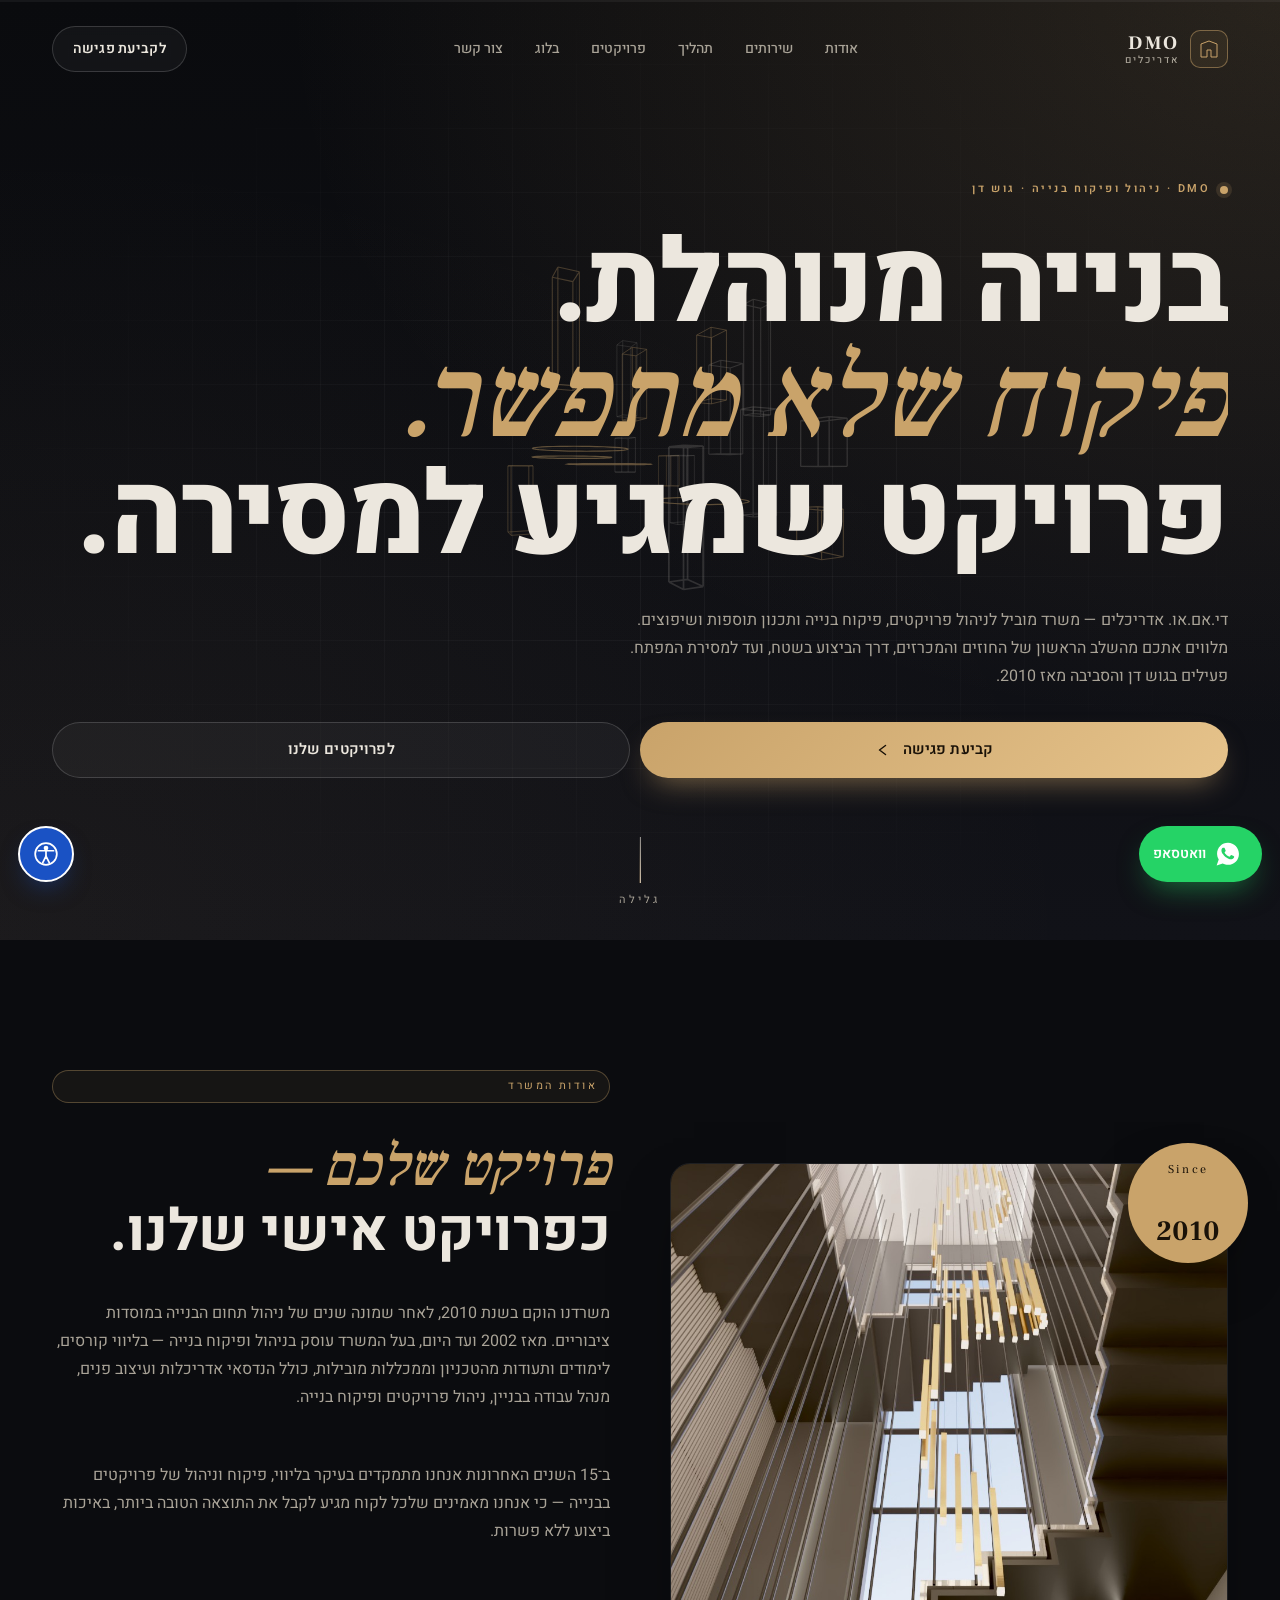
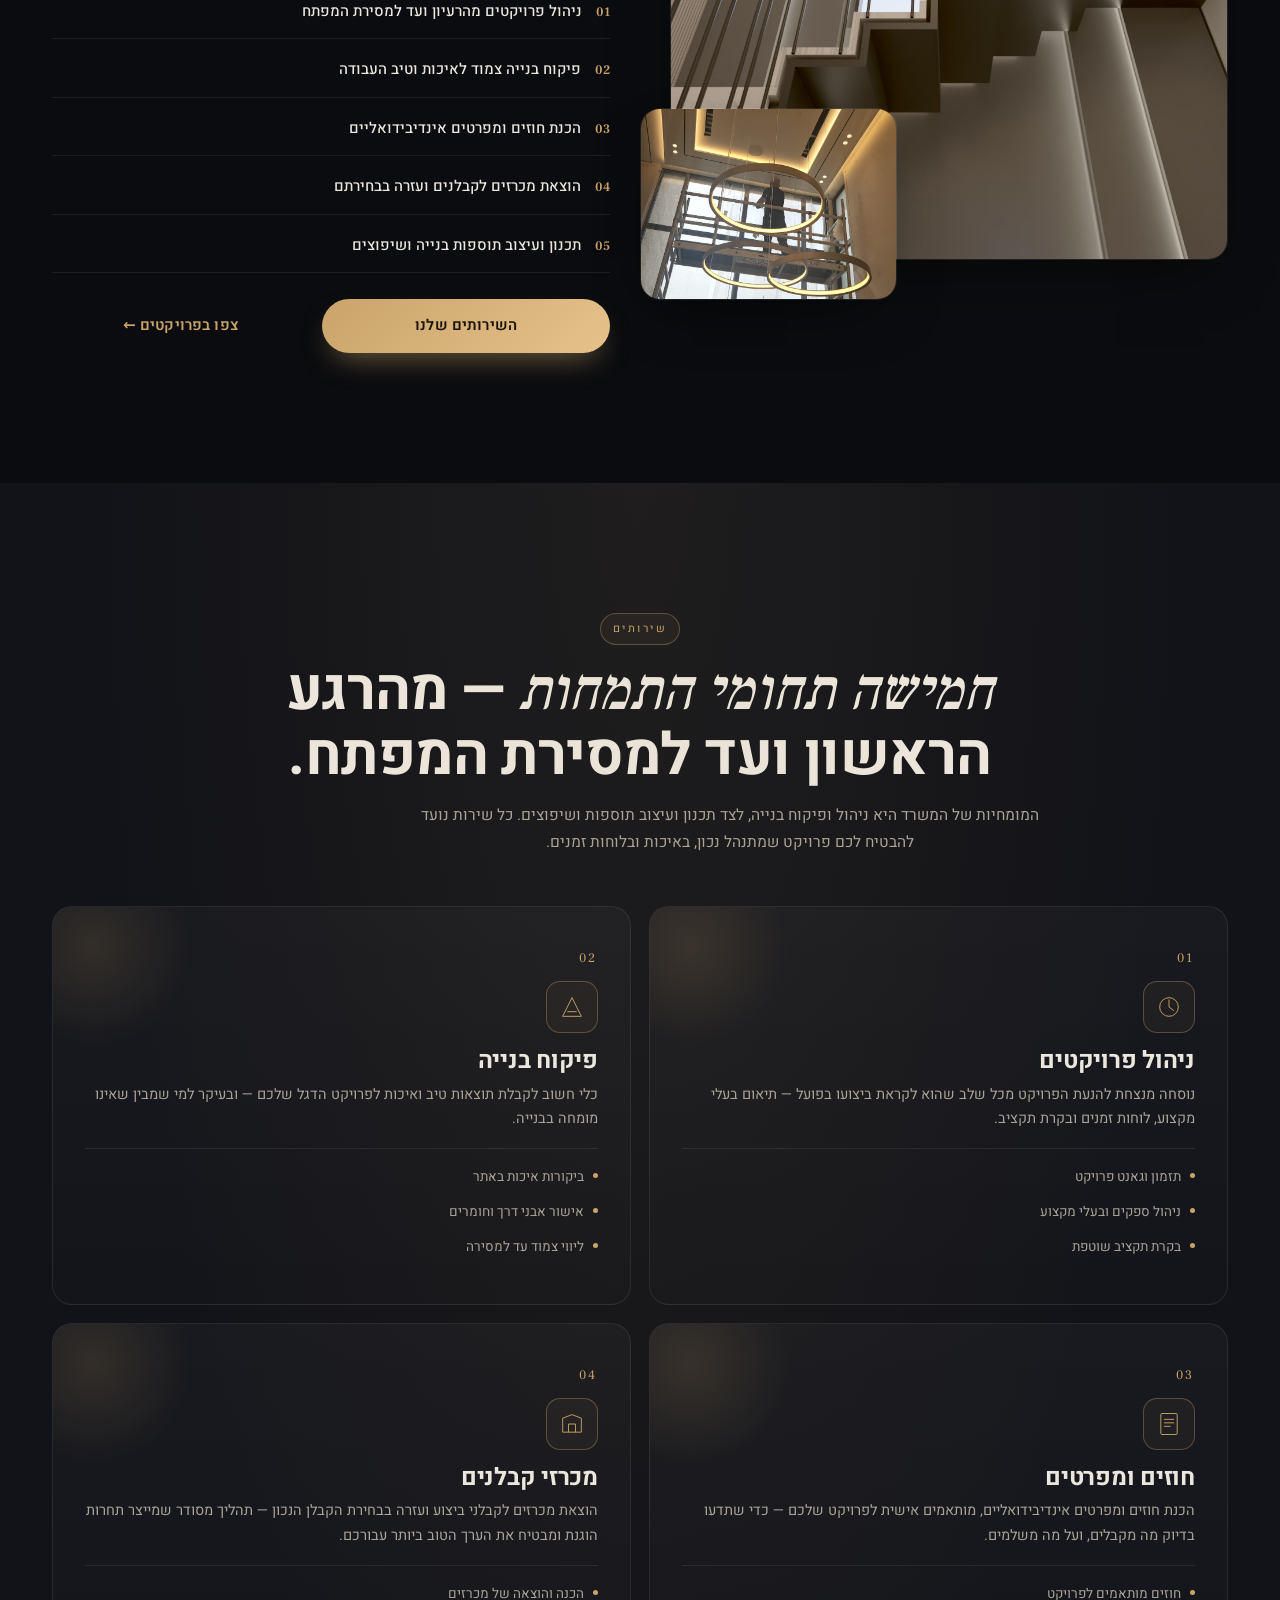
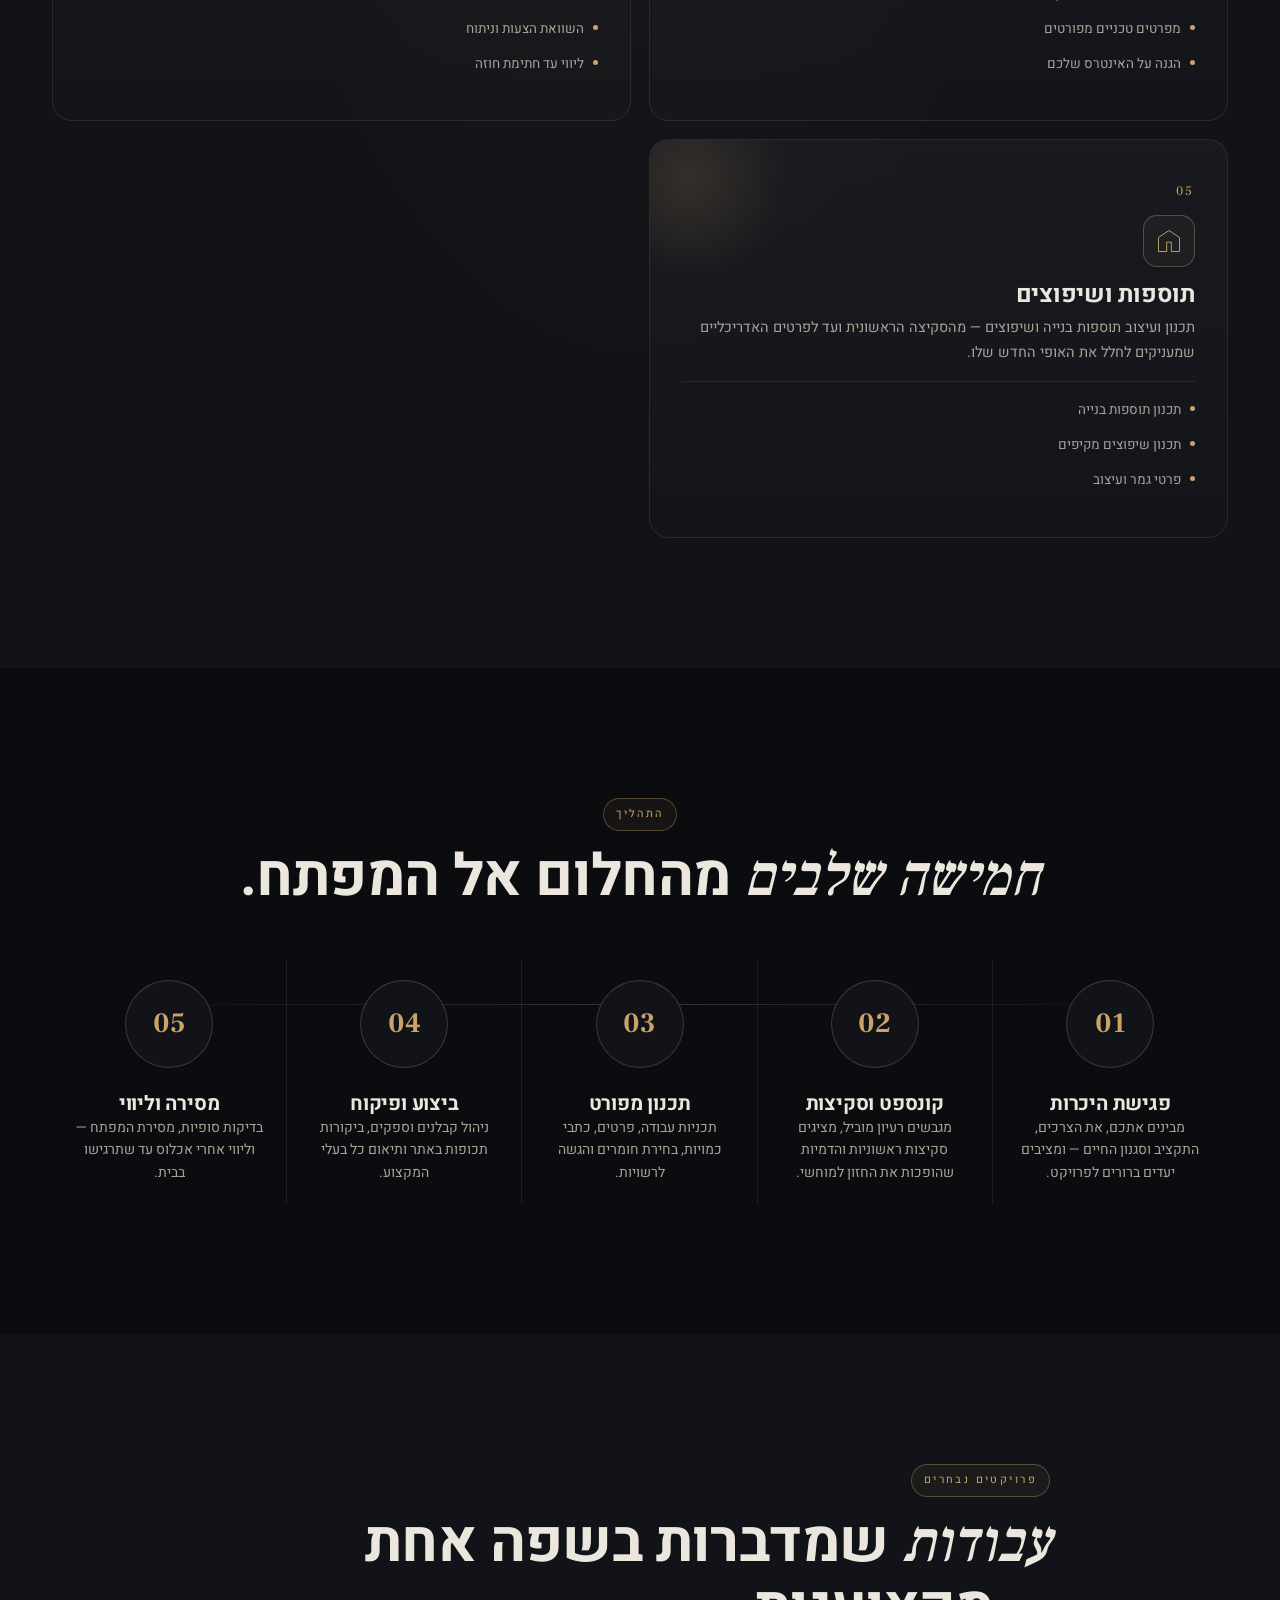
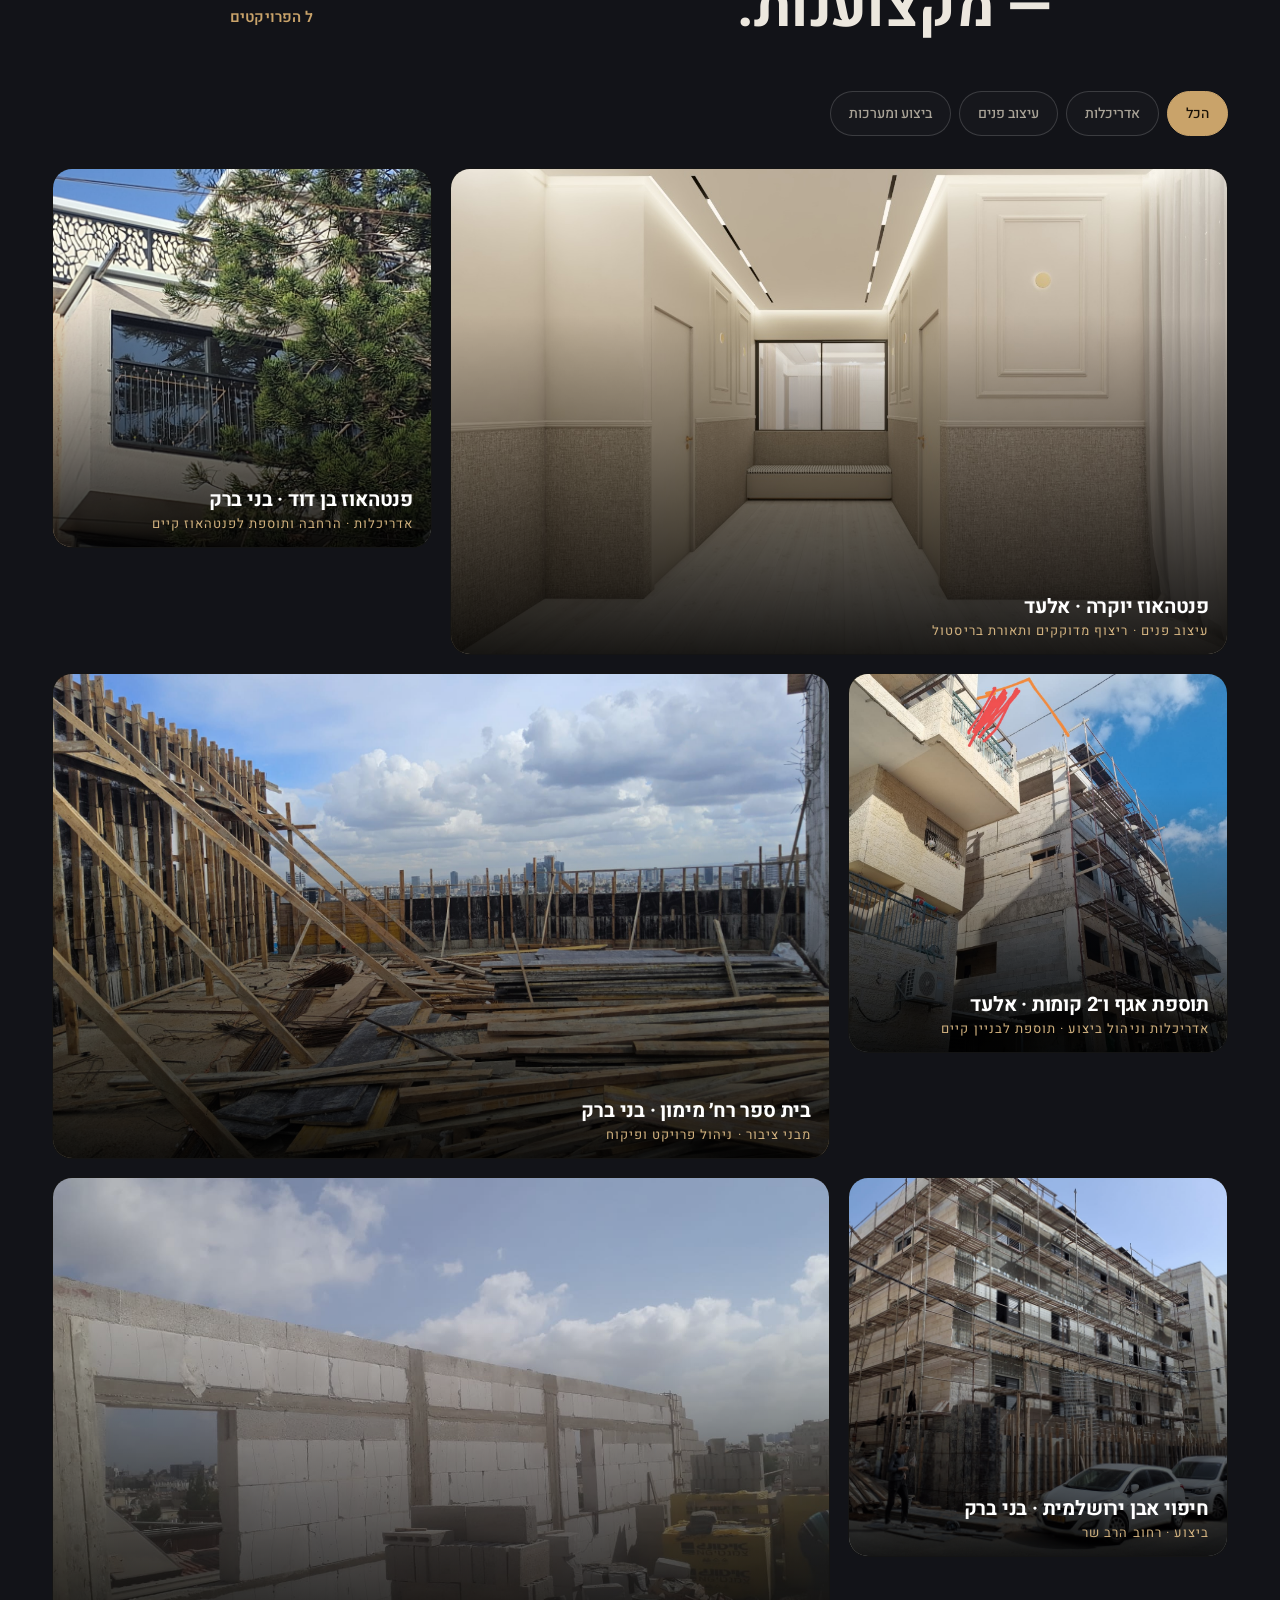
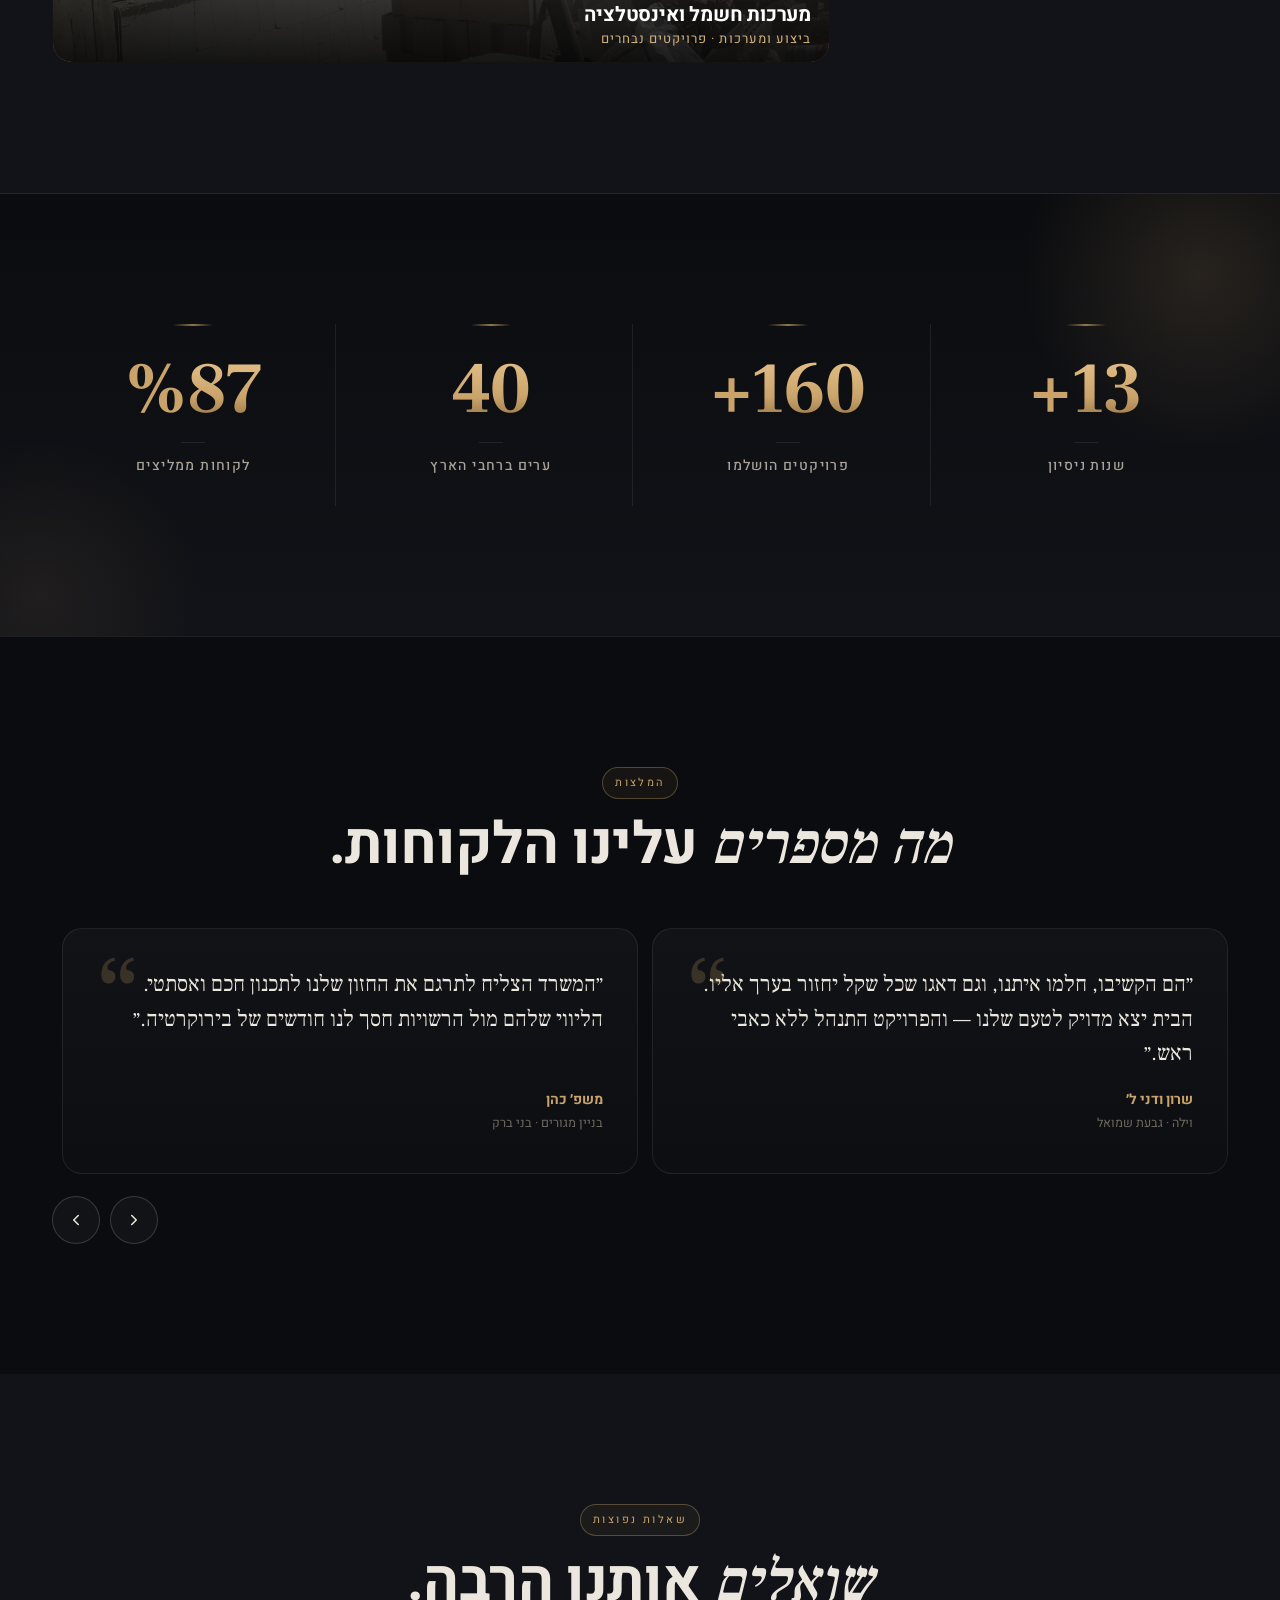
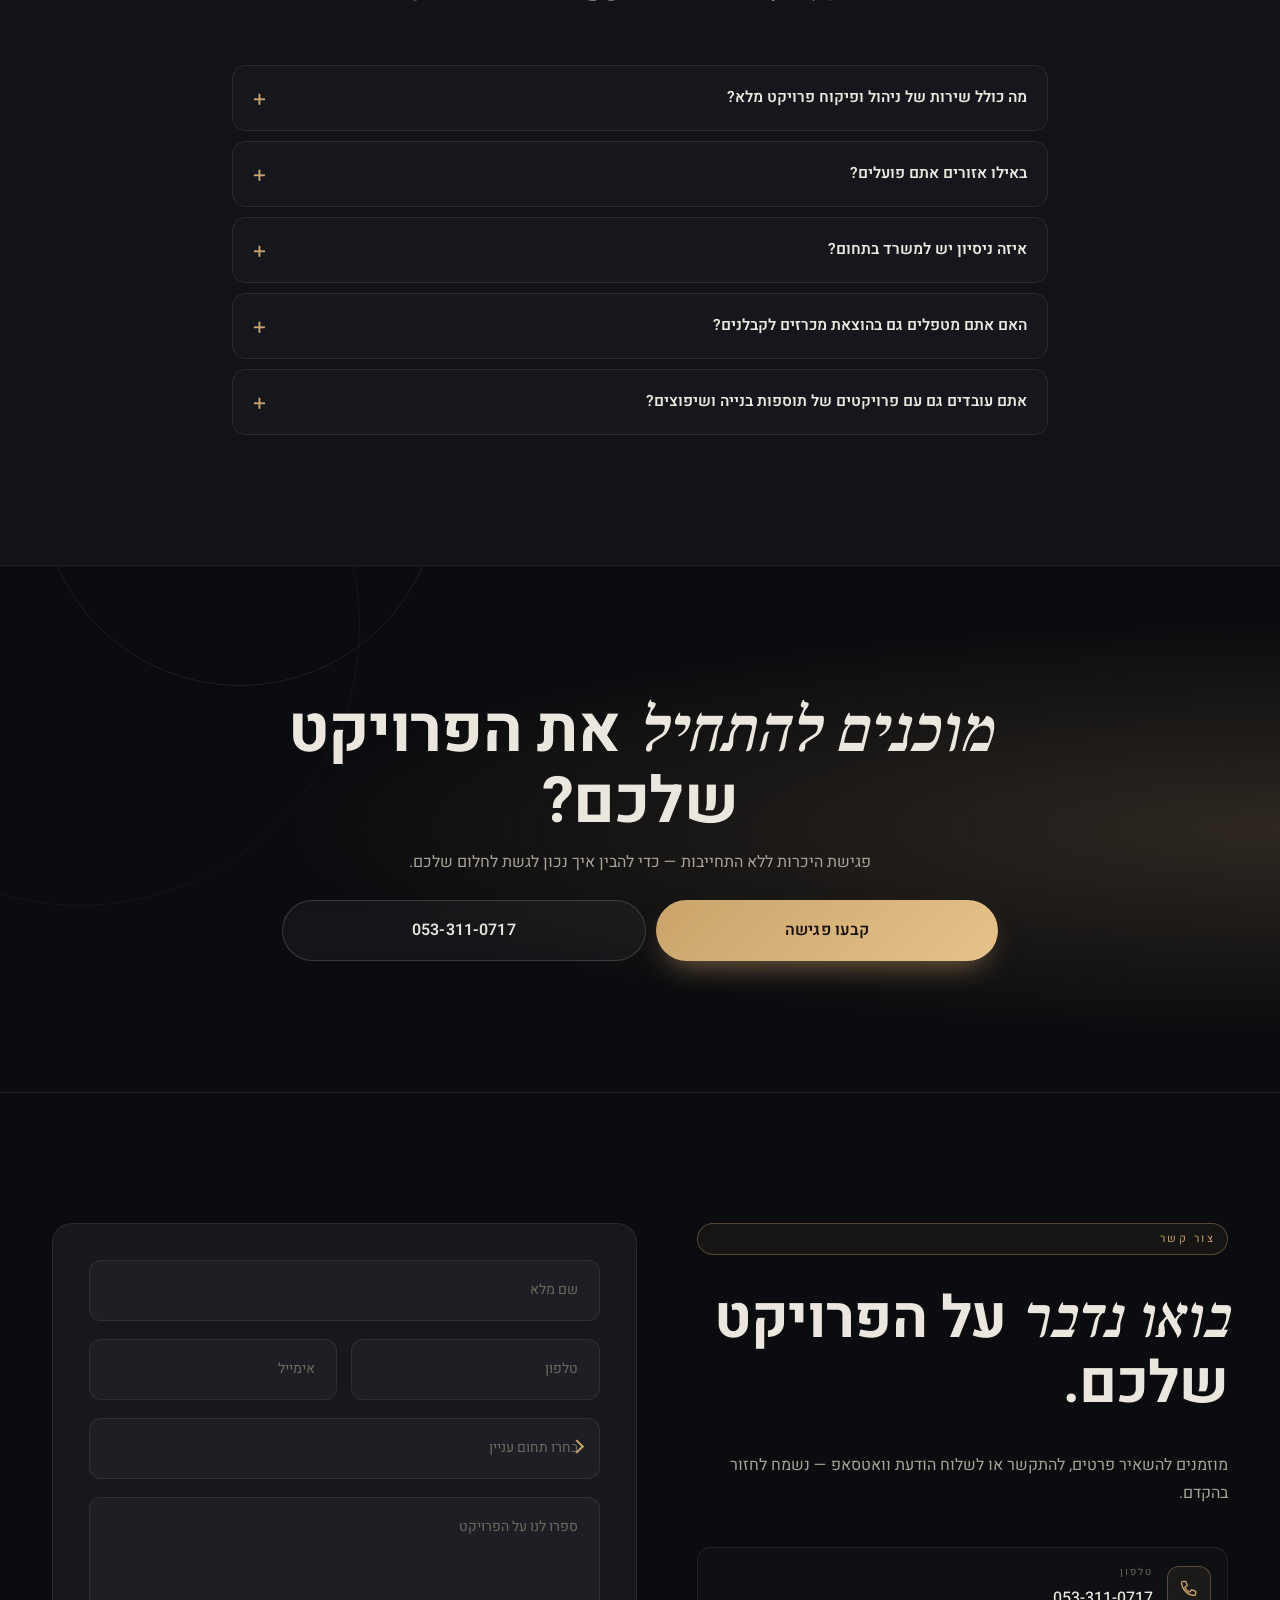
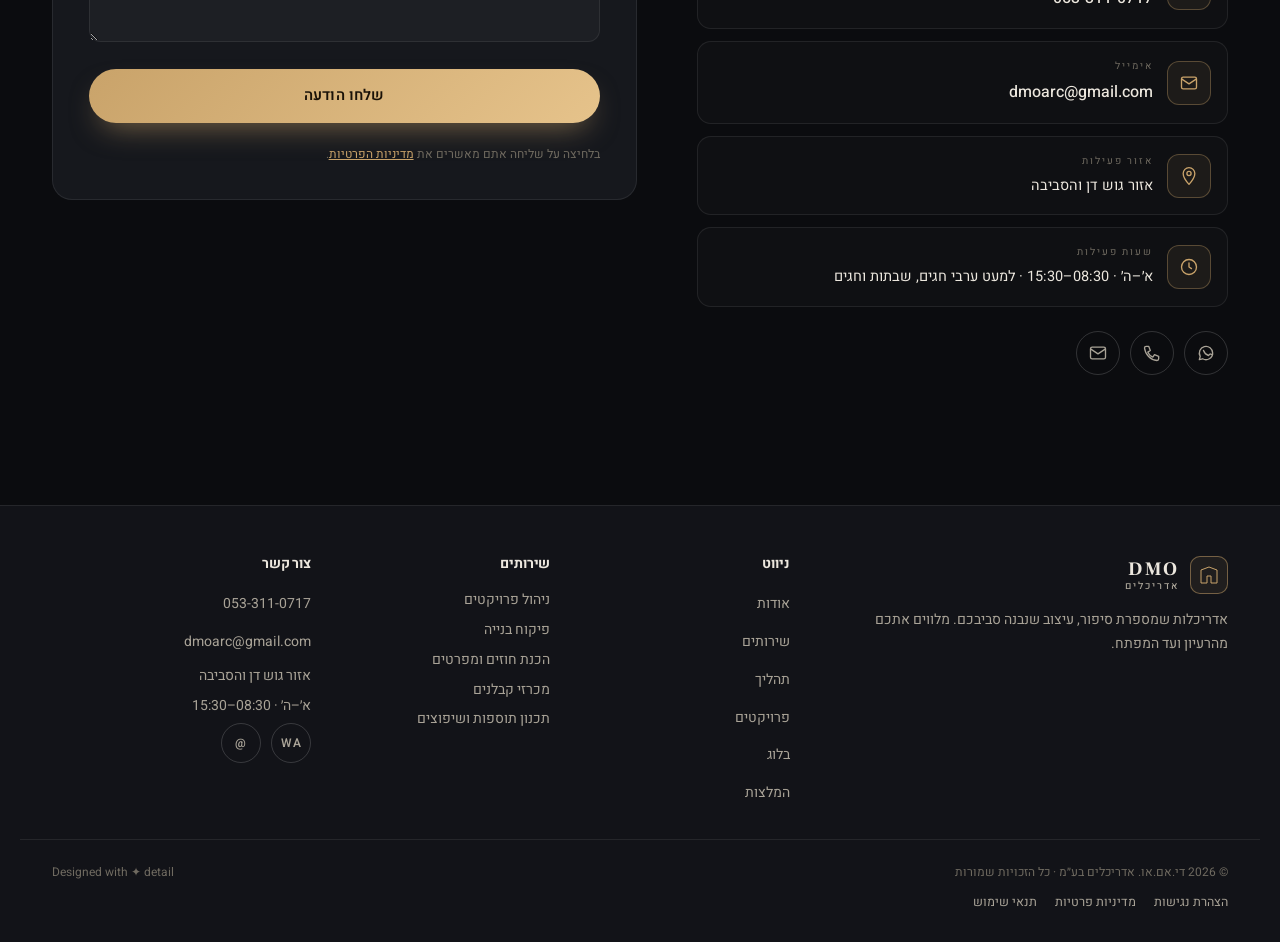
==== index.html @ 87a4342a "Add 512x512 square favicon, wire as primary logo across site Generated assets/favicon-512.png — auto" ====
<!DOCTYPE html>
<html lang="he" dir="rtl">
<head>
  <meta charset="UTF-8" />
  <meta name="viewport" content="width=device-width, initial-scale=1, viewport-fit=cover" />
  <meta name="theme-color" content="#0d0e11" />
  <meta name="color-scheme" content="dark" />

  <title>די.אם.או. אדריכלים | DMO Architects — ניהול פרויקטים ופיקוח בנייה בגוש דן</title>
  <meta name="description" content="די.אם.או. אדריכלים (DMO Architects) — משרד מוביל לניהול פרויקטים, פיקוח בנייה, תכנון תוספות ושיפוצים, הכנת חוזים ומכרזי קבלנים. פעילים בבני ברק, אלעד וגוש דן מאז 2010. התקשרו: 053-311-0717." />
  <meta name="keywords" content="די.אם.או אדריכלים, די אם או אדריכלים, די.אם.או אדריכלות, DMO Architects, DMO אדריכלים, ניהול פרויקטים, פיקוח בנייה, ניהול בנייה, הכנת חוזים, מכרזי קבלנים, תכנון שיפוצים, תוספות בנייה, אדריכלים בני ברק, אדריכלים אלעד, אדריכלים גוש דן" />
  <meta name="author" content="די.אם.או. אדריכלים — DMO Architects" />
  <meta name="publisher" content="די.אם.או. אדריכלים בע״מ" />
  <meta name="robots" content="index,follow,max-image-preview:large,max-snippet:-1,max-video-preview:-1" />
  <meta name="googlebot" content="index,follow,max-image-preview:large,max-snippet:-1" />
  <meta name="bingbot" content="index,follow" />
  <meta name="geo.region" content="IL" />
  <meta name="geo.placename" content="בני ברק, גוש דן" />
  <meta name="geo.position" content="32.0807;34.8338" />
  <meta name="ICBM" content="32.0807, 34.8338" />
  <meta name="rating" content="general" />
  <meta name="distribution" content="global" />
  <meta name="revisit-after" content="7 days" />
  <meta http-equiv="content-language" content="he-IL" />
  <link rel="canonical" href="https://dmo-arc.com/" />
  <link rel="alternate" hreflang="he-IL" href="https://dmo-arc.com/" />
  <link rel="alternate" hreflang="he" href="https://dmo-arc.com/" />
  <link rel="alternate" hreflang="x-default" href="https://dmo-arc.com/" />

  <meta property="og:type" content="website" />
  <meta property="og:locale" content="he_IL" />
  <meta property="og:locale:alternate" content="en_US" />
  <meta property="og:title" content="די.אם.או. אדריכלים | DMO Architects — ניהול ופיקוח בנייה" />
  <meta property="og:description" content="די.אם.או. אדריכלים — משרד מוביל לניהול פרויקטים, פיקוח בנייה, תכנון תוספות ושיפוצים, הכנת חוזים ומכרזי קבלנים. פעילים בבני ברק, אלעד וגוש דן מאז 2010." />
  <meta property="og:image" content="https://dmo-arc.com/assets/img/staircase.jpg" />
  <meta property="og:image:secure_url" content="https://dmo-arc.com/assets/img/staircase.jpg" />
  <meta property="og:image:type" content="image/jpeg" />
  <meta property="og:image:width" content="1200" />
  <meta property="og:image:height" content="630" />
  <meta property="og:image:alt" content="פרויקט של DMO אדריכלים — מדרגות עיצוביות ותאורת בריסטול" />
  <meta property="og:url" content="https://dmo-arc.com/" />
  <meta property="og:site_name" content="DMO Architects · די.אם.או. אדריכלים" />
  <meta property="article:publisher" content="https://dmo-arc.com/" />
  <meta name="twitter:card" content="summary_large_image" />
  <meta name="twitter:title" content="די.אם.או. אדריכלים | DMO Architects — ניהול ופיקוח בנייה" />
  <meta name="twitter:description" content="ניהול פרויקטים, פיקוח בנייה, תכנון תוספות ושיפוצים — ליווי צמוד מהרעיון ועד למסירת המפתח. בני ברק · אלעד · גוש דן." />
  <meta name="twitter:image" content="https://dmo-arc.com/assets/img/staircase.jpg" />
  <meta name="twitter:image:alt" content="פרויקט של DMO אדריכלים" />

  <link rel="icon" type="image/png" sizes="512x512" href="assets/favicon-512.png" />
  <link rel="icon" type="image/png" sizes="192x192" href="assets/favicon-512.png" />
  <link rel="icon" type="image/png" sizes="48x48" href="assets/favicon-512.png" />
  <link rel="icon" type="image/png" sizes="32x32" href="assets/favicon-512.png" />
  <link rel="apple-touch-icon" href="assets/favicon-512.png" />
  <link rel="apple-touch-icon" sizes="180x180" href="assets/favicon-512.png" />
  <link rel="shortcut icon" type="image/png" href="assets/favicon-512.png" />
  <link rel="manifest" href="site.webmanifest" />
  <meta name="apple-mobile-web-app-title" content="DMO אדריכלים" />
  <meta name="application-name" content="DMO Architects" />

  <link rel="preconnect" href="https://fonts.googleapis.com" />
  <link rel="preconnect" href="https://fonts.gstatic.com" crossorigin />
  <link href="https://fonts.googleapis.com/css2?family=Heebo:wght@300;400;500;600;700;800;900&family=Frank+Ruhl+Libre:wght@400;500;700;900&display=swap" rel="stylesheet" />

  <link rel="preload" as="image" href="assets/img/staircase.jpg" />
  <link rel="stylesheet" href="assets/css/style.css?v=2" />

  <script type="application/ld+json">
  {
    "@context": "https://schema.org",
    "@graph": [
      {
        "@type": ["Organization", "LocalBusiness", "ProfessionalService", "GeneralContractor"],
        "@id": "https://dmo-arc.com/#organization",
        "name": "די.אם.או. אדריכלים בע\"מ",
        "legalName": "די.אם.או. אדריכלים בע\"מ",
        "alternateName": [
          "DMO Architects",
          "DMO Architects Ltd",
          "D.M.O Architects",
          "DMO אדריכלים",
          "די אם או אדריכלים",
          "די.אם.או אדריכלות",
          "די.אם.או אדריכלים",
          "די אם או אדריכלות"
        ],
        "url": "https://dmo-arc.com/",
        "logo": {
          "@type": "ImageObject",
          "@id": "https://dmo-arc.com/#logo",
          "url": "https://dmo-arc.com/assets/favicon-512.png",
          "contentUrl": "https://dmo-arc.com/assets/favicon-512.png",
          "caption": "די.אם.או. אדריכלים — DMO Architects",
          "width": 512,
          "height": 512
        },
        "image": [
          {
            "@type": "ImageObject",
            "url": "https://dmo-arc.com/assets/favicon-512.png",
            "width": 512,
            "height": 512
          },
          "https://dmo-arc.com/assets/img/staircase.jpg",
          "https://dmo-arc.com/assets/img/lobby-rings.jpg",
          "https://dmo-arc.com/assets/img/bathroom-marble.jpg"
        ],
        "telephone": "+972-53-311-0717",
        "email": "dmoarc@gmail.com",
        "foundingDate": "2010",
        "slogan": "בנייה מנוהלת. פיקוח שלא מתפשר.",
        "description": "די.אם.או. אדריכלים — משרד מוביל לניהול פרויקטים, פיקוח בנייה, תכנון תוספות ושיפוצים, הכנת חוזים ומכרזי קבלנים. פעילים בבני ברק, אלעד וגוש דן מאז 2010.",
        "priceRange": "₪₪₪",
        "currenciesAccepted": "ILS",
        "paymentAccepted": "Cash, Bank Transfer, Credit Card",
        "knowsLanguage": ["he", "en"],
        "knowsAbout": [
          "ניהול פרויקטים",
          "פיקוח בנייה",
          "ניהול בנייה",
          "הכנת חוזים ומפרטים",
          "מכרזי קבלנים",
          "תכנון תוספות בנייה",
          "תכנון שיפוצים",
          "אדריכלות",
          "עיצוב פנים"
        ],
        "address": {
          "@type": "PostalAddress",
          "addressLocality": "בני ברק",
          "addressRegion": "גוש דן",
          "addressCountry": "IL"
        },
        "geo": {
          "@type": "GeoCoordinates",
          "latitude": 32.0807,
          "longitude": 34.8338
        },
        "areaServed": [
          {"@type": "City", "name": "בני ברק"},
          {"@type": "City", "name": "אלעד"},
          {"@type": "City", "name": "תל אביב"},
          {"@type": "City", "name": "רמת גן"},
          {"@type": "City", "name": "פתח תקווה"},
          {"@type": "City", "name": "גבעת שמואל"},
          {"@type": "City", "name": "גבעתיים"},
          {"@type": "City", "name": "חולון"},
          {"@type": "City", "name": "בת ים"},
          {"@type": "AdministrativeArea", "name": "גוש דן"}
        ],
        "openingHoursSpecification": [{
          "@type": "OpeningHoursSpecification",
          "dayOfWeek": ["Sunday", "Monday", "Tuesday", "Wednesday", "Thursday"],
          "opens": "08:30",
          "closes": "15:30"
        }],
        "contactPoint": [{
          "@type": "ContactPoint",
          "telephone": "+972-53-311-0717",
          "contactType": "customer service",
          "email": "dmoarc@gmail.com",
          "areaServed": "IL",
          "availableLanguage": ["Hebrew", "English"]
        }],
        "hasOfferCatalog": {
          "@type": "OfferCatalog",
          "name": "שירותי DMO אדריכלים",
          "itemListElement": [
            {"@type": "Offer", "itemOffered": {"@type": "Service", "name": "ניהול פרויקטים", "description": "ניהול פרויקטי בנייה מהרעיון ועד למסירת המפתח — תיאום בעלי מקצוע, לוחות זמנים ובקרת תקציב."}},
            {"@type": "Offer", "itemOffered": {"@type": "Service", "name": "פיקוח בנייה", "description": "פיקוח צמוד באתר על איכות וטיב העבודה, אישור אבני דרך וחומרים, ליווי עד למסירה."}},
            {"@type": "Offer", "itemOffered": {"@type": "Service", "name": "הכנת חוזים ומפרטים", "description": "הכנת חוזים ומפרטים אינדיבידואליים, מותאמים אישית לפרויקט — להגנה על האינטרס שלכם."}},
            {"@type": "Offer", "itemOffered": {"@type": "Service", "name": "מכרזי קבלנים", "description": "הוצאת מכרזים לקבלני ביצוע, השוואת הצעות ועזרה בבחירת הקבלן הנכון."}},
            {"@type": "Offer", "itemOffered": {"@type": "Service", "name": "תכנון תוספות ושיפוצים", "description": "תכנון ועיצוב תוספות בנייה ושיפוצים — מהסקיצה ועד לפרטי הגמר."}}
          ]
        },
        "founder": {
          "@type": "Person",
          "name": "בעל המשרד",
          "jobTitle": "אדריכל ומנהל פרויקטים",
          "worksFor": {"@id": "https://dmo-arc.com/#organization"}
        },
        "aggregateRating": {
          "@type": "AggregateRating",
          "ratingValue": "5.0",
          "bestRating": "5",
          "worstRating": "1",
          "ratingCount": "12"
        },
        "sameAs": [
          "https://www.google.com/maps/search/?api=1&query=DMO+Architects+%D7%91%D7%A0%D7%99+%D7%91%D7%A8%D7%A7"
        ]
      },
      {
        "@type": "WebSite",
        "@id": "https://dmo-arc.com/#website",
        "url": "https://dmo-arc.com/",
        "name": "DMO Architects · די.אם.או. אדריכלים",
        "description": "האתר הרשמי של די.אם.או. אדריכלים — ניהול ופיקוח בנייה בגוש דן.",
        "publisher": {"@id": "https://dmo-arc.com/#organization"},
        "inLanguage": "he-IL",
        "potentialAction": {
          "@type": "SearchAction",
          "target": {
            "@type": "EntryPoint",
            "urlTemplate": "https://dmo-arc.com/projects.html?q={search_term_string}"
          },
          "query-input": "required name=search_term_string"
        }
      },
      {
        "@type": "WebPage",
        "@id": "https://dmo-arc.com/#webpage",
        "url": "https://dmo-arc.com/",
        "name": "די.אם.או. אדריכלים | DMO Architects — דף הבית",
        "isPartOf": {"@id": "https://dmo-arc.com/#website"},
        "about": {"@id": "https://dmo-arc.com/#organization"},
        "primaryImageOfPage": "https://dmo-arc.com/assets/img/staircase.jpg",
        "inLanguage": "he-IL",
        "breadcrumb": {"@id": "https://dmo-arc.com/#breadcrumb"}
      },
      {
        "@type": "BreadcrumbList",
        "@id": "https://dmo-arc.com/#breadcrumb",
        "itemListElement": [
          {"@type": "ListItem", "position": 1, "name": "בית", "item": "https://dmo-arc.com/"}
        ]
      },
      {
        "@type": "FAQPage",
        "@id": "https://dmo-arc.com/#faq",
        "mainEntity": [
          {
            "@type": "Question",
            "name": "מה כולל שירות של ניהול ופיקוח פרויקט מלא?",
            "acceptedAnswer": {
              "@type": "Answer",
              "text": "השירות כולל הכנת חוזים ומפרטים, הוצאת מכרזים לקבלנים ועזרה בבחירתם, ניהול לוחות זמנים ותקציב, פיקוח צמוד באתר על איכות העבודה והחומרים, וליווי עד למסירת המפתח."
            }
          },
          {
            "@type": "Question",
            "name": "באילו אזורים אתם פועלים?",
            "acceptedAnswer": {
              "@type": "Answer",
              "text": "אנחנו פועלים באזור גוש דן והסביבה — בני ברק, אלעד, תל אביב, רמת גן, פתח תקווה וערים סמוכות. במקרים מיוחדים אנחנו לוקחים גם פרויקטים מחוץ לאזור הפעילות הקבוע."
            }
          },
          {
            "@type": "Question",
            "name": "איזה ניסיון יש למשרד בתחום?",
            "acceptedAnswer": {
              "@type": "Answer",
              "text": "המשרד הוקם בשנת 2010, אחרי שמונה שנים שבעל המשרד עבד כשכיר במוסדות ציבוריים בתחום הבנייה. סך הכל למעלה מ־20 שנות עיסוק רציף בניהול ופיקוח בנייה — בליווי קורסים, לימודים ותעודות מהטכניון וממכללות מובילות."
            }
          },
          {
            "@type": "Question",
            "name": "האם אתם מטפלים גם בהוצאת מכרזים לקבלנים?",
            "acceptedAnswer": {
              "@type": "Answer",
              "text": "בהחלט. אחד התחומים המרכזיים שלנו הוא הכנת מכרזי קבלנים, השוואת הצעות וליווי הלקוח עד לחתימה — תהליך מסודר שמבטיח תחרות הוגנת והערך הטוב ביותר עבורכם."
            }
          },
          {
            "@type": "Question",
            "name": "אתם עובדים גם עם פרויקטים של תוספות בנייה ושיפוצים?",
            "acceptedAnswer": {
              "@type": "Answer",
              "text": "כן — תכנון ועיצוב של תוספות בנייה ושיפוצים הוא חלק מרכזי מהפעילות שלנו. החל מהסקיצה הראשונית, דרך התכנון המפורט, ועד לפיקוח על הביצוע."
            }
          },
          {
            "@type": "Question",
            "name": "כמה זמן לוקח פיקוח על פרויקט בנייה ממוצע?",
            "acceptedAnswer": {
              "@type": "Answer",
              "text": "משך הפיקוח תלוי בהיקף הפרויקט. שיפוץ דירה אורך בדרך כלל בין 3 ל־6 חודשים, בעוד שתוספת בנייה או בית פרטי יכולים לקחת בין 9 ל־18 חודשים. הפיקוח הצמוד שלנו מלווה את הפרויקט מתחילתו ועד למסירת המפתח."
            }
          },
          {
            "@type": "Question",
            "name": "באיזה שלב כדאי לערב מנהל פרויקט בבנייה?",
            "acceptedAnswer": {
              "@type": "Answer",
              "text": "ככל שמנהל הפרויקט מעורב מוקדם יותר — כך החיסכון גדול יותר. אנחנו ממליצים לערב אותנו כבר בשלב התכנון, לפני בחירת הקבלן וחתימת החוזה. כך מובטח שהמפרטים, התקציב ולוחות הזמנים יהיו מציאותיים והאינטרס שלכם מוגן מההתחלה."
            }
          }
        ]
      }
    ]
  }
  </script>
</head>
<body>
  <a href="#main" class="skip-link">דלג לתוכן הראשי</a>

  <!-- Preloader -->
  <div class="preloader" aria-hidden="true">
    <div class="preloader__inner">
      <svg viewBox="0 0 120 40" class="preloader__logo" aria-hidden="true">
        <text x="60" y="28" text-anchor="middle" class="preloader__text">DMO</text>
      </svg>
      <div class="preloader__bar"><span></span></div>
    </div>
  </div>

  <!-- Scroll progress -->
  <div class="scroll-progress" aria-hidden="true"><span></span></div>

  <!-- Header -->
  <header class="header" id="header">
    <div class="container header__row">
      <a href="#top" class="logo" aria-label="די אם או אדריכלים - בית">
        <span class="logo__mark">
          <svg viewBox="0 0 40 40" aria-hidden="true">
            <path d="M4 36 V10 L20 4 L36 10 V36 H24 V22 H16 V36 Z" fill="none" stroke="currentColor" stroke-width="2" stroke-linejoin="round"/>
          </svg>
        </span>
        <span class="logo__text">
          <strong>DMO</strong>
          <em>אדריכלים</em>
        </span>
      </a>

      <nav class="nav" aria-label="ניווט ראשי">
        <ul class="nav__list">
          <li><a href="#about">אודות</a></li>
          <li><a href="#services">שירותים</a></li>
          <li><a href="#process">תהליך</a></li>
          <li><a href="projects.html">פרויקטים</a></li>
          <li><a href="blog/">בלוג</a></li>
          <li><a href="#contact">צור קשר</a></li>
        </ul>
      </nav>

      <a href="#contact" class="btn btn--ghost header__cta">לקביעת פגישה</a>

      <button class="menu-toggle" aria-label="פתח תפריט" aria-expanded="false" aria-controls="mobile-nav">
        <span></span><span></span><span></span>
      </button>
    </div>

    <div class="mobile-nav" id="mobile-nav" hidden>
      <ul>
        <li><a href="#about">אודות</a></li>
        <li><a href="#services">שירותים</a></li>
        <li><a href="#process">תהליך</a></li>
        <li><a href="projects.html">פרויקטים</a></li>
        <li><a href="blog/">בלוג</a></li>
        <li><a href="#contact">צור קשר</a></li>
      </ul>
      <a href="tel:+972533110717" class="btn btn--primary btn--block">התקשרו עכשיו</a>
    </div>
  </header>

  <main id="main">

    <!-- HERO -->
    <section class="hero" id="top" aria-label="ברוכים הבאים">
      <canvas class="hero__canvas" id="heroCanvas" aria-hidden="true"></canvas>
      <div class="hero__grid" aria-hidden="true"></div>
      <div class="hero__noise" aria-hidden="true"></div>

      <div class="hero__inner container">
        <div class="hero__eyebrow">
          <span class="hero__dot"></span>
          <span>DMO · ניהול ופיקוח בנייה · גוש דן</span>
        </div>

        <h1 class="hero__title">
          <span class="sr-only">די.אם.או. אדריכלים — DMO Architects · ניהול ופיקוח בנייה בגוש דן.</span>
          <span class="line" aria-hidden="true"><span>בנייה מנוהלת.</span></span>
          <span class="line" aria-hidden="true"><span class="is-serif is-accent">פיקוח שלא מתפשר.</span></span>
          <span class="line" aria-hidden="true"><span>פרויקט שמגיע למסירה.</span></span>
        </h1>

        <p class="hero__lede">
          די.אם.או. אדריכלים — משרד מוביל לניהול פרויקטים, פיקוח בנייה ותכנון תוספות ושיפוצים.
          מלווים אתכם מהשלב הראשון של החוזים והמכרזים, דרך הביצוע בשטח, ועד למסירת המפתח.
          פעילים בגוש דן והסביבה מאז 2010.
        </p>

        <div class="hero__cta">
          <a href="#contact" class="btn btn--primary">
            <span>קביעת פגישה</span>
            <svg viewBox="0 0 24 24" aria-hidden="true"><path d="M14 6l-8 6 8 6" fill="none" stroke="currentColor" stroke-width="2" stroke-linecap="round" stroke-linejoin="round"/></svg>
          </a>
          <a href="projects.html" class="btn btn--ghost">לפרויקטים שלנו</a>
        </div>

      </div>

      <a href="#about" class="hero__scroll" aria-label="גלול למטה">
        <span class="hero__scroll-line"></span>
        <span class="hero__scroll-text">גלילה</span>
      </a>
    </section>


    <!-- ABOUT -->
    <section class="about section" id="about" aria-labelledby="about-title">
      <div class="container about__grid">
        <div class="about__media" data-reveal="right">
          <div class="about__image about__image--main">
            <img src="assets/img/staircase.jpg" alt="תכנון מדרגות דרמטיות עם גופי תאורה זהובים תלויים — פרויקט של DMO" loading="lazy" />
          </div>
          <div class="about__image about__image--sub">
            <img src="assets/img/lobby-rings.jpg" alt="לובי גבוה עם תאורת טבעות זהובה — עיצוב של משרד DMO" loading="lazy" />
          </div>
          <div class="about__badge" aria-hidden="true">
            <span>Since</span>
            <strong>2010</strong>
          </div>
        </div>

        <div class="about__content" data-reveal="left">
          <span class="eyebrow">אודות המשרד</span>
          <h2 id="about-title" class="section-title">
            <span class="is-serif is-accent">פרויקט שלכם —</span>
            כפרויקט אישי שלנו.
          </h2>
          <p class="lead">
            משרדנו הוקם בשנת 2010, לאחר שמונה שנים של ניהול תחום הבנייה במוסדות ציבוריים.
            מאז 2002 ועד היום, בעל המשרד עוסק בניהול ופיקוח בנייה — בליווי קורסים, לימודים
            ותעודות מהטכניון וממכללות מובילות, כולל הנדסאי אדריכלות ועיצוב פנים, מנהל עבודה
            בבניין, ניהול פרויקטים ופיקוח בנייה.
          </p>
          <p class="lead">
            ב־15 השנים האחרונות אנחנו מתמקדים בעיקר בליווי, פיקוח וניהול של פרויקטים בבנייה —
            כי אנחנו מאמינים שלכל לקוח מגיע לקבל את התוצאה הטובה ביותר, באיכות ביצוע ללא פשרות.
          </p>
          <ul class="about__list">
            <li><span>01</span> ניהול פרויקטים מהרעיון ועד למסירת המפתח</li>
            <li><span>02</span> פיקוח בנייה צמוד לאיכות וטיב העבודה</li>
            <li><span>03</span> הכנת חוזים ומפרטים אינדיבידואליים</li>
            <li><span>04</span> הוצאת מכרזים לקבלנים ועזרה בבחירתם</li>
            <li><span>05</span> תכנון ועיצוב תוספות בנייה ושיפוצים</li>
          </ul>
          <div class="about__actions">
            <a href="#services" class="btn btn--primary">השירותים שלנו</a>
            <a href="projects.html" class="btn btn--link">צפו בפרויקטים ←</a>
          </div>
        </div>
      </div>
    </section>

    <!-- SERVICES -->
    <section class="services section" id="services" aria-labelledby="services-title">
      <div class="container">
        <header class="section-head" data-reveal="up">
          <span class="eyebrow">שירותים</span>
          <h2 id="services-title" class="section-title">
            <span class="is-serif">חמישה תחומי התמחות</span> —
            מהרגע הראשון ועד למסירת המפתח.
          </h2>
          <p class="section-sub">
            המומחיות של המשרד היא ניהול ופיקוח בנייה, לצד תכנון ועיצוב תוספות ושיפוצים. כל שירות נועד להבטיח לכם פרויקט שמתנהל נכון, באיכות ובלוחות זמנים.
          </p>
        </header>

        <div class="services__grid">
          <article class="service" data-reveal="up" style="--i:0">
            <div class="service__num">01</div>
            <div class="service__icon" aria-hidden="true">
              <svg viewBox="0 0 48 48"><circle cx="24" cy="24" r="16" fill="none" stroke="currentColor" stroke-width="1.6"/><path d="M24 12 V24 L32 30" fill="none" stroke="currentColor" stroke-width="1.6" stroke-linecap="round"/></svg>
            </div>
            <h3>ניהול פרויקטים</h3>
            <p>נוסחה מנצחת להנעת הפרויקט מכל שלב שהוא לקראת ביצועו בפועל — תיאום בעלי מקצוע, לוחות זמנים ובקרת תקציב.</p>
            <ul>
              <li>תזמון וגאנט פרויקט</li>
              <li>ניהול ספקים ובעלי מקצוע</li>
              <li>בקרת תקציב שוטפת</li>
            </ul>
          </article>

          <article class="service" data-reveal="up" style="--i:1">
            <div class="service__num">02</div>
            <div class="service__icon" aria-hidden="true">
              <svg viewBox="0 0 48 48"><path d="M8 40 L24 8 L40 40 Z" fill="none" stroke="currentColor" stroke-width="1.6" stroke-linejoin="round"/><path d="M16 32 H32" stroke="currentColor" stroke-width="1.6"/></svg>
            </div>
            <h3>פיקוח בנייה</h3>
            <p>כלי חשוב לקבלת תוצאות טיב ואיכות לפרויקט הדגל שלכם — ובעיקר למי שמבין שאינו מומחה בבנייה.</p>
            <ul>
              <li>ביקורות איכות באתר</li>
              <li>אישור אבני דרך וחומרים</li>
              <li>ליווי צמוד עד למסירה</li>
            </ul>
          </article>

          <article class="service" data-reveal="up" style="--i:2">
            <div class="service__num">03</div>
            <div class="service__icon" aria-hidden="true">
              <svg viewBox="0 0 48 48"><rect x="10" y="6" width="28" height="36" rx="2" fill="none" stroke="currentColor" stroke-width="1.6"/><path d="M16 16 H32 M16 22 H32 M16 28 H26" stroke="currentColor" stroke-width="1.6" stroke-linecap="round"/></svg>
            </div>
            <h3>חוזים ומפרטים</h3>
            <p>הכנת חוזים ומפרטים אינדיבידואליים, מותאמים אישית לפרויקט שלכם — כדי שתדעו בדיוק מה מקבלים, ועל מה משלמים.</p>
            <ul>
              <li>חוזים מותאמים לפרויקט</li>
              <li>מפרטים טכניים מפורטים</li>
              <li>הגנה על האינטרס שלכם</li>
            </ul>
          </article>

          <article class="service" data-reveal="up" style="--i:3">
            <div class="service__num">04</div>
            <div class="service__icon" aria-hidden="true">
              <svg viewBox="0 0 48 48"><path d="M8 38 V14 L24 8 L40 14 V38 Z" fill="none" stroke="currentColor" stroke-width="1.6" stroke-linejoin="round"/><path d="M18 38 V24 H30 V38" fill="none" stroke="currentColor" stroke-width="1.6" stroke-linejoin="round"/></svg>
            </div>
            <h3>מכרזי קבלנים</h3>
            <p>הוצאת מכרזים לקבלני ביצוע ועזרה בבחירת הקבלן הנכון — תהליך מסודר שמייצר תחרות הוגנת ומבטיח את הערך הטוב ביותר עבורכם.</p>
            <ul>
              <li>הכנה והוצאה של מכרזים</li>
              <li>השוואת הצעות וניתוח</li>
              <li>ליווי עד חתימת חוזה</li>
            </ul>
          </article>

          <article class="service" data-reveal="up" style="--i:4">
            <div class="service__num">05</div>
            <div class="service__icon" aria-hidden="true">
              <svg viewBox="0 0 48 48"><path d="M6 42 V18 L24 6 L42 18 V42 H28 V26 H20 V42 Z" fill="none" stroke="currentColor" stroke-width="1.6" stroke-linejoin="round"/></svg>
            </div>
            <h3>תוספות ושיפוצים</h3>
            <p>תכנון ועיצוב תוספות בנייה ושיפוצים — מהסקיצה הראשונית ועד לפרטים האדריכליים שמעניקים לחלל את האופי החדש שלו.</p>
            <ul>
              <li>תכנון תוספות בנייה</li>
              <li>תכנון שיפוצים מקיפים</li>
              <li>פרטי גמר ועיצוב</li>
            </ul>
          </article>
        </div>
      </div>
    </section>

    <!-- PROCESS -->
    <section class="process section" id="process" aria-labelledby="process-title">
      <div class="container">
        <header class="section-head" data-reveal="up">
          <span class="eyebrow">התהליך</span>
          <h2 id="process-title" class="section-title">
            <span class="is-serif">חמישה שלבים</span> מהחלום אל המפתח.
          </h2>
        </header>

        <ol class="process__list">
          <li class="process__step" data-reveal="up" style="--i:0">
            <div class="process__num">01</div>
            <h3>פגישת היכרות</h3>
            <p>מבינים אתכם, את הצרכים, התקציב וסגנון החיים — ומציבים יעדים ברורים לפרויקט.</p>
          </li>
          <li class="process__step" data-reveal="up" style="--i:1">
            <div class="process__num">02</div>
            <h3>קונספט וסקיצות</h3>
            <p>מגבשים רעיון מוביל, מציגים סקיצות ראשוניות והדמיות שהופכות את החזון למוחשי.</p>
          </li>
          <li class="process__step" data-reveal="up" style="--i:2">
            <div class="process__num">03</div>
            <h3>תכנון מפורט</h3>
            <p>תכניות עבודה, פרטים, כתבי כמויות, בחירת חומרים והגשה לרשויות.</p>
          </li>
          <li class="process__step" data-reveal="up" style="--i:3">
            <div class="process__num">04</div>
            <h3>ביצוע ופיקוח</h3>
            <p>ניהול קבלנים וספקים, ביקורות תכופות באתר ותיאום כל בעלי המקצוע.</p>
          </li>
          <li class="process__step" data-reveal="up" style="--i:4">
            <div class="process__num">05</div>
            <h3>מסירה וליווי</h3>
            <p>בדיקות סופיות, מסירת המפתח — וליווי אחרי אכלוס עד שתרגישו בבית.</p>
          </li>
        </ol>
      </div>
    </section>

    <!-- PROJECTS -->
    <section class="projects section" id="projects" aria-labelledby="projects-title">
      <div class="container">
        <header class="section-head section-head--split" data-reveal="up">
          <div>
            <span class="eyebrow">פרויקטים נבחרים</span>
            <h2 id="projects-title" class="section-title">
              <span class="is-serif">עבודות</span> שמדברות בשפה אחת — מקצוענות.
            </h2>
          </div>
          <a href="projects.html" class="btn btn--link">לכל הפרויקטים ←</a>
        </header>

        <div class="projects__filters" role="tablist" aria-label="סינון פרויקטים">
          <button class="chip is-active" role="tab" aria-selected="true" data-filter="all">הכל</button>
          <button class="chip" role="tab" aria-selected="false" data-filter="architecture">אדריכלות</button>
          <button class="chip" role="tab" aria-selected="false" data-filter="interior">עיצוב פנים</button>
          <button class="chip" role="tab" aria-selected="false" data-filter="construction">ביצוע ומערכות</button>
        </div>

        <div class="projects__grid">
          <a class="card" href="project.html?id=penthouse-elad" data-cat="interior" data-reveal="up" style="--i:0">
            <div class="card__media"><img src="assets/projects/penthouse-elad/01.jpeg" alt="פנטהאוז יוקרה באלעד — תאורת בריסטול וריצוף מדוקקים" loading="lazy" /></div>
            <div class="card__caption">
              <h3>פנטהאוז יוקרה · אלעד</h3>
              <p>עיצוב פנים · ריצוף מדוקקים ותאורת בריסטול</p>
            </div>
          </a>

          <a class="card" href="project.html?id=penthouse-ben-david" data-cat="architecture" data-reveal="up" style="--i:1">
            <div class="card__media"><img src="assets/projects/penthouse-ben-david/01.jpeg" alt="הרחבת פנטהאוז ברחוב בן דוד בבני ברק" loading="lazy" /></div>
            <div class="card__caption">
              <h3>פנטהאוז בן דוד · בני ברק</h3>
              <p>אדריכלות · הרחבה ותוספת לפנטהאוז קיים</p>
            </div>
          </a>

          <a class="card" href="project.html?id=wing-addition-elad" data-cat="architecture" data-reveal="up" style="--i:2">
            <div class="card__media"><img src="assets/projects/wing-addition-elad/01.jpeg" alt="תוספת אגף ושתי קומות לבניין באלעד" loading="lazy" /></div>
            <div class="card__caption">
              <h3>תוספת אגף ו־2 קומות · אלעד</h3>
              <p>אדריכלות וניהול ביצוע · תוספת לבניין קיים</p>
            </div>
          </a>

          <a class="card" href="project.html?id=school-maimon" data-cat="architecture" data-reveal="up" style="--i:3">
            <div class="card__media"><img src="assets/projects/school-maimon/01.jpeg" alt="בניית בית ספר ברחוב מימון בבני ברק" loading="lazy" /></div>
            <div class="card__caption">
              <h3>בית ספר רח׳ מימון · בני ברק</h3>
              <p>מבני ציבור · ניהול פרויקט ופיקוח</p>
            </div>
          </a>

          <a class="card" href="project.html?id=stone-cladding-bnei-brak" data-cat="construction" data-reveal="up" style="--i:4">
            <div class="card__media"><img src="assets/projects/stone-cladding-bnei-brak/01.jpeg" alt="חיפוי אבן ירושלמית למבנה ברחוב הרב שר בבני ברק" loading="lazy" /></div>
            <div class="card__caption">
              <h3>חיפוי אבן ירושלמית · בני ברק</h3>
              <p>ביצוע · רחוב הרב שר</p>
            </div>
          </a>

          <a class="card" href="project.html?id=electrical-plumbing" data-cat="construction" data-reveal="up" style="--i:5">
            <div class="card__media"><img src="assets/projects/electrical-plumbing/01.jpeg" alt="פיקוח על מערכות חשמל ואינסטלציה" loading="lazy" /></div>
            <div class="card__caption">
              <h3>מערכות חשמל ואינסטלציה</h3>
              <p>ביצוע ומערכות · פרויקטים נבחרים</p>
            </div>
          </a>
        </div>
      </div>
    </section>

    <!-- STATS -->
    <section class="stats section" aria-label="נתוני המשרד">
      <div class="container stats__grid">
        <div class="stat" data-reveal="up">
          <strong><span data-counter="15">0</span>+</strong>
          <span>שנות ניסיון</span>
        </div>
        <div class="stat" data-reveal="up">
          <strong><span data-counter="180">0</span>+</strong>
          <span>פרויקטים הושלמו</span>
        </div>
        <div class="stat" data-reveal="up">
          <strong><span data-counter="45">0</span></strong>
          <span>ערים ברחבי הארץ</span>
        </div>
        <div class="stat" data-reveal="up">
          <strong><span data-counter="98">0</span>%</strong>
          <span>לקוחות ממליצים</span>
        </div>
      </div>
    </section>

    <!-- TESTIMONIALS -->
    <section class="testimonials section" id="testimonials" aria-labelledby="test-title">
      <div class="container">
        <header class="section-head" data-reveal="up">
          <span class="eyebrow">המלצות</span>
          <h2 id="test-title" class="section-title">
            <span class="is-serif">מה מספרים</span> עלינו הלקוחות.
          </h2>
        </header>

        <div class="testimonials__viewport">
          <div class="testimonials__track" id="testiTrack">
            <article class="testi">
              <div class="testi__quote" aria-hidden="true">“</div>
              <p>״הם הקשיבו, חלמו איתנו, וגם דאגו שכל שקל יחזור בערך אליו. הבית יצא מדויק לטעם שלנו — והפרויקט התנהל ללא כאבי ראש.״</p>
              <footer>
                <strong>שרון ודני ל׳</strong>
                <span>וילה · גבעת שמואל</span>
              </footer>
            </article>
            <article class="testi">
              <div class="testi__quote" aria-hidden="true">“</div>
              <p>״המשרד הצליח לתרגם את החזון שלנו לתכנון חכם ואסתטי. הליווי שלהם מול הרשויות חסך לנו חודשים של בירוקרטיה.״</p>
              <footer>
                <strong>משפ׳ כהן</strong>
                <span>בניין מגורים · בני ברק</span>
              </footer>
            </article>
            <article class="testi">
              <div class="testi__quote" aria-hidden="true">“</div>
              <p>״רמת הפירוט, הסבלנות והמקצועיות — יוצאת דופן. זה לא רק משרד שמתכנן, זה צוות שנושם איתכם את הפרויקט.״</p>
              <footer>
                <strong>רעות מ׳</strong>
                <span>שיפוץ דירת יוקרה · פתח תקווה</span>
              </footer>
            </article>
            <article class="testi">
              <div class="testi__quote" aria-hidden="true">“</div>
              <p>״היינו עם עוד כמה משרדים לפני. פה לראשונה הרגשנו שאנחנו במרכז, לא הפרויקט. קיבלנו בית חכם, חם ומדויק.״</p>
              <footer>
                <strong>משפ׳ לוי</strong>
                <span>בית פרטי · אלעד</span>
              </footer>
            </article>
          </div>
        </div>

        <div class="testimonials__nav">
          <button class="round-btn" id="testiPrev" aria-label="המלצה קודמת">
            <svg viewBox="0 0 24 24" aria-hidden="true"><path d="M9 6l6 6-6 6" fill="none" stroke="currentColor" stroke-width="2" stroke-linecap="round" stroke-linejoin="round"/></svg>
          </button>
          <button class="round-btn" id="testiNext" aria-label="המלצה הבאה">
            <svg viewBox="0 0 24 24" aria-hidden="true"><path d="M15 6l-6 6 6 6" fill="none" stroke="currentColor" stroke-width="2" stroke-linecap="round" stroke-linejoin="round"/></svg>
          </button>
        </div>
      </div>
    </section>

    <!-- FAQ -->
    <section class="faq section" aria-labelledby="faq-title">
      <div class="container faq__wrap">
        <header class="section-head" data-reveal="up">
          <span class="eyebrow">שאלות נפוצות</span>
          <h2 id="faq-title" class="section-title">
            <span class="is-serif">שואלים</span> אותנו הרבה.
          </h2>
        </header>
        <div class="faq__list" data-reveal="up">
          <details class="faq__item">
            <summary>מה כולל שירות של ניהול ופיקוח פרויקט מלא?</summary>
            <p>השירות כולל הכנת חוזים ומפרטים, הוצאת מכרזים לקבלנים ועזרה בבחירתם, ניהול לוחות זמנים ותקציב, פיקוח צמוד באתר על איכות העבודה והחומרים, וליווי עד למסירת המפתח.</p>
          </details>
          <details class="faq__item">
            <summary>באילו אזורים אתם פועלים?</summary>
            <p>אנחנו פועלים באזור גוש דן והסביבה — בני ברק, אלעד וערים סמוכות. במקרים מיוחדים אנחנו לוקחים גם פרויקטים מחוץ לאזור הפעילות הקבוע.</p>
          </details>
          <details class="faq__item">
            <summary>איזה ניסיון יש למשרד בתחום?</summary>
            <p>המשרד הוקם בשנת 2010, אחרי שמונה שנים שבעל המשרד עבד כשכיר במוסדות ציבוריים בתחום הבנייה. סך הכל למעלה מ־20 שנות עיסוק רציף בניהול ופיקוח בנייה — בליווי קורסים, לימודים ותעודות מהטכניון וממכללות מובילות.</p>
          </details>
          <details class="faq__item">
            <summary>האם אתם מטפלים גם בהוצאת מכרזים לקבלנים?</summary>
            <p>בהחלט. אחד התחומים המרכזיים שלנו הוא הכנת מכרזי קבלנים, השוואת הצעות וליווי הלקוח עד לחתימה — תהליך מסודר שמבטיח תחרות הוגנת והערך הטוב ביותר עבורכם.</p>
          </details>
          <details class="faq__item">
            <summary>אתם עובדים גם עם פרויקטים של תוספות בנייה ושיפוצים?</summary>
            <p>כן — תכנון ועיצוב של תוספות בנייה ושיפוצים הוא חלק מרכזי מהפעילות שלנו. החל מהסקיצה הראשונית, דרך התכנון המפורט, ועד לפיקוח על הביצוע.</p>
          </details>
        </div>
      </div>
    </section>

    <!-- CTA -->
    <section class="cta section" aria-label="צרו קשר">
      <div class="container cta__wrap" data-reveal="up">
        <h2 class="cta__title">
          <span class="is-serif">מוכנים להתחיל</span>
          את הפרויקט שלכם?
        </h2>
        <p>פגישת היכרות ללא התחייבות — כדי להבין איך נכון לגשת לחלום שלכם.</p>
        <div class="cta__buttons">
          <a href="#contact" class="btn btn--primary btn--lg">קבעו פגישה</a>
          <a href="tel:+972533110717" class="btn btn--ghost btn--lg">053-311-0717</a>
        </div>
      </div>
    </section>

    <!-- CONTACT -->
    <section class="contact section" id="contact" aria-labelledby="contact-title">
      <div class="container contact__grid">
        <div class="contact__info" data-reveal="right">
          <span class="eyebrow">צור קשר</span>
          <h2 id="contact-title" class="section-title">
            <span class="is-serif">בואו נדבר</span>
            על הפרויקט שלכם.
          </h2>
          <p class="lead">מוזמנים להשאיר פרטים, להתקשר או לשלוח הודעת וואטסאפ — נשמח לחזור בהקדם.</p>

          <ul class="contact__details">
            <li>
              <span class="contact__icon" aria-hidden="true">
                <svg viewBox="0 0 24 24"><path d="M5 4h3l2 5-3 2a12 12 0 006 6l2-3 5 2v3a2 2 0 01-2 2A17 17 0 013 6a2 2 0 012-2z" fill="none" stroke="currentColor" stroke-width="1.6" stroke-linejoin="round"/></svg>
              </span>
              <div>
                <span>טלפון</span>
                <a href="tel:+972533110717" dir="ltr">053-311-0717</a>
              </div>
            </li>
            <li>
              <span class="contact__icon" aria-hidden="true">
                <svg viewBox="0 0 24 24"><rect x="3" y="5" width="18" height="14" rx="2" fill="none" stroke="currentColor" stroke-width="1.6"/><path d="M3 7l9 6 9-6" fill="none" stroke="currentColor" stroke-width="1.6" stroke-linejoin="round"/></svg>
              </span>
              <div>
                <span>אימייל</span>
                <a href="mailto:dmoarc@gmail.com">dmoarc@gmail.com</a>
              </div>
            </li>
            <li>
              <span class="contact__icon" aria-hidden="true">
                <svg viewBox="0 0 24 24"><path d="M12 22s-7-7.58-7-13a7 7 0 0114 0c0 5.42-7 13-7 13z" fill="none" stroke="currentColor" stroke-width="1.6" stroke-linejoin="round"/><circle cx="12" cy="9" r="2.5" fill="none" stroke="currentColor" stroke-width="1.6"/></svg>
              </span>
              <div>
                <span>אזור פעילות</span>
                <p>אזור גוש דן והסביבה</p>
              </div>
            </li>
            <li>
              <span class="contact__icon" aria-hidden="true">
                <svg viewBox="0 0 24 24"><circle cx="12" cy="12" r="9" fill="none" stroke="currentColor" stroke-width="1.6"/><path d="M12 7v5l3 2" fill="none" stroke="currentColor" stroke-width="1.6" stroke-linecap="round"/></svg>
              </span>
              <div>
                <span>שעות פעילות</span>
                <p>א׳–ה׳ · 08:30–15:30 · למעט ערבי חגים, שבתות וחגים</p>
              </div>
            </li>
          </ul>

          <div class="contact__social">
            <a href="https://wa.me/972533110717" target="_blank" rel="noopener" aria-label="וואטסאפ">
              <svg viewBox="0 0 24 24"><path d="M20 12a8 8 0 01-12 6.93L4 20l1.07-4A8 8 0 1120 12z" fill="none" stroke="currentColor" stroke-width="1.6" stroke-linejoin="round"/><path d="M9 9c1 3 3 5 6 6l1.5-1.5a1 1 0 011-.25l2.3.77" fill="none" stroke="currentColor" stroke-width="1.6" stroke-linecap="round"/></svg>
            </a>
            <a href="tel:+972533110717" aria-label="טלפון">
              <svg viewBox="0 0 24 24"><path d="M5 4h3l2 5-3 2a12 12 0 006 6l2-3 5 2v3a2 2 0 01-2 2A17 17 0 013 6a2 2 0 012-2z" fill="none" stroke="currentColor" stroke-width="1.6" stroke-linejoin="round"/></svg>
            </a>
            <a href="mailto:dmoarc@gmail.com" aria-label="אימייל">
              <svg viewBox="0 0 24 24"><rect x="3" y="5" width="18" height="14" rx="2" fill="none" stroke="currentColor" stroke-width="1.6"/><path d="M3 7l9 6 9-6" fill="none" stroke="currentColor" stroke-width="1.6" stroke-linejoin="round"/></svg>
            </a>
          </div>
        </div>

        <form class="contact__form" data-reveal="left" novalidate action="https://api.web3forms.com/submit" method="POST">
          <input type="hidden" name="access_key" value="YOUR_WEB3FORMS_ACCESS_KEY_HERE" />
          <input type="hidden" name="subject" value="פנייה חדשה מאתר DMO Architects" />
          <input type="hidden" name="from_name" value="DMO Architects Website" />
          <input type="hidden" name="redirect" value="false" />
          <input type="checkbox" name="botcheck" tabindex="-1" autocomplete="off" style="display:none !important;" aria-hidden="true" />
          <div class="field">
            <input type="text" id="fname" name="name" placeholder=" " required autocomplete="name" />
            <label for="fname">שם מלא</label>
          </div>
          <div class="field field--2">
            <div class="field">
              <input type="tel" id="fphone" name="phone" placeholder=" " required autocomplete="tel" dir="ltr" />
              <label for="fphone">טלפון</label>
            </div>
            <div class="field">
              <input type="email" id="femail" name="email" placeholder=" " required autocomplete="email" dir="ltr" />
              <label for="femail">אימייל</label>
            </div>
          </div>
          <div class="field">
            <select id="fservice" name="service" required>
              <option value="" disabled selected></option>
              <option>ניהול פרויקטים</option>
              <option>פיקוח בנייה</option>
              <option>חוזים ומפרטים</option>
              <option>מכרזי קבלנים</option>
              <option>תכנון תוספות ושיפוצים</option>
              <option>אחר / התייעצות</option>
            </select>
            <label for="fservice">בחרו תחום עניין</label>
          </div>
          <div class="field">
            <textarea id="fmsg" name="message" placeholder=" " rows="4" required></textarea>
            <label for="fmsg">ספרו לנו על הפרויקט</label>
          </div>
          <button type="submit" class="btn btn--primary btn--block">שלחו הודעה</button>
          <p class="field-note">בלחיצה על שליחה אתם מאשרים את <a href="privacy.html">מדיניות הפרטיות</a>.</p>
          <p class="form-ok" role="status" aria-live="polite" hidden>תודה! נחזור אליכם בהקדם.</p>
        </form>
      </div>
    </section>
  </main>

  <!-- FOOTER -->
  <footer class="footer" role="contentinfo">
    <div class="container footer__grid">
      <div class="footer__brand">
        <a href="#top" class="logo logo--light">
          <span class="logo__mark">
            <svg viewBox="0 0 40 40" aria-hidden="true">
              <path d="M4 36 V10 L20 4 L36 10 V36 H24 V22 H16 V36 Z" fill="none" stroke="currentColor" stroke-width="2" stroke-linejoin="round"/>
            </svg>
          </span>
          <span class="logo__text"><strong>DMO</strong><em>אדריכלים</em></span>
        </a>
        <p>אדריכלות שמספרת סיפור, עיצוב שנבנה סביבכם. מלווים אתכם מהרעיון ועד המפתח.</p>
      </div>

      <div>
        <h4>ניווט</h4>
        <ul class="footer__links">
          <li><a href="#about">אודות</a></li>
          <li><a href="#services">שירותים</a></li>
          <li><a href="#process">תהליך</a></li>
          <li><a href="projects.html">פרויקטים</a></li>
          <li><a href="blog/">בלוג</a></li>
          <li><a href="#testimonials">המלצות</a></li>
        </ul>
      </div>

      <div>
        <h4>שירותים</h4>
        <ul class="footer__links">
          <li>ניהול פרויקטים</li>
          <li>פיקוח בנייה</li>
          <li>הכנת חוזים ומפרטים</li>
          <li>מכרזי קבלנים</li>
          <li>תכנון תוספות ושיפוצים</li>
        </ul>
      </div>

      <div>
        <h4>צור קשר</h4>
        <ul class="footer__links">
          <li><a href="tel:+972533110717" dir="ltr">053-311-0717</a></li>
          <li><a href="mailto:dmoarc@gmail.com">dmoarc@gmail.com</a></li>
          <li>אזור גוש דן והסביבה</li>
          <li>א׳–ה׳ · 08:30–15:30</li>
        </ul>
        <div class="contact__social footer__social">
          <a href="https://wa.me/972533110717" target="_blank" rel="noopener" aria-label="וואטסאפ">WA</a>
          <a href="mailto:dmoarc@gmail.com" aria-label="אימייל">@</a>
        </div>
      </div>
    </div>

    <div class="footer__bottom container">
      <span>© <span id="year"></span> די.אם.או. אדריכלים בע״מ · כל הזכויות שמורות</span>
      <span>Designed with ✦ detail</span>
    </div>
    <div class="container footer__legal">
      <a href="accessibility.html">הצהרת נגישות</a>
      <a href="privacy.html">מדיניות פרטיות</a>
      <a href="terms.html">תנאי שימוש</a>
    </div>
  </footer>

  <!-- FLOATING WHATSAPP -->
  <a href="https://wa.me/972533110717?text=%D7%94%D7%99%2C%20%D7%90%D7%A9%D7%9E%D7%97%20%D7%9C%D7%A9%D7%9E%D7%95%D7%A2%20%D7%A2%D7%95%D7%93%20%D7%A2%D7%9C%20%D7%94%D7%A9%D7%99%D7%A8%D7%95%D7%AA%D7%99%D7%9D" target="_blank" rel="noopener" class="wa" aria-label="פתיחת שיחה בוואטסאפ">
    <span class="wa__pulse" aria-hidden="true"></span>
    <svg viewBox="0 0 32 32" aria-hidden="true">
      <path fill="#fff" d="M16 3C9 3 3.5 8.5 3.5 15.5c0 2.5.7 4.8 1.9 6.8L3 29l6.9-2.2c2 1 4.2 1.6 6.1 1.6 7 0 12.5-5.5 12.5-12.5S23 3 16 3zm6.6 17.4c-.3.8-1.6 1.5-2.3 1.6-.6.1-1.4.1-2.2-.1-.5-.2-1.2-.4-2.1-.8-3.6-1.5-5.9-5.1-6.1-5.3-.2-.2-1.4-1.9-1.4-3.7 0-1.7.9-2.6 1.2-2.9.3-.3.7-.4 1-.4h.7c.2 0 .5-.1.8.6.3.7 1 2.4 1.1 2.6.1.2.1.4 0 .6-.1.2-.2.3-.4.5l-.5.6c-.2.2-.4.4-.2.8.2.4 1 1.6 2.1 2.6 1.4 1.2 2.6 1.6 3 1.8.4.2.6.1.8-.1.2-.2.9-1 1.1-1.4.2-.4.4-.3.7-.2.3.1 2 1 2.4 1.2.4.2.6.3.7.4.1.2.1.9-.2 1.6z"/>
    </svg>
    <span class="wa__label">וואטסאפ</span>
  </a>

  <!-- BACK TO TOP -->
  <button class="to-top" id="toTop" aria-label="חזרה למעלה">
    <svg viewBox="0 0 24 24" aria-hidden="true"><path d="M6 15l6-6 6 6" fill="none" stroke="currentColor" stroke-width="2" stroke-linecap="round" stroke-linejoin="round"/></svg>
  </button>

  <!-- Cursor follower -->
  <div class="cursor" aria-hidden="true"></div>

  <script src="assets/js/a11y.js" defer></script>
  <script src="assets/js/main.js" defer></script>
</body>
</html>
---- assets/css/style.css ----
/* =======================================================
   DMO Architects — Mobile-First RTL Hebrew Site
   Breakpoints:
     base  : mobile  (0–639px)
     sm    : ≥ 640px  (tablet portrait)
     md    : ≥ 900px  (tablet landscape / small laptop)
     lg    : ≥ 1200px (desktop)
   ======================================================= */

:root {
  --bg: #0b0c0f;
  --bg-2: #121318;
  --bg-3: #1a1c22;
  --surface: #16181d;
  --line: rgba(255, 255, 255, 0.08);
  --line-strong: rgba(255, 255, 255, 0.16);
  --text: #ece7de;
  --text-dim: #a9a397;
  --text-mute: #6f6a60;
  --accent: #c9a36a;
  --accent-2: #e6c38b;
  --accent-deep: #8b6a3e;
  --cream: #ede7da;
  --danger: #e06363;
  --success: #7dbf83;

  --radius: 14px;
  --radius-lg: 20px;
  --shadow-lg: 0 24px 60px -24px rgba(0, 0, 0, 0.6);
  --ease: cubic-bezier(.22,.61,.36,1);
  --ease-out: cubic-bezier(.16,1,.3,1);

  --container: 1240px;
  --nav-h: 64px;
  --pad-x: 18px;

  --font-sans: 'Heebo', 'Segoe UI', 'Noto Sans Hebrew', system-ui, -apple-system, sans-serif;
  --font-serif: 'Frank Ruhl Libre', 'Times New Roman', serif;

  /* Fluid type — mobile first */
  --fs-body: 0.969rem;
  --fs-h1: clamp(2.5rem, 10vw, 7.25rem);
  --fs-h2: clamp(1.75rem, 7vw, 3.625rem);
  --fs-h3: 1.25rem;
  --fs-lead: 1rem;
}

/* ========= Reset ========= */
*, *::before, *::after { box-sizing: border-box; }
html {
  -webkit-text-size-adjust: 100%;
  scroll-behavior: smooth;
  scroll-padding-top: 80px;
  overflow-x: clip;
}
@media (prefers-reduced-motion: reduce) {
  html { scroll-behavior: auto; }
  *, *::before, *::after {
    animation-duration: .001ms !important;
    animation-iteration-count: 1 !important;
    transition-duration: .001ms !important;
    scroll-behavior: auto !important;
  }
}

body {
  margin: 0;
  font-family: var(--font-sans);
  font-weight: 400;
  font-size: var(--fs-body);
  line-height: 1.7;
  color: var(--text);
  background: var(--bg);
  overflow-x: clip;
  text-rendering: optimizeLegibility;
  -webkit-font-smoothing: antialiased;
  -moz-osx-font-smoothing: grayscale;
  overscroll-behavior-y: none;
}

img, svg, video { max-width: 100%; display: block; }
img { height: auto; }
a { color: inherit; text-decoration: none; }
button {
  font: inherit;
  cursor: pointer;
  border: 0;
  background: transparent;
  color: inherit;
  -webkit-tap-highlight-color: transparent;
}
input, textarea, select, button { -webkit-tap-highlight-color: transparent; }
h1, h2, h3, h4 { margin: 0; line-height: 1.15; font-weight: 700; letter-spacing: -0.01em; }

/* ========= Base container ========= */
.container {
  width: 100%;
  max-width: var(--container);
  padding-inline: var(--pad-x);
  margin-inline: auto;
}

.section {
  padding-block: 64px;
  position: relative;
}

/* ========= Utility ========= */
.is-serif { font-family: var(--font-serif); font-weight: 500; font-style: italic; letter-spacing: 0; }
.is-accent { color: var(--accent); }

.eyebrow {
  display: inline-flex; align-items: center; gap: 10px;
  font-size: 0.6875rem; letter-spacing: .22em; text-transform: uppercase;
  color: var(--accent);
  padding: 6px 12px;
  border: 1px solid rgba(201,163,106,.35);
  border-radius: 100px;
  background: rgba(201,163,106,.06);
}
.section-title {
  font-size: var(--fs-h2);
  line-height: 1.12;
  margin-top: 14px;
  color: var(--text);
}
.section-sub { color: var(--text-dim); max-width: 640px; margin-top: 14px; }
.section-head { text-align: center; max-width: 820px; margin: 0 auto 40px; }
.section-head--split {
  display: flex; flex-direction: column; gap: 18px;
  text-align: start;
}

.lead { color: var(--text-dim); font-size: var(--fs-lead); line-height: 1.75; }

/* ========= Visually hidden (SR only) ========= */
.sr-only {
  position: absolute !important;
  width: 1px; height: 1px;
  padding: 0; margin: -1px;
  overflow: hidden;
  clip: rect(0,0,0,0);
  clip-path: inset(50%);
  white-space: nowrap;
  border: 0;
}

/* ========= Skip link ========= */
.skip-link {
  position: absolute;
  width: 1px; height: 1px;
  padding: 0; margin: -1px;
  overflow: hidden;
  clip: rect(0,0,0,0);
  clip-path: inset(50%);
  white-space: nowrap;
  border: 0;
}
.skip-link:focus {
  position: fixed;
  top: 12px; inset-inline-start: 12px;
  width: auto; height: auto;
  padding: 10px 16px; margin: 0;
  overflow: visible;
  clip: auto;
  clip-path: none;
  white-space: normal;
  background: var(--accent); color: #000;
  border-radius: 8px;
  outline: 2px solid var(--text);
  z-index: 10000;
}

/* ========= Buttons — large touch targets ========= */
.btn {
  display: inline-flex; align-items: center; justify-content: center; gap: 10px;
  min-height: 48px;
  padding: 14px 22px;
  border-radius: 100px;
  font-weight: 600; font-size: 0.9375rem; letter-spacing: .01em;
  transition: transform .35s var(--ease), background .25s ease, color .25s ease, border-color .25s ease, box-shadow .35s var(--ease);
  position: relative; overflow: hidden; user-select: none;
  will-change: transform;
  white-space: nowrap;
}
.btn:focus-visible { outline: 2px solid var(--accent); outline-offset: 3px; }
.btn svg { width: 18px; height: 18px; transition: transform .35s var(--ease); flex-shrink: 0; }
.btn:active { transform: scale(.97); }
@media (hover: hover) {
  .btn:hover { transform: translateY(-2px); }
}
.btn--primary {
  background: linear-gradient(135deg, var(--accent) 0%, var(--accent-2) 100%);
  color: #1a1208;
  box-shadow: 0 14px 30px -12px rgba(201,163,106,.6);
}
.btn--primary:hover svg { transform: translateX(-4px); }
.btn--ghost {
  background: rgba(255,255,255,.04);
  color: var(--text);
  border: 1px solid var(--line-strong);
  backdrop-filter: blur(6px);
}
@media (hover: hover) {
  .btn--ghost:hover { background: rgba(255,255,255,.08); border-color: var(--accent); color: var(--accent-2); }
  .btn--primary:hover { box-shadow: 0 22px 38px -14px rgba(201,163,106,.85); }
}
.btn--link {
  min-height: auto;
  padding: 10px 0; color: var(--accent); background: transparent;
}
.btn--link:hover { color: var(--accent-2); }
.btn--block { display: flex; width: 100%; }
.btn--lg { padding: 16px 28px; font-size: 1rem; min-height: 54px; }

/* ========= Preloader ========= */
.preloader {
  position: fixed; inset: 0; z-index: 9999;
  background: var(--bg);
  display: grid; place-items: center;
  transition: opacity .6s ease, visibility .6s ease;
}
.preloader.is-hidden { opacity: 0; visibility: hidden; }
.preloader__inner { text-align: center; display: grid; gap: 20px; }
.preloader__logo { width: 140px; height: 46px; }
.preloader__text {
  fill: var(--accent);
  font-family: var(--font-serif);
  font-size: 2.125rem;
  font-weight: 700;
  letter-spacing: 6px;
}
.preloader__bar {
  width: 180px; height: 2px;
  background: rgba(255,255,255,.08); border-radius: 10px; overflow: hidden;
  margin: 0 auto;
}
.preloader__bar span {
  display: block; height: 100%; width: 30%;
  background: linear-gradient(90deg, var(--accent) 0%, var(--accent-2) 100%);
  animation: loading 1.2s var(--ease) infinite;
}
@keyframes loading {
  0% { margin-inline-start: -40%; width: 40%; }
  50% { width: 60%; }
  100% { margin-inline-start: 100%; width: 40%; }
}

/* ========= Scroll progress ========= */
.scroll-progress {
  position: fixed; top: 0; inset-inline: 0;
  height: 2px; z-index: 200;
  background: rgba(255,255,255,.05);
}
.scroll-progress span {
  display: block; height: 100%; width: 0%;
  background: linear-gradient(90deg, var(--accent) 0%, var(--accent-2) 100%);
  transition: width .12s linear;
}

/* ========= Header / Navigation ========= */
.header {
  position: fixed; top: 0; inset-inline: 0; z-index: 100;
  padding: 10px 0;
  transition: background .4s ease, padding .3s ease, backdrop-filter .4s ease, border-color .3s ease;
  border-bottom: 1px solid transparent;
}
.header.is-scrolled {
  background: rgba(11,12,15,.82);
  backdrop-filter: saturate(140%) blur(14px);
  -webkit-backdrop-filter: saturate(140%) blur(14px);
  border-bottom-color: var(--line);
  padding: 8px 0;
}
.header__row {
  display: flex; align-items: center; gap: 16px;
  justify-content: space-between;
  min-height: var(--nav-h);
}
.logo { display: inline-flex; align-items: center; gap: 10px; color: var(--text); }
.logo__mark {
  width: 38px; height: 38px;
  display: grid; place-items: center;
  color: var(--accent);
  border: 1px solid rgba(201,163,106,.5);
  border-radius: 10px;
  background: rgba(201,163,106,.08);
  transition: transform .5s var(--ease);
}
.logo:hover .logo__mark { transform: rotate(-12deg) scale(1.05); }
.logo__mark svg { width: 20px; height: 20px; }
.logo__text { display: grid; line-height: 1; gap: 2px; }
.logo__text strong {
  font-family: var(--font-serif);
  font-size: 1.1875rem; font-weight: 700; letter-spacing: 3px;
  color: var(--text);
}
.logo__text em {
  font-style: normal; font-size: 0.625rem; font-weight: 500;
  letter-spacing: 2px; color: var(--text-dim); text-transform: uppercase;
}

.nav { display: none; }
.header__cta { display: none; }

.menu-toggle {
  width: 46px; height: 46px;
  border-radius: 12px;
  border: 1px solid rgba(201,163,106,.5);
  background: rgba(11,12,15,.7);
  -webkit-backdrop-filter: blur(8px);
  backdrop-filter: blur(8px);
  display: flex; flex-direction: column; gap: 5px;
  align-items: center; justify-content: center;
  flex-shrink: 0;
  color: var(--accent);
  position: relative;
  z-index: 101;
  box-shadow: 0 4px 14px rgba(0,0,0,.4);
}
.menu-toggle span {
  width: 22px; height: 2px; background: currentColor;
  border-radius: 2px;
  transition: transform .35s var(--ease), opacity .25s ease;
  display: block;
}
.menu-toggle.is-open span:nth-child(1) { transform: translateY(7px) rotate(45deg); }
.menu-toggle.is-open span:nth-child(2) { opacity: 0; }
.menu-toggle.is-open span:nth-child(3) { transform: translateY(-7px) rotate(-45deg); }

.mobile-nav {
  position: fixed; top: var(--nav-h); inset-inline: 0; bottom: 0;
  background: var(--bg-2);
  padding: 24px var(--pad-x) 40px;
  transform: translateY(-10px);
  opacity: 0; visibility: hidden;
  transition: opacity .35s var(--ease), transform .4s var(--ease), visibility .35s;
  z-index: 90;
  overflow-y: auto;
  overscroll-behavior: contain;
}
.mobile-nav[data-open="true"] { opacity: 1; transform: none; visibility: visible; }
.mobile-nav ul {
  list-style: none; padding: 0; margin: 0 0 24px;
  display: grid; gap: 6px;
}
.mobile-nav a {
  display: flex; align-items: center;
  min-height: 56px;
  padding: 14px 20px;
  border-radius: 14px; font-size: 1.25rem; font-weight: 600;
  border: 1px solid var(--line);
  background: rgba(255,255,255,.02);
  transition: border-color .25s ease, color .25s ease, background .25s ease, transform .3s ease;
}
.mobile-nav a:active { transform: scale(.98); }
@media (hover: hover) {
  .mobile-nav a:hover { border-color: var(--accent); color: var(--accent); background: rgba(201,163,106,.04); }
}

/* ========= HERO (mobile first) ========= */
.hero {
  position: relative;
  min-height: 100svh;
  padding: calc(var(--nav-h) + 30px) 0 90px;
  overflow: hidden;
  isolation: isolate;
  background:
    radial-gradient(ellipse at 100% 0%, rgba(201,163,106,.16), transparent 55%),
    radial-gradient(ellipse at 0% 100%, rgba(201,163,106,.06), transparent 60%),
    linear-gradient(180deg, #0a0b0e 0%, #111218 100%);
}
.hero__canvas {
  position: absolute; inset: 0; z-index: 0;
  width: 100%; height: 100%;
  pointer-events: none;
  opacity: .42;
}
.hero__grid {
  position: absolute; inset: 0; z-index: 0;
  background-image:
    linear-gradient(to right, rgba(255,255,255,.04) 1px, transparent 1px),
    linear-gradient(to bottom, rgba(255,255,255,.04) 1px, transparent 1px);
  background-size: 42px 42px;
  mask-image: radial-gradient(ellipse at center, #000 20%, transparent 75%);
  -webkit-mask-image: radial-gradient(ellipse at center, #000 20%, transparent 75%);
}
.hero__noise {
  position: absolute; inset: 0; z-index: 0;
  background-image: url("data:image/svg+xml;utf8,<svg xmlns='http://www.w3.org/2000/svg' width='240' height='240'><filter id='n'><feTurbulence type='fractalNoise' baseFrequency='.9' numOctaves='2' stitchTiles='stitch'/><feColorMatrix values='0 0 0 0 0  0 0 0 0 0  0 0 0 0 0  0 0 0 .08 0'/></filter><rect width='240' height='240' filter='url(%23n)'/></svg>");
  opacity: .45; mix-blend-mode: overlay;
}
.hero__inner {
  position: relative; z-index: 2;
  display: grid; gap: 22px;
  align-content: center;
  min-height: calc(100svh - var(--nav-h) - 120px);
}
.hero__eyebrow {
  display: inline-flex; align-items: center; gap: 10px;
  color: var(--accent); font-size: 0.6875rem; letter-spacing: .22em;
  text-transform: uppercase; font-weight: 600;
  flex-wrap: wrap;
}
.hero__dot {
  width: 8px; height: 8px; border-radius: 50%;
  background: var(--accent);
  box-shadow: 0 0 0 4px rgba(201,163,106,.15);
  animation: pulse 2.2s ease-in-out infinite;
  flex-shrink: 0;
}
@keyframes pulse {
  0%, 100% { box-shadow: 0 0 0 4px rgba(201,163,106,.15); }
  50% { box-shadow: 0 0 0 10px rgba(201,163,106,0); }
}
.hero__title {
  font-size: var(--fs-h1);
  line-height: .96;
  letter-spacing: -0.02em;
  font-weight: 800;
  color: var(--text);
  margin: 0;
}
.hero__title .line {
  display: block; overflow: hidden; padding-block: 2px;
}
.hero__title .line > span {
  display: inline-block;
  transform: translateY(110%);
  animation: slideUp 1s var(--ease-out) forwards;
}
.hero__title .line:nth-child(1) > span { animation-delay: .25s; }
.hero__title .line:nth-child(2) > span { animation-delay: .42s; }
.hero__title .line:nth-child(3) > span { animation-delay: .58s; }
@keyframes slideUp { to { transform: translateY(0); } }

.hero__lede {
  max-width: 620px;
  color: var(--text-dim);
  font-size: 0.9375rem;
  line-height: 1.75;
  margin: 4px 0;
  opacity: 0; animation: fadeIn .9s var(--ease-out) .9s forwards;
}
@keyframes fadeIn { to { opacity: 1; } }

.hero__cta {
  display: flex; gap: 10px; flex-wrap: wrap;
  opacity: 0; animation: fadeIn .9s var(--ease-out) 1.05s forwards;
}
.hero__cta .btn { flex: 1 1 auto; }
.hero__meta {
  display: grid;
  grid-template-columns: repeat(3, 1fr);
  gap: 0;
  margin: 26px 0 0; padding-top: 22px;
  border-top: 1px solid var(--line);
  opacity: 0; animation: fadeIn .9s var(--ease-out) 1.2s forwards;
}
.hero__meta div {
  display: grid;
  gap: 6px;
  padding: 0 10px;
  border-inline-start: 1px solid var(--line);
  min-width: 0;
}
.hero__meta div:first-child { padding-inline-start: 0; border-inline-start: 0; }
.hero__meta div:last-child { padding-inline-end: 0; }
.hero__meta dt {
  font-size: 0.625rem; letter-spacing: .14em; text-transform: uppercase;
  color: var(--text-mute); font-weight: 500;
  white-space: nowrap;
  overflow: hidden; text-overflow: ellipsis;
}
.hero__meta dd {
  margin: 0;
  font-family: var(--font-serif);
  font-size: clamp(1.625rem, 8vw, 2.125rem);
  font-weight: 700;
  line-height: 1;
  color: var(--text);
  white-space: nowrap;
  letter-spacing: -0.01em;
}
.hero__meta dd span { color: var(--accent); }

.hero__scroll { display: none; }

/* ========= About ========= */
.about { background: var(--bg); }
.about__grid {
  display: grid;
  grid-template-columns: 1fr;
  gap: 32px;
  align-items: center;
}
.about__media {
  position: relative;
  perspective: 1000px;
  max-width: 460px;
  margin: 0 auto;
  width: 100%;
}
.about__image {
  overflow: hidden;
  border-radius: var(--radius-lg);
  border: 1px solid var(--line);
  transform-style: preserve-3d;
  box-shadow: var(--shadow-lg);
}
.about__image img {
  width: 100%; height: 100%; object-fit: cover;
  transition: transform 1.4s var(--ease);
}
.about__image:hover img { transform: scale(1.05); }
.about__image--main { aspect-ratio: 4/5; }
.about__image--sub {
  position: relative;
  width: 65%;
  aspect-ratio: 4/3;
  margin: -40px 0 0 auto;
  inset-inline-start: auto;
  z-index: 2;
}
.about__badge {
  position: absolute;
  top: -14px; inset-inline-end: -14px;
  width: 88px; height: 88px;
  border-radius: 50%;
  background: var(--accent);
  color: #1a1208;
  display: grid; place-items: center; text-align: center; gap: 2px;
  font-family: var(--font-serif);
  box-shadow: var(--shadow-lg);
  animation: spin 22s linear infinite;
  z-index: 3;
}
.about__badge span { font-size: 0.625rem; letter-spacing: .18em; }
.about__badge strong { font-size: 1.25rem; line-height: 1; display: block; }
@keyframes spin { to { transform: rotate(360deg); } }

.about__content { display: grid; gap: 18px; }
.about__list {
  list-style: none; padding: 0; margin: 6px 0 0;
  display: grid; gap: 4px;
}
.about__list li {
  display: flex; gap: 14px; align-items: baseline;
  padding: 14px 0;
  border-bottom: 1px solid var(--line);
  color: var(--text);
  font-size: 0.9375rem; font-weight: 500;
  transition: color .25s ease, padding-inline-start .4s var(--ease);
}
@media (hover: hover) {
  .about__list li:hover { color: var(--accent); padding-inline-start: 6px; }
}
.about__list li span {
  font-family: var(--font-serif);
  font-size: 0.8125rem; color: var(--accent); font-weight: 600;
}
.about__actions { display: flex; gap: 12px; align-items: center; flex-wrap: wrap; margin-top: 8px; }
.about__actions .btn { flex: 1 1 auto; }

/* ========= Services ========= */
.services { background: var(--bg-2); position: relative; }
.services::before {
  content: ''; position: absolute; inset: 0;
  background: radial-gradient(ellipse at 50% 0%, rgba(201,163,106,.07), transparent 60%);
  pointer-events: none;
}
.services__grid {
  display: grid; grid-template-columns: 1fr; gap: 14px;
}
.service {
  position: relative; padding: 28px 22px;
  border-radius: var(--radius-lg);
  background: linear-gradient(180deg, rgba(255,255,255,.03), rgba(255,255,255,.01));
  border: 1px solid var(--line);
  transition: transform .6s var(--ease), border-color .35s ease, background .35s ease;
  overflow: hidden;
}
.service::after {
  content: ''; position: absolute;
  inset-inline-end: -60px; top: -60px;
  width: 200px; height: 200px;
  background: radial-gradient(circle, rgba(201,163,106,.15), transparent 70%);
  transition: transform .8s var(--ease);
  pointer-events: none;
}
@media (hover: hover) {
  .service:hover { transform: translateY(-6px); border-color: rgba(201,163,106,.4); background: linear-gradient(180deg, rgba(201,163,106,.05), rgba(255,255,255,.01)); }
  .service:hover::after { transform: scale(1.4); }
  .service:hover .service__icon { transform: rotate(-8deg) scale(1.05); background: rgba(201,163,106,.12); }
}
.service__num {
  font-family: var(--font-serif); color: var(--accent); font-size: 0.8125rem;
  letter-spacing: .2em;
}
.service__icon {
  width: 52px; height: 52px; margin: 12px 0 14px;
  color: var(--accent);
  border: 1px solid rgba(201,163,106,.35);
  border-radius: 14px;
  display: grid; place-items: center;
  background: rgba(201,163,106,.05);
  transition: transform .5s var(--ease), background .35s ease;
}
.service__icon svg { width: 28px; height: 28px; }
.service h3 {
  font-size: 1.3125rem; margin-bottom: 8px; color: var(--text);
}
.service p { color: var(--text-dim); margin: 0 0 16px; font-size: 0.9063rem; }
.service ul {
  list-style: none; padding: 0; margin: 0;
  border-top: 1px solid var(--line);
  padding-top: 12px;
  display: grid; gap: 2px;
  color: var(--text-dim);
}
.service ul li {
  font-size: 0.8438rem;
  padding: 5px 0;
  position: relative; padding-inline-start: 14px;
}
.service ul li::before {
  content: ''; position: absolute;
  inset-inline-start: 0; top: 12px;
  width: 5px; height: 5px; border-radius: 50%;
  background: var(--accent);
}

/* ========= Process ========= */
.process { background: var(--bg); position: relative; }
.process__list {
  list-style: none; padding: 0; margin: 0;
  display: grid; grid-template-columns: 1fr;
  gap: 12px;
  counter-reset: steps;
  position: relative;
}
.process__step {
  position: relative; padding: 22px;
  text-align: start;
  border: 1px solid var(--line);
  border-radius: var(--radius);
  background: rgba(255,255,255,.02);
  display: grid;
  grid-template-columns: auto 1fr;
  gap: 4px 18px;
  align-items: center;
  transition: border-color .3s ease, background .3s ease, transform .4s var(--ease);
}
.process__step:active { transform: scale(.99); }
@media (hover: hover) {
  .process__step:hover {
    border-color: rgba(201,163,106,.4);
    background: rgba(201,163,106,.04);
  }
  .process__step:hover .process__num { transform: scale(1.05); border-color: var(--accent); }
}
.process__num {
  grid-row: span 2;
  width: 64px; height: 64px;
  border-radius: 50%;
  background: var(--bg-2);
  border: 1px solid var(--line-strong);
  display: grid; place-items: center;
  font-family: var(--font-serif);
  font-size: 1.375rem; font-weight: 700; color: var(--accent);
  transition: transform .5s var(--ease), border-color .35s ease;
  flex-shrink: 0;
}
.process__step h3 { font-size: 1.125rem; margin-bottom: 2px; color: var(--text); }
.process__step p { color: var(--text-dim); margin: 0; font-size: 0.875rem; line-height: 1.6; }

/* ========= Projects ========= */
.projects { background: var(--bg-2); }
.projects__filters {
  display: flex; gap: 8px; flex-wrap: wrap;
  margin-bottom: 28px;
  overflow-x: auto;
  padding-bottom: 4px;
  scrollbar-width: none;
}
.projects__filters::-webkit-scrollbar { display: none; }
.chip {
  padding: 10px 18px; min-height: 40px;
  border-radius: 100px;
  border: 1px solid var(--line-strong);
  background: rgba(255,255,255,.02);
  color: var(--text-dim);
  font-size: 0.875rem; font-weight: 500;
  transition: all .3s ease;
  white-space: nowrap;
  flex-shrink: 0;
}
.chip:active { transform: scale(.97); }
@media (hover: hover) {
  .chip:hover { border-color: var(--accent); color: var(--accent); }
}
.chip.is-active {
  background: var(--accent); color: #1a1208; border-color: var(--accent);
}

.projects__grid {
  display: grid;
  grid-template-columns: 1fr;
  gap: 14px;
}
.card {
  position: relative;
  margin: 0; border-radius: var(--radius-lg);
  overflow: hidden; border: 1px solid var(--line);
  background: #000;
  aspect-ratio: 4/3;
  transition: transform .6s var(--ease), border-color .35s ease;
  cursor: pointer;
}
.card[hidden] { display: none; }
.card__media {
  position: absolute; inset: 0;
}
.card__media img {
  width: 100%; height: 100%; object-fit: cover;
  transition: transform 1.6s var(--ease), filter .6s ease;
  filter: saturate(.9);
}
@media (hover: hover) {
  .card:hover { transform: translateY(-4px); border-color: rgba(201,163,106,.4); }
  .card:hover .card__media img { transform: scale(1.08); filter: saturate(1.1); }
}
.card figcaption, .card .card__caption {
  position: absolute; inset: 0;
  padding: 18px;
  display: flex; flex-direction: column; justify-content: flex-end;
  background: linear-gradient(0deg, rgba(0,0,0,.88) 0%, rgba(0,0,0,.3) 45%, transparent 70%);
  color: #fff;
}
.card figcaption, .card .card__caption h3 {
  font-size: 1.125rem; margin-bottom: 2px;
  transition: transform .5s var(--ease);
}
.card figcaption, .card .card__caption p {
  margin: 0; font-size: 0.75rem; color: var(--accent-2); letter-spacing: .08em;
  opacity: .9;
  transition: transform .5s var(--ease) .05s;
}

/* ========= Stats ========= */
.stats {
  background: linear-gradient(180deg, var(--bg) 0%, var(--bg-2) 100%);
  padding: 72px 0;
  border-block: 1px solid var(--line);
  position: relative; overflow: hidden;
}
.stats::before {
  content: '';
  position: absolute; inset-inline-start: -100px; top: -100px;
  width: 360px; height: 360px; border-radius: 50%;
  background: radial-gradient(circle, rgba(201,163,106,.14), transparent 70%);
  pointer-events: none;
}
.stats::after {
  content: '';
  position: absolute; inset-inline-end: -120px; bottom: -120px;
  width: 320px; height: 320px; border-radius: 50%;
  background: radial-gradient(circle, rgba(201,163,106,.08), transparent 70%);
  pointer-events: none;
}
.stats__grid {
  display: grid;
  grid-template-columns: repeat(2, 1fr);
  gap: 14px;
  text-align: center;
  position: relative;
}
.stat {
  display: flex;
  flex-direction: column;
  align-items: center;
  justify-content: center;
  padding: 36px 16px 32px;
  border: 1px solid var(--line);
  border-radius: var(--radius);
  background: linear-gradient(180deg, rgba(255,255,255,.04), rgba(255,255,255,.01));
  min-width: 0;
  position: relative;
  overflow: hidden;
  transition: border-color .3s ease, transform .4s var(--ease), background .3s ease;
}
.stat::before {
  content: '';
  position: absolute;
  top: 0; left: 50%;
  transform: translateX(-50%);
  width: 40px; height: 2px;
  background: linear-gradient(90deg, transparent, var(--accent), transparent);
  opacity: .7;
}
.stat:active { transform: scale(.98); }
@media (hover: hover) {
  .stat:hover {
    border-color: rgba(201,163,106,.45);
    background: linear-gradient(180deg, rgba(201,163,106,.06), rgba(255,255,255,.01));
    transform: translateY(-2px);
  }
  .stat:hover::before { width: 70px; transition: width .35s var(--ease); }
}
.stat strong {
  display: flex;
  align-items: baseline;
  justify-content: center;
  gap: 2px;
  font-family: var(--font-serif);
  font-size: clamp(3.25rem, 14vw, 4rem);
  line-height: 1;
  color: var(--accent);
  font-weight: 700;
  letter-spacing: -0.03em;
  white-space: nowrap;
}
.stat strong span {
  color: var(--accent);
  background: linear-gradient(180deg, var(--accent-2) 0%, var(--accent) 60%, var(--accent-deep) 100%);
  -webkit-background-clip: text;
  background-clip: text;
  -webkit-text-fill-color: transparent;
  font: inherit;
  letter-spacing: inherit;
  display: inline;
  margin: 0;
  padding: 0;
  text-transform: none;
}
.stat > span {
  display: block;
  margin-top: 16px;
  padding-top: 14px;
  position: relative;
  color: var(--text-dim);
  font-size: 0.75rem;
  letter-spacing: .18em;
  text-transform: uppercase;
  line-height: 1.4;
  font-weight: 500;
  word-break: keep-all;
}
.stat > span::before {
  content: '';
  position: absolute;
  top: 0; left: 50%;
  transform: translateX(-50%);
  width: 24px; height: 1px;
  background: var(--line);
}

/* ========= Testimonials ========= */
.testimonials { background: var(--bg); position: relative; overflow: hidden; }
.testimonials__viewport {
  overflow: hidden;
  margin-bottom: 22px;
  border-radius: var(--radius-lg);
}
.testimonials__track {
  display: flex; gap: 14px;
  transition: transform .7s var(--ease);
}
.testi {
  flex: 0 0 100%;
  background: linear-gradient(180deg, rgba(255,255,255,.03), rgba(255,255,255,.01));
  border: 1px solid var(--line);
  border-radius: var(--radius-lg);
  padding: 28px 24px;
  position: relative;
  min-height: 220px;
  display: flex; flex-direction: column; justify-content: space-between;
}
.testi__quote {
  position: absolute; top: 10px; inset-inline-end: 22px;
  font-family: var(--font-serif);
  font-size: 5rem; color: var(--accent);
  line-height: 1; opacity: .22;
  pointer-events: none;
}
.testi p {
  font-family: var(--font-serif);
  font-size: 1.125rem; line-height: 1.55;
  color: var(--text);
  margin: 0 0 18px;
}
.testi footer { display: grid; gap: 2px; }
.testi footer strong { color: var(--accent); font-size: 0.875rem; }
.testi footer span { color: var(--text-mute); font-size: 0.7813rem; }

.testimonials__nav { display: flex; gap: 10px; justify-content: center; }
.round-btn {
  width: 48px; height: 48px; border-radius: 50%;
  border: 1px solid var(--line-strong);
  color: var(--text);
  display: grid; place-items: center;
  background: rgba(255,255,255,.03);
  transition: all .3s ease;
}
.round-btn:active { transform: scale(.94); }
@media (hover: hover) {
  .round-btn:hover { border-color: var(--accent); color: var(--accent); background: rgba(201,163,106,.08); }
}
.round-btn svg { width: 18px; height: 18px; }

/* ========= FAQ ========= */
.faq { background: var(--bg-2); }
.faq__wrap { max-width: 880px; margin: 0 auto; }
.faq__list { display: grid; gap: 10px; margin-top: 24px; }
.faq__item {
  border: 1px solid var(--line);
  background: rgba(255,255,255,.02);
  border-radius: 14px;
  padding: 16px 20px;
  transition: border-color .25s ease, background .3s ease;
}
.faq__item[open] { border-color: rgba(201,163,106,.35); background: rgba(201,163,106,.04); }
.faq__item summary {
  cursor: pointer; list-style: none;
  display: flex; align-items: center; justify-content: space-between;
  gap: 16px;
  font-weight: 600; font-size: 0.9688rem;
  color: var(--text);
  min-height: 32px;
}
.faq__item summary::-webkit-details-marker { display: none; }
.faq__item summary::after {
  content: '+';
  font-family: var(--font-serif); font-size: 1.5rem; color: var(--accent);
  transition: transform .35s var(--ease);
  flex-shrink: 0;
  line-height: 1;
}
.faq__item[open] summary::after { transform: rotate(45deg); }
.faq__item p {
  margin: 12px 0 0; color: var(--text-dim); line-height: 1.7; font-size: 0.9063rem;
}

/* ========= CTA ========= */
.cta {
  background:
    radial-gradient(ellipse at 100% 50%, rgba(201,163,106,.18), transparent 55%),
    var(--bg);
  padding: 70px 0;
  border-block: 1px solid var(--line);
  position: relative; overflow: hidden;
}
.cta::before, .cta::after {
  content: ''; position: absolute; inset-inline-start: 50%;
  width: 400px; height: 400px; border-radius: 50%;
  border: 1px solid var(--line);
  transform: translateX(-50%);
  pointer-events: none;
}
.cta::before { top: -280px; }
.cta::after { top: -220px; width: 560px; height: 560px; opacity: .5; }
.cta__wrap { text-align: center; max-width: 780px; margin: 0 auto; position: relative; z-index: 1; }
.cta__title {
  font-size: clamp(1.75rem, 7vw, 4rem);
  color: var(--text); line-height: 1.1; margin-bottom: 12px;
}
.cta__wrap p { color: var(--text-dim); font-size: 1rem; margin: 0 0 24px; }
.cta__buttons { display: flex; gap: 10px; justify-content: center; flex-wrap: wrap; }
.cta__buttons .btn { flex: 1 1 auto; }

/* ========= Contact ========= */
.contact { background: var(--bg); }
.contact__grid {
  display: grid; grid-template-columns: 1fr;
  gap: 32px;
  align-items: start;
}
.contact__info { display: grid; gap: 18px; }
.contact__details {
  list-style: none; padding: 0; margin: 6px 0 0;
  display: grid; gap: 12px;
}
.contact__details li {
  display: flex; gap: 14px; align-items: center;
  padding: 16px;
  border: 1px solid var(--line);
  border-radius: 14px;
  background: rgba(255,255,255,.02);
  transition: border-color .3s ease, background .3s ease;
}
.contact__details li > div { flex: 1; min-width: 0; }
@media (hover: hover) {
  .contact__details li:hover { border-color: rgba(201,163,106,.35); background: rgba(201,163,106,.04); }
}
.contact__icon {
  flex-shrink: 0;
  align-self: center;
  width: 44px; height: 44px; border-radius: 12px;
  display: inline-flex;
  align-items: center;
  justify-content: center;
  border: 1px solid rgba(201,163,106,.35);
  background: rgba(201,163,106,.08);
  color: var(--accent);
  line-height: 0;
}
.contact__icon svg { width: 20px; height: 20px; display: block; }
.contact__details > li > div > span {
  display: block;
  font-size: 0.625rem; letter-spacing: .2em; text-transform: uppercase;
  color: var(--text-mute); margin-bottom: 4px;
}
.contact__details a { color: var(--text); font-weight: 500; font-size: 1rem; }
.contact__details a:hover { color: var(--accent); }
.contact__details p { margin: 0; color: var(--text); font-size: 0.9063rem; }

.contact__social { display: flex; gap: 10px; margin-top: 6px; flex-wrap: wrap; }
.contact__social a {
  width: 44px; height: 44px; border-radius: 50%;
  border: 1px solid var(--line-strong);
  display: grid; place-items: center; color: var(--text-dim);
  transition: all .3s ease;
}
.contact__social a:active { transform: scale(.92); }
@media (hover: hover) {
  .contact__social a:hover {
    border-color: var(--accent); color: var(--accent);
    background: rgba(201,163,106,.08); transform: translateY(-3px);
  }
}
.contact__social a svg { width: 20px; height: 20px; }

/* Form */
.contact__form {
  padding: 22px;
  border: 1px solid var(--line);
  border-radius: var(--radius-lg);
  background: var(--surface);
  display: grid; gap: 14px;
}
.field { position: relative; }
.field--2 { display: grid; grid-template-columns: 1fr; gap: 14px; }
.field input, .field textarea, .field select {
  width: 100%; font: inherit; color: var(--text);
  background: rgba(255,255,255,.03);
  border: 1px solid var(--line);
  border-radius: 12px;
  padding: 22px 16px 10px;
  transition: border-color .25s ease, background .25s ease;
  font-size: 1rem; /* >=16px prevents iOS zoom on focus */
  min-height: 56px;
}
.field textarea { resize: vertical; min-height: 110px; padding-top: 24px; }
.field select { appearance: none; padding-inline-end: 40px; cursor: pointer; }
.field:has(select)::after {
  content: ''; position: absolute;
  inset-inline-start: 18px; top: 50%;
  width: 10px; height: 10px;
  border-inline-start: 2px solid var(--accent);
  border-bottom: 2px solid var(--accent);
  transform: translateY(-75%) rotate(-45deg);
  pointer-events: none;
}
.field label {
  position: absolute;
  inset-inline-start: 16px; top: 18px;
  font-size: 0.875rem; color: var(--text-mute);
  pointer-events: none;
  transition: all .25s ease;
  background: transparent;
  padding: 0 6px;
}
.field input::placeholder,
.field textarea::placeholder { color: transparent; }
.field input:focus ~ label,
.field input:not(:placeholder-shown) ~ label,
.field textarea:focus ~ label,
.field textarea:not(:placeholder-shown) ~ label,
.field select:focus ~ label,
.field select:valid ~ label {
  top: -8px;
  font-size: 0.6563rem;
  color: var(--accent);
  background: var(--surface);
  letter-spacing: .14em;
  text-transform: uppercase;
}
.field input:focus,
.field textarea:focus,
.field select:focus {
  outline: none;
  border-color: var(--accent);
  background: rgba(201,163,106,.06);
}
.field-note {
  font-size: 0.75rem; color: var(--text-mute); margin: 4px 0 0;
  line-height: 1.5;
}
.field-note a { color: var(--accent); text-decoration: underline; }
.form-ok {
  margin: 0; padding: 12px 16px; border-radius: 10px;
  background: rgba(125,191,131,.08); color: var(--success);
  border: 1px solid rgba(125,191,131,.35);
  text-align: center;
  font-size: 0.875rem;
}
.form-ok.is-error {
  background: rgba(220,90,90,.08);
  color: #e57373;
  border-color: rgba(220,90,90,.35);
}

/* ========= 404 page ========= */
.error-hero {
  min-height: calc(100vh - 80px);
  display: flex;
  align-items: center;
  justify-content: center;
  padding: 120px 0 80px;
  position: relative;
  overflow: hidden;
}
.error-hero::before {
  content: '';
  position: absolute;
  inset: 0;
  background:
    radial-gradient(800px 500px at 80% 30%, rgba(201,163,106,.10), transparent 60%),
    radial-gradient(600px 400px at 20% 80%, rgba(201,163,106,.06), transparent 60%);
  pointer-events: none;
}
.error-hero__inner {
  position: relative;
  text-align: center;
  max-width: 760px;
}
.error-hero__code {
  display: block;
  font-family: 'Frank Ruhl Libre', serif;
  font-size: clamp(7rem, 22vw, 14rem);
  font-weight: 900;
  line-height: 0.85;
  letter-spacing: -0.05em;
  background: linear-gradient(180deg, var(--accent) 0%, rgba(201,163,106,.15) 100%);
  -webkit-background-clip: text;
  background-clip: text;
  -webkit-text-fill-color: transparent;
  margin-bottom: 18px;
  user-select: none;
}
.error-hero__title {
  font-family: 'Heebo', sans-serif;
  font-size: clamp(1.5rem, 3.6vw, 2.4rem);
  font-weight: 700;
  line-height: 1.25;
  margin: 14px 0 18px;
}
.error-hero__lede {
  color: var(--text-dim);
  font-size: 1rem;
  line-height: 1.7;
  max-width: 560px;
  margin: 0 auto 30px;
}
.error-hero__cta {
  display: flex;
  flex-wrap: wrap;
  gap: 12px;
  justify-content: center;
  align-items: center;
}
@media (max-width: 600px) {
  .error-hero { padding: 100px 0 60px; min-height: auto; }
  .error-hero__cta { flex-direction: column; align-items: stretch; }
  .error-hero__cta .btn { width: 100%; justify-content: center; }
}

/* ========= Footer ========= */
.footer {
  background: var(--bg-2);
  color: var(--text-dim);
  padding: 50px 0 24px;
  border-top: 1px solid var(--line);
}
.footer__grid {
  display: grid; grid-template-columns: 1fr;
  gap: 30px; margin-bottom: 30px;
}
.footer h4 { color: var(--text); font-size: 0.875rem; margin-bottom: 16px; }
.footer__brand p { margin: 14px 0 0; font-size: 0.875rem; }
.footer__links { list-style: none; padding: 0; margin: 0; display: grid; gap: 6px; font-size: 0.875rem; }
.footer__links a { color: var(--text-dim); transition: color .2s ease; padding: 4px 0; display: inline-block; }
.footer__links a:hover { color: var(--accent); }
.footer__social a {
  width: 40px; height: 40px;
  font-size: 0.75rem; font-weight: 600; letter-spacing: .08em;
}
.footer__bottom {
  display: flex; flex-direction: column; align-items: center;
  padding-top: 22px;
  border-top: 1px solid var(--line);
  font-size: 0.75rem; color: var(--text-mute);
  gap: 8px;
  text-align: center;
}

/* ========= WhatsApp floating button ========= */
.wa {
  position: fixed;
  bottom: 18px; inset-inline-start: 18px;
  z-index: 99;
  display: flex; align-items: center; gap: 8px;
  padding: 14px;
  background: #25d366;
  color: #fff;
  border-radius: 100px;
  box-shadow: 0 14px 30px -10px rgba(37,211,102,.5);
  transition: transform .3s var(--ease), box-shadow .3s ease;
  font-weight: 600; font-size: 0.875rem;
  min-height: 56px; min-width: 56px;
  justify-content: center;
}
.wa:active { transform: scale(.96); }
@media (hover: hover) {
  .wa:hover { transform: translateY(-3px) scale(1.04); box-shadow: 0 22px 45px -10px rgba(37,211,102,.7); }
}
.wa svg { width: 28px; height: 28px; }
.wa__label { display: none; white-space: nowrap; }
.wa__pulse {
  position: absolute; inset: 0; border-radius: 100px;
  box-shadow: 0 0 0 0 rgba(37,211,102,.55);
  animation: waPulse 2.4s cubic-bezier(.24,.87,.6,1.33) infinite;
  pointer-events: none;
}
@keyframes waPulse {
  0% { box-shadow: 0 0 0 0 rgba(37,211,102,.6); }
  80%, 100% { box-shadow: 0 0 0 16px rgba(37,211,102,0); }
}

/* ========= Back to top ========= */
.to-top {
  position: fixed;
  bottom: 86px; inset-inline-end: 18px;
  z-index: 98;
  width: 46px; height: 46px; border-radius: 50%;
  background: var(--bg-3); border: 1px solid var(--line-strong);
  color: var(--text);
  display: grid; place-items: center;
  opacity: 0; transform: translateY(10px); visibility: hidden;
  transition: all .3s ease;
}
.to-top.is-visible { opacity: 1; transform: none; visibility: visible; }
.to-top:active { transform: scale(.92); }
@media (hover: hover) {
  .to-top:hover { background: var(--accent); color: #1a1208; border-color: var(--accent); }
}

/* ========= Custom cursor (desktop only) ========= */
.cursor {
  position: fixed; top: 0; inset-inline-start: 0;
  width: 28px; height: 28px; border-radius: 50%;
  border: 1px solid var(--accent);
  transform: translate(-50%, -50%);
  pointer-events: none; z-index: 9998;
  transition: width .25s var(--ease), height .25s var(--ease), background .25s ease, opacity .2s ease, border-color .25s ease;
  mix-blend-mode: difference;
  opacity: 0;
  display: none;
}
.cursor.is-hover { width: 60px; height: 60px; background: var(--accent); border-color: var(--accent); }

/* ========= Reveal animations ========= */
[data-reveal] {
  opacity: 0;
  transition: transform 1s var(--ease-out), opacity .9s var(--ease-out);
  transition-delay: calc(var(--i, 0) * 80ms);
}
[data-reveal="up"] { transform: translateY(32px); }
[data-reveal="left"] { transform: translateX(-30px); }
[data-reveal="right"] { transform: translateX(30px); }
[data-reveal].is-visible {
  opacity: 1; transform: none;
}

/* ========= Helpers ========= */
[hidden] { display: none !important; }
::selection { background: var(--accent); color: #0a0b0e; }

/* Scrollbar */
html { scrollbar-color: var(--accent) var(--bg-2); }
body::-webkit-scrollbar { width: 10px; }
body::-webkit-scrollbar-track { background: var(--bg); }
body::-webkit-scrollbar-thumb { background: var(--line-strong); border-radius: 10px; }
body::-webkit-scrollbar-thumb:hover { background: var(--accent); }

/* Focus visible polish */
:focus-visible { outline: 2px solid var(--accent); outline-offset: 3px; border-radius: 6px; }

/* =======================================================
   Accessibility toolbar
   ======================================================= */
.a11y {
  position: fixed;
  bottom: 18px; inset-inline-end: 18px;
  z-index: 999;
  font-family: var(--font-sans);
}
.a11y__trigger {
  display: inline-flex; align-items: center; justify-content: center;
  width: 56px; height: 56px;
  padding: 0;
  border-radius: 50%;
  background: #1a52c4;
  color: #fff;
  border: 2px solid #fff;
  box-shadow: 0 12px 26px -10px rgba(26,82,196,.55);
  transition: transform .3s var(--ease), box-shadow .3s ease;
}
.a11y__trigger svg { width: 26px; height: 26px; flex-shrink: 0; display: block; }
.a11y__trigger-label {
  position: absolute;
  width: 1px; height: 1px;
  padding: 0; margin: -1px;
  overflow: hidden;
  clip: rect(0,0,0,0);
  clip-path: inset(50%);
  white-space: nowrap;
  border: 0;
}
.a11y__trigger:focus-visible { outline: 3px solid #ffd24a; outline-offset: 3px; }
@media (hover: hover) {
  .a11y__trigger:hover {
    transform: translateY(-3px) scale(1.05);
    box-shadow: 0 18px 36px -10px rgba(26,82,196,.7);
  }
}
.a11y__panel {
  position: absolute;
  bottom: calc(100% + 12px); inset-inline-end: 0;
  width: min(340px, calc(100vw - 36px));
  background: #ffffff;
  color: #14181f;
  border-radius: 16px;
  box-shadow: 0 30px 60px -20px rgba(0,0,0,.5);
  padding: 18px;
  border: 1px solid rgba(0,0,0,.08);
  display: grid; gap: 14px;
  transform: translateY(8px);
  opacity: 0;
  transition: opacity .25s ease, transform .25s ease;
  pointer-events: none;
}
.a11y__panel.is-open {
  transform: none;
  opacity: 1;
  pointer-events: auto;
}
.a11y__head {
  display: flex; align-items: center; justify-content: space-between;
  border-bottom: 1px solid rgba(0,0,0,.08);
  padding-bottom: 10px;
}
.a11y__head h2 {
  font-size: 1rem; font-weight: 800; color: #14181f;
  margin: 0;
}
.a11y__close {
  width: 34px; height: 34px;
  display: grid; place-items: center;
  border-radius: 8px;
  color: #14181f;
  transition: background .2s ease;
}
.a11y__close:hover { background: rgba(0,0,0,.06); }
.a11y__close svg { width: 18px; height: 18px; }

.a11y__group { display: grid; gap: 8px; }
.a11y__label {
  font-size: 0.6875rem; letter-spacing: .14em; text-transform: uppercase;
  color: #5b6572; font-weight: 600;
}
.a11y__row {
  display: flex; align-items: center; gap: 10px;
  background: #f3f5f9;
  border-radius: 12px;
  padding: 6px;
}
.a11y__btn {
  width: 38px; height: 38px;
  border-radius: 10px;
  background: #fff;
  color: #14181f;
  border: 1px solid rgba(0,0,0,.08);
  font-weight: 700; font-size: 1.125rem;
  display: grid; place-items: center;
  transition: background .2s ease, border-color .2s ease, color .2s ease;
}
.a11y__btn:hover { background: #1a52c4; color: #fff; border-color: #1a52c4; }
.a11y__btn:focus-visible { outline: 2px solid #1a52c4; outline-offset: 2px; }
.a11y__readout {
  flex: 1; text-align: center;
  font-weight: 700; font-size: 0.875rem;
  color: #14181f;
  font-variant-numeric: tabular-nums;
}

.a11y__grid {
  display: grid; grid-template-columns: repeat(2, 1fr);
  gap: 8px;
}
.a11y__opt {
  display: grid; grid-template-columns: 28px 1fr;
  align-items: center; gap: 8px;
  padding: 10px 12px;
  background: #f3f5f9;
  color: #14181f;
  border-radius: 10px;
  font-size: 0.8125rem; font-weight: 600;
  text-align: start;
  transition: background .2s ease, color .2s ease;
  border: 2px solid transparent;
  min-height: 46px;
}
.a11y__opt:hover { background: #e5ebf5; }
.a11y__opt[aria-pressed="true"] {
  background: #1a52c4;
  color: #fff;
  border-color: #1a52c4;
}
.a11y__opt:focus-visible { outline: 2px solid #1a52c4; outline-offset: 2px; }
.a11y__opt-icon {
  width: 28px; height: 28px;
  border-radius: 8px;
  display: grid; place-items: center;
  background: #fff;
  color: #1a52c4;
  font-weight: 700; font-size: 0.875rem;
}
.a11y__opt[aria-pressed="true"] .a11y__opt-icon {
  background: rgba(255,255,255,.18);
  color: #fff;
}

.a11y__foot {
  display: flex; align-items: center; justify-content: space-between;
  gap: 10px;
  border-top: 1px solid rgba(0,0,0,.08);
  padding-top: 12px;
  font-size: 0.8125rem;
}
.a11y__reset {
  color: #1a52c4;
  font-weight: 700;
  padding: 6px 10px;
  border-radius: 8px;
  border: 1px solid rgba(26,82,196,.3);
  transition: background .2s ease;
}
.a11y__reset:hover { background: rgba(26,82,196,.08); }
.a11y__statement {
  color: #14181f;
  text-decoration: underline;
  font-weight: 600;
}
.a11y__statement:hover { color: #1a52c4; }

/* Skip the cursor follower from interfering on the white panel */
.a11y { mix-blend-mode: normal; }

/* Move accessibility button up when back-to-top is visible (don't overlap WhatsApp) */
@supports (padding: max(0px)) {
  .a11y { inset-inline-end: max(18px, env(safe-area-inset-right)); }
}

/* =======================================================
   Accessibility modes (root classes set by a11y.js)
   ======================================================= */
html.a11y-high-contrast,
html.a11y-high-contrast body {
  background: #000 !important;
  color: #fff !important;
}
html.a11y-high-contrast a,
html.a11y-high-contrast .nav__list a,
html.a11y-high-contrast .footer__links a,
html.a11y-high-contrast h1,
html.a11y-high-contrast h2,
html.a11y-high-contrast h3,
html.a11y-high-contrast h4,
html.a11y-high-contrast p,
html.a11y-high-contrast li,
html.a11y-high-contrast span,
html.a11y-high-contrast label,
html.a11y-high-contrast strong,
html.a11y-high-contrast em,
html.a11y-high-contrast dt,
html.a11y-high-contrast dd,
html.a11y-high-contrast summary {
  color: #fff !important;
}
html.a11y-high-contrast .is-accent,
html.a11y-high-contrast .accent,
html.a11y-high-contrast .eyebrow {
  color: #ffd24a !important;
}
html.a11y-high-contrast a:not(.btn):not(.logo) {
  color: #ffd24a !important;
  text-decoration: underline !important;
}
html.a11y-high-contrast .btn--primary {
  background: #ffd24a !important;
  color: #000 !important;
  border: 2px solid #000 !important;
}
html.a11y-high-contrast .btn--ghost,
html.a11y-high-contrast .chip {
  background: #000 !important;
  border-color: #fff !important;
  color: #fff !important;
}
html.a11y-high-contrast .service,
html.a11y-high-contrast .card,
html.a11y-high-contrast .testi,
html.a11y-high-contrast .stat,
html.a11y-high-contrast .faq__item,
html.a11y-high-contrast .contact__details li,
html.a11y-high-contrast .contact__form,
html.a11y-high-contrast .field input,
html.a11y-high-contrast .field textarea,
html.a11y-high-contrast .field select,
html.a11y-high-contrast .project-card,
html.a11y-high-contrast .project-meta,
html.a11y-high-contrast .gallery__item,
html.a11y-high-contrast .project-highlights li,
html.a11y-high-contrast .legal-prose,
html.a11y-high-contrast .header.is-scrolled {
  background: #000 !important;
  border-color: #fff !important;
  color: #fff !important;
}
html.a11y-high-contrast .hero,
html.a11y-high-contrast .subhero,
html.a11y-high-contrast .about,
html.a11y-high-contrast .services,
html.a11y-high-contrast .process,
html.a11y-high-contrast .projects,
html.a11y-high-contrast .testimonials,
html.a11y-high-contrast .faq,
html.a11y-high-contrast .stats,
html.a11y-high-contrast .cta,
html.a11y-high-contrast .contact,
html.a11y-high-contrast .footer,
html.a11y-high-contrast .legal {
  background: #000 !important;
}

html.a11y-invert {
  filter: invert(100%) hue-rotate(180deg);
  background: #fff;
}
html.a11y-invert img,
html.a11y-invert video,
html.a11y-invert svg.preserve {
  filter: invert(100%) hue-rotate(180deg);
}

html.a11y-grayscale {
  filter: grayscale(100%);
}
html.a11y-grayscale.a11y-invert {
  filter: grayscale(100%) invert(100%) hue-rotate(180deg);
}

html.a11y-readable,
html.a11y-readable body,
html.a11y-readable * {
  font-family: 'Heebo', 'Arial', 'Segoe UI', sans-serif !important;
  font-style: normal !important;
  letter-spacing: 0 !important;
}
html.a11y-readable .is-serif {
  font-family: 'Heebo', 'Arial', 'Segoe UI', sans-serif !important;
  font-style: normal !important;
}

html.a11y-links a:not(.btn) {
  text-decoration: underline !important;
  text-underline-offset: 3px;
  text-decoration-thickness: 2px;
}
html.a11y-links a:not(.btn):hover,
html.a11y-links a:not(.btn):focus {
  background: #ffd24a !important;
  color: #14181f !important;
  outline: 2px solid #14181f;
  outline-offset: 2px;
}

html.a11y-no-motion *,
html.a11y-no-motion *::before,
html.a11y-no-motion *::after {
  animation-duration: .001ms !important;
  animation-iteration-count: 1 !important;
  transition-duration: .001ms !important;
  scroll-behavior: auto !important;
}
html.a11y-no-motion .preloader { display: none !important; }
html.a11y-no-motion .hero__canvas { display: none !important; }

html.a11y-big-cursor,
html.a11y-big-cursor body,
html.a11y-big-cursor * {
  cursor: url("data:image/svg+xml;utf8,<svg xmlns='http://www.w3.org/2000/svg' width='42' height='42' viewBox='0 0 24 24'><path d='M3 2 L21 12 L13 13 L18 22 L15 23 L10 14 L3 16 Z' fill='black' stroke='white' stroke-width='1.2'/></svg>") 3 2, auto !important;
}
html.a11y-big-cursor a,
html.a11y-big-cursor button,
html.a11y-big-cursor [role="button"] {
  cursor: url("data:image/svg+xml;utf8,<svg xmlns='http://www.w3.org/2000/svg' width='42' height='42' viewBox='0 0 24 24'><path d='M9 2 L9 12 L6 9 L4 11 L11 22 L13 22 L20 15 L20 11 L17 11 L17 7 L14 7 L14 4 L11 4 L11 2 Z' fill='black' stroke='white' stroke-width='1.2'/></svg>") 12 4, pointer !important;
}
html.a11y-big-cursor .cursor { display: none !important; }

/* When toolbar is visible, hide the custom JS cursor follower */
html.a11y-readable .cursor,
html.a11y-high-contrast .cursor,
html.a11y-invert .cursor {
  display: none !important;
}

/* =======================================================
   Legal / long-form prose pages
   ======================================================= */
.legal { background: var(--bg); }
.legal-prose {
  max-width: 820px;
  margin: 0 auto;
  background: var(--bg-2);
  border: 1px solid var(--line);
  border-radius: var(--radius-lg);
  padding: 28px 22px;
  display: grid;
  gap: 18px;
  box-shadow: var(--shadow-lg);
}
.legal-prose h2 {
  font-size: 1.5rem;
  color: var(--text);
  margin-top: 14px;
  padding-top: 18px;
  border-top: 1px solid var(--line);
  letter-spacing: -0.01em;
}
.legal-prose h2:first-of-type {
  border-top: 0;
  padding-top: 0;
  margin-top: 0;
}
.legal-prose h3 {
  font-size: 1.0625rem;
  color: var(--accent);
  margin-top: 8px;
}
.legal-prose p,
.legal-prose li {
  color: var(--text-dim);
  font-size: 0.9688rem;
  line-height: 1.85;
  margin: 0;
}
.legal-prose ul,
.legal-prose ol {
  margin: 0;
  padding-inline-start: 22px;
  display: grid;
  gap: 8px;
}
.legal-prose ul li::marker { color: var(--accent); }
.legal-prose ol li::marker { color: var(--accent); font-family: var(--font-serif); }
.legal-prose a {
  color: var(--accent);
  text-decoration: underline;
  text-underline-offset: 3px;
}
.legal-prose a:hover { color: var(--accent-2); }
.legal-prose strong { color: var(--text); }
.legal-prose dl {
  display: grid;
  grid-template-columns: 1fr;
  gap: 10px;
  padding: 18px;
  border: 1px solid var(--line);
  border-radius: 14px;
  background: rgba(255,255,255,.02);
  margin: 0;
}
.legal-prose dl div {
  display: grid;
  gap: 4px;
  padding: 8px 12px;
  border-inline-start: 2px solid rgba(201,163,106,.4);
}
.legal-prose dt {
  font-size: 0.6875rem;
  letter-spacing: .14em;
  text-transform: uppercase;
  color: var(--text-mute);
}
.legal-prose dd {
  margin: 0;
  font-family: var(--font-serif);
  font-size: 1rem;
  color: var(--text);
}
.legal-prose dd a { color: var(--text); text-decoration: none; }
.legal-prose dd a:hover { color: var(--accent); }
.legal-meta {
  display: flex;
  flex-wrap: wrap;
  gap: 12px;
  font-size: 0.75rem;
  color: var(--text-mute);
  letter-spacing: .1em;
  text-transform: uppercase;
  border-bottom: 1px solid var(--line);
  padding-bottom: 14px;
  margin-bottom: 4px;
}
.legal-meta span { display: inline-flex; gap: 6px; }
.legal-meta strong {
  color: var(--text);
  font-family: var(--font-serif);
  font-weight: 500;
  font-size: 0.8125rem;
  letter-spacing: 0;
  text-transform: none;
}
.legal-toc {
  padding: 18px 20px;
  border: 1px dashed var(--line-strong);
  border-radius: 14px;
  background: rgba(201,163,106,.04);
}
.legal-toc h3 { color: var(--accent); margin-bottom: 10px; }
.legal-toc ol {
  list-style: none;
  padding: 0;
  display: grid;
  gap: 4px;
}
.legal-toc li { counter-increment: toc; }
.legal-toc a {
  display: flex;
  gap: 10px;
  padding: 6px 0;
  color: var(--text);
  text-decoration: none;
  font-size: 0.9063rem;
}
.legal-toc a::before {
  content: counter(toc, decimal-leading-zero);
  font-family: var(--font-serif);
  color: var(--accent);
  font-size: 0.8125rem;
  letter-spacing: .1em;
  flex-shrink: 0;
}
.legal-toc a:hover { color: var(--accent); text-decoration: underline; }
.legal-toc ol { counter-reset: toc; }

@media (min-width: 640px) {
  .legal-prose { padding: 40px 36px; gap: 22px; }
  .legal-prose dl { grid-template-columns: 1fr 1fr; }
  .legal-prose h2 { font-size: 1.625rem; }
}
@media (min-width: 900px) {
  .legal-prose { padding: 56px 56px; }
}

/* Footer legal row */
.footer__legal {
  display: flex; flex-wrap: wrap; gap: 6px 18px;
  justify-content: center;
  margin-top: 6px;
  font-size: 0.7813rem;
}
.footer__legal a {
  color: var(--text-dim);
  text-decoration: none;
  padding: 4px 0;
  transition: color .2s ease;
}
.footer__legal a:hover { color: var(--accent); }
@media (min-width: 640px) {
  .footer__legal { justify-content: flex-start; }
}

/* =======================================================
   Sub-page hero (projects listing & project detail)
   ======================================================= */
.subhero {
  position: relative;
  padding: calc(var(--nav-h) + 50px) 0 50px;
  background:
    radial-gradient(ellipse at 100% 0%, rgba(201,163,106,.12), transparent 55%),
    linear-gradient(180deg, #0a0b0e 0%, #111218 100%);
  overflow: hidden;
}
.subhero::before {
  content: ''; position: absolute; inset: 0;
  background-image:
    linear-gradient(to right, rgba(255,255,255,.04) 1px, transparent 1px),
    linear-gradient(to bottom, rgba(255,255,255,.04) 1px, transparent 1px);
  background-size: 42px 42px;
  mask-image: radial-gradient(ellipse at center, #000 20%, transparent 75%);
  -webkit-mask-image: radial-gradient(ellipse at center, #000 20%, transparent 75%);
  pointer-events: none;
}
.subhero__inner {
  position: relative;
  display: grid; gap: 18px;
  max-width: 820px;
}
.subhero h1 {
  font-size: clamp(2.125rem, 8vw, 4.75rem);
  line-height: 1.05;
  letter-spacing: -0.02em;
  color: var(--text);
}
.subhero p { color: var(--text-dim); font-size: 1rem; line-height: 1.7; max-width: 620px; margin: 0; }

.crumbs {
  display: flex; flex-wrap: wrap; gap: 8px;
  font-size: 0.75rem; letter-spacing: .14em; text-transform: uppercase;
  color: var(--text-mute);
}
.crumbs a { color: var(--text-dim); transition: color .25s ease; }
.crumbs a:hover { color: var(--accent); }
.crumbs .sep { color: var(--text-mute); opacity: .6; }
.crumbs [aria-current="page"] { color: var(--accent); }

/* =======================================================
   Projects listing page
   ======================================================= */
.projects-list { background: var(--bg); }
.projects-list__grid {
  display: grid;
  grid-template-columns: 1fr;
  gap: 18px;
}
.project-card {
  position: relative;
  display: block;
  border-radius: var(--radius-lg);
  overflow: hidden;
  border: 1px solid var(--line);
  background: var(--bg-2);
  text-decoration: none;
  color: inherit;
  transition: transform .5s var(--ease), border-color .35s ease, box-shadow .5s var(--ease);
  isolation: isolate;
}
.project-card:active { transform: scale(.99); }
@media (hover: hover) {
  .project-card:hover { transform: translateY(-4px); border-color: rgba(201,163,106,.4); box-shadow: var(--shadow-lg); }
  .project-card:hover .project-card__media img { transform: scale(1.05); filter: saturate(1.05); }
  .project-card:hover .project-card__cta { color: var(--accent-2); }
  .project-card:hover .project-card__cta svg { transform: translateX(-6px); }
}
.project-card__media {
  position: relative;
  aspect-ratio: 16 / 10;
  overflow: hidden;
  background: #000;
}
.project-card__media img {
  width: 100%; height: 100%; object-fit: cover;
  transition: transform 1.4s var(--ease), filter .6s ease;
  filter: saturate(.92);
}
.project-card__count {
  position: absolute;
  inset-inline-end: 12px; top: 12px;
  padding: 6px 12px;
  border-radius: 100px;
  background: rgba(11,12,15,.7);
  backdrop-filter: blur(8px);
  -webkit-backdrop-filter: blur(8px);
  border: 1px solid rgba(255,255,255,.12);
  color: var(--text);
  font-size: 0.6875rem; letter-spacing: .12em;
  display: inline-flex; align-items: center; gap: 6px;
}
.project-card__count svg { width: 14px; height: 14px; color: var(--accent); }
.project-card__body {
  padding: 22px;
  display: grid; gap: 10px;
}
.project-card__tag {
  font-size: 0.6563rem; letter-spacing: .22em; text-transform: uppercase;
  color: var(--accent);
  display: inline-flex; align-items: center; gap: 8px;
}
.project-card__tag::before {
  content: ''; width: 22px; height: 1px; background: var(--accent);
}
.project-card h3 {
  font-size: 1.375rem;
  color: var(--text);
  letter-spacing: -0.01em;
}
.project-card__sum {
  color: var(--text-dim); font-size: 0.9063rem; line-height: 1.65; margin: 0;
}
.project-card__meta {
  display: flex; flex-wrap: wrap; gap: 10px 18px;
  border-top: 1px solid var(--line);
  padding-top: 14px;
  margin-top: 4px;
  color: var(--text-mute);
  font-size: 0.75rem; letter-spacing: .08em; text-transform: uppercase;
}
.project-card__meta span strong {
  display: block;
  color: var(--text);
  font-family: var(--font-serif);
  font-weight: 500;
  font-size: 0.9375rem;
  text-transform: none;
  letter-spacing: 0;
  margin-top: 2px;
}
.project-card__cta {
  display: inline-flex; align-items: center; gap: 8px;
  margin-top: 4px;
  color: var(--accent);
  font-weight: 600; font-size: 0.875rem;
  transition: color .25s ease;
}
.project-card__cta svg { width: 18px; height: 18px; transition: transform .35s var(--ease); }

.projects-list__filters {
  display: flex; gap: 8px; flex-wrap: wrap;
  margin-bottom: 28px;
  overflow-x: auto;
  scrollbar-width: none;
  padding-bottom: 4px;
}
.projects-list__filters::-webkit-scrollbar { display: none; }

/* =======================================================
   Project detail page
   ======================================================= */
.project-detail { background: var(--bg); }
.project-detail__top {
  display: grid;
  grid-template-columns: 1fr;
  gap: 26px;
  margin-bottom: 36px;
}
.project-detail__intro { display: grid; gap: 16px; }
.project-detail__intro h2 {
  font-size: clamp(1.375rem, 4.6vw, 2rem);
  line-height: 1.25;
  color: var(--text);
}
.project-detail__intro p {
  color: var(--text-dim); font-size: 0.9688rem; line-height: 1.85; margin: 0;
}
.project-meta {
  display: grid;
  grid-template-columns: 1fr 1fr;
  gap: 12px;
  padding: 22px;
  border: 1px solid var(--line);
  border-radius: var(--radius-lg);
  background: linear-gradient(180deg, rgba(255,255,255,.03), rgba(255,255,255,.01));
  align-self: start;
}
.project-meta__item {
  display: grid; gap: 4px;
  padding: 10px 6px;
  border-inline-start: 2px solid rgba(201,163,106,.3);
  padding-inline-start: 12px;
}
.project-meta__item dt {
  font-size: 0.625rem; letter-spacing: .2em; text-transform: uppercase;
  color: var(--text-mute);
}
.project-meta__item dd {
  margin: 0;
  font-family: var(--font-serif);
  font-size: 1.0625rem;
  color: var(--text);
  line-height: 1.3;
}

.project-highlights {
  list-style: none; padding: 0; margin: 0;
  display: grid; grid-template-columns: 1fr; gap: 8px;
}
.project-highlights li {
  display: flex; gap: 12px; align-items: flex-start;
  padding: 14px 16px;
  border: 1px solid var(--line);
  border-radius: 12px;
  background: rgba(255,255,255,.02);
  color: var(--text);
  font-size: 0.9063rem;
  transition: border-color .25s ease, background .25s ease;
}
.project-highlights li::before {
  content: '';
  width: 8px; height: 8px; border-radius: 50%;
  background: var(--accent);
  margin-top: 8px;
  flex-shrink: 0;
  box-shadow: 0 0 0 4px rgba(201,163,106,.15);
}
@media (hover: hover) {
  .project-highlights li:hover { border-color: rgba(201,163,106,.35); background: rgba(201,163,106,.04); }
}

/* Gallery */
.gallery {
  display: grid;
  grid-template-columns: 1fr;
  gap: 12px;
  margin-top: 18px;
}
.gallery__item {
  position: relative;
  border-radius: var(--radius);
  overflow: hidden;
  border: 1px solid var(--line);
  background: #000;
  cursor: zoom-in;
  aspect-ratio: 4 / 3;
  transition: transform .5s var(--ease), border-color .35s ease;
}
.gallery__item:active { transform: scale(.99); }
.gallery__item img {
  width: 100%; height: 100%; object-fit: cover;
  transition: transform 1.2s var(--ease), filter .5s ease;
  filter: saturate(.92);
}
@media (hover: hover) {
  .gallery__item:hover { border-color: rgba(201,163,106,.4); }
  .gallery__item:hover img { transform: scale(1.06); filter: saturate(1.05); }
}
.gallery__item::after {
  content: '';
  position: absolute;
  inset-inline-end: 12px; bottom: 12px;
  width: 38px; height: 38px;
  border-radius: 50%;
  background: rgba(11,12,15,.75);
  border: 1px solid rgba(255,255,255,.18);
  background-image: url("data:image/svg+xml;utf8,<svg xmlns='http://www.w3.org/2000/svg' viewBox='0 0 24 24' fill='none' stroke='%23c9a36a' stroke-width='2' stroke-linecap='round' stroke-linejoin='round'><circle cx='11' cy='11' r='7'/><path d='M21 21l-4.3-4.3'/><path d='M11 8v6'/><path d='M8 11h6'/></svg>");
  background-repeat: no-repeat; background-position: center; background-size: 18px;
  opacity: 0; transform: translateY(6px);
  transition: opacity .3s ease, transform .3s ease;
}
@media (hover: hover) {
  .gallery__item:hover::after { opacity: 1; transform: none; }
}

.project-nav {
  display: grid; grid-template-columns: 1fr; gap: 10px;
  margin-top: 40px;
  padding-top: 30px;
  border-top: 1px solid var(--line);
}
.project-nav a {
  display: flex; align-items: center; justify-content: space-between;
  gap: 14px;
  padding: 18px 20px;
  border: 1px solid var(--line);
  border-radius: var(--radius);
  background: rgba(255,255,255,.02);
  color: var(--text);
  transition: border-color .25s ease, background .25s ease, transform .35s var(--ease);
}
.project-nav a small {
  display: block;
  font-size: 0.6563rem; letter-spacing: .2em; text-transform: uppercase;
  color: var(--text-mute);
  margin-bottom: 4px;
}
.project-nav a strong { font-family: var(--font-serif); font-size: 1rem; font-weight: 500; }
.project-nav a svg { width: 18px; height: 18px; color: var(--accent); flex-shrink: 0; }
.project-nav a:active { transform: scale(.99); }
@media (hover: hover) {
  .project-nav a:hover { border-color: rgba(201,163,106,.4); background: rgba(201,163,106,.04); }
}

.project-empty {
  text-align: center;
  padding: 50px 20px;
  color: var(--text-dim);
}

/* Lightbox */
.lightbox {
  position: fixed; inset: 0; z-index: 9999;
  background: rgba(5, 6, 9, .92);
  backdrop-filter: blur(10px);
  -webkit-backdrop-filter: blur(10px);
  display: none;
  align-items: center; justify-content: center;
  padding: 20px;
  opacity: 0;
  transition: opacity .3s ease;
}
.lightbox.is-open {
  display: flex;
  opacity: 1;
}
.lightbox__stage {
  position: relative;
  max-width: min(1200px, 96vw);
  max-height: 86vh;
  display: grid; place-items: center;
}
.lightbox__img {
  max-width: 100%;
  max-height: 86vh;
  object-fit: contain;
  border-radius: 10px;
  box-shadow: 0 30px 60px -20px rgba(0,0,0,.7);
  transition: opacity .25s ease;
}
.lightbox__btn {
  position: absolute;
  top: 50%; transform: translateY(-50%);
  width: 50px; height: 50px;
  border-radius: 50%;
  background: rgba(255,255,255,.08);
  border: 1px solid rgba(255,255,255,.18);
  color: #fff;
  display: grid; place-items: center;
  transition: all .25s ease;
  z-index: 2;
}
.lightbox__btn svg { width: 22px; height: 22px; }
.lightbox__btn:hover { background: var(--accent); color: #1a1208; border-color: var(--accent); }
.lightbox__btn--prev { inset-inline-end: 4px; }
.lightbox__btn--next { inset-inline-start: 4px; }
.lightbox__close {
  position: absolute;
  top: 18px; inset-inline-end: 18px;
  width: 46px; height: 46px;
  border-radius: 50%;
  background: rgba(255,255,255,.08);
  border: 1px solid rgba(255,255,255,.18);
  color: #fff;
  display: grid; place-items: center;
  transition: all .25s ease;
  z-index: 3;
}
.lightbox__close:hover { background: var(--accent); color: #1a1208; border-color: var(--accent); }
.lightbox__close svg { width: 20px; height: 20px; }
.lightbox__counter {
  position: absolute;
  bottom: 18px; inset-inline-start: 50%;
  transform: translateX(-50%);
  padding: 6px 14px;
  border-radius: 100px;
  background: rgba(255,255,255,.08);
  border: 1px solid rgba(255,255,255,.18);
  color: var(--text);
  font-size: 0.75rem; letter-spacing: .14em;
  font-family: var(--font-serif);
}
body.lightbox-open { overflow: hidden; }

/* =======================================================
   ≥ 640px — tablet portrait
   ======================================================= */
@media (min-width: 640px) {
  :root { --pad-x: 28px; --nav-h: 72px; }
  .section { padding-block: 90px; }
  .hero { padding: calc(var(--nav-h) + 50px) 0 110px; }
  .hero__inner { gap: 28px; }
  .hero__lede { font-size: 1rem; }
  .hero__meta { gap: 20px; padding-top: 28px; margin-top: 30px; }
  .hero__meta div { padding: 0 18px; }
  .hero__meta dd { font-size: 2.75rem; }
  .hero__meta dt { font-size: 0.6875rem; letter-spacing: .2em; }

  .services__grid { grid-template-columns: repeat(2, 1fr); gap: 18px; }
  .process__list { grid-template-columns: repeat(2, 1fr); gap: 14px; }
  .projects__grid { grid-template-columns: repeat(2, 1fr); gap: 16px; }
  .projects-list__grid { grid-template-columns: repeat(2, 1fr); gap: 22px; }
  .gallery { grid-template-columns: repeat(2, 1fr); gap: 16px; }
  .project-highlights { grid-template-columns: repeat(2, 1fr); }
  .project-nav { grid-template-columns: 1fr 1fr; }
  .card { aspect-ratio: 1; }
  .stats__grid { grid-template-columns: repeat(4, 1fr); }
  .stat strong { font-size: 3.25rem; }
  .footer__grid { grid-template-columns: repeat(2, 1fr); }
  .footer__bottom { flex-direction: row; justify-content: space-between; text-align: start; }
  .section-head { margin-bottom: 50px; }
  .wa__label { display: inline; }
  .wa { padding: 14px 20px 14px 14px; }
}

/* =======================================================
   ≥ 900px — tablet landscape / small laptop
   ======================================================= */
@media (min-width: 900px) {
  :root { --pad-x: 32px; --nav-h: 78px; }
  .section { padding-block: 110px; }
  .section-head--split { flex-direction: row; justify-content: space-between; align-items: flex-end; }

  .nav { display: block; }
  .nav__list {
    list-style: none; padding: 0; margin: 0;
    display: flex; align-items: center; gap: 4px;
  }
  .nav__list a {
    padding: 10px 14px; border-radius: 100px; font-size: 0.875rem;
    font-weight: 500; color: var(--text-dim);
    transition: color .25s ease, background .25s ease;
    position: relative;
  }
  .nav__list a:hover { color: var(--text); background: rgba(255,255,255,.04); }
  .nav__list a.is-active,
  .nav__list a[aria-current="page"] { color: var(--accent); }
  .header__cta { display: inline-flex; padding: 10px 20px; font-size: 0.875rem; min-height: 42px; }
  .menu-toggle { display: none; }

  .hero__scroll {
    display: grid;
    position: absolute; bottom: 30px; inset-inline-start: 50%;
    transform: translateX(50%);
    color: var(--text-dim);
    justify-items: center; gap: 8px;
    font-size: 0.6875rem; letter-spacing: .3em; text-transform: uppercase;
    z-index: 3;
  }
  .hero__scroll-line {
    width: 1px; height: 46px; background: linear-gradient(180deg, transparent, var(--accent));
    position: relative; overflow: hidden;
  }
  .hero__scroll-line::after {
    content: ''; position: absolute; inset: 0;
    background: var(--text);
    animation: scrollDown 2.2s ease-in-out infinite;
  }
  @keyframes scrollDown {
    0% { transform: translateY(-100%); }
    60% { transform: translateY(0%); }
    100% { transform: translateY(110%); }
  }

  .about__grid { grid-template-columns: 1fr 1fr; gap: 60px; }
  .about__media { max-width: none; }
  .about__image--sub {
    position: absolute;
    inset-inline-end: -30px;
    bottom: -40px;
    width: 46%;
    aspect-ratio: 4/3;
    margin: 0;
  }
  .about__badge {
    width: 120px; height: 120px;
    top: -20px; inset-inline-start: -20px; inset-inline-end: auto;
  }
  .about__badge span { font-size: 0.75rem; letter-spacing: .2em; }
  .about__badge strong { font-size: 1.75rem; }

  .process__list {
    grid-template-columns: repeat(5, 1fr);
    gap: 0;
  }
  .process__list::before {
    content: ''; position: absolute;
    top: 44px; inset-inline: 40px;
    height: 1px;
    background: linear-gradient(to right, transparent, var(--line-strong), transparent);
  }
  .process__step {
    border: 0; background: transparent;
    border-inline-start: 1px solid var(--line);
    border-radius: 0;
    padding: 20px;
    grid-template-columns: 1fr;
    text-align: center;
    gap: 0;
  }
  .process__step:first-child { border-inline-start: 0; }
  .process__num {
    grid-row: auto;
    width: 88px; height: 88px;
    margin: 0 auto 24px;
    font-size: 1.75rem;
  }
  .process__step h3 { font-size: 1.25rem; }

  .projects__grid {
    grid-template-columns: repeat(12, 1fr);
    gap: 18px;
    grid-auto-flow: dense;
  }
  .card { grid-column: span 4; aspect-ratio: 1; }
  .card:nth-child(1) { grid-column: span 8; aspect-ratio: 8 / 5; }
  .card:nth-child(4) { grid-column: span 8; aspect-ratio: 8 / 5; }
  .card:nth-child(6) { grid-column: span 8; aspect-ratio: 8 / 5; }
  .card figcaption, .card .card__caption h3 { font-size: 1.25rem; transform: translateY(6px); }
  .card figcaption, .card .card__caption p { font-size: 0.8125rem; transform: translateY(6px); }
  .card:hover figcaption h3, .card:hover .card__caption h3,
  .card:hover figcaption p, .card:hover .card__caption p { transform: translateY(0); }

  .testi { flex: 0 0 calc(50% - 12px); padding: 38px 34px; }
  .testi__quote { font-size: 7.5rem; top: 14px; inset-inline-end: 30px; }
  .testi p { font-size: 1.375rem; }
  .testimonials__nav { justify-content: flex-end; }

  .contact__grid { grid-template-columns: 1fr 1.1fr; gap: 60px; }
  .contact__form { padding: 36px; gap: 18px; }
  .field--2 { grid-template-columns: 1fr 1fr; gap: 14px; }

  .projects-list__grid { grid-template-columns: repeat(3, 1fr); gap: 26px; }
  .gallery { grid-template-columns: repeat(3, 1fr); gap: 18px; }
  .project-detail__top { grid-template-columns: 1.5fr 1fr; gap: 50px; align-items: start; }
  .project-meta { grid-template-columns: 1fr 1fr; }

  .footer__grid { grid-template-columns: 2fr 1fr 1fr 1.3fr; gap: 40px; }

  .stat { padding: 30px 20px; background: none; border: 0; border-inline-start: 1px solid var(--line); border-radius: 0; }
  .stat:first-child { border-inline-start: 0; }
  .stat strong { font-size: clamp(3rem, 6vw, 5rem); }
  .stat span { font-size: 0.875rem; letter-spacing: .1em; }

  .wa { bottom: 24px; inset-inline-start: 24px; }
  .to-top { bottom: 24px; }
  .cursor { display: block; }

  .hero__grid { background-size: 64px 64px; }
  .service { padding: 40px 32px; }
  .service h3 { font-size: 1.5rem; }
}

/* =======================================================
   ≥ 1200px — desktop
   ======================================================= */
@media (min-width: 1200px) {
  .section { padding-block: 130px; }
  .hero__canvas { opacity: .55; }
  .hero__meta dd { font-size: 3.375rem; }
  .stat strong { font-size: 4.5rem; }
}

/* =======================================================
   High density displays — sharper images
   ======================================================= */
@media (min-resolution: 2dppx) {
  .hero__noise { opacity: .35; }
}

/* =======================================================
   Landscape phone — hero fits in view
   ======================================================= */
@media (max-height: 620px) and (orientation: landscape) {
  .hero { min-height: auto; padding: calc(var(--nav-h) + 30px) 0 70px; }
  .hero__meta { margin-top: 18px; padding-top: 16px; }
}

/* =======================================================
   Safe-area inset for notched phones
   ======================================================= */
@supports (padding: max(0px)) {
  .wa { inset-inline-start: max(18px, env(safe-area-inset-left)); bottom: max(18px, env(safe-area-inset-bottom)); }
  .to-top { inset-inline-end: max(18px, env(safe-area-inset-right)); }
  .header { padding-top: max(10px, env(safe-area-inset-top)); }
}
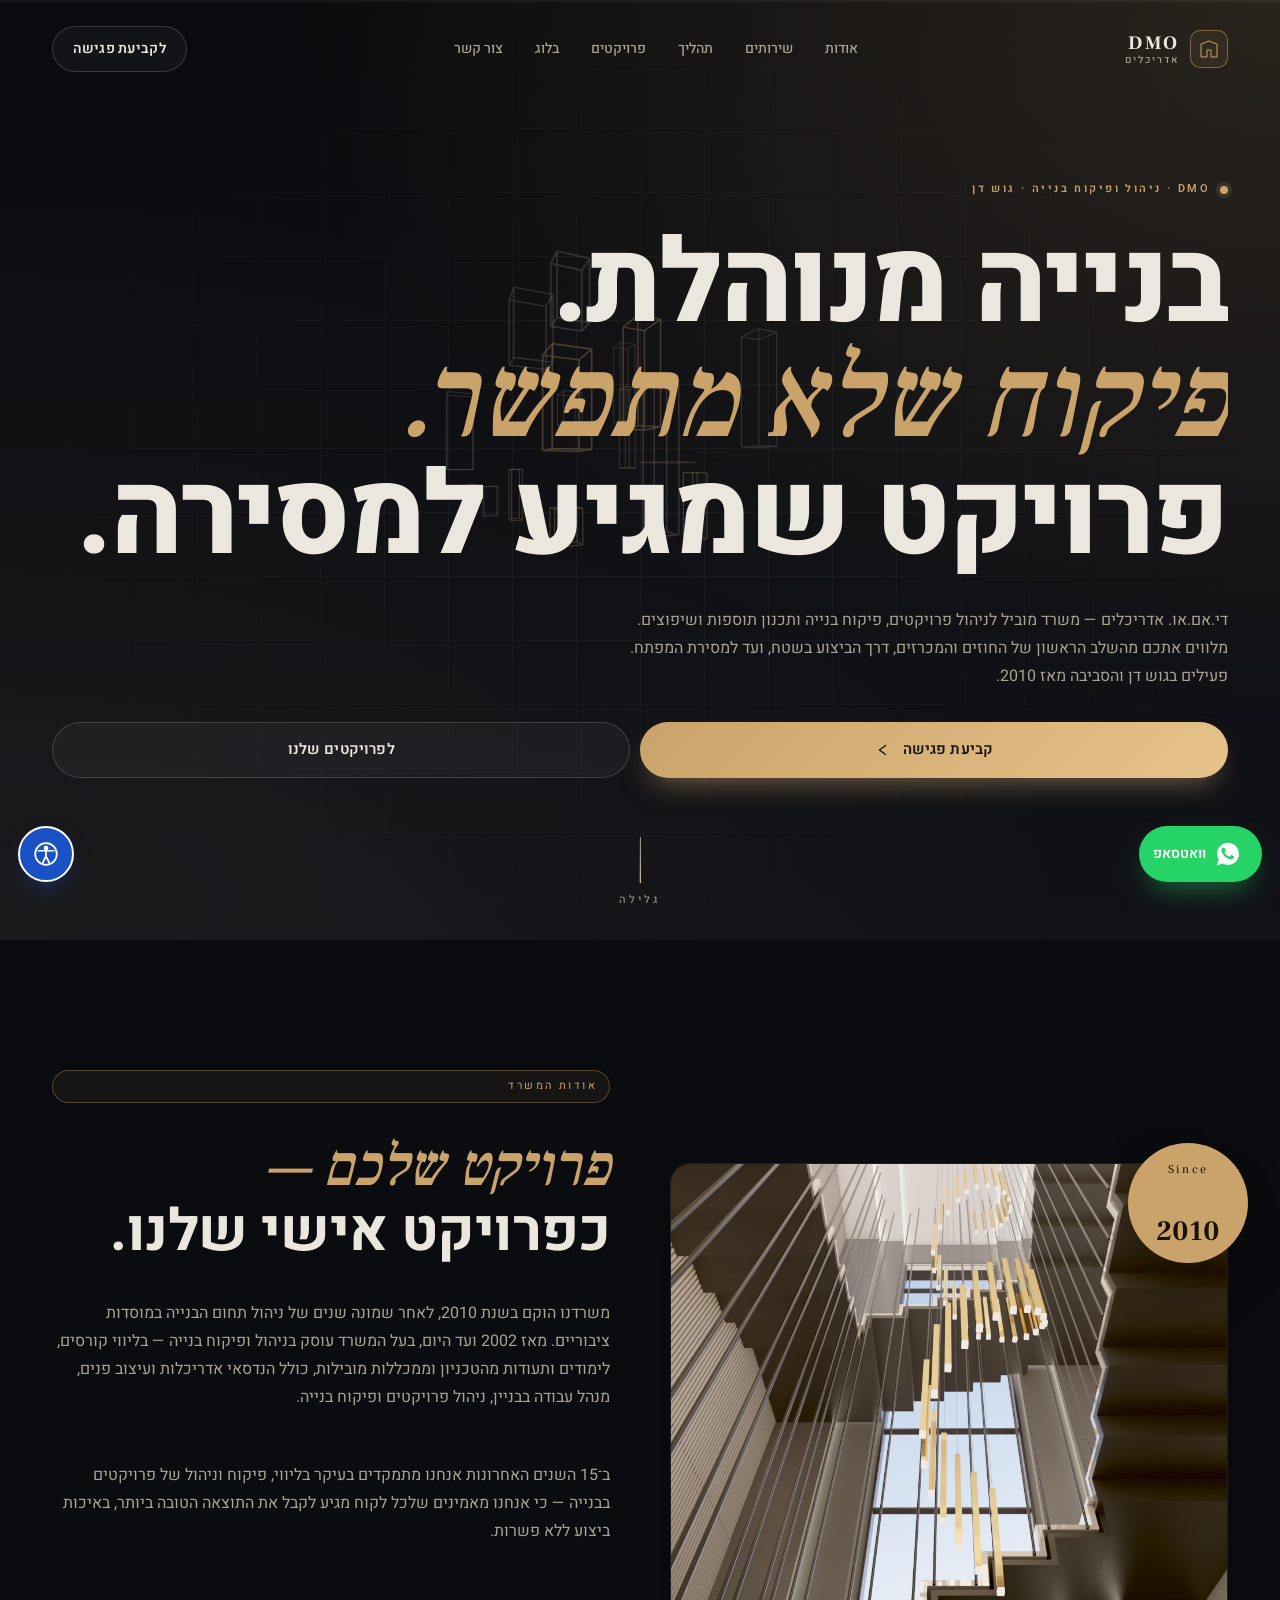
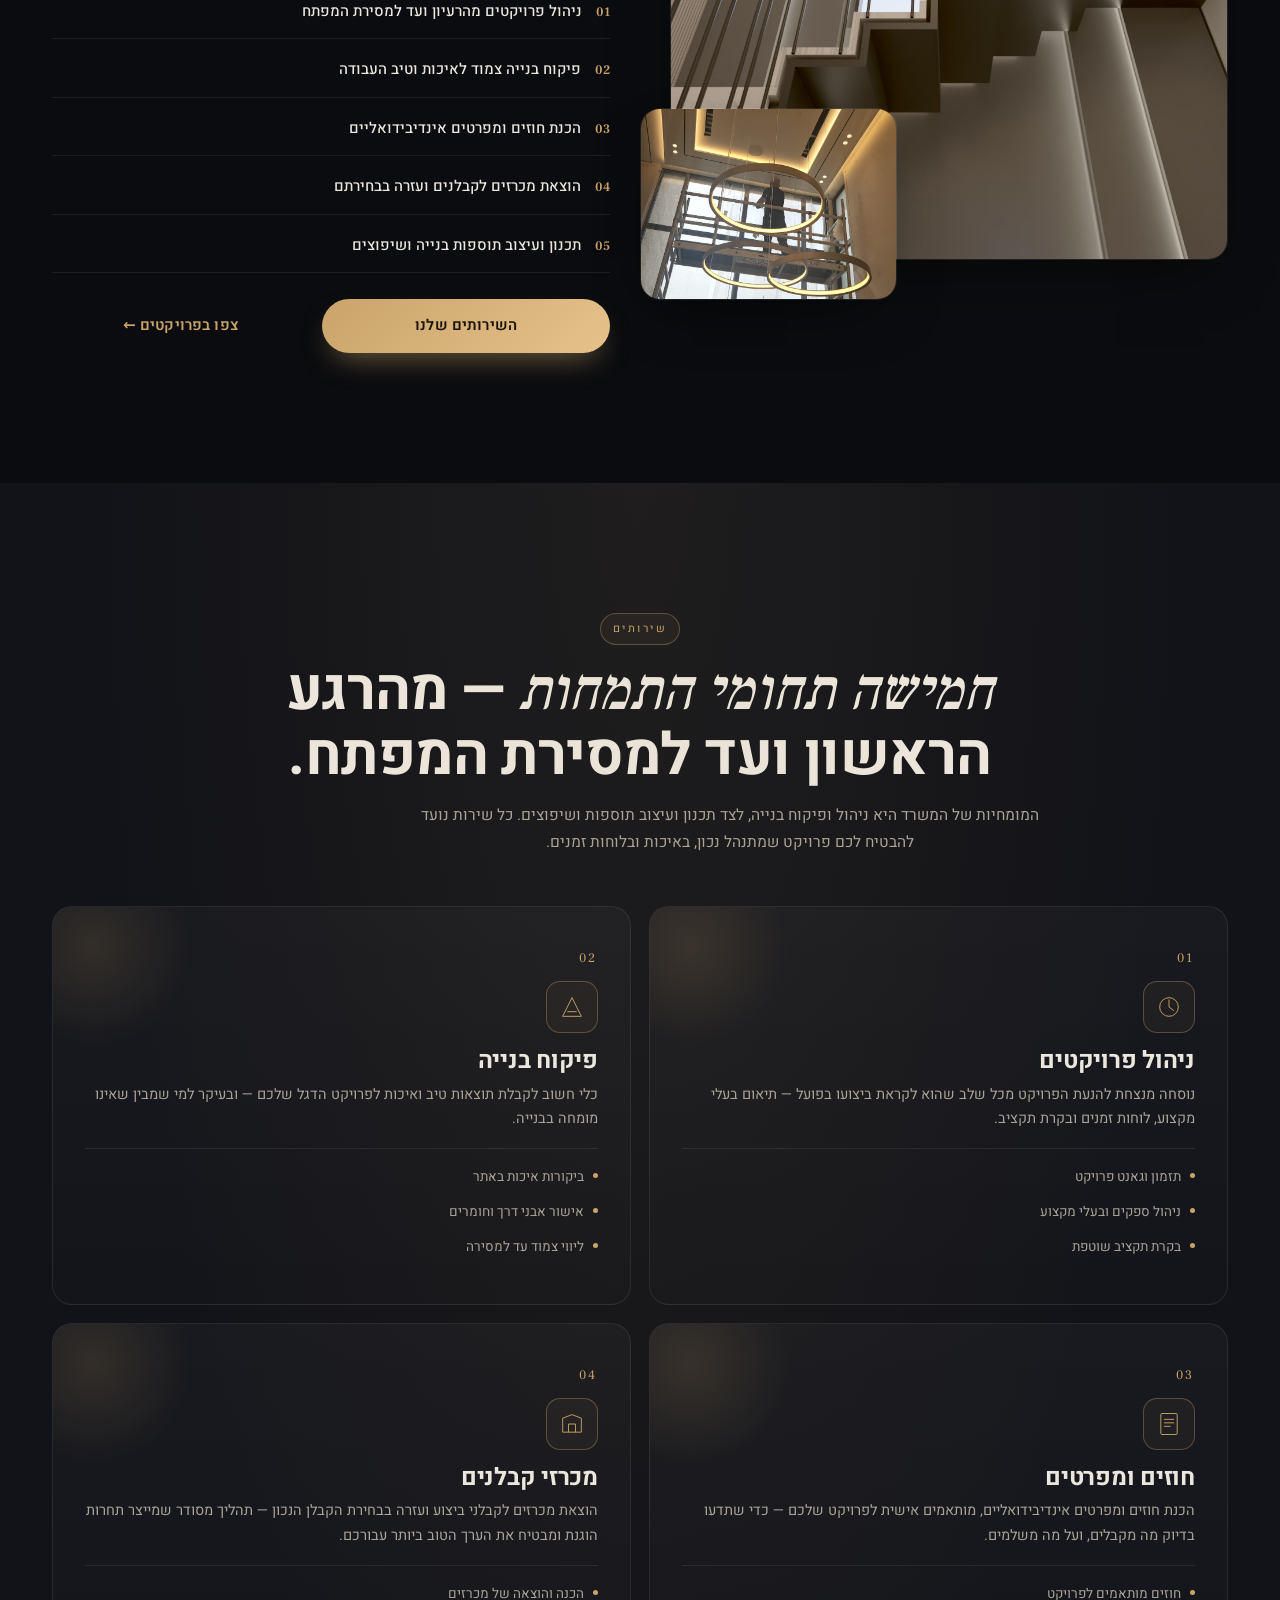
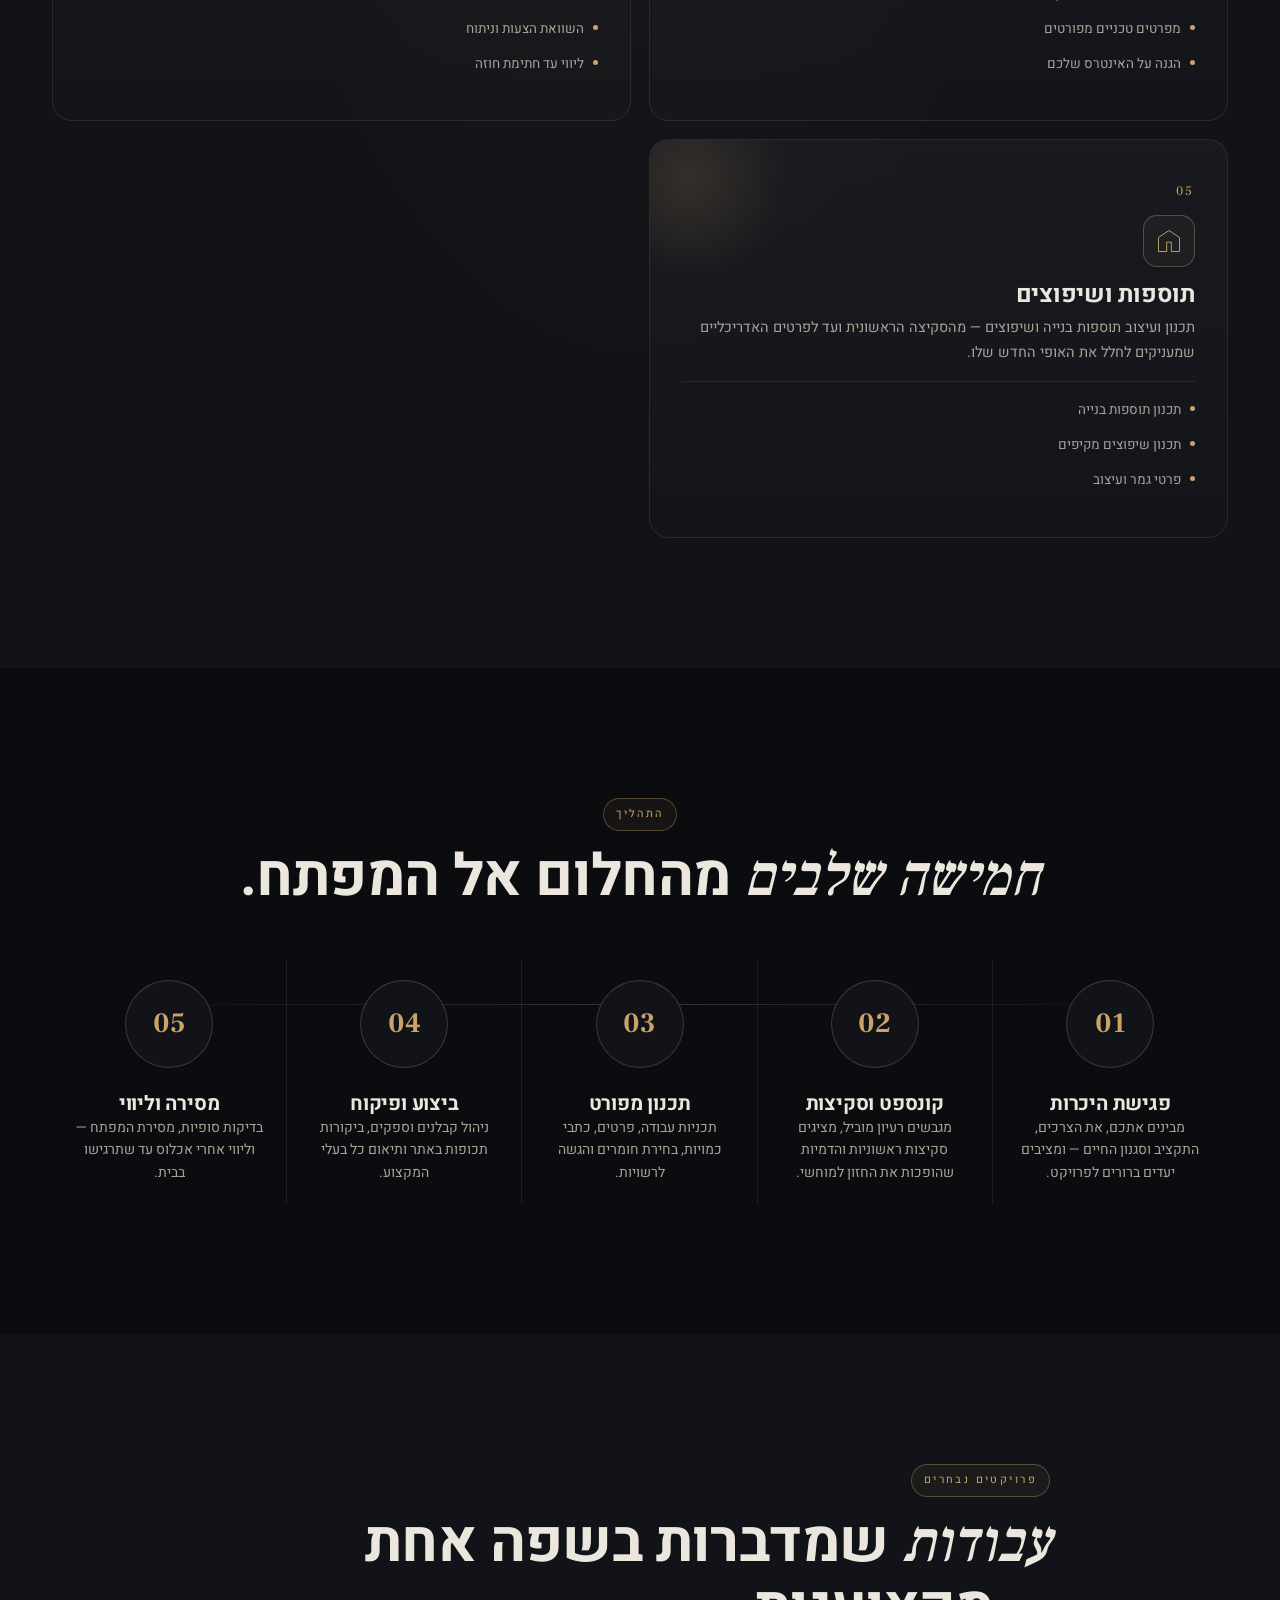
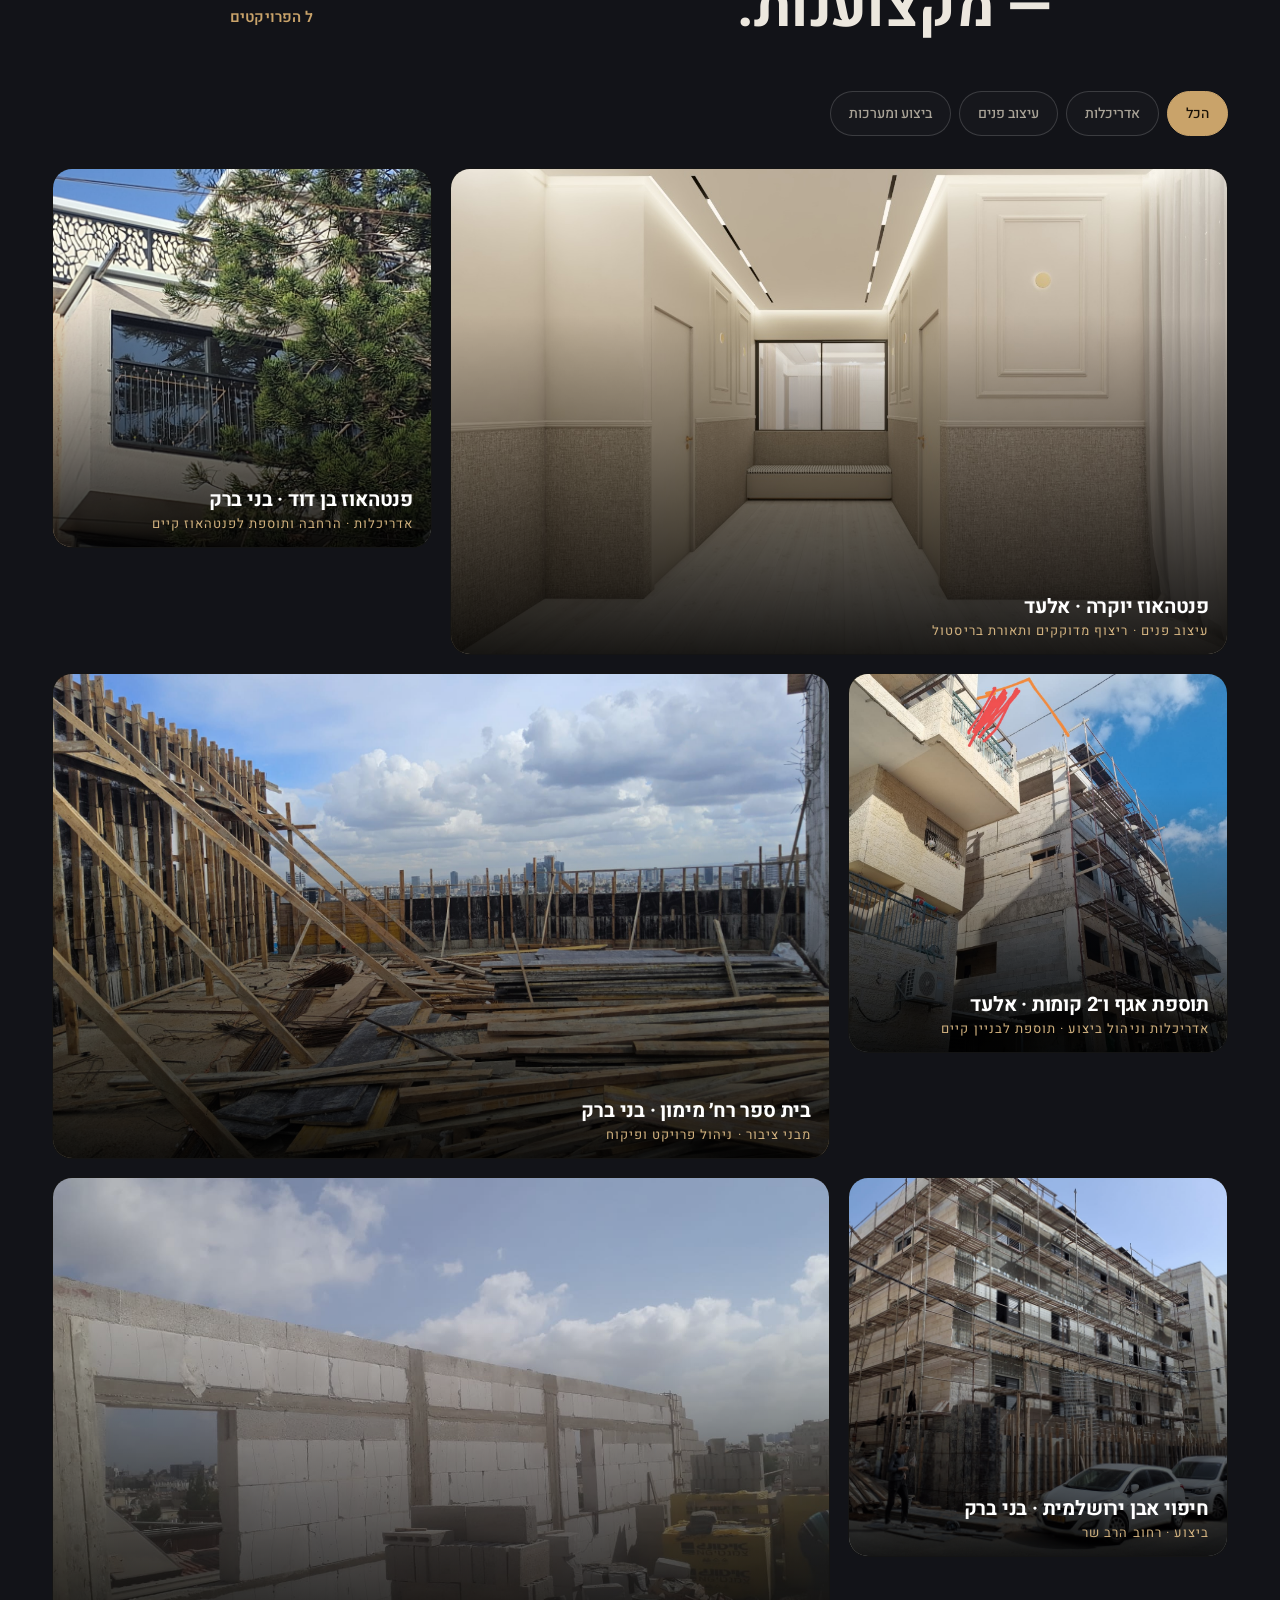
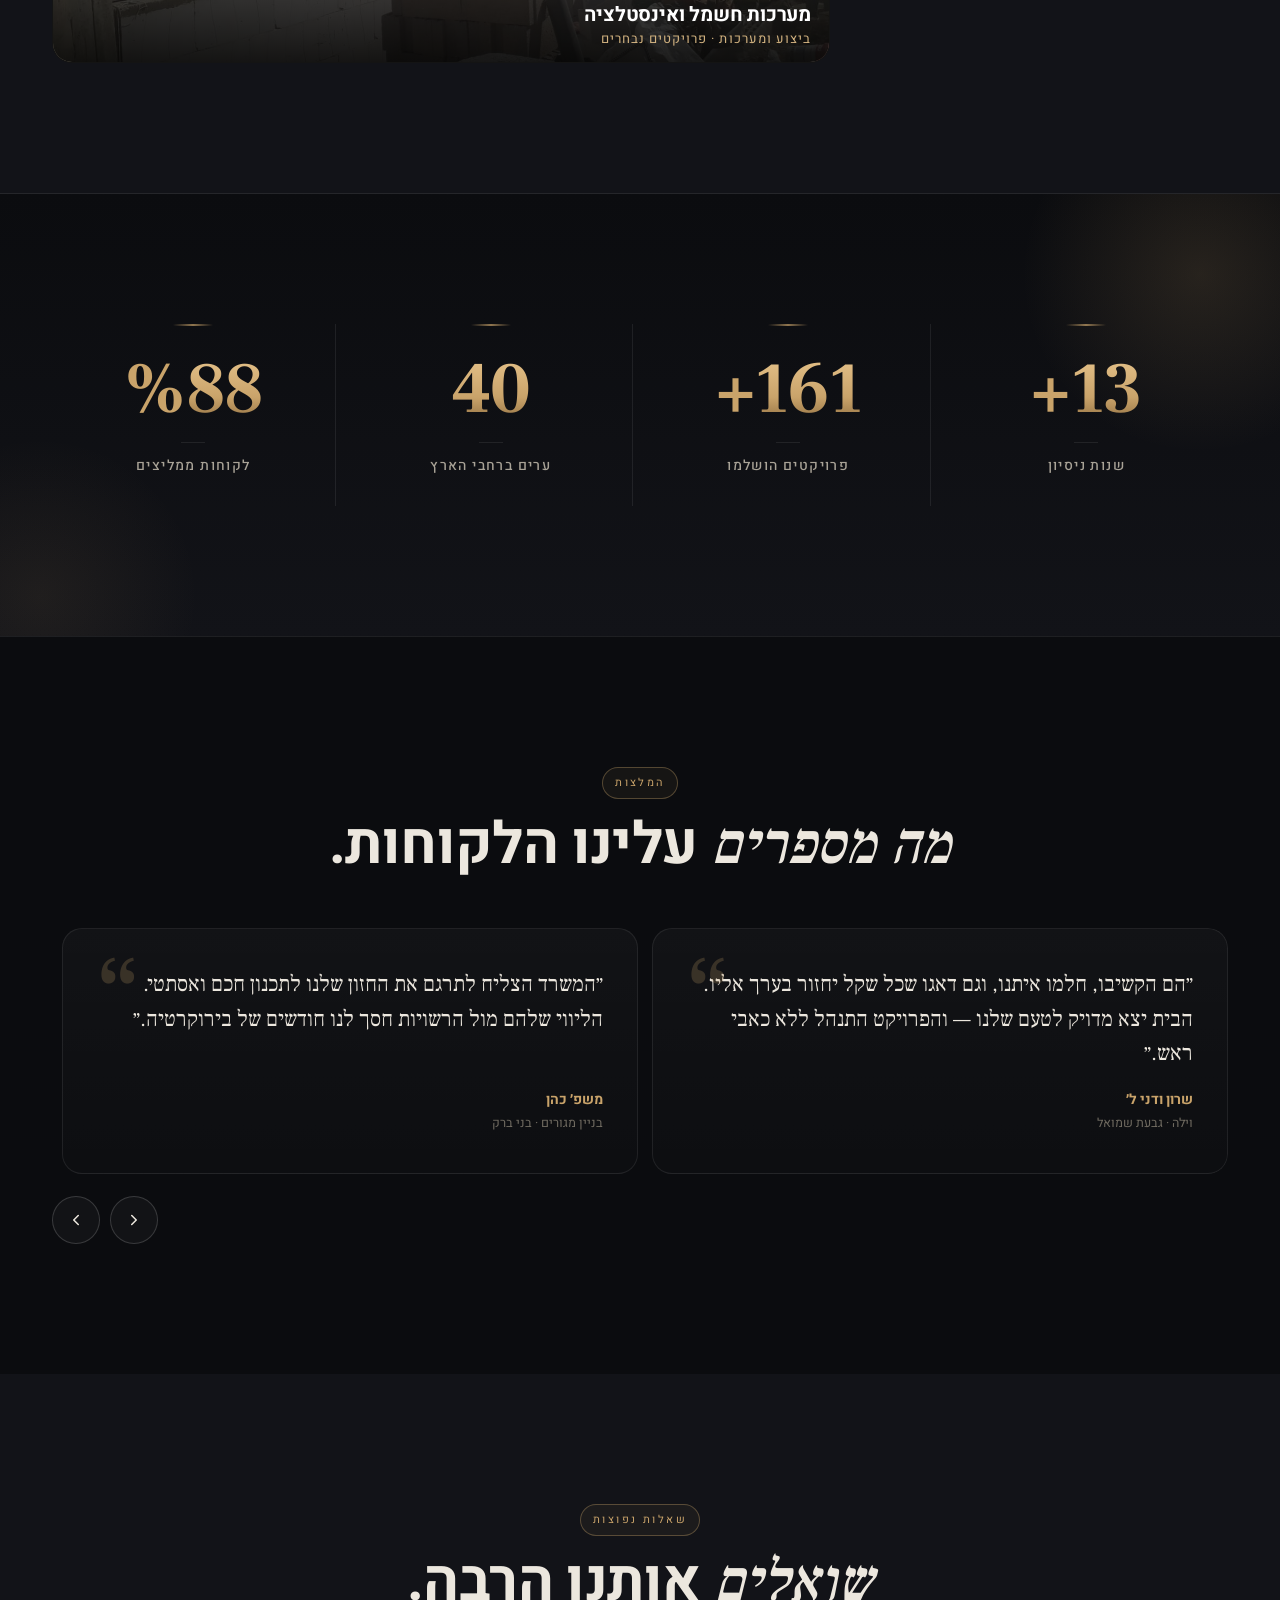
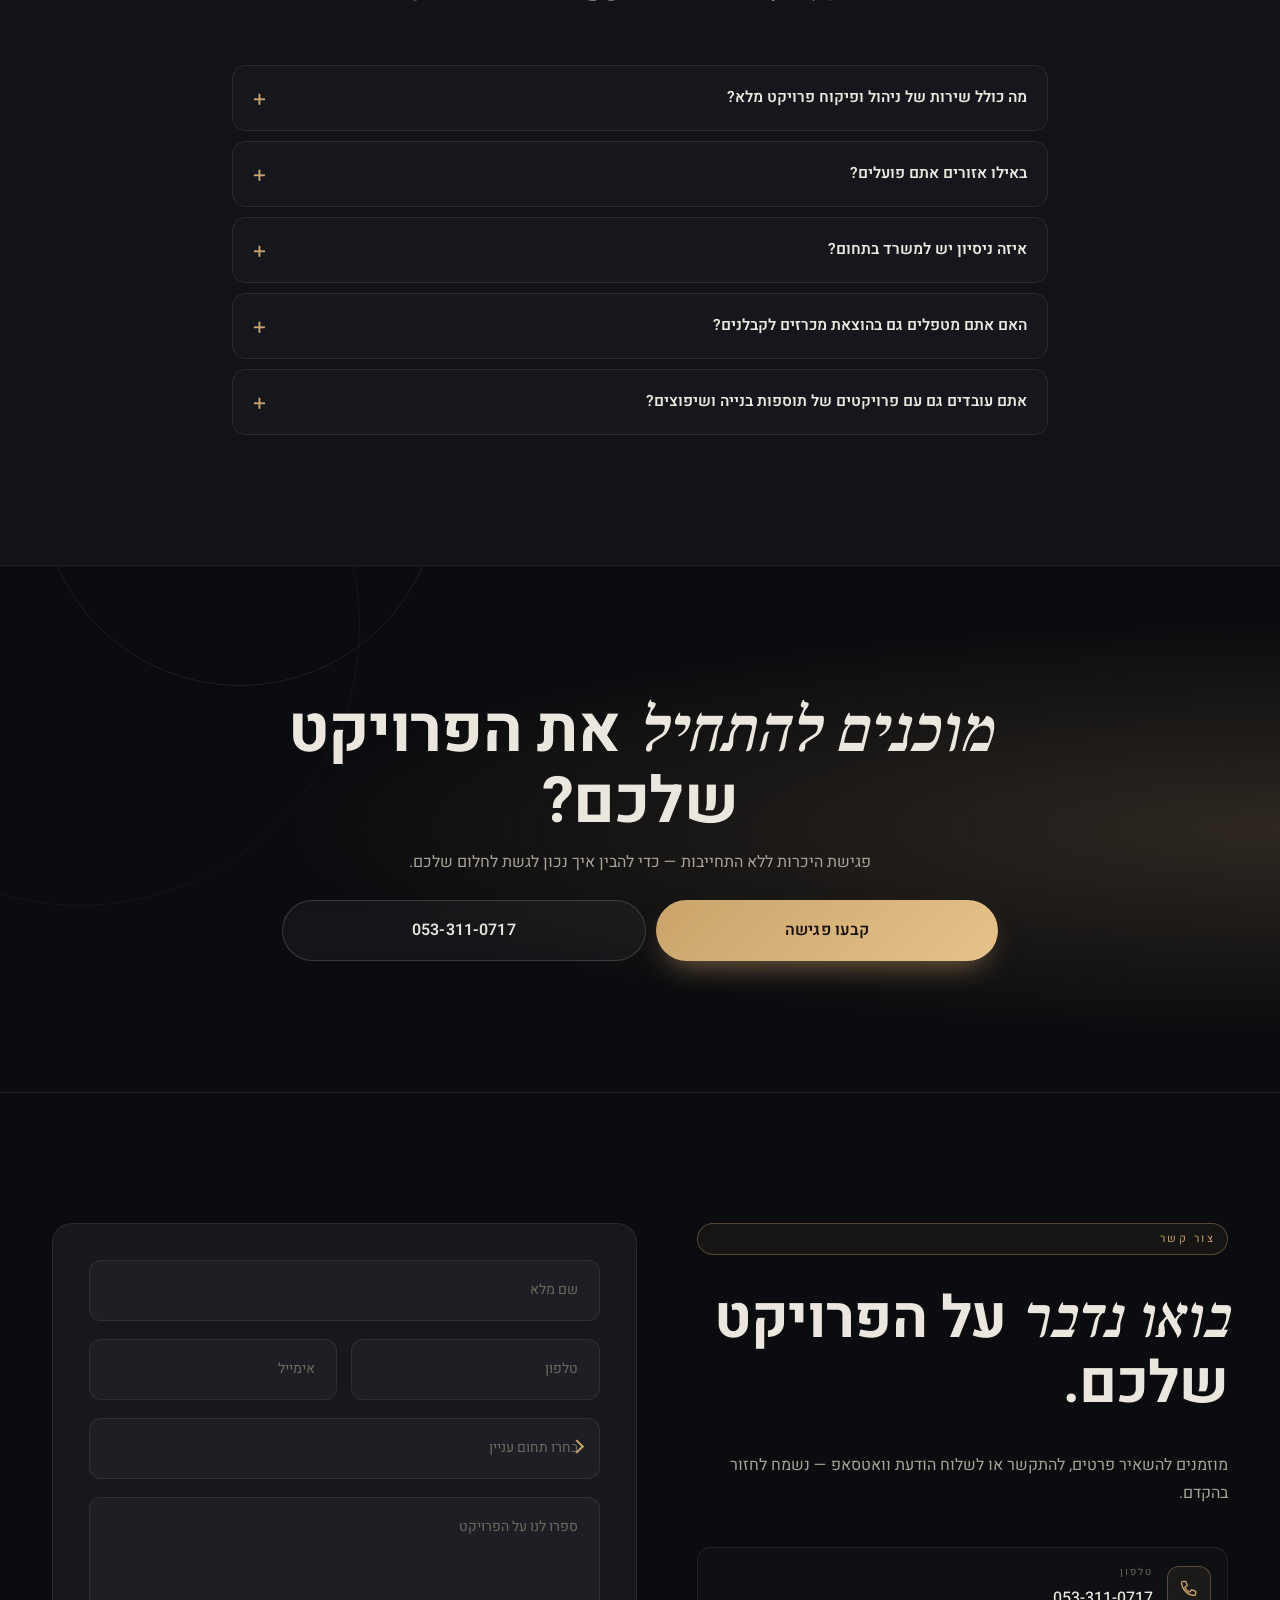
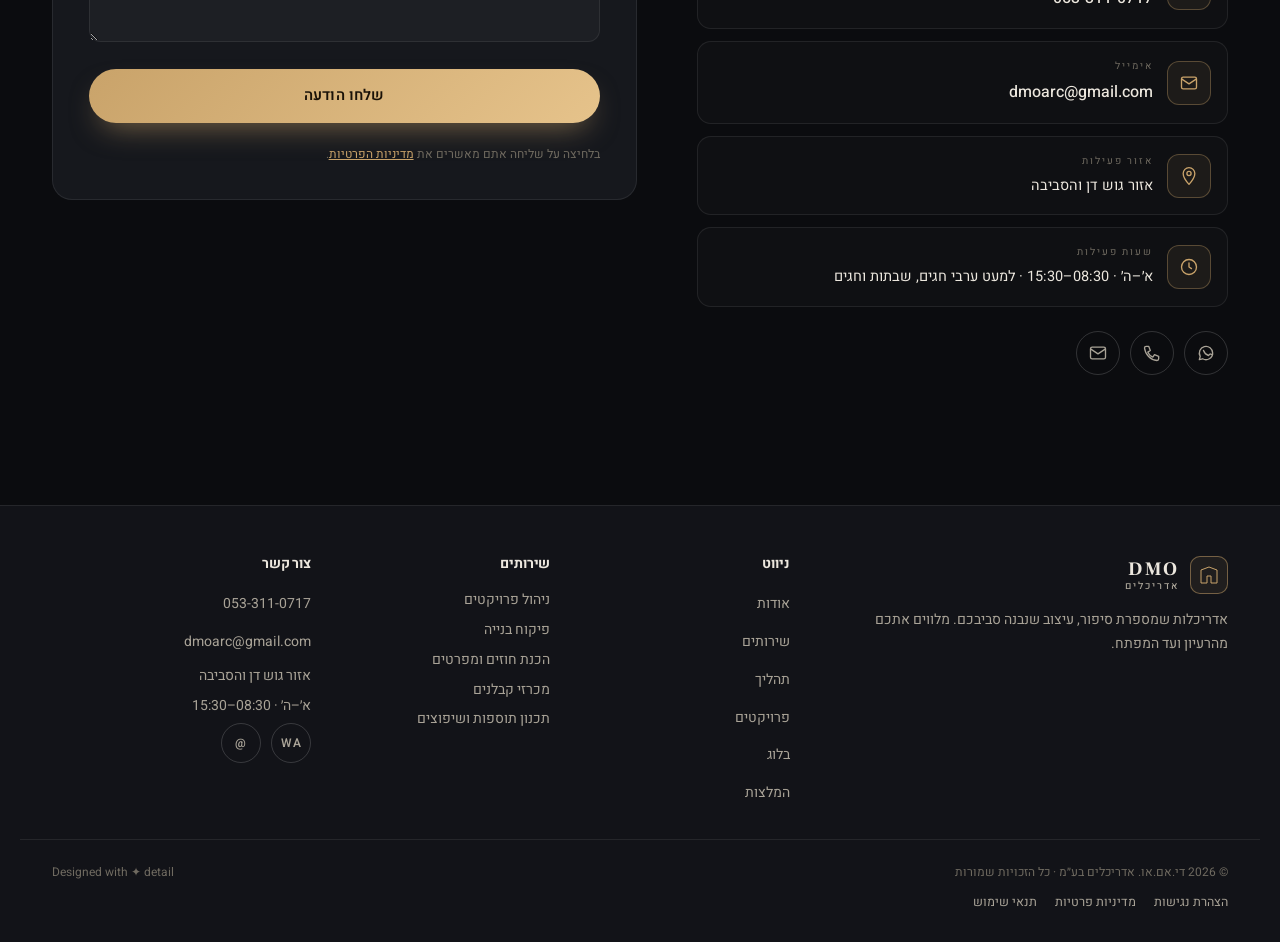
==== commit a54630cb: "Add /favicon.ico and /favicon.png at site root for crawler discovery Google's favicon fetcher reques" ====
--- a/index.html
+++ b/index.html
@@ -47,14 +47,14 @@
   <meta name="twitter:image" content="https://dmo-arc.com/assets/img/staircase.jpg" />
   <meta name="twitter:image:alt" content="פרויקט של DMO אדריכלים" />
 
-  <link rel="icon" type="image/png" sizes="512x512" href="assets/favicon-512.png" />
-  <link rel="icon" type="image/png" sizes="192x192" href="assets/favicon-512.png" />
-  <link rel="icon" type="image/png" sizes="48x48" href="assets/favicon-512.png" />
-  <link rel="icon" type="image/png" sizes="32x32" href="assets/favicon-512.png" />
-  <link rel="apple-touch-icon" href="assets/favicon-512.png" />
-  <link rel="apple-touch-icon" sizes="180x180" href="assets/favicon-512.png" />
-  <link rel="shortcut icon" type="image/png" href="assets/favicon-512.png" />
-  <link rel="manifest" href="site.webmanifest" />
+  <link rel="icon" href="/favicon.ico" sizes="any" />
+  <link rel="icon" type="image/png" sizes="32x32" href="/favicon.png" />
+  <link rel="icon" type="image/png" sizes="512x512" href="/assets/favicon-512.png" />
+  <link rel="icon" type="image/png" sizes="192x192" href="/assets/favicon-512.png" />
+  <link rel="apple-touch-icon" href="/assets/favicon-512.png" />
+  <link rel="apple-touch-icon" sizes="180x180" href="/assets/favicon-512.png" />
+  <link rel="shortcut icon" type="image/x-icon" href="/favicon.ico" />
+  <link rel="manifest" href="/site.webmanifest" />
   <meta name="apple-mobile-web-app-title" content="DMO אדריכלים" />
   <meta name="application-name" content="DMO Architects" />
 
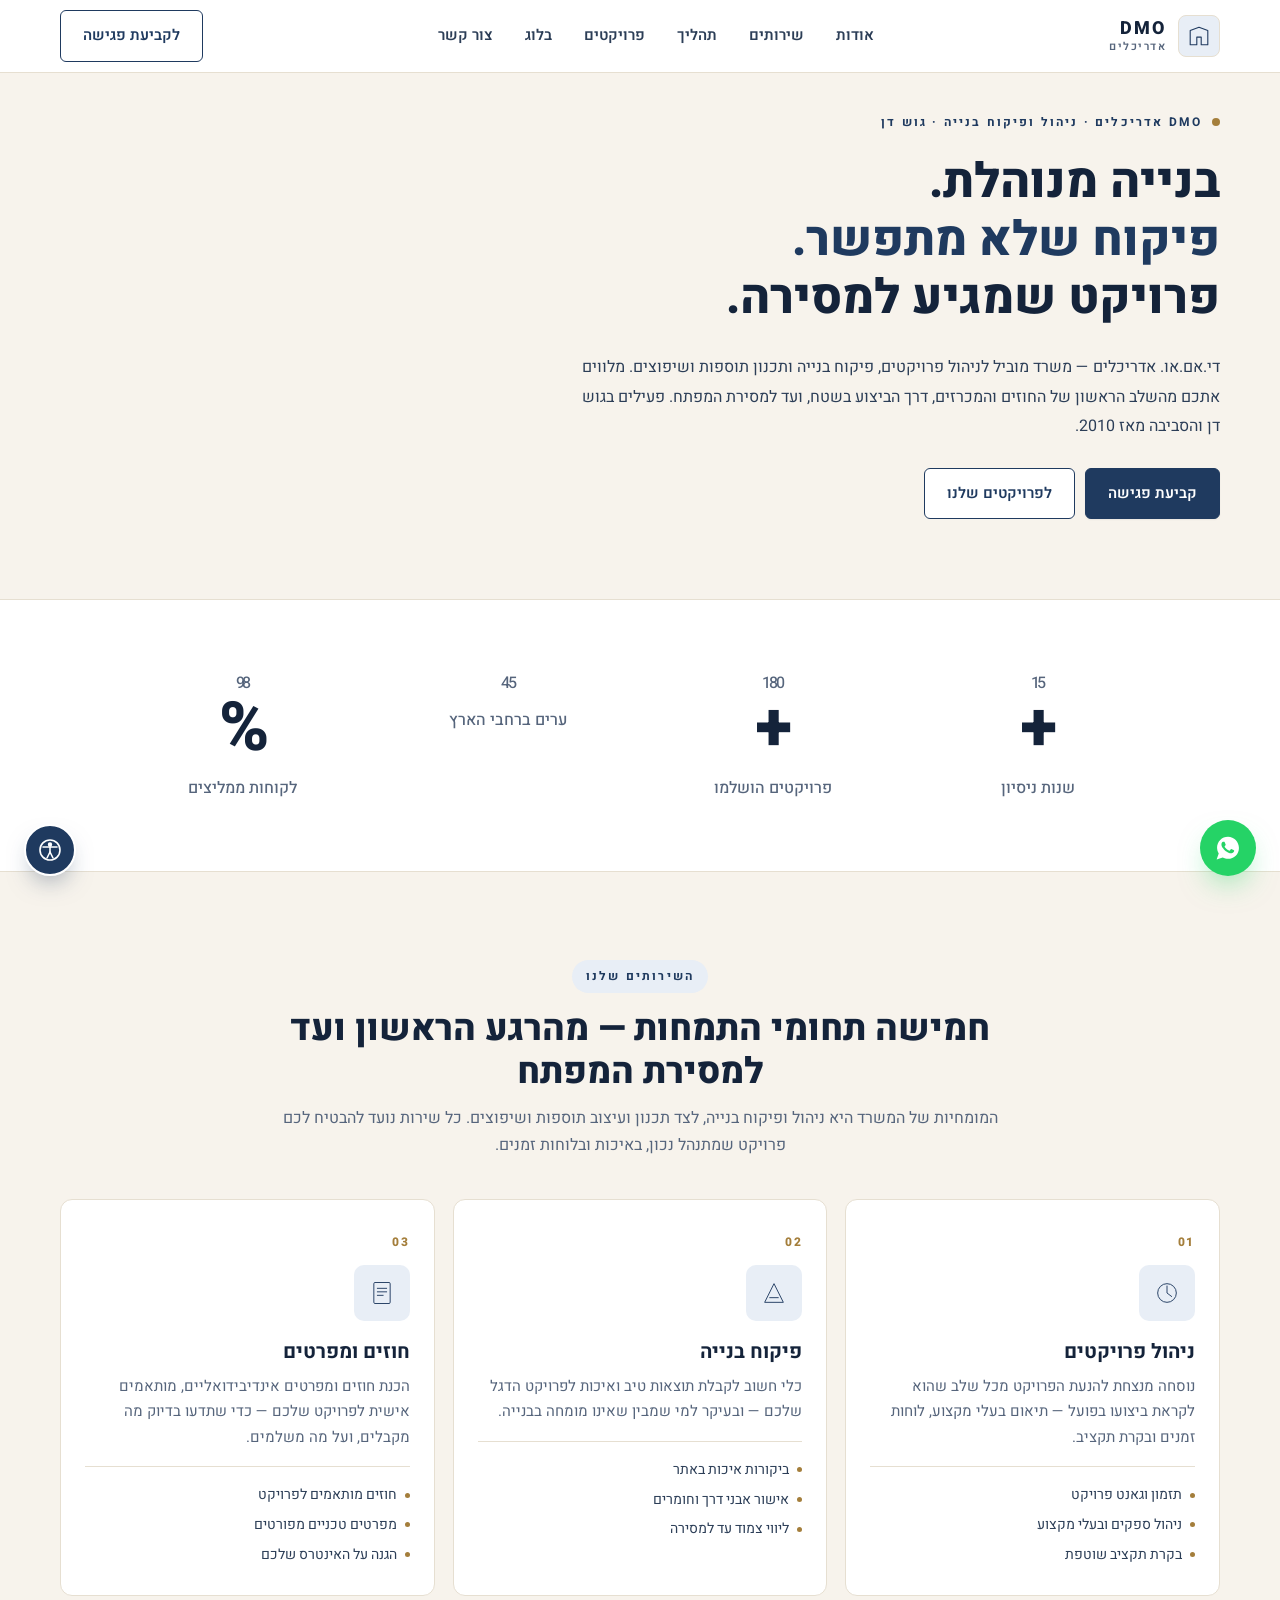
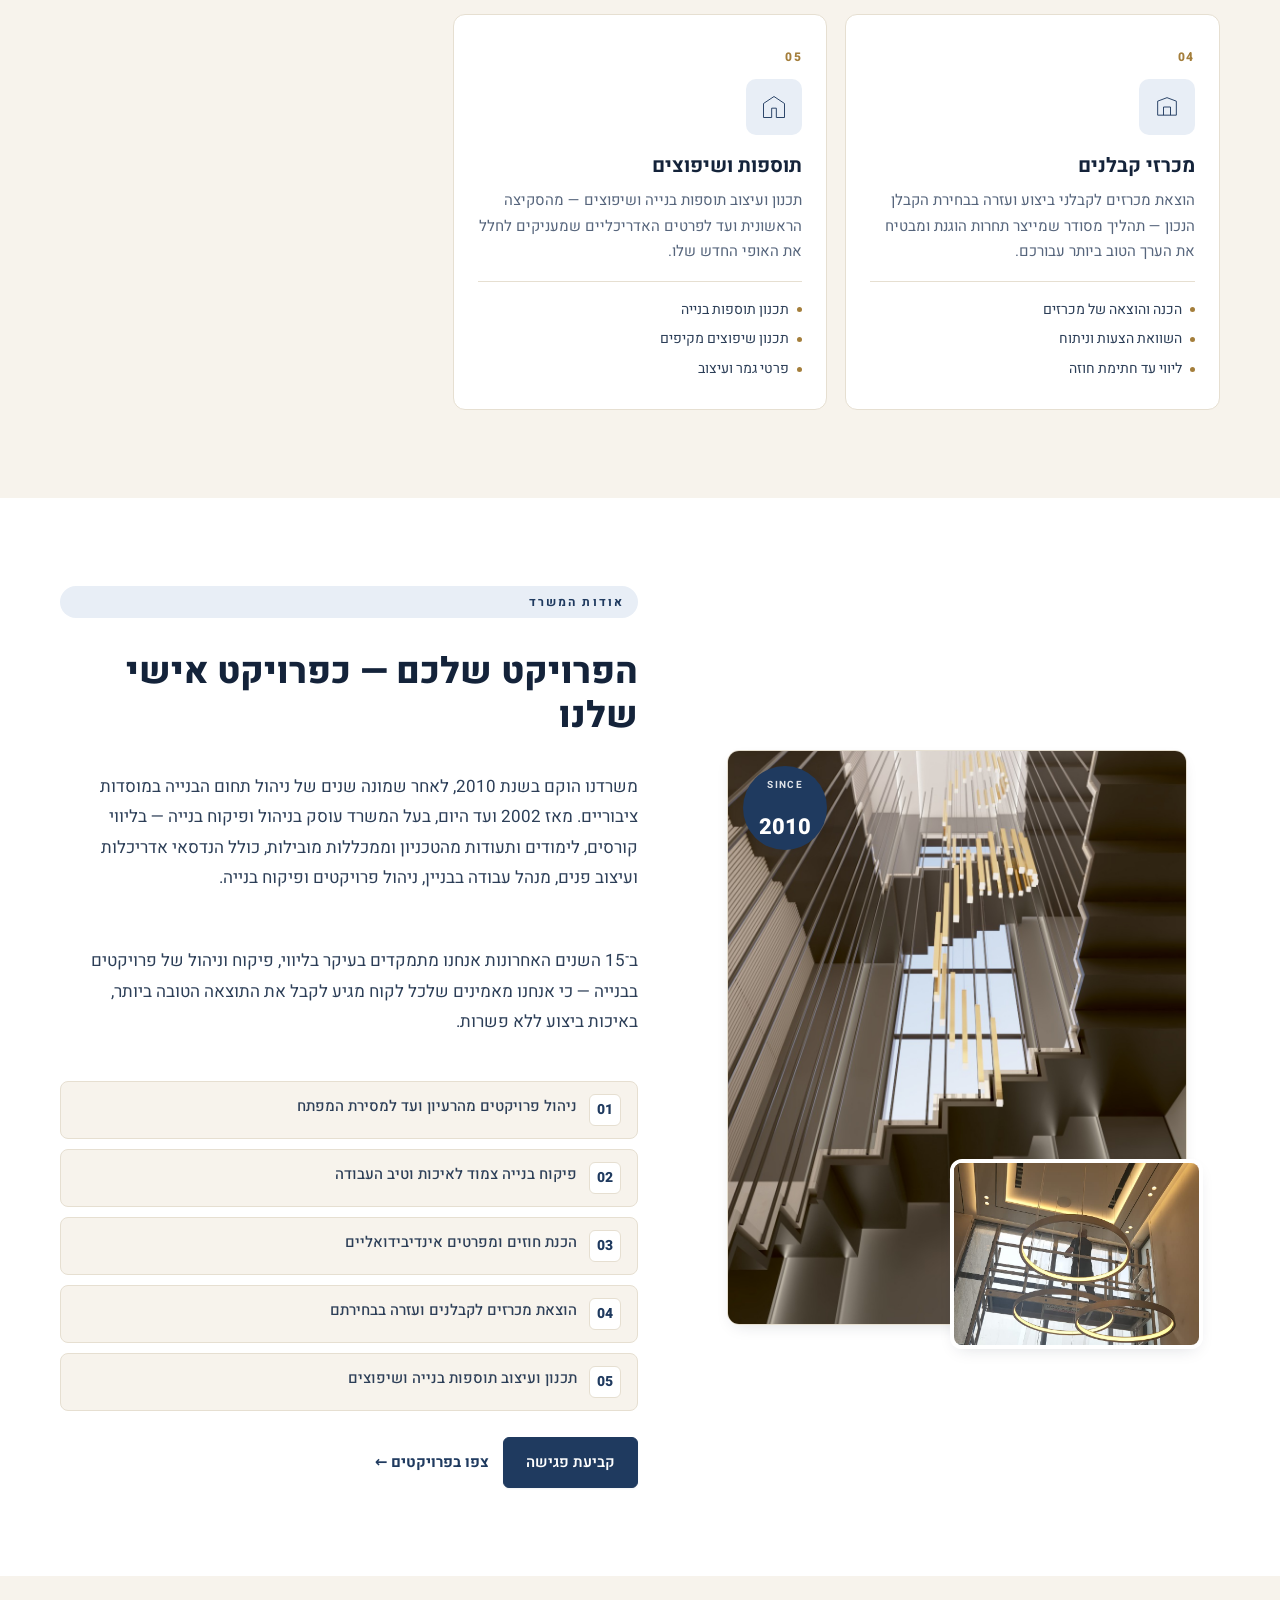
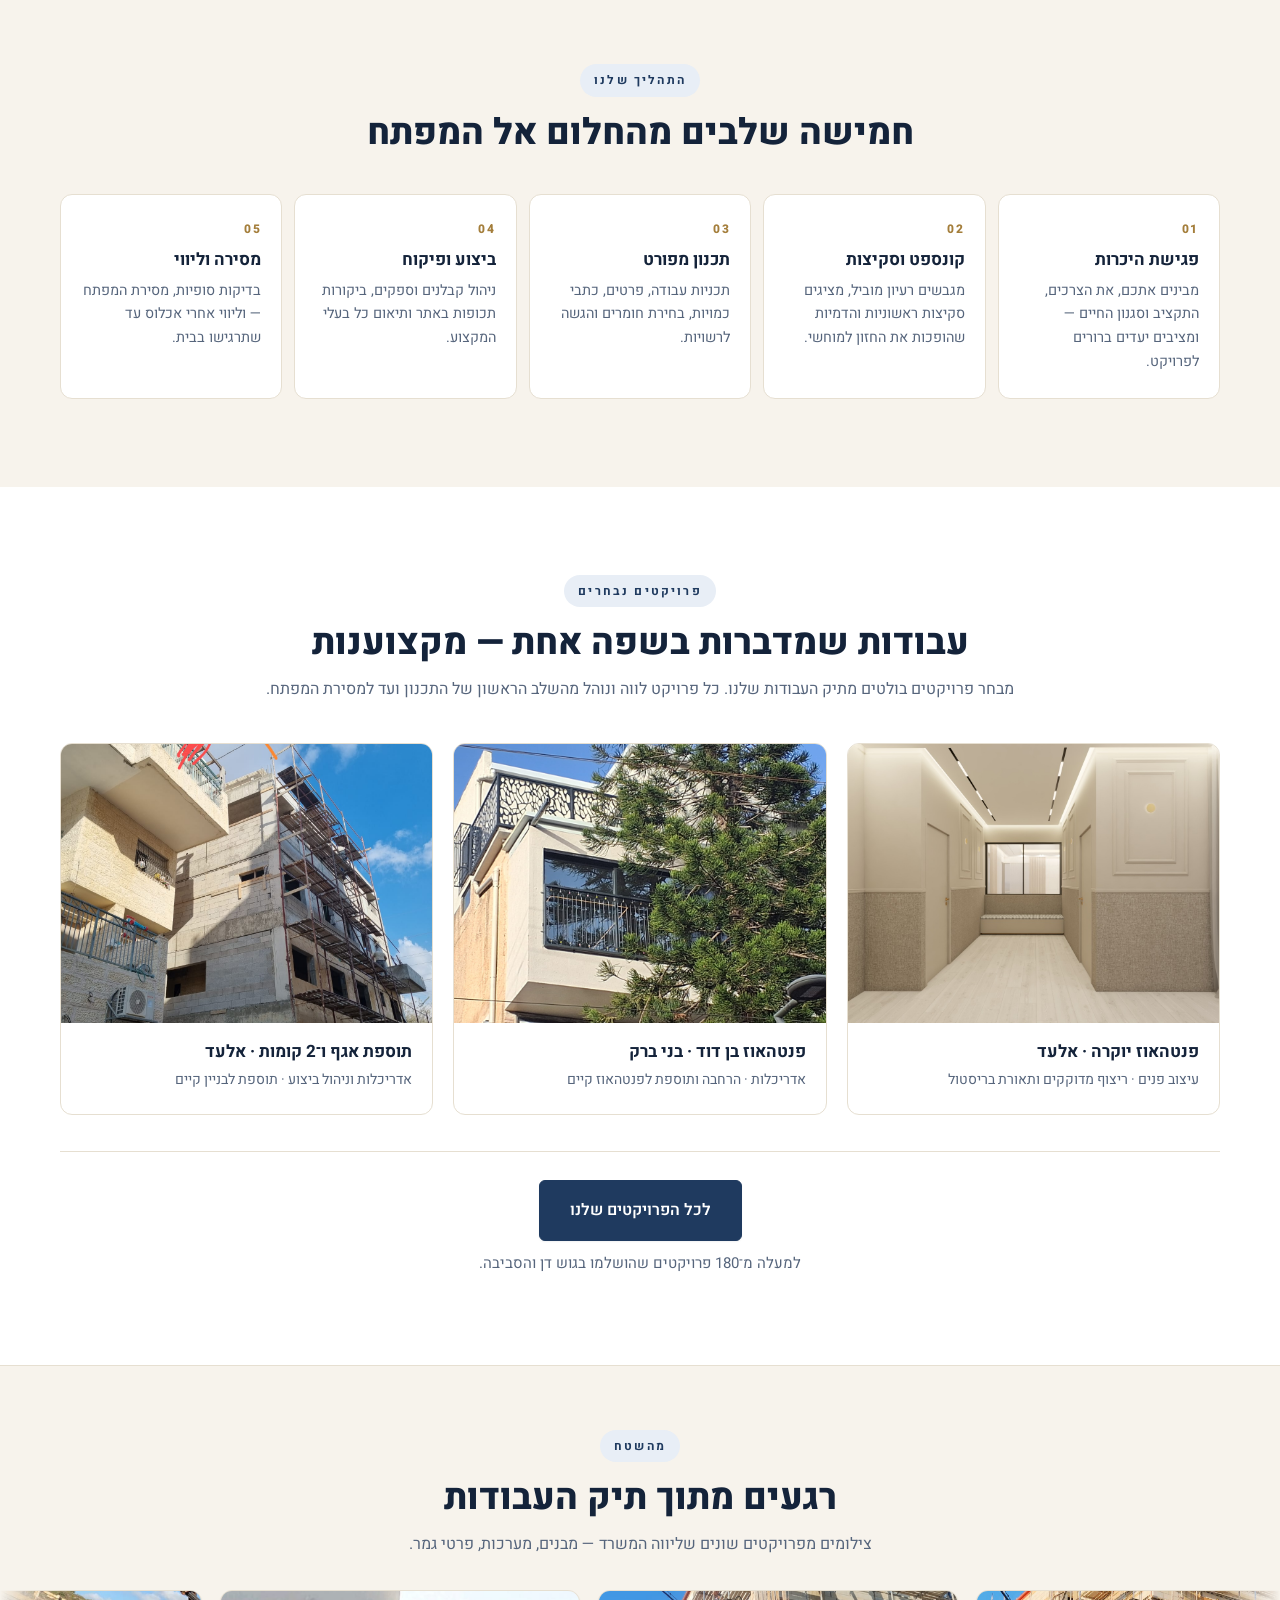
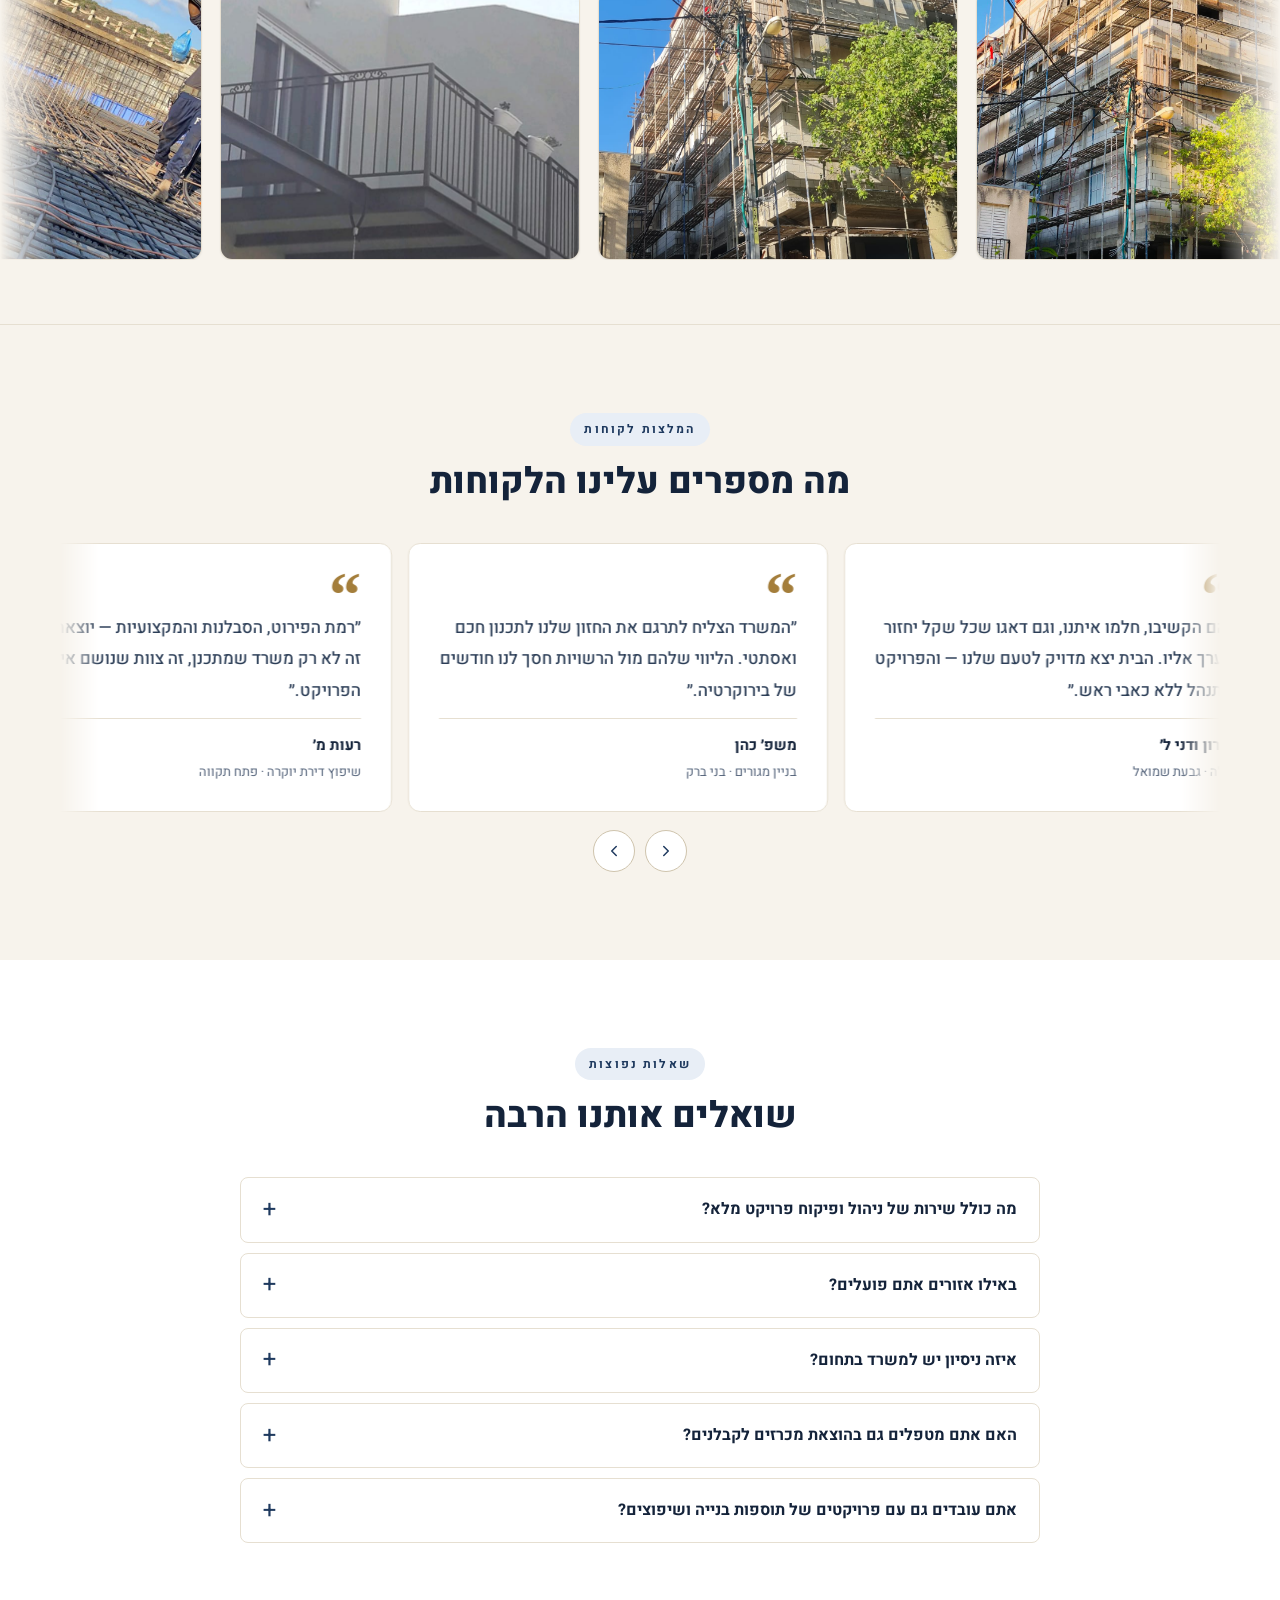
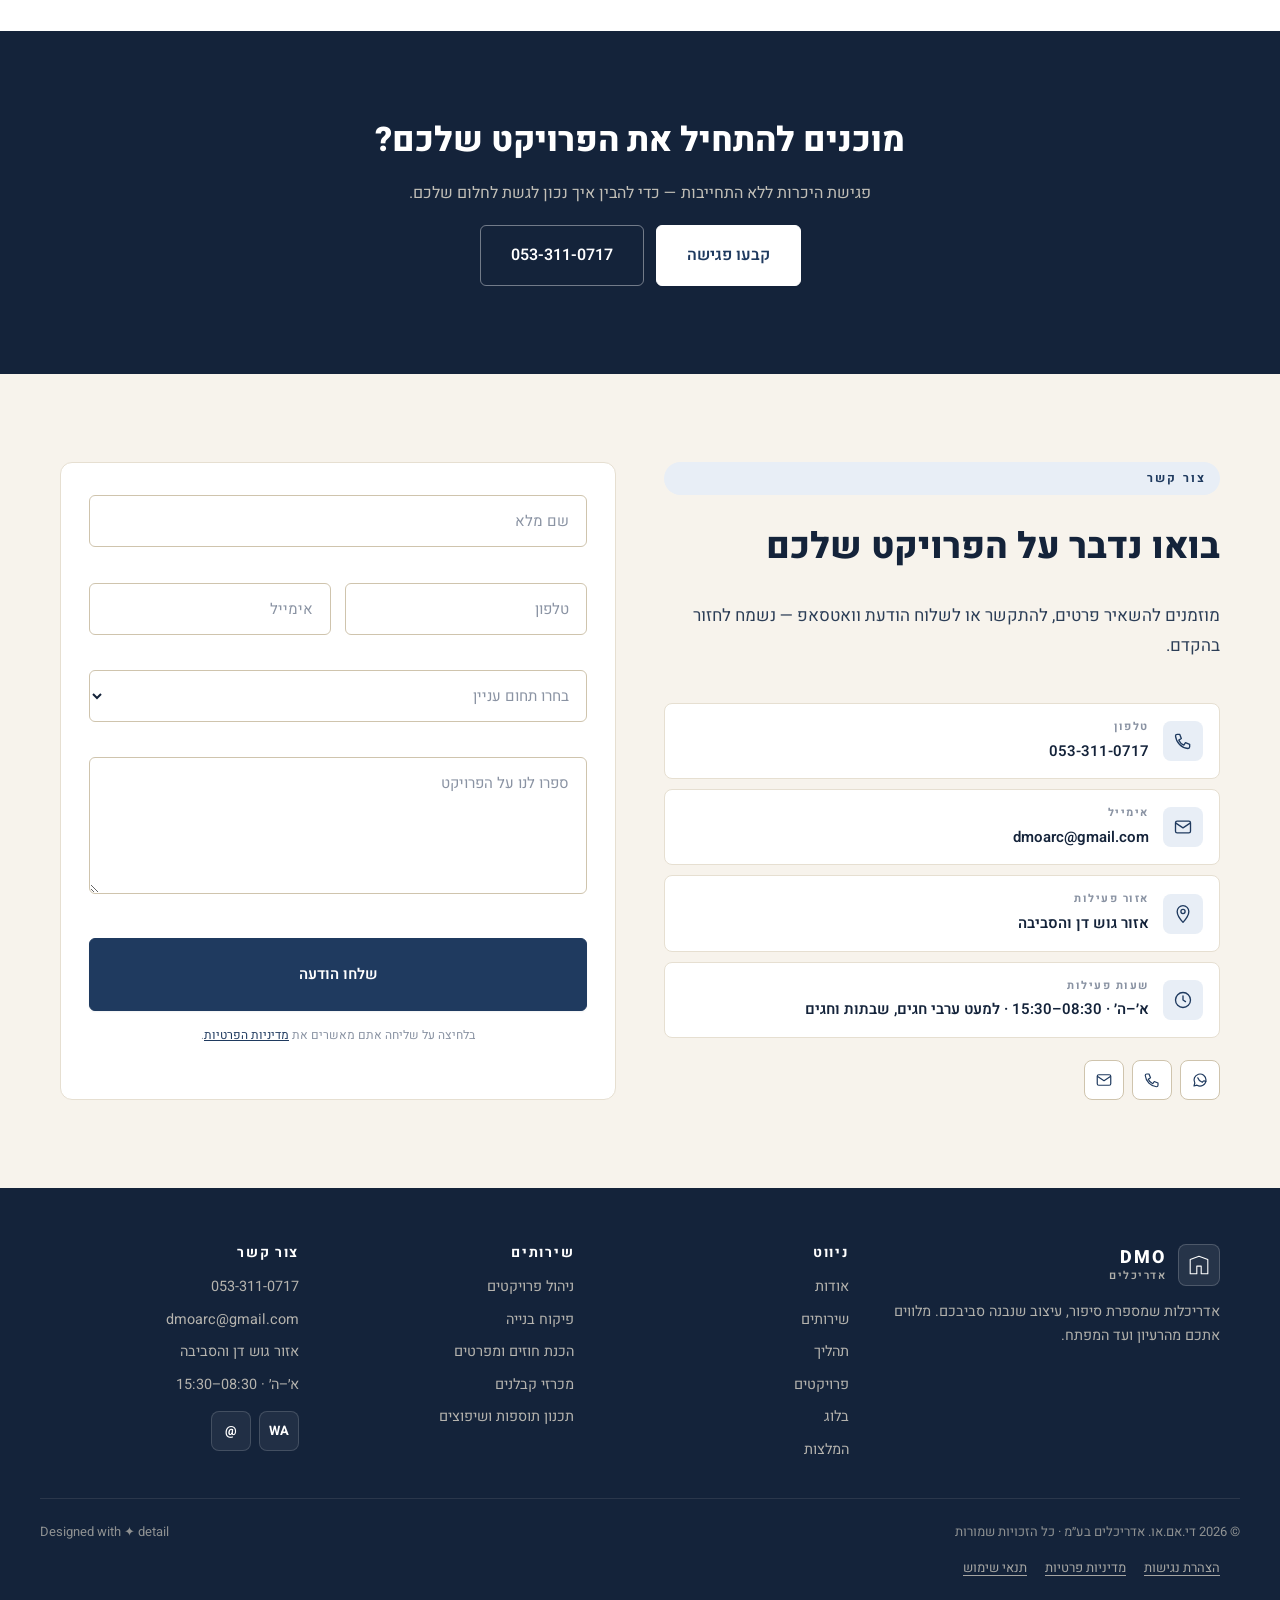
==== commit e95baddb: "Bright/professional redesign: light theme, clean stats, gallery strip - Replace dark/edgy theme with" ====
--- a/index.html
+++ b/index.html
@@ -3,8 +3,8 @@
 <head>
   <meta charset="UTF-8" />
   <meta name="viewport" content="width=device-width, initial-scale=1, viewport-fit=cover" />
-  <meta name="theme-color" content="#0d0e11" />
-  <meta name="color-scheme" content="dark" />
+  <meta name="theme-color" content="#ffffff" />
+  <meta name="color-scheme" content="light" />
 
   <title>די.אם.או. אדריכלים | DMO Architects — ניהול פרויקטים ופיקוח בנייה בגוש דן</title>
   <meta name="description" content="די.אם.או. אדריכלים (DMO Architects) — משרד מוביל לניהול פרויקטים, פיקוח בנייה, תכנון תוספות ושיפוצים, הכנת חוזים ומכרזי קבלנים. פעילים בבני ברק, אלעד וגוש דן מאז 2010. התקשרו: 053-311-0717." />
@@ -63,7 +63,7 @@
   <link href="https://fonts.googleapis.com/css2?family=Heebo:wght@300;400;500;600;700;800;900&family=Frank+Ruhl+Libre:wght@400;500;700;900&display=swap" rel="stylesheet" />
 
   <link rel="preload" as="image" href="assets/img/staircase.jpg" />
-  <link rel="stylesheet" href="assets/css/style.css?v=2" />
+  <link rel="stylesheet" href="assets/css/style.css?v=8" />
 
   <script type="application/ld+json">
   {
@@ -308,7 +308,7 @@
   <div class="scroll-progress" aria-hidden="true"><span></span></div>
 
   <!-- Header -->
-  <header class="header" id="header">
+  <header class="header is-scrolled" id="header">
     <div class="container header__row">
       <a href="#top" class="logo" aria-label="די אם או אדריכלים - בית">
         <span class="logo__mark">
@@ -357,21 +357,17 @@
 
     <!-- HERO -->
     <section class="hero" id="top" aria-label="ברוכים הבאים">
-      <canvas class="hero__canvas" id="heroCanvas" aria-hidden="true"></canvas>
-      <div class="hero__grid" aria-hidden="true"></div>
-      <div class="hero__noise" aria-hidden="true"></div>
-
       <div class="hero__inner container">
         <div class="hero__eyebrow">
           <span class="hero__dot"></span>
-          <span>DMO · ניהול ופיקוח בנייה · גוש דן</span>
+          <span>DMO אדריכלים · ניהול ופיקוח בנייה · גוש דן</span>
         </div>
 
         <h1 class="hero__title">
           <span class="sr-only">די.אם.או. אדריכלים — DMO Architects · ניהול ופיקוח בנייה בגוש דן.</span>
-          <span class="line" aria-hidden="true"><span>בנייה מנוהלת.</span></span>
-          <span class="line" aria-hidden="true"><span class="is-serif is-accent">פיקוח שלא מתפשר.</span></span>
-          <span class="line" aria-hidden="true"><span>פרויקט שמגיע למסירה.</span></span>
+          <span class="line">בנייה מנוהלת.</span>
+          <span class="line"><span class="is-accent">פיקוח שלא מתפשר.</span></span>
+          <span class="line">פרויקט שמגיע למסירה.</span>
         </h1>
 
         <p class="hero__lede">
@@ -381,21 +377,120 @@
         </p>
 
         <div class="hero__cta">
-          <a href="#contact" class="btn btn--primary">
-            <span>קביעת פגישה</span>
-            <svg viewBox="0 0 24 24" aria-hidden="true"><path d="M14 6l-8 6 8 6" fill="none" stroke="currentColor" stroke-width="2" stroke-linecap="round" stroke-linejoin="round"/></svg>
-          </a>
+          <a href="#contact" class="btn btn--primary">קביעת פגישה</a>
           <a href="projects.html" class="btn btn--ghost">לפרויקטים שלנו</a>
         </div>
-
-      </div>
-
-      <a href="#about" class="hero__scroll" aria-label="גלול למטה">
-        <span class="hero__scroll-line"></span>
-        <span class="hero__scroll-text">גלילה</span>
-      </a>
-    </section>
-
+      </div>
+    </section>
+
+    <!-- STATS BAR (just under hero) -->
+    <section class="stats" aria-label="נתוני המשרד">
+      <div class="container stats__grid">
+        <div class="stat">
+          <strong><span data-counter="15">0</span>+</strong>
+          <span>שנות ניסיון</span>
+        </div>
+        <div class="stat">
+          <strong><span data-counter="180">0</span>+</strong>
+          <span>פרויקטים הושלמו</span>
+        </div>
+        <div class="stat">
+          <strong><span data-counter="45">0</span></strong>
+          <span>ערים ברחבי הארץ</span>
+        </div>
+        <div class="stat">
+          <strong><span data-counter="98">0</span>%</strong>
+          <span>לקוחות ממליצים</span>
+        </div>
+      </div>
+    </section>
+
+    <!-- SERVICES -->
+    <section class="services section" id="services" aria-labelledby="services-title">
+      <div class="container">
+        <header class="section-head" data-reveal="up">
+          <span class="eyebrow">השירותים שלנו</span>
+          <h2 id="services-title" class="section-title">
+            חמישה תחומי התמחות — מהרגע הראשון ועד למסירת המפתח
+          </h2>
+          <p class="section-sub">
+            המומחיות של המשרד היא ניהול ופיקוח בנייה, לצד תכנון ועיצוב תוספות ושיפוצים. כל שירות נועד להבטיח לכם פרויקט שמתנהל נכון, באיכות ובלוחות זמנים.
+          </p>
+        </header>
+
+        <div class="services__grid">
+          <article class="service" data-reveal="up" style="--i:0">
+            <div class="service__num">01</div>
+            <div class="service__icon" aria-hidden="true">
+              <svg viewBox="0 0 48 48"><circle cx="24" cy="24" r="16" fill="none" stroke="currentColor" stroke-width="1.6"/><path d="M24 12 V24 L32 30" fill="none" stroke="currentColor" stroke-width="1.6" stroke-linecap="round"/></svg>
+            </div>
+            <h3>ניהול פרויקטים</h3>
+            <p>נוסחה מנצחת להנעת הפרויקט מכל שלב שהוא לקראת ביצועו בפועל — תיאום בעלי מקצוע, לוחות זמנים ובקרת תקציב.</p>
+            <ul>
+              <li>תזמון וגאנט פרויקט</li>
+              <li>ניהול ספקים ובעלי מקצוע</li>
+              <li>בקרת תקציב שוטפת</li>
+            </ul>
+          </article>
+
+          <article class="service" data-reveal="up" style="--i:1">
+            <div class="service__num">02</div>
+            <div class="service__icon" aria-hidden="true">
+              <svg viewBox="0 0 48 48"><path d="M8 40 L24 8 L40 40 Z" fill="none" stroke="currentColor" stroke-width="1.6" stroke-linejoin="round"/><path d="M16 32 H32" stroke="currentColor" stroke-width="1.6"/></svg>
+            </div>
+            <h3>פיקוח בנייה</h3>
+            <p>כלי חשוב לקבלת תוצאות טיב ואיכות לפרויקט הדגל שלכם — ובעיקר למי שמבין שאינו מומחה בבנייה.</p>
+            <ul>
+              <li>ביקורות איכות באתר</li>
+              <li>אישור אבני דרך וחומרים</li>
+              <li>ליווי צמוד עד למסירה</li>
+            </ul>
+          </article>
+
+          <article class="service" data-reveal="up" style="--i:2">
+            <div class="service__num">03</div>
+            <div class="service__icon" aria-hidden="true">
+              <svg viewBox="0 0 48 48"><rect x="10" y="6" width="28" height="36" rx="2" fill="none" stroke="currentColor" stroke-width="1.6"/><path d="M16 16 H32 M16 22 H32 M16 28 H26" stroke="currentColor" stroke-width="1.6" stroke-linecap="round"/></svg>
+            </div>
+            <h3>חוזים ומפרטים</h3>
+            <p>הכנת חוזים ומפרטים אינדיבידואליים, מותאמים אישית לפרויקט שלכם — כדי שתדעו בדיוק מה מקבלים, ועל מה משלמים.</p>
+            <ul>
+              <li>חוזים מותאמים לפרויקט</li>
+              <li>מפרטים טכניים מפורטים</li>
+              <li>הגנה על האינטרס שלכם</li>
+            </ul>
+          </article>
+
+          <article class="service" data-reveal="up" style="--i:3">
+            <div class="service__num">04</div>
+            <div class="service__icon" aria-hidden="true">
+              <svg viewBox="0 0 48 48"><path d="M8 38 V14 L24 8 L40 14 V38 Z" fill="none" stroke="currentColor" stroke-width="1.6" stroke-linejoin="round"/><path d="M18 38 V24 H30 V38" fill="none" stroke="currentColor" stroke-width="1.6" stroke-linejoin="round"/></svg>
+            </div>
+            <h3>מכרזי קבלנים</h3>
+            <p>הוצאת מכרזים לקבלני ביצוע ועזרה בבחירת הקבלן הנכון — תהליך מסודר שמייצר תחרות הוגנת ומבטיח את הערך הטוב ביותר עבורכם.</p>
+            <ul>
+              <li>הכנה והוצאה של מכרזים</li>
+              <li>השוואת הצעות וניתוח</li>
+              <li>ליווי עד חתימת חוזה</li>
+            </ul>
+          </article>
+
+          <article class="service" data-reveal="up" style="--i:4">
+            <div class="service__num">05</div>
+            <div class="service__icon" aria-hidden="true">
+              <svg viewBox="0 0 48 48"><path d="M6 42 V18 L24 6 L42 18 V42 H28 V26 H20 V42 Z" fill="none" stroke="currentColor" stroke-width="1.6" stroke-linejoin="round"/></svg>
+            </div>
+            <h3>תוספות ושיפוצים</h3>
+            <p>תכנון ועיצוב תוספות בנייה ושיפוצים — מהסקיצה הראשונית ועד לפרטים האדריכליים שמעניקים לחלל את האופי החדש שלו.</p>
+            <ul>
+              <li>תכנון תוספות בנייה</li>
+              <li>תכנון שיפוצים מקיפים</li>
+              <li>פרטי גמר ועיצוב</li>
+            </ul>
+          </article>
+        </div>
+      </div>
+    </section>
 
     <!-- ABOUT -->
     <section class="about section" id="about" aria-labelledby="about-title">
@@ -416,8 +511,7 @@
         <div class="about__content" data-reveal="left">
           <span class="eyebrow">אודות המשרד</span>
           <h2 id="about-title" class="section-title">
-            <span class="is-serif is-accent">פרויקט שלכם —</span>
-            כפרויקט אישי שלנו.
+            הפרויקט שלכם — כפרויקט אישי שלנו
           </h2>
           <p class="lead">
             משרדנו הוקם בשנת 2010, לאחר שמונה שנים של ניהול תחום הבנייה במוסדות ציבוריים.
@@ -437,97 +531,9 @@
             <li><span>05</span> תכנון ועיצוב תוספות בנייה ושיפוצים</li>
           </ul>
           <div class="about__actions">
-            <a href="#services" class="btn btn--primary">השירותים שלנו</a>
+            <a href="#contact" class="btn btn--primary">קביעת פגישה</a>
             <a href="projects.html" class="btn btn--link">צפו בפרויקטים ←</a>
           </div>
-        </div>
-      </div>
-    </section>
-
-    <!-- SERVICES -->
-    <section class="services section" id="services" aria-labelledby="services-title">
-      <div class="container">
-        <header class="section-head" data-reveal="up">
-          <span class="eyebrow">שירותים</span>
-          <h2 id="services-title" class="section-title">
-            <span class="is-serif">חמישה תחומי התמחות</span> —
-            מהרגע הראשון ועד למסירת המפתח.
-          </h2>
-          <p class="section-sub">
-            המומחיות של המשרד היא ניהול ופיקוח בנייה, לצד תכנון ועיצוב תוספות ושיפוצים. כל שירות נועד להבטיח לכם פרויקט שמתנהל נכון, באיכות ובלוחות זמנים.
-          </p>
-        </header>
-
-        <div class="services__grid">
-          <article class="service" data-reveal="up" style="--i:0">
-            <div class="service__num">01</div>
-            <div class="service__icon" aria-hidden="true">
-              <svg viewBox="0 0 48 48"><circle cx="24" cy="24" r="16" fill="none" stroke="currentColor" stroke-width="1.6"/><path d="M24 12 V24 L32 30" fill="none" stroke="currentColor" stroke-width="1.6" stroke-linecap="round"/></svg>
-            </div>
-            <h3>ניהול פרויקטים</h3>
-            <p>נוסחה מנצחת להנעת הפרויקט מכל שלב שהוא לקראת ביצועו בפועל — תיאום בעלי מקצוע, לוחות זמנים ובקרת תקציב.</p>
-            <ul>
-              <li>תזמון וגאנט פרויקט</li>
-              <li>ניהול ספקים ובעלי מקצוע</li>
-              <li>בקרת תקציב שוטפת</li>
-            </ul>
-          </article>
-
-          <article class="service" data-reveal="up" style="--i:1">
-            <div class="service__num">02</div>
-            <div class="service__icon" aria-hidden="true">
-              <svg viewBox="0 0 48 48"><path d="M8 40 L24 8 L40 40 Z" fill="none" stroke="currentColor" stroke-width="1.6" stroke-linejoin="round"/><path d="M16 32 H32" stroke="currentColor" stroke-width="1.6"/></svg>
-            </div>
-            <h3>פיקוח בנייה</h3>
-            <p>כלי חשוב לקבלת תוצאות טיב ואיכות לפרויקט הדגל שלכם — ובעיקר למי שמבין שאינו מומחה בבנייה.</p>
-            <ul>
-              <li>ביקורות איכות באתר</li>
-              <li>אישור אבני דרך וחומרים</li>
-              <li>ליווי צמוד עד למסירה</li>
-            </ul>
-          </article>
-
-          <article class="service" data-reveal="up" style="--i:2">
-            <div class="service__num">03</div>
-            <div class="service__icon" aria-hidden="true">
-              <svg viewBox="0 0 48 48"><rect x="10" y="6" width="28" height="36" rx="2" fill="none" stroke="currentColor" stroke-width="1.6"/><path d="M16 16 H32 M16 22 H32 M16 28 H26" stroke="currentColor" stroke-width="1.6" stroke-linecap="round"/></svg>
-            </div>
-            <h3>חוזים ומפרטים</h3>
-            <p>הכנת חוזים ומפרטים אינדיבידואליים, מותאמים אישית לפרויקט שלכם — כדי שתדעו בדיוק מה מקבלים, ועל מה משלמים.</p>
-            <ul>
-              <li>חוזים מותאמים לפרויקט</li>
-              <li>מפרטים טכניים מפורטים</li>
-              <li>הגנה על האינטרס שלכם</li>
-            </ul>
-          </article>
-
-          <article class="service" data-reveal="up" style="--i:3">
-            <div class="service__num">04</div>
-            <div class="service__icon" aria-hidden="true">
-              <svg viewBox="0 0 48 48"><path d="M8 38 V14 L24 8 L40 14 V38 Z" fill="none" stroke="currentColor" stroke-width="1.6" stroke-linejoin="round"/><path d="M18 38 V24 H30 V38" fill="none" stroke="currentColor" stroke-width="1.6" stroke-linejoin="round"/></svg>
-            </div>
-            <h3>מכרזי קבלנים</h3>
-            <p>הוצאת מכרזים לקבלני ביצוע ועזרה בבחירת הקבלן הנכון — תהליך מסודר שמייצר תחרות הוגנת ומבטיח את הערך הטוב ביותר עבורכם.</p>
-            <ul>
-              <li>הכנה והוצאה של מכרזים</li>
-              <li>השוואת הצעות וניתוח</li>
-              <li>ליווי עד חתימת חוזה</li>
-            </ul>
-          </article>
-
-          <article class="service" data-reveal="up" style="--i:4">
-            <div class="service__num">05</div>
-            <div class="service__icon" aria-hidden="true">
-              <svg viewBox="0 0 48 48"><path d="M6 42 V18 L24 6 L42 18 V42 H28 V26 H20 V42 Z" fill="none" stroke="currentColor" stroke-width="1.6" stroke-linejoin="round"/></svg>
-            </div>
-            <h3>תוספות ושיפוצים</h3>
-            <p>תכנון ועיצוב תוספות בנייה ושיפוצים — מהסקיצה הראשונית ועד לפרטים האדריכליים שמעניקים לחלל את האופי החדש שלו.</p>
-            <ul>
-              <li>תכנון תוספות בנייה</li>
-              <li>תכנון שיפוצים מקיפים</li>
-              <li>פרטי גמר ועיצוב</li>
-            </ul>
-          </article>
         </div>
       </div>
     </section>
@@ -536,9 +542,9 @@
     <section class="process section" id="process" aria-labelledby="process-title">
       <div class="container">
         <header class="section-head" data-reveal="up">
-          <span class="eyebrow">התהליך</span>
+          <span class="eyebrow">התהליך שלנו</span>
           <h2 id="process-title" class="section-title">
-            <span class="is-serif">חמישה שלבים</span> מהחלום אל המפתח.
+            חמישה שלבים מהחלום אל המפתח
           </h2>
         </header>
 
@@ -575,25 +581,18 @@
     <!-- PROJECTS -->
     <section class="projects section" id="projects" aria-labelledby="projects-title">
       <div class="container">
-        <header class="section-head section-head--split" data-reveal="up">
-          <div>
-            <span class="eyebrow">פרויקטים נבחרים</span>
-            <h2 id="projects-title" class="section-title">
-              <span class="is-serif">עבודות</span> שמדברות בשפה אחת — מקצוענות.
-            </h2>
-          </div>
-          <a href="projects.html" class="btn btn--link">לכל הפרויקטים ←</a>
+        <header class="section-head" data-reveal="up">
+          <span class="eyebrow">פרויקטים נבחרים</span>
+          <h2 id="projects-title" class="section-title">
+            עבודות שמדברות בשפה אחת — מקצוענות
+          </h2>
+          <p class="section-sub">
+            מבחר פרויקטים בולטים מתיק העבודות שלנו. כל פרויקט לווה ונוהל מהשלב הראשון של התכנון ועד למסירת המפתח.
+          </p>
         </header>
 
-        <div class="projects__filters" role="tablist" aria-label="סינון פרויקטים">
-          <button class="chip is-active" role="tab" aria-selected="true" data-filter="all">הכל</button>
-          <button class="chip" role="tab" aria-selected="false" data-filter="architecture">אדריכלות</button>
-          <button class="chip" role="tab" aria-selected="false" data-filter="interior">עיצוב פנים</button>
-          <button class="chip" role="tab" aria-selected="false" data-filter="construction">ביצוע ומערכות</button>
-        </div>
-
         <div class="projects__grid">
-          <a class="card" href="project.html?id=penthouse-elad" data-cat="interior" data-reveal="up" style="--i:0">
+          <a class="card" href="project.html?id=penthouse-elad" data-reveal="up" style="--i:0">
             <div class="card__media"><img src="assets/projects/penthouse-elad/01.jpeg" alt="פנטהאוז יוקרה באלעד — תאורת בריסטול וריצוף מדוקקים" loading="lazy" /></div>
             <div class="card__caption">
               <h3>פנטהאוז יוקרה · אלעד</h3>
@@ -601,7 +600,7 @@
             </div>
           </a>
 
-          <a class="card" href="project.html?id=penthouse-ben-david" data-cat="architecture" data-reveal="up" style="--i:1">
+          <a class="card" href="project.html?id=penthouse-ben-david" data-reveal="up" style="--i:1">
             <div class="card__media"><img src="assets/projects/penthouse-ben-david/01.jpeg" alt="הרחבת פנטהאוז ברחוב בן דוד בבני ברק" loading="lazy" /></div>
             <div class="card__caption">
               <h3>פנטהאוז בן דוד · בני ברק</h3>
@@ -609,59 +608,38 @@
             </div>
           </a>
 
-          <a class="card" href="project.html?id=wing-addition-elad" data-cat="architecture" data-reveal="up" style="--i:2">
+          <a class="card" href="project.html?id=wing-addition-elad" data-reveal="up" style="--i:2">
             <div class="card__media"><img src="assets/projects/wing-addition-elad/01.jpeg" alt="תוספת אגף ושתי קומות לבניין באלעד" loading="lazy" /></div>
             <div class="card__caption">
               <h3>תוספת אגף ו־2 קומות · אלעד</h3>
               <p>אדריכלות וניהול ביצוע · תוספת לבניין קיים</p>
             </div>
           </a>
-
-          <a class="card" href="project.html?id=school-maimon" data-cat="architecture" data-reveal="up" style="--i:3">
-            <div class="card__media"><img src="assets/projects/school-maimon/01.jpeg" alt="בניית בית ספר ברחוב מימון בבני ברק" loading="lazy" /></div>
-            <div class="card__caption">
-              <h3>בית ספר רח׳ מימון · בני ברק</h3>
-              <p>מבני ציבור · ניהול פרויקט ופיקוח</p>
-            </div>
-          </a>
-
-          <a class="card" href="project.html?id=stone-cladding-bnei-brak" data-cat="construction" data-reveal="up" style="--i:4">
-            <div class="card__media"><img src="assets/projects/stone-cladding-bnei-brak/01.jpeg" alt="חיפוי אבן ירושלמית למבנה ברחוב הרב שר בבני ברק" loading="lazy" /></div>
-            <div class="card__caption">
-              <h3>חיפוי אבן ירושלמית · בני ברק</h3>
-              <p>ביצוע · רחוב הרב שר</p>
-            </div>
-          </a>
-
-          <a class="card" href="project.html?id=electrical-plumbing" data-cat="construction" data-reveal="up" style="--i:5">
-            <div class="card__media"><img src="assets/projects/electrical-plumbing/01.jpeg" alt="פיקוח על מערכות חשמל ואינסטלציה" loading="lazy" /></div>
-            <div class="card__caption">
-              <h3>מערכות חשמל ואינסטלציה</h3>
-              <p>ביצוע ומערכות · פרויקטים נבחרים</p>
-            </div>
-          </a>
-        </div>
-      </div>
-    </section>
-
-    <!-- STATS -->
-    <section class="stats section" aria-label="נתוני המשרד">
-      <div class="container stats__grid">
-        <div class="stat" data-reveal="up">
-          <strong><span data-counter="15">0</span>+</strong>
-          <span>שנות ניסיון</span>
-        </div>
-        <div class="stat" data-reveal="up">
-          <strong><span data-counter="180">0</span>+</strong>
-          <span>פרויקטים הושלמו</span>
-        </div>
-        <div class="stat" data-reveal="up">
-          <strong><span data-counter="45">0</span></strong>
-          <span>ערים ברחבי הארץ</span>
-        </div>
-        <div class="stat" data-reveal="up">
-          <strong><span data-counter="98">0</span>%</strong>
-          <span>לקוחות ממליצים</span>
+        </div>
+
+        <div class="projects__cta" data-reveal="up">
+          <a href="projects.html" class="btn btn--primary btn--lg">לכל הפרויקטים שלנו</a>
+          <p>למעלה מ־180 פרויקטים שהושלמו בגוש דן והסביבה.</p>
+        </div>
+      </div>
+    </section>
+
+    <!-- PHOTO GALLERY (rotating) -->
+    <section class="gallery-strip" aria-label="גלריית תמונות מהפרויקטים">
+      <header class="section-head" data-reveal="up">
+        <span class="eyebrow">מהשטח</span>
+        <h2 class="section-title">רגעים מתוך תיק העבודות</h2>
+        <p class="section-sub">צילומים מפרויקטים שונים שליווה המשרד — מבנים, מערכות, פרטי גמר.</p>
+      </header>
+
+      <div class="gallery-strip__viewport" id="galleryViewport">
+        <div class="gallery-strip__track" id="galleryTrack">
+          <figure class="gallery-strip__item"><img src="assets/projects/various-buildings/01.jpeg" alt="פרויקט מתיק העבודות של DMO" loading="lazy" /></figure>
+          <figure class="gallery-strip__item"><img src="assets/projects/various-buildings/02.jpeg" alt="פרויקט מתיק העבודות של DMO" loading="lazy" /></figure>
+          <figure class="gallery-strip__item"><img src="assets/projects/various-buildings/03.jpeg" alt="פרויקט מתיק העבודות של DMO" loading="lazy" /></figure>
+          <figure class="gallery-strip__item"><img src="assets/projects/various-buildings/04.jpeg" alt="פרויקט מתיק העבודות של DMO" loading="lazy" /></figure>
+          <figure class="gallery-strip__item"><img src="assets/projects/various-buildings/05.jpeg" alt="פרויקט מתיק העבודות של DMO" loading="lazy" /></figure>
+          <figure class="gallery-strip__item"><img src="assets/projects/various-buildings/06.jpeg" alt="פרויקט מתיק העבודות של DMO" loading="lazy" /></figure>
         </div>
       </div>
     </section>
@@ -670,9 +648,9 @@
     <section class="testimonials section" id="testimonials" aria-labelledby="test-title">
       <div class="container">
         <header class="section-head" data-reveal="up">
-          <span class="eyebrow">המלצות</span>
+          <span class="eyebrow">המלצות לקוחות</span>
           <h2 id="test-title" class="section-title">
-            <span class="is-serif">מה מספרים</span> עלינו הלקוחות.
+            מה מספרים עלינו הלקוחות
           </h2>
         </header>
 
@@ -730,7 +708,7 @@
         <header class="section-head" data-reveal="up">
           <span class="eyebrow">שאלות נפוצות</span>
           <h2 id="faq-title" class="section-title">
-            <span class="is-serif">שואלים</span> אותנו הרבה.
+            שואלים אותנו הרבה
           </h2>
         </header>
         <div class="faq__list" data-reveal="up">
@@ -762,8 +740,7 @@
     <section class="cta section" aria-label="צרו קשר">
       <div class="container cta__wrap" data-reveal="up">
         <h2 class="cta__title">
-          <span class="is-serif">מוכנים להתחיל</span>
-          את הפרויקט שלכם?
+          מוכנים להתחיל את הפרויקט שלכם?
         </h2>
         <p>פגישת היכרות ללא התחייבות — כדי להבין איך נכון לגשת לחלום שלכם.</p>
         <div class="cta__buttons">
@@ -779,8 +756,7 @@
         <div class="contact__info" data-reveal="right">
           <span class="eyebrow">צור קשר</span>
           <h2 id="contact-title" class="section-title">
-            <span class="is-serif">בואו נדבר</span>
-            על הפרויקט שלכם.
+            בואו נדבר על הפרויקט שלכם
           </h2>
           <p class="lead">מוזמנים להשאיר פרטים, להתקשר או לשלוח הודעת וואטסאפ — נשמח לחזור בהקדם.</p>
 
@@ -958,9 +934,6 @@
     <svg viewBox="0 0 24 24" aria-hidden="true"><path d="M6 15l6-6 6 6" fill="none" stroke="currentColor" stroke-width="2" stroke-linecap="round" stroke-linejoin="round"/></svg>
   </button>
 
-  <!-- Cursor follower -->
-  <div class="cursor" aria-hidden="true"></div>
-
   <script src="assets/js/a11y.js" defer></script>
   <script src="assets/js/main.js" defer></script>
 </body>
--- a/assets/css/style.css
+++ b/assets/css/style.css
@@ -1,48 +1,67 @@
 /* =======================================================
-   DMO Architects — Mobile-First RTL Hebrew Site
-   Breakpoints:
-     base  : mobile  (0–639px)
-     sm    : ≥ 640px  (tablet portrait)
-     md    : ≥ 900px  (tablet landscape / small laptop)
-     lg    : ≥ 1200px (desktop)
+   DMO Architects — Bright, organized, professional theme
+   RTL Hebrew · Mobile-first
    ======================================================= */
 
 :root {
-  --bg: #0b0c0f;
-  --bg-2: #121318;
-  --bg-3: #1a1c22;
-  --surface: #16181d;
-  --line: rgba(255, 255, 255, 0.08);
-  --line-strong: rgba(255, 255, 255, 0.16);
-  --text: #ece7de;
-  --text-dim: #a9a397;
-  --text-mute: #6f6a60;
-  --accent: #c9a36a;
-  --accent-2: #e6c38b;
-  --accent-deep: #8b6a3e;
-  --cream: #ede7da;
-  --danger: #e06363;
-  --success: #7dbf83;
-
-  --radius: 14px;
-  --radius-lg: 20px;
-  --shadow-lg: 0 24px 60px -24px rgba(0, 0, 0, 0.6);
-  --ease: cubic-bezier(.22,.61,.36,1);
+  /* Surfaces */
+  --bg:        #ffffff;
+  --bg-2:      #f7f3ec;        /* warm cream — alternating sections */
+  --bg-3:      #efe8d8;        /* deeper cream — accent strips */
+  --bg-deep:   #14233a;        /* deep navy — footer / dark CTA */
+  --surface:   #ffffff;
+
+  /* Lines */
+  --line:        #e6dfd1;      /* warm beige hairline */
+  --line-strong: #cfc4ad;
+  --line-cool:   #e2e8f0;
+
+  /* Text */
+  --text:        #14233a;      /* deep navy-charcoal */
+  --text-2:      #2c3e57;
+  --text-dim:    #56657c;
+  --text-mute:   #8a93a3;
+  --text-on-dark:#f4ecdb;
+
+  /* Brand */
+  --accent:        #1f3a5f;    /* navy — primary CTA */
+  --accent-hover:  #2c4f7f;
+  --accent-deep:   #142a47;
+  --accent-soft:   #e8eef6;
+  --gold:          #a47e3b;    /* restrained warm gold — small accents only */
+  --gold-soft:     #f4ead4;
+
+  /* Status */
+  --success: #16a34a;
+  --danger:  #c0392b;
+  --whatsapp:#25d366;
+
+  /* Shape */
+  --radius-sm: 4px;
+  --radius:    8px;
+  --radius-lg: 12px;
+  --shadow-sm: 0 1px 2px rgba(20,35,58,.06);
+  --shadow:    0 6px 18px -8px rgba(20,35,58,.18);
+  --shadow-lg: 0 18px 40px -20px rgba(20,35,58,.22);
+
+  /* Motion */
+  --ease:     cubic-bezier(.2,.6,.2,1);
   --ease-out: cubic-bezier(.16,1,.3,1);
 
-  --container: 1240px;
-  --nav-h: 64px;
-  --pad-x: 18px;
-
-  --font-sans: 'Heebo', 'Segoe UI', 'Noto Sans Hebrew', system-ui, -apple-system, sans-serif;
-  --font-serif: 'Frank Ruhl Libre', 'Times New Roman', serif;
-
-  /* Fluid type — mobile first */
-  --fs-body: 0.969rem;
-  --fs-h1: clamp(2.5rem, 10vw, 7.25rem);
-  --fs-h2: clamp(1.75rem, 7vw, 3.625rem);
-  --fs-h3: 1.25rem;
-  --fs-lead: 1rem;
+  /* Layout */
+  --container: 1200px;
+  --nav-h:     72px;
+  --pad-x:     20px;
+
+  /* Type */
+  --font-sans:  'Heebo', 'Segoe UI', 'Noto Sans Hebrew', system-ui, -apple-system, sans-serif;
+  --font-serif: 'Heebo', 'Segoe UI', system-ui, sans-serif; /* serif retired — keep var for safety */
+
+  --fs-body: 1rem;
+  --fs-h1:   clamp(1.875rem, 4.6vw, 3rem);
+  --fs-h2:   clamp(1.5rem, 3.6vw, 2.25rem);
+  --fs-h3:   1.125rem;
+  --fs-lead: 1.0625rem;
 }
 
 /* ========= Reset ========= */
@@ -50,7 +69,7 @@
 html {
   -webkit-text-size-adjust: 100%;
   scroll-behavior: smooth;
-  scroll-padding-top: 80px;
+  scroll-padding-top: 88px;
   overflow-x: clip;
 }
 @media (prefers-reduced-motion: reduce) {
@@ -62,7 +81,6 @@
     scroll-behavior: auto !important;
   }
 }
-
 body {
   margin: 0;
   font-family: var(--font-sans);
@@ -71,432 +89,494 @@
   line-height: 1.7;
   color: var(--text);
   background: var(--bg);
-  overflow-x: clip;
   text-rendering: optimizeLegibility;
   -webkit-font-smoothing: antialiased;
   -moz-osx-font-smoothing: grayscale;
-  overscroll-behavior-y: none;
-}
-
+  overflow-x: clip;
+}
 img, svg, video { max-width: 100%; display: block; }
 img { height: auto; }
-a { color: inherit; text-decoration: none; }
-button {
-  font: inherit;
-  cursor: pointer;
-  border: 0;
-  background: transparent;
-  color: inherit;
-  -webkit-tap-highlight-color: transparent;
-}
+a { color: var(--accent); text-decoration: none; }
+a:hover { color: var(--accent-hover); }
+button { font: inherit; cursor: pointer; border: 0; background: transparent; color: inherit; -webkit-tap-highlight-color: transparent; }
 input, textarea, select, button { -webkit-tap-highlight-color: transparent; }
-h1, h2, h3, h4 { margin: 0; line-height: 1.15; font-weight: 700; letter-spacing: -0.01em; }
-
-/* ========= Base container ========= */
+h1, h2, h3, h4 { margin: 0; line-height: 1.25; font-weight: 700; color: var(--text); letter-spacing: 0; }
+
+/* ========= Containers / sections ========= */
 .container {
   width: 100%;
   max-width: var(--container);
   padding-inline: var(--pad-x);
   margin-inline: auto;
 }
-
-.section {
-  padding-block: 64px;
-  position: relative;
-}
-
-/* ========= Utility ========= */
-.is-serif { font-family: var(--font-serif); font-weight: 500; font-style: italic; letter-spacing: 0; }
+.section { padding-block: 64px; position: relative; }
+@media (min-width: 900px) { .section { padding-block: 88px; } }
+
+/* ========= Utilities ========= */
+.is-serif { font-family: var(--font-sans); font-weight: 700; font-style: normal; letter-spacing: 0; }
 .is-accent { color: var(--accent); }
+.accent { color: var(--accent); }
 
 .eyebrow {
-  display: inline-flex; align-items: center; gap: 10px;
-  font-size: 0.6875rem; letter-spacing: .22em; text-transform: uppercase;
-  color: var(--accent);
-  padding: 6px 12px;
-  border: 1px solid rgba(201,163,106,.35);
+  display: inline-flex; align-items: center; gap: 8px;
+  font-size: 0.75rem; letter-spacing: .18em; text-transform: uppercase;
+  color: var(--accent);
+  font-weight: 700;
+  background: var(--accent-soft);
+  padding: 6px 14px;
   border-radius: 100px;
-  background: rgba(201,163,106,.06);
+}
+
+.section-head { text-align: center; max-width: 760px; margin: 0 auto 40px; }
+.section-head--split {
+  display: flex; flex-direction: column; gap: 14px;
+  text-align: start; max-width: none; margin-bottom: 32px;
 }
 .section-title {
   font-size: var(--fs-h2);
-  line-height: 1.12;
   margin-top: 14px;
   color: var(--text);
-}
-.section-sub { color: var(--text-dim); max-width: 640px; margin-top: 14px; }
-.section-head { text-align: center; max-width: 820px; margin: 0 auto 40px; }
-.section-head--split {
-  display: flex; flex-direction: column; gap: 18px;
-  text-align: start;
-}
-
-.lead { color: var(--text-dim); font-size: var(--fs-lead); line-height: 1.75; }
-
-/* ========= Visually hidden (SR only) ========= */
+  font-weight: 800;
+  line-height: 1.2;
+}
+.section-sub { color: var(--text-dim); margin-top: 12px; }
+.lead { color: var(--text-2); font-size: var(--fs-lead); line-height: 1.8; }
+
 .sr-only {
   position: absolute !important;
-  width: 1px; height: 1px;
-  padding: 0; margin: -1px;
-  overflow: hidden;
-  clip: rect(0,0,0,0);
-  clip-path: inset(50%);
-  white-space: nowrap;
-  border: 0;
-}
-
-/* ========= Skip link ========= */
+  width: 1px; height: 1px; padding: 0; margin: -1px;
+  overflow: hidden; clip: rect(0,0,0,0); clip-path: inset(50%);
+  white-space: nowrap; border: 0;
+}
 .skip-link {
   position: absolute;
-  width: 1px; height: 1px;
-  padding: 0; margin: -1px;
-  overflow: hidden;
-  clip: rect(0,0,0,0);
-  clip-path: inset(50%);
-  white-space: nowrap;
-  border: 0;
+  width: 1px; height: 1px; padding: 0; margin: -1px;
+  overflow: hidden; clip: rect(0,0,0,0); clip-path: inset(50%);
+  white-space: nowrap; border: 0;
 }
 .skip-link:focus {
   position: fixed;
   top: 12px; inset-inline-start: 12px;
   width: auto; height: auto;
   padding: 10px 16px; margin: 0;
-  overflow: visible;
-  clip: auto;
-  clip-path: none;
+  overflow: visible; clip: auto; clip-path: none;
   white-space: normal;
-  background: var(--accent); color: #000;
-  border-radius: 8px;
-  outline: 2px solid var(--text);
+  background: var(--accent); color: #fff;
+  border-radius: 6px;
+  outline: 2px solid #fff;
   z-index: 10000;
 }
 
-/* ========= Buttons — large touch targets ========= */
+/* ========= Buttons ========= */
 .btn {
-  display: inline-flex; align-items: center; justify-content: center; gap: 10px;
-  min-height: 48px;
-  padding: 14px 22px;
-  border-radius: 100px;
-  font-weight: 600; font-size: 0.9375rem; letter-spacing: .01em;
-  transition: transform .35s var(--ease), background .25s ease, color .25s ease, border-color .25s ease, box-shadow .35s var(--ease);
-  position: relative; overflow: hidden; user-select: none;
-  will-change: transform;
+  display: inline-flex; align-items: center; justify-content: center; gap: 8px;
+  min-height: 46px;
+  padding: 12px 22px;
+  border-radius: 6px;
+  font-weight: 600; font-size: 0.9375rem; letter-spacing: 0;
+  border: 1.5px solid transparent;
+  transition: background .2s ease, color .2s ease, border-color .2s ease, box-shadow .2s ease, transform .15s ease;
   white-space: nowrap;
 }
 .btn:focus-visible { outline: 2px solid var(--accent); outline-offset: 3px; }
-.btn svg { width: 18px; height: 18px; transition: transform .35s var(--ease); flex-shrink: 0; }
-.btn:active { transform: scale(.97); }
-@media (hover: hover) {
-  .btn:hover { transform: translateY(-2px); }
-}
+.btn svg { width: 16px; height: 16px; flex-shrink: 0; }
+.btn:active { transform: translateY(1px); }
 .btn--primary {
-  background: linear-gradient(135deg, var(--accent) 0%, var(--accent-2) 100%);
-  color: #1a1208;
-  box-shadow: 0 14px 30px -12px rgba(201,163,106,.6);
-}
-.btn--primary:hover svg { transform: translateX(-4px); }
+  background: var(--accent);
+  color: #fff;
+  border-color: var(--accent);
+  box-shadow: var(--shadow-sm);
+}
+.btn--primary:hover { background: var(--accent-hover); border-color: var(--accent-hover); color: #fff; }
 .btn--ghost {
-  background: rgba(255,255,255,.04);
-  color: var(--text);
-  border: 1px solid var(--line-strong);
-  backdrop-filter: blur(6px);
-}
-@media (hover: hover) {
-  .btn--ghost:hover { background: rgba(255,255,255,.08); border-color: var(--accent); color: var(--accent-2); }
-  .btn--primary:hover { box-shadow: 0 22px 38px -14px rgba(201,163,106,.85); }
-}
+  background: #fff;
+  color: var(--accent);
+  border-color: var(--accent);
+}
+.btn--ghost:hover { background: var(--accent-soft); color: var(--accent-deep); }
 .btn--link {
   min-height: auto;
-  padding: 10px 0; color: var(--accent); background: transparent;
-}
-.btn--link:hover { color: var(--accent-2); }
+  padding: 8px 0;
+  color: var(--accent);
+  background: transparent;
+  border: 0;
+  border-radius: 0;
+  font-weight: 700;
+  position: relative;
+}
+.btn--link:hover { color: var(--accent-hover); }
 .btn--block { display: flex; width: 100%; }
-.btn--lg { padding: 16px 28px; font-size: 1rem; min-height: 54px; }
-
-/* ========= Preloader ========= */
+.btn--lg { padding: 16px 30px; min-height: 54px; font-size: 1rem; }
+
+/* ========= Preloader (kept minimal) ========= */
 .preloader {
   position: fixed; inset: 0; z-index: 9999;
-  background: var(--bg);
+  background: #fff;
   display: grid; place-items: center;
-  transition: opacity .6s ease, visibility .6s ease;
+  transition: opacity .35s ease, visibility .35s ease;
 }
 .preloader.is-hidden { opacity: 0; visibility: hidden; }
-.preloader__inner { text-align: center; display: grid; gap: 20px; }
-.preloader__logo { width: 140px; height: 46px; }
+.preloader__inner { display: grid; gap: 14px; place-items: center; }
+.preloader__logo { width: 110px; height: 36px; }
 .preloader__text {
   fill: var(--accent);
-  font-family: var(--font-serif);
-  font-size: 2.125rem;
-  font-weight: 700;
-  letter-spacing: 6px;
+  font-family: var(--font-sans);
+  font-size: 1.5rem;
+  font-weight: 800;
+  letter-spacing: 4px;
 }
 .preloader__bar {
-  width: 180px; height: 2px;
-  background: rgba(255,255,255,.08); border-radius: 10px; overflow: hidden;
-  margin: 0 auto;
+  width: 140px; height: 2px;
+  background: var(--line);
+  border-radius: 4px; overflow: hidden;
 }
 .preloader__bar span {
   display: block; height: 100%; width: 30%;
-  background: linear-gradient(90deg, var(--accent) 0%, var(--accent-2) 100%);
-  animation: loading 1.2s var(--ease) infinite;
+  background: var(--accent);
+  animation: loading 1.1s linear infinite;
 }
 @keyframes loading {
-  0% { margin-inline-start: -40%; width: 40%; }
-  50% { width: 60%; }
+  0%   { margin-inline-start: -40%; width: 40%; }
+  50%  { width: 60%; }
   100% { margin-inline-start: 100%; width: 40%; }
 }
 
-/* ========= Scroll progress ========= */
+/* ========= Scroll progress (subtle) ========= */
 .scroll-progress {
   position: fixed; top: 0; inset-inline: 0;
   height: 2px; z-index: 200;
-  background: rgba(255,255,255,.05);
+  background: transparent;
 }
 .scroll-progress span {
   display: block; height: 100%; width: 0%;
-  background: linear-gradient(90deg, var(--accent) 0%, var(--accent-2) 100%);
+  background: var(--accent);
   transition: width .12s linear;
 }
 
 /* ========= Header / Navigation ========= */
 .header {
   position: fixed; top: 0; inset-inline: 0; z-index: 100;
-  padding: 10px 0;
-  transition: background .4s ease, padding .3s ease, backdrop-filter .4s ease, border-color .3s ease;
-  border-bottom: 1px solid transparent;
-}
-.header.is-scrolled {
-  background: rgba(11,12,15,.82);
-  backdrop-filter: saturate(140%) blur(14px);
-  -webkit-backdrop-filter: saturate(140%) blur(14px);
-  border-bottom-color: var(--line);
-  padding: 8px 0;
-}
+  padding: 0;
+  background: #fff;
+  border-bottom: 1px solid var(--line);
+  transition: box-shadow .25s ease;
+}
+.header.is-scrolled { box-shadow: var(--shadow-sm); }
 .header__row {
   display: flex; align-items: center; gap: 16px;
   justify-content: space-between;
   min-height: var(--nav-h);
 }
-.logo { display: inline-flex; align-items: center; gap: 10px; color: var(--text); }
+.logo { display: inline-flex; align-items: center; gap: 12px; color: var(--text); }
 .logo__mark {
-  width: 38px; height: 38px;
+  width: 42px; height: 42px;
   display: grid; place-items: center;
   color: var(--accent);
-  border: 1px solid rgba(201,163,106,.5);
-  border-radius: 10px;
-  background: rgba(201,163,106,.08);
-  transition: transform .5s var(--ease);
-}
-.logo:hover .logo__mark { transform: rotate(-12deg) scale(1.05); }
-.logo__mark svg { width: 20px; height: 20px; }
-.logo__text { display: grid; line-height: 1; gap: 2px; }
+  background: var(--accent-soft);
+  border-radius: 8px;
+  border: 1px solid var(--line);
+}
+.logo__mark svg { width: 22px; height: 22px; }
+.logo__text { display: grid; line-height: 1; gap: 3px; }
 .logo__text strong {
-  font-family: var(--font-serif);
-  font-size: 1.1875rem; font-weight: 700; letter-spacing: 3px;
+  font-family: var(--font-sans);
+  font-size: 1.125rem; font-weight: 800; letter-spacing: 2px;
   color: var(--text);
 }
 .logo__text em {
-  font-style: normal; font-size: 0.625rem; font-weight: 500;
-  letter-spacing: 2px; color: var(--text-dim); text-transform: uppercase;
-}
+  font-style: normal; font-size: 0.6875rem; font-weight: 600;
+  letter-spacing: 1.5px; color: var(--text-dim); text-transform: uppercase;
+}
+.logo--light { color: var(--text-on-dark); }
+.logo--light .logo__mark { background: rgba(255,255,255,.08); border-color: rgba(255,255,255,.18); color: #fff; }
+.logo--light .logo__text strong { color: #fff; }
+.logo--light .logo__text em { color: rgba(244,236,219,.7); }
 
 .nav { display: none; }
+.nav__list { display: flex; gap: 4px; list-style: none; padding: 0; margin: 0; }
+.nav__list a {
+  display: inline-block;
+  padding: 10px 14px;
+  color: var(--text-2);
+  font-weight: 600;
+  font-size: 0.9375rem;
+  border-radius: 6px;
+  transition: color .15s ease, background .15s ease;
+}
+.nav__list a:hover { color: var(--accent); background: var(--accent-soft); }
+.nav__list a.is-active,
+.nav__list a[aria-current="page"] {
+  color: var(--accent);
+  background: var(--accent-soft);
+}
+
 .header__cta { display: none; }
 
+@media (min-width: 900px) {
+  .nav { display: block; }
+  .header__cta { display: inline-flex; }
+}
+
 .menu-toggle {
-  width: 46px; height: 46px;
-  border-radius: 12px;
-  border: 1px solid rgba(201,163,106,.5);
-  background: rgba(11,12,15,.7);
-  -webkit-backdrop-filter: blur(8px);
-  backdrop-filter: blur(8px);
-  display: flex; flex-direction: column; gap: 5px;
+  width: 44px; height: 44px;
+  border-radius: 6px;
+  border: 1px solid var(--line);
+  background: #fff;
+  color: var(--accent);
+  display: flex; flex-direction: column; gap: 4px;
   align-items: center; justify-content: center;
   flex-shrink: 0;
-  color: var(--accent);
-  position: relative;
-  z-index: 101;
-  box-shadow: 0 4px 14px rgba(0,0,0,.4);
 }
 .menu-toggle span {
   width: 22px; height: 2px; background: currentColor;
   border-radius: 2px;
-  transition: transform .35s var(--ease), opacity .25s ease;
-  display: block;
-}
-.menu-toggle.is-open span:nth-child(1) { transform: translateY(7px) rotate(45deg); }
+  transition: transform .25s ease, opacity .2s ease;
+}
+.menu-toggle.is-open span:nth-child(1) { transform: translateY(6px) rotate(45deg); }
 .menu-toggle.is-open span:nth-child(2) { opacity: 0; }
-.menu-toggle.is-open span:nth-child(3) { transform: translateY(-7px) rotate(-45deg); }
+.menu-toggle.is-open span:nth-child(3) { transform: translateY(-6px) rotate(-45deg); }
+
+@media (min-width: 900px) {
+  .menu-toggle { display: none; }
+}
 
 .mobile-nav {
   position: fixed; top: var(--nav-h); inset-inline: 0; bottom: 0;
-  background: var(--bg-2);
-  padding: 24px var(--pad-x) 40px;
-  transform: translateY(-10px);
+  background: #fff;
+  padding: 22px var(--pad-x) 30px;
+  transform: translateY(-6px);
   opacity: 0; visibility: hidden;
-  transition: opacity .35s var(--ease), transform .4s var(--ease), visibility .35s;
+  transition: opacity .25s ease, transform .25s ease, visibility .25s;
   z-index: 90;
   overflow-y: auto;
   overscroll-behavior: contain;
+  border-top: 1px solid var(--line);
 }
 .mobile-nav[data-open="true"] { opacity: 1; transform: none; visibility: visible; }
 .mobile-nav ul {
-  list-style: none; padding: 0; margin: 0 0 24px;
+  list-style: none; padding: 0; margin: 0 0 22px;
   display: grid; gap: 6px;
 }
 .mobile-nav a {
   display: flex; align-items: center;
-  min-height: 56px;
-  padding: 14px 20px;
-  border-radius: 14px; font-size: 1.25rem; font-weight: 600;
-  border: 1px solid var(--line);
-  background: rgba(255,255,255,.02);
-  transition: border-color .25s ease, color .25s ease, background .25s ease, transform .3s ease;
-}
-.mobile-nav a:active { transform: scale(.98); }
-@media (hover: hover) {
-  .mobile-nav a:hover { border-color: var(--accent); color: var(--accent); background: rgba(201,163,106,.04); }
-}
-
-/* ========= HERO (mobile first) ========= */
+  min-height: 52px;
+  padding: 12px 18px;
+  border-radius: 6px; font-size: 1.0625rem; font-weight: 600;
+  color: var(--text);
+  border: 1px solid var(--line);
+  background: #fff;
+}
+.mobile-nav a:hover,
+.mobile-nav a[aria-current="page"] {
+  border-color: var(--accent);
+  color: var(--accent);
+  background: var(--accent-soft);
+}
+
+/* ========= HERO ========= */
 .hero {
   position: relative;
-  min-height: 100svh;
-  padding: calc(var(--nav-h) + 30px) 0 90px;
+  padding: calc(var(--nav-h) + 28px) 0 60px;
+  background: var(--bg-2);
+  border-bottom: 1px solid var(--line);
   overflow: hidden;
-  isolation: isolate;
-  background:
-    radial-gradient(ellipse at 100% 0%, rgba(201,163,106,.16), transparent 55%),
-    radial-gradient(ellipse at 0% 100%, rgba(201,163,106,.06), transparent 60%),
-    linear-gradient(180deg, #0a0b0e 0%, #111218 100%);
-}
-.hero__canvas {
-  position: absolute; inset: 0; z-index: 0;
-  width: 100%; height: 100%;
-  pointer-events: none;
-  opacity: .42;
-}
-.hero__grid {
-  position: absolute; inset: 0; z-index: 0;
-  background-image:
-    linear-gradient(to right, rgba(255,255,255,.04) 1px, transparent 1px),
-    linear-gradient(to bottom, rgba(255,255,255,.04) 1px, transparent 1px);
-  background-size: 42px 42px;
-  mask-image: radial-gradient(ellipse at center, #000 20%, transparent 75%);
-  -webkit-mask-image: radial-gradient(ellipse at center, #000 20%, transparent 75%);
-}
-.hero__noise {
-  position: absolute; inset: 0; z-index: 0;
-  background-image: url("data:image/svg+xml;utf8,<svg xmlns='http://www.w3.org/2000/svg' width='240' height='240'><filter id='n'><feTurbulence type='fractalNoise' baseFrequency='.9' numOctaves='2' stitchTiles='stitch'/><feColorMatrix values='0 0 0 0 0  0 0 0 0 0  0 0 0 0 0  0 0 0 .08 0'/></filter><rect width='240' height='240' filter='url(%23n)'/></svg>");
-  opacity: .45; mix-blend-mode: overlay;
-}
+}
+.hero__canvas,
+.hero__grid,
+.hero__noise,
+.hero__scroll { display: none !important; }
+
 .hero__inner {
   position: relative; z-index: 2;
   display: grid; gap: 22px;
-  align-content: center;
-  min-height: calc(100svh - var(--nav-h) - 120px);
 }
 .hero__eyebrow {
   display: inline-flex; align-items: center; gap: 10px;
-  color: var(--accent); font-size: 0.6875rem; letter-spacing: .22em;
-  text-transform: uppercase; font-weight: 600;
+  color: var(--accent); font-size: 0.75rem; letter-spacing: .18em;
+  text-transform: uppercase; font-weight: 700;
   flex-wrap: wrap;
 }
 .hero__dot {
   width: 8px; height: 8px; border-radius: 50%;
-  background: var(--accent);
-  box-shadow: 0 0 0 4px rgba(201,163,106,.15);
-  animation: pulse 2.2s ease-in-out infinite;
+  background: var(--gold);
   flex-shrink: 0;
-}
-@keyframes pulse {
-  0%, 100% { box-shadow: 0 0 0 4px rgba(201,163,106,.15); }
-  50% { box-shadow: 0 0 0 10px rgba(201,163,106,0); }
 }
 .hero__title {
   font-size: var(--fs-h1);
-  line-height: .96;
-  letter-spacing: -0.02em;
+  line-height: 1.2;
+  letter-spacing: 0;
   font-weight: 800;
   color: var(--text);
   margin: 0;
 }
-.hero__title .line {
-  display: block; overflow: hidden; padding-block: 2px;
-}
-.hero__title .line > span {
-  display: inline-block;
-  transform: translateY(110%);
-  animation: slideUp 1s var(--ease-out) forwards;
-}
-.hero__title .line:nth-child(1) > span { animation-delay: .25s; }
-.hero__title .line:nth-child(2) > span { animation-delay: .42s; }
-.hero__title .line:nth-child(3) > span { animation-delay: .58s; }
-@keyframes slideUp { to { transform: translateY(0); } }
-
+.hero__title .line { display: block; }
+.hero__title .line > span { display: inline; }
+.hero__title .is-serif.is-accent {
+  color: var(--accent);
+  font-style: normal;
+  font-family: var(--font-sans);
+  font-weight: 800;
+}
 .hero__lede {
-  max-width: 620px;
-  color: var(--text-dim);
-  font-size: 0.9375rem;
-  line-height: 1.75;
-  margin: 4px 0;
-  opacity: 0; animation: fadeIn .9s var(--ease-out) .9s forwards;
-}
-@keyframes fadeIn { to { opacity: 1; } }
-
+  max-width: 640px;
+  color: var(--text-2);
+  font-size: 1rem;
+  line-height: 1.85;
+  margin: 4px 0 0;
+}
 .hero__cta {
   display: flex; gap: 10px; flex-wrap: wrap;
-  opacity: 0; animation: fadeIn .9s var(--ease-out) 1.05s forwards;
-}
-.hero__cta .btn { flex: 1 1 auto; }
-.hero__meta {
+  margin-top: 4px;
+}
+.hero__cta .btn { flex: 0 0 auto; }
+@media (max-width: 480px) {
+  .hero__cta .btn { flex: 1 1 100%; }
+}
+
+@media (min-width: 900px) {
+  .hero { padding: calc(var(--nav-h) + 40px) 0 80px; }
+}
+
+/* ========= STATS BAR (under hero) ========= */
+.stats {
+  background: #fff;
+  border-bottom: 1px solid var(--line);
+  padding-block: 72px;
+}
+.stats__grid {
   display: grid;
-  grid-template-columns: repeat(3, 1fr);
-  gap: 0;
-  margin: 26px 0 0; padding-top: 22px;
+  grid-template-columns: repeat(2, 1fr);
+  gap: 48px 16px;
+  max-width: 1100px;
+  margin-inline: auto;
+  align-items: start;
+}
+@media (min-width: 800px) {
+  .stats__grid {
+    grid-template-columns: repeat(4, 1fr);
+    gap: 0;
+  }
+}
+.stat {
+  display: flex;
+  flex-direction: column;
+  align-items: center;
+  justify-content: center;
+  text-align: center;
+  padding: 0 12px;
+}
+.stat strong {
+  display: block;
+  font-size: 3.25rem;
+  font-weight: 800;
+  color: var(--text);
+  line-height: 1;
+  letter-spacing: -0.03em;
+  font-variant-numeric: tabular-nums;
+  margin: 0 0 14px;
+  white-space: nowrap;
+}
+@media (min-width: 800px) {
+  .stat strong { font-size: 3.75rem; }
+}
+@media (min-width: 1100px) {
+  .stat strong { font-size: 4.25rem; }
+}
+.stat span {
+  display: block;
+  font-size: 1rem;
+  color: var(--text-dim);
+  font-weight: 500;
+  line-height: 1.4;
+}
+
+/* ========= SERVICES ========= */
+.services {
+  background: var(--bg-2);
+}
+.services__grid {
+  display: grid;
+  grid-template-columns: 1fr;
+  gap: 18px;
+}
+@media (min-width: 700px) {
+  .services__grid { grid-template-columns: repeat(2, 1fr); }
+}
+@media (min-width: 1000px) {
+  .services__grid { grid-template-columns: repeat(3, 1fr); }
+}
+.service {
+  background: #fff;
+  border: 1px solid var(--line);
+  border-radius: var(--radius-lg);
+  padding: 28px 24px;
+  transition: border-color .2s ease, box-shadow .2s ease, transform .2s ease;
+  position: relative;
+}
+.service:hover {
+  border-color: var(--accent);
+  box-shadow: var(--shadow);
+}
+.service__num {
+  display: inline-block;
+  font-size: 0.75rem;
+  font-weight: 800;
+  color: var(--gold);
+  letter-spacing: .14em;
+  margin-bottom: 12px;
+}
+.service__icon {
+  width: 56px; height: 56px;
+  display: grid; place-items: center;
+  color: var(--accent);
+  background: var(--accent-soft);
+  border-radius: 10px;
+  margin-bottom: 18px;
+}
+.service__icon svg { width: 28px; height: 28px; }
+.service h3 {
+  font-size: 1.25rem;
+  margin-bottom: 10px;
+  color: var(--text);
+}
+.service p {
+  color: var(--text-dim);
+  margin: 0 0 16px;
+  font-size: 0.9375rem;
+  line-height: 1.7;
+}
+.service ul {
+  list-style: none; padding: 0; margin: 0;
+  display: grid; gap: 6px;
   border-top: 1px solid var(--line);
-  opacity: 0; animation: fadeIn .9s var(--ease-out) 1.2s forwards;
-}
-.hero__meta div {
-  display: grid;
-  gap: 6px;
-  padding: 0 10px;
-  border-inline-start: 1px solid var(--line);
-  min-width: 0;
-}
-.hero__meta div:first-child { padding-inline-start: 0; border-inline-start: 0; }
-.hero__meta div:last-child { padding-inline-end: 0; }
-.hero__meta dt {
-  font-size: 0.625rem; letter-spacing: .14em; text-transform: uppercase;
-  color: var(--text-mute); font-weight: 500;
-  white-space: nowrap;
-  overflow: hidden; text-overflow: ellipsis;
-}
-.hero__meta dd {
-  margin: 0;
-  font-family: var(--font-serif);
-  font-size: clamp(1.625rem, 8vw, 2.125rem);
-  font-weight: 700;
-  line-height: 1;
-  color: var(--text);
-  white-space: nowrap;
-  letter-spacing: -0.01em;
-}
-.hero__meta dd span { color: var(--accent); }
-
-.hero__scroll { display: none; }
-
-/* ========= About ========= */
-.about { background: var(--bg); }
+  padding-top: 16px;
+}
+.service ul li {
+  display: flex; align-items: center; gap: 8px;
+  font-size: 0.875rem;
+  color: var(--text-2);
+}
+.service ul li::before {
+  content: "";
+  width: 5px; height: 5px;
+  border-radius: 50%;
+  background: var(--gold);
+  flex-shrink: 0;
+}
+
+/* ========= ABOUT ========= */
+.about { background: #fff; }
 .about__grid {
   display: grid;
   grid-template-columns: 1fr;
   gap: 32px;
   align-items: center;
 }
+@media (min-width: 900px) {
+  .about__grid { grid-template-columns: 1fr 1.1fr; gap: 56px; }
+}
 .about__media {
   position: relative;
-  perspective: 1000px;
   max-width: 460px;
   margin: 0 auto;
   width: 100%;
@@ -505,981 +585,1234 @@
   overflow: hidden;
   border-radius: var(--radius-lg);
   border: 1px solid var(--line);
-  transform-style: preserve-3d;
-  box-shadow: var(--shadow-lg);
+  box-shadow: var(--shadow);
 }
 .about__image img {
   width: 100%; height: 100%; object-fit: cover;
-  transition: transform 1.4s var(--ease);
-}
-.about__image:hover img { transform: scale(1.05); }
+  transition: transform .8s var(--ease);
+}
+.about__image:hover img { transform: scale(1.03); }
 .about__image--main { aspect-ratio: 4/5; }
 .about__image--sub {
-  position: relative;
-  width: 65%;
+  position: absolute;
+  width: 55%;
+  bottom: -24px;
+  inset-inline-start: -16px;
   aspect-ratio: 4/3;
-  margin: -40px 0 0 auto;
-  inset-inline-start: auto;
-  z-index: 2;
+  border: 4px solid #fff;
+}
+@media (max-width: 600px) {
+  .about__image--sub { display: none; }
 }
 .about__badge {
   position: absolute;
-  top: -14px; inset-inline-end: -14px;
-  width: 88px; height: 88px;
+  top: 16px;
+  inset-inline-end: 16px;
+  background: var(--accent);
+  color: #fff;
   border-radius: 50%;
-  background: var(--accent);
-  color: #1a1208;
-  display: grid; place-items: center; text-align: center; gap: 2px;
-  font-family: var(--font-serif);
-  box-shadow: var(--shadow-lg);
-  animation: spin 22s linear infinite;
-  z-index: 3;
-}
-.about__badge span { font-size: 0.625rem; letter-spacing: .18em; }
-.about__badge strong { font-size: 1.25rem; line-height: 1; display: block; }
-@keyframes spin { to { transform: rotate(360deg); } }
-
+  width: 84px; height: 84px;
+  display: grid; place-items: center;
+  text-align: center;
+  font-weight: 700;
+  box-shadow: var(--shadow);
+}
+.about__badge span {
+  display: block; font-size: 0.625rem; letter-spacing: .14em; text-transform: uppercase; opacity: .85;
+}
+.about__badge strong {
+  display: block; font-size: 1.375rem; font-weight: 800; line-height: 1;
+}
 .about__content { display: grid; gap: 18px; }
 .about__list {
-  list-style: none; padding: 0; margin: 6px 0 0;
-  display: grid; gap: 4px;
+  list-style: none; padding: 0; margin: 8px 0 0;
+  display: grid; gap: 10px;
 }
 .about__list li {
-  display: flex; gap: 14px; align-items: baseline;
-  padding: 14px 0;
-  border-bottom: 1px solid var(--line);
-  color: var(--text);
-  font-size: 0.9375rem; font-weight: 500;
-  transition: color .25s ease, padding-inline-start .4s var(--ease);
-}
-@media (hover: hover) {
-  .about__list li:hover { color: var(--accent); padding-inline-start: 6px; }
+  display: flex; align-items: flex-start; gap: 12px;
+  padding: 12px 16px;
+  background: var(--bg-2);
+  border: 1px solid var(--line);
+  border-radius: 8px;
+  font-size: 0.9375rem;
+  color: var(--text-2);
+  font-weight: 500;
 }
 .about__list li span {
-  font-family: var(--font-serif);
-  font-size: 0.8125rem; color: var(--accent); font-weight: 600;
-}
-.about__actions { display: flex; gap: 12px; align-items: center; flex-wrap: wrap; margin-top: 8px; }
-.about__actions .btn { flex: 1 1 auto; }
-
-/* ========= Services ========= */
-.services { background: var(--bg-2); position: relative; }
-.services::before {
-  content: ''; position: absolute; inset: 0;
-  background: radial-gradient(ellipse at 50% 0%, rgba(201,163,106,.07), transparent 60%);
-  pointer-events: none;
-}
-.services__grid {
-  display: grid; grid-template-columns: 1fr; gap: 14px;
-}
-.service {
-  position: relative; padding: 28px 22px;
-  border-radius: var(--radius-lg);
-  background: linear-gradient(180deg, rgba(255,255,255,.03), rgba(255,255,255,.01));
-  border: 1px solid var(--line);
-  transition: transform .6s var(--ease), border-color .35s ease, background .35s ease;
-  overflow: hidden;
-}
-.service::after {
-  content: ''; position: absolute;
-  inset-inline-end: -60px; top: -60px;
-  width: 200px; height: 200px;
-  background: radial-gradient(circle, rgba(201,163,106,.15), transparent 70%);
-  transition: transform .8s var(--ease);
-  pointer-events: none;
-}
-@media (hover: hover) {
-  .service:hover { transform: translateY(-6px); border-color: rgba(201,163,106,.4); background: linear-gradient(180deg, rgba(201,163,106,.05), rgba(255,255,255,.01)); }
-  .service:hover::after { transform: scale(1.4); }
-  .service:hover .service__icon { transform: rotate(-8deg) scale(1.05); background: rgba(201,163,106,.12); }
-}
-.service__num {
-  font-family: var(--font-serif); color: var(--accent); font-size: 0.8125rem;
-  letter-spacing: .2em;
-}
-.service__icon {
-  width: 52px; height: 52px; margin: 12px 0 14px;
-  color: var(--accent);
-  border: 1px solid rgba(201,163,106,.35);
-  border-radius: 14px;
+  font-family: var(--font-sans);
+  font-weight: 800;
+  font-size: 0.875rem;
+  color: var(--accent);
+  background: #fff;
+  border: 1px solid var(--line);
+  width: 32px; height: 32px;
   display: grid; place-items: center;
-  background: rgba(201,163,106,.05);
-  transition: transform .5s var(--ease), background .35s ease;
-}
-.service__icon svg { width: 28px; height: 28px; }
-.service h3 {
-  font-size: 1.3125rem; margin-bottom: 8px; color: var(--text);
-}
-.service p { color: var(--text-dim); margin: 0 0 16px; font-size: 0.9063rem; }
-.service ul {
-  list-style: none; padding: 0; margin: 0;
-  border-top: 1px solid var(--line);
-  padding-top: 12px;
-  display: grid; gap: 2px;
-  color: var(--text-dim);
-}
-.service ul li {
-  font-size: 0.8438rem;
-  padding: 5px 0;
-  position: relative; padding-inline-start: 14px;
-}
-.service ul li::before {
-  content: ''; position: absolute;
-  inset-inline-start: 0; top: 12px;
-  width: 5px; height: 5px; border-radius: 50%;
-  background: var(--accent);
-}
-
-/* ========= Process ========= */
-.process { background: var(--bg); position: relative; }
+  border-radius: 6px;
+  flex-shrink: 0;
+}
+.about__actions {
+  display: flex; gap: 14px; flex-wrap: wrap;
+  align-items: center;
+  margin-top: 8px;
+}
+
+/* ========= PROCESS ========= */
+.process { background: var(--bg-2); }
 .process__list {
   list-style: none; padding: 0; margin: 0;
-  display: grid; grid-template-columns: 1fr;
+  display: grid;
+  grid-template-columns: 1fr;
+  gap: 16px;
+  counter-reset: step;
+}
+@media (min-width: 700px) { .process__list { grid-template-columns: repeat(2, 1fr); } }
+@media (min-width: 1000px) { .process__list { grid-template-columns: repeat(5, 1fr); gap: 12px; } }
+.process__step {
+  background: #fff;
+  border: 1px solid var(--line);
+  border-radius: var(--radius-lg);
+  padding: 24px 20px;
+  position: relative;
+}
+.process__num {
+  font-size: 0.75rem;
+  font-weight: 800;
+  color: var(--gold);
+  letter-spacing: .14em;
+  margin-bottom: 10px;
+}
+.process__step h3 {
+  font-size: 1.0625rem;
+  margin-bottom: 8px;
+  color: var(--text);
+}
+.process__step p {
+  color: var(--text-dim);
+  font-size: 0.9rem;
+  margin: 0;
+  line-height: 1.65;
+}
+
+/* ========= PROJECTS (homepage grid) ========= */
+.projects { background: #fff; }
+.projects__filters,
+.projects-list__filters {
+  display: flex; flex-wrap: wrap; gap: 8px;
+  margin: 0 0 28px;
+  padding-bottom: 18px;
+  border-bottom: 1px solid var(--line);
+}
+.chip {
+  display: inline-flex; align-items: center;
+  padding: 8px 16px;
+  border-radius: 100px;
+  background: #fff;
+  color: var(--text-2);
+  border: 1px solid var(--line-strong);
+  font-size: 0.875rem; font-weight: 600;
+  transition: background .15s ease, color .15s ease, border-color .15s ease;
+}
+.chip:hover { border-color: var(--accent); color: var(--accent); }
+.chip.is-active {
+  background: var(--accent);
+  color: #fff;
+  border-color: var(--accent);
+}
+
+.projects__grid,
+.projects-list__grid {
+  display: grid;
+  grid-template-columns: 1fr;
+  gap: 20px;
+}
+@media (min-width: 700px) { .projects__grid, .projects-list__grid { grid-template-columns: repeat(2, 1fr); } }
+@media (min-width: 1000px) { .projects__grid, .projects-list__grid { grid-template-columns: repeat(3, 1fr); } }
+
+.card {
+  display: block;
+  background: #fff;
+  border: 1px solid var(--line);
+  border-radius: var(--radius-lg);
+  overflow: hidden;
+  color: var(--text);
+  transition: border-color .2s ease, box-shadow .2s ease, transform .2s ease;
+}
+.card:hover {
+  border-color: var(--accent);
+  box-shadow: var(--shadow);
+  color: var(--text);
+}
+.card__media {
+  aspect-ratio: 4/3;
+  overflow: hidden;
+  background: var(--bg-3);
+}
+.card__media img {
+  width: 100%; height: 100%; object-fit: cover;
+  transition: transform .6s var(--ease);
+}
+.card:hover .card__media img { transform: scale(1.04); }
+.card__caption { padding: 18px 20px 22px; }
+.card__caption h3 {
+  font-size: 1.0625rem;
+  margin: 0 0 6px;
+  color: var(--text);
+}
+.card__caption p {
+  margin: 0;
+  font-size: 0.875rem;
+  color: var(--text-dim);
+}
+
+/* ========= PROJECTS — homepage CTA ========= */
+.projects__cta {
+  display: flex;
+  flex-direction: column;
+  align-items: center;
+  gap: 10px;
+  text-align: center;
+  margin-top: 36px;
+  padding-top: 28px;
+  border-top: 1px solid var(--line);
+}
+.projects__cta p {
+  margin: 0;
+  font-size: 0.9375rem;
+  color: var(--text-dim);
+}
+
+/* ========= GALLERY STRIP — rotating photo marquee ========= */
+.gallery-strip {
+  background: var(--bg-2);
+  padding-block: 64px;
+  border-top: 1px solid var(--line);
+  border-bottom: 1px solid var(--line);
+  overflow: hidden;
+}
+.gallery-strip .section-head {
+  padding-inline: var(--pad-x);
+  margin-bottom: 32px;
+}
+.gallery-strip__viewport {
+  overflow: hidden;
+  cursor: grab;
+  user-select: none;
+  -webkit-user-select: none;
+  position: relative;
+  -webkit-mask-image: linear-gradient(90deg, transparent 0, #000 60px, #000 calc(100% - 60px), transparent 100%);
+          mask-image: linear-gradient(90deg, transparent 0, #000 60px, #000 calc(100% - 60px), transparent 100%);
+}
+.gallery-strip__viewport.is-dragging { cursor: grabbing; }
+.gallery-strip__track {
+  display: flex;
+  width: max-content;
+  gap: 18px;
+  will-change: transform;
+}
+.gallery-strip__item {
+  flex: 0 0 auto;
+  width: clamp(220px, 30vw, 360px);
+  aspect-ratio: 4/3;
+  margin: 0;
+  border-radius: var(--radius-lg);
+  overflow: hidden;
+  background: var(--bg-3);
+  border: 1px solid var(--line);
+  box-shadow: var(--shadow-sm);
+}
+.gallery-strip__item img {
+  width: 100%;
+  height: 100%;
+  object-fit: cover;
+  pointer-events: none;
+}
+
+/* ========= TESTIMONIALS ========= */
+.testimonials { background: var(--bg-2); }
+.testimonials__viewport {
+  overflow: hidden;
+  cursor: grab;
+  user-select: none;
+  -webkit-user-select: none;
+  position: relative;
+  /* Soft fade at both edges so cards drift in/out elegantly */
+  -webkit-mask-image: linear-gradient(90deg, transparent 0, #000 40px, #000 calc(100% - 40px), transparent 100%);
+          mask-image: linear-gradient(90deg, transparent 0, #000 40px, #000 calc(100% - 40px), transparent 100%);
+}
+.testimonials__viewport.is-dragging { cursor: grabbing; }
+.testimonials__track {
+  display: flex;
+  width: max-content;
+  gap: 16px;
+  will-change: transform;
+}
+.testi {
+  flex: 0 0 min(420px, 86vw);
+  padding: 28px 26px 26px;
+  display: grid;
   gap: 12px;
-  counter-reset: steps;
+  background: #fff;
+  border: 1px solid var(--line);
+  border-radius: var(--radius-lg);
+}
+@media (min-width: 700px) {
+  .testi { padding: 32px 30px 28px; }
+}
+.testi__quote {
+  font-family: Georgia, 'Times New Roman', serif;
+  font-size: 4rem;
+  line-height: .6;
+  color: var(--gold);
+  font-weight: 700;
+  height: 24px;
+}
+.testi p {
+  font-size: 1.0625rem;
+  line-height: 1.85;
+  color: var(--text-2);
+  margin: 0;
+  font-weight: 500;
+}
+.testi footer {
+  display: grid;
+  gap: 2px;
+  padding-top: 14px;
+  border-top: 1px solid var(--line);
+}
+.testi footer strong {
+  font-size: 0.9375rem;
+  font-weight: 700;
+  color: var(--text);
+}
+.testi footer span {
+  font-size: 0.8125rem;
+  color: var(--text-dim);
+}
+
+.testimonials__nav {
+  display: flex; gap: 10px;
+  justify-content: center;
+  margin-top: 18px;
+}
+.round-btn {
+  width: 42px; height: 42px;
+  border-radius: 50%;
+  background: #fff;
+  border: 1px solid var(--line-strong);
+  color: var(--accent);
+  display: grid; place-items: center;
+  transition: background .2s ease, border-color .2s ease, color .2s ease;
+}
+.round-btn:hover { background: var(--accent); color: #fff; border-color: var(--accent); }
+.round-btn svg { width: 18px; height: 18px; }
+
+/* ========= FAQ ========= */
+.faq { background: #fff; }
+.faq__wrap { max-width: 840px; margin: 0 auto; }
+.faq__list {
+  display: grid;
+  gap: 10px;
+  margin-top: 8px;
+}
+.faq__item {
+  background: #fff;
+  border: 1px solid var(--line);
+  border-radius: 8px;
+  overflow: hidden;
+  transition: border-color .2s ease, box-shadow .2s ease;
+}
+.faq__item[open],
+.faq__item:hover { border-color: var(--accent); }
+.faq__item summary {
+  padding: 18px 22px;
+  font-weight: 700;
+  font-size: 1rem;
+  color: var(--text);
+  cursor: pointer;
+  display: flex; align-items: center; gap: 12px;
+  list-style: none;
   position: relative;
 }
-.process__step {
-  position: relative; padding: 22px;
-  text-align: start;
-  border: 1px solid var(--line);
-  border-radius: var(--radius);
-  background: rgba(255,255,255,.02);
+.faq__item summary::-webkit-details-marker { display: none; }
+.faq__item summary::after {
+  content: "+";
+  margin-inline-start: auto;
+  font-size: 1.5rem;
+  font-weight: 400;
+  color: var(--accent);
+  transition: transform .25s ease;
+  line-height: 1;
+}
+.faq__item[open] summary::after { content: "−"; }
+.faq__item p {
+  padding: 0 22px 20px;
+  margin: 0;
+  color: var(--text-dim);
+  font-size: 0.9375rem;
+  line-height: 1.75;
+}
+
+/* ========= CTA strip ========= */
+.cta {
+  background: var(--bg-deep);
+  color: var(--text-on-dark);
+  text-align: center;
+}
+.cta__wrap { max-width: 760px; margin: 0 auto; display: grid; gap: 18px; }
+.cta__title {
+  font-size: clamp(1.5rem, 3.4vw, 2.125rem);
+  font-weight: 800;
+  color: #fff;
+  line-height: 1.25;
+}
+.cta__title .is-serif { color: var(--gold); font-family: var(--font-sans); font-style: normal; font-weight: 800; }
+.cta p {
+  margin: 0;
+  color: rgba(244,236,219,.78);
+  font-size: 1rem;
+}
+.cta__buttons {
+  display: flex; gap: 12px; justify-content: center; flex-wrap: wrap;
+}
+.cta .btn--ghost {
+  background: transparent;
+  color: #fff;
+  border-color: rgba(255,255,255,.4);
+}
+.cta .btn--ghost:hover { background: rgba(255,255,255,.08); border-color: #fff; color: #fff; }
+.cta .btn--primary {
+  background: #fff;
+  color: var(--accent);
+  border-color: #fff;
+}
+.cta .btn--primary:hover { background: var(--gold-soft); color: var(--accent-deep); border-color: var(--gold-soft); }
+
+/* ========= CONTACT ========= */
+.contact { background: var(--bg-2); }
+.contact__grid {
   display: grid;
-  grid-template-columns: auto 1fr;
-  gap: 4px 18px;
-  align-items: center;
-  transition: border-color .3s ease, background .3s ease, transform .4s var(--ease);
-}
-.process__step:active { transform: scale(.99); }
-@media (hover: hover) {
-  .process__step:hover {
-    border-color: rgba(201,163,106,.4);
-    background: rgba(201,163,106,.04);
-  }
-  .process__step:hover .process__num { transform: scale(1.05); border-color: var(--accent); }
-}
-.process__num {
-  grid-row: span 2;
-  width: 64px; height: 64px;
+  grid-template-columns: 1fr;
+  gap: 32px;
+}
+@media (min-width: 900px) {
+  .contact__grid { grid-template-columns: 1fr 1fr; gap: 48px; }
+}
+.contact__info { display: grid; gap: 16px; align-content: start; }
+.contact__details {
+  list-style: none; padding: 0; margin: 8px 0 0;
+  display: grid; gap: 10px;
+}
+.contact__details li {
+  display: flex; align-items: center; gap: 14px;
+  padding: 14px 16px;
+  background: #fff;
+  border: 1px solid var(--line);
+  border-radius: 8px;
+}
+.contact__icon {
+  width: 40px; height: 40px;
+  display: grid; place-items: center;
+  background: var(--accent-soft);
+  color: var(--accent);
+  border-radius: 8px;
+  flex-shrink: 0;
+}
+.contact__icon svg { width: 20px; height: 20px; }
+.contact__details li > div { display: grid; gap: 2px; min-width: 0; }
+.contact__details li > div > span:first-child {
+  font-size: 0.6875rem;
+  letter-spacing: .14em;
+  text-transform: uppercase;
+  color: var(--text-mute);
+  font-weight: 700;
+}
+.contact__details li a,
+.contact__details li p {
+  margin: 0;
+  font-size: 0.9375rem;
+  color: var(--text);
+  font-weight: 600;
+}
+.contact__details li a:hover { color: var(--accent); }
+
+.contact__social {
+  display: flex; gap: 8px;
+  margin-top: 6px;
+}
+.contact__social a {
+  width: 40px; height: 40px;
+  display: grid; place-items: center;
+  background: #fff;
+  border: 1px solid var(--line-strong);
+  color: var(--accent);
+  border-radius: 8px;
+  font-weight: 700;
+  font-size: 0.8125rem;
+  transition: background .2s ease, color .2s ease, border-color .2s ease;
+}
+.contact__social a:hover { background: var(--accent); color: #fff; border-color: var(--accent); }
+.contact__social a svg { width: 18px; height: 18px; }
+
+/* Contact form */
+.contact__form {
+  background: #fff;
+  border: 1px solid var(--line);
+  border-radius: var(--radius-lg);
+  padding: 26px 22px;
+  display: grid;
+  gap: 14px;
+}
+@media (min-width: 700px) {
+  .contact__form { padding: 32px 28px; }
+}
+.field { position: relative; }
+.field--2 { display: grid; gap: 14px; grid-template-columns: 1fr; padding: 0; background: transparent; border: 0; }
+@media (min-width: 600px) { .field--2 { grid-template-columns: 1fr 1fr; } }
+.field input,
+.field select,
+.field textarea {
+  width: 100%;
+  background: #fff;
+  border: 1px solid var(--line-strong);
+  border-radius: 6px;
+  padding: 14px 14px 8px;
+  font: inherit;
+  color: var(--text);
+  transition: border-color .2s ease, box-shadow .2s ease;
+  min-height: 52px;
+}
+.field textarea { min-height: 120px; resize: vertical; padding-top: 18px; }
+.field input:focus,
+.field select:focus,
+.field textarea:focus {
+  outline: none;
+  border-color: var(--accent);
+  box-shadow: 0 0 0 3px var(--accent-soft);
+}
+.field label {
+  position: absolute;
+  inset-inline-start: 14px;
+  top: 14px;
+  font-size: 0.9375rem;
+  color: var(--text-mute);
+  pointer-events: none;
+  background: #fff;
+  padding: 0 4px;
+  transition: top .2s ease, font-size .2s ease, color .2s ease;
+}
+.field input:focus + label,
+.field input:not(:placeholder-shown) + label,
+.field textarea:focus + label,
+.field textarea:not(:placeholder-shown) + label,
+.field select:valid + label,
+.field select:focus + label {
+  top: -8px;
+  font-size: 0.6875rem;
+  color: var(--accent);
+  font-weight: 700;
+  letter-spacing: .04em;
+}
+.field-note {
+  font-size: 0.75rem;
+  color: var(--text-mute);
+  margin: 0;
+  text-align: center;
+}
+.field-note a { color: var(--accent); text-decoration: underline; }
+.form-ok {
+  background: rgba(22,163,74,.08);
+  color: var(--success);
+  border: 1px solid rgba(22,163,74,.3);
+  border-radius: 6px;
+  padding: 12px;
+  font-weight: 600;
+  text-align: center;
+  margin: 0;
+}
+
+/* ========= FOOTER ========= */
+.footer {
+  background: var(--bg-deep);
+  color: var(--text-on-dark);
+  padding: 56px 0 0;
+}
+.footer__grid {
+  display: grid;
+  gap: 32px;
+  grid-template-columns: 1fr;
+  padding-bottom: 36px;
+  border-bottom: 1px solid rgba(244,236,219,.1);
+}
+@media (min-width: 700px) {
+  .footer__grid { grid-template-columns: 1.4fr 1fr 1fr 1fr; gap: 36px; }
+}
+.footer h4 {
+  color: #fff;
+  font-size: 0.875rem;
+  font-weight: 700;
+  text-transform: uppercase;
+  letter-spacing: .12em;
+  margin-bottom: 14px;
+}
+.footer__brand p {
+  margin: 14px 0 0;
+  font-size: 0.9rem;
+  color: rgba(244,236,219,.7);
+  line-height: 1.7;
+}
+.footer__links {
+  list-style: none; padding: 0; margin: 0;
+  display: grid; gap: 8px;
+  font-size: 0.9rem;
+}
+.footer__links li,
+.footer__links a {
+  color: rgba(244,236,219,.72);
+}
+.footer__links a:hover { color: var(--gold); }
+.footer__social {
+  margin-top: 14px;
+}
+.footer__social a {
+  background: rgba(255,255,255,.06);
+  border-color: rgba(255,255,255,.15);
+  color: #fff;
+}
+.footer__social a:hover { background: var(--gold); color: var(--accent-deep); border-color: var(--gold); }
+.footer__bottom {
+  display: flex;
+  justify-content: space-between;
+  flex-wrap: wrap;
+  gap: 12px;
+  padding: 22px 0 14px;
+  font-size: 0.8125rem;
+  color: rgba(244,236,219,.55);
+}
+.footer__legal {
+  display: flex; flex-wrap: wrap;
+  gap: 18px;
+  padding-bottom: 28px;
+  font-size: 0.8125rem;
+}
+.footer__legal a {
+  color: rgba(244,236,219,.65);
+  text-decoration: underline;
+  text-underline-offset: 3px;
+}
+.footer__legal a:hover { color: #fff; }
+
+/* ========= Floating WhatsApp & back-to-top ========= */
+.wa {
+  position: fixed;
+  bottom: 24px;
+  inset-inline-start: 24px;
+  z-index: 95;
+  width: 56px; height: 56px;
   border-radius: 50%;
-  background: var(--bg-2);
+  background: var(--whatsapp);
+  color: #fff;
+  display: grid; place-items: center;
+  box-shadow: 0 14px 30px -10px rgba(37,211,102,.55);
+  transition: transform .2s ease, box-shadow .2s ease;
+}
+.wa:hover { transform: translateY(-2px); box-shadow: 0 18px 36px -10px rgba(37,211,102,.7); }
+.wa svg { width: 28px; height: 28px; }
+.wa__label { display: none; }
+.wa__pulse { display: none; }
+
+.to-top {
+  position: fixed;
+  bottom: 88px;
+  inset-inline-start: 24px;
+  width: 44px; height: 44px;
+  border-radius: 50%;
+  background: #fff;
+  color: var(--accent);
   border: 1px solid var(--line-strong);
   display: grid; place-items: center;
-  font-family: var(--font-serif);
-  font-size: 1.375rem; font-weight: 700; color: var(--accent);
-  transition: transform .5s var(--ease), border-color .35s ease;
+  opacity: 0; visibility: hidden;
+  transform: translateY(8px);
+  transition: opacity .25s ease, transform .25s ease, visibility .25s, background .2s ease, color .2s ease;
+  z-index: 94;
+  box-shadow: var(--shadow-sm);
+}
+.to-top.is-visible { opacity: 1; transform: none; visibility: visible; }
+.to-top:hover { background: var(--accent); color: #fff; }
+.to-top svg { width: 18px; height: 18px; }
+
+/* Custom cursor turned off — hide if present */
+.cursor { display: none !important; }
+
+/* ========= SUB-HERO (inner pages) ========= */
+.subhero {
+  padding: calc(var(--nav-h) + 32px) 0 36px;
+  background: var(--bg-2);
+  border-bottom: 1px solid var(--line);
+}
+.subhero__inner { display: grid; gap: 14px; }
+.subhero h1 {
+  font-size: var(--fs-h1);
+  font-weight: 800;
+  color: var(--text);
+  line-height: 1.2;
+}
+.subhero h1 .is-serif.is-accent {
+  color: var(--accent);
+  font-family: var(--font-sans);
+  font-style: normal;
+  font-weight: 800;
+}
+.subhero p {
+  color: var(--text-dim);
+  max-width: 760px;
+  margin: 0;
+  line-height: 1.8;
+}
+.crumbs {
+  display: flex; flex-wrap: wrap; gap: 6px;
+  font-size: 0.8125rem;
+  color: var(--text-dim);
+}
+.crumbs a { color: var(--accent); }
+.crumbs .sep { color: var(--text-mute); }
+
+/* ========= PROJECT CARD (project list) ========= */
+.project-card {
+  background: #fff;
+  border: 1px solid var(--line);
+  border-radius: var(--radius-lg);
+  overflow: hidden;
+  display: flex; flex-direction: column;
+  transition: border-color .2s ease, box-shadow .2s ease;
+}
+.project-card:hover { border-color: var(--accent); box-shadow: var(--shadow); }
+.project-card__media {
+  aspect-ratio: 4/3;
+  overflow: hidden;
+  background: var(--bg-3);
+  position: relative;
+}
+.project-card__media img { width: 100%; height: 100%; object-fit: cover; transition: transform .6s var(--ease); }
+.project-card:hover .project-card__media img { transform: scale(1.04); }
+.project-card__count {
+  position: absolute;
+  bottom: 10px;
+  inset-inline-end: 10px;
+  background: rgba(20,35,58,.85);
+  color: #fff;
+  font-size: 0.75rem;
+  font-weight: 700;
+  padding: 4px 10px;
+  border-radius: 100px;
+  backdrop-filter: blur(4px);
+}
+.project-card__body { padding: 18px 20px 22px; display: grid; gap: 8px; flex: 1; }
+.project-card__tag {
+  display: inline-block;
+  font-size: 0.6875rem;
+  letter-spacing: .14em;
+  text-transform: uppercase;
+  color: var(--gold);
+  font-weight: 700;
+}
+.project-card__body h3 { font-size: 1.0625rem; margin: 0; color: var(--text); }
+.project-card__sum {
+  font-size: 0.875rem;
+  color: var(--text-dim);
+  margin: 0;
+  line-height: 1.65;
+}
+.project-card__meta {
+  display: flex; flex-wrap: wrap; gap: 10px;
+  font-size: 0.75rem;
+  color: var(--text-mute);
+  margin-top: 4px;
+}
+.project-card__cta {
+  margin-top: auto;
+  padding-top: 12px;
+  font-size: 0.875rem;
+  font-weight: 700;
+  color: var(--accent);
+}
+
+.project-empty {
+  text-align: center;
+  padding: 40px 20px;
+  color: var(--text-dim);
+  background: var(--bg-2);
+  border: 1px dashed var(--line-strong);
+  border-radius: var(--radius-lg);
+}
+
+/* ========= PROJECT DETAIL ========= */
+.project-detail { background: #fff; }
+.project-detail__top {
+  display: grid; gap: 18px;
+  padding: calc(var(--nav-h) + 32px) 0 28px;
+  background: var(--bg-2);
+  border-bottom: 1px solid var(--line);
+}
+.project-detail__top h1 {
+  font-size: var(--fs-h1);
+  font-weight: 800;
+  color: var(--text);
+}
+.project-detail__intro {
+  font-size: 1.0625rem;
+  color: var(--text-2);
+  line-height: 1.85;
+  max-width: 760px;
+  margin: 0;
+}
+.project-meta {
+  display: grid;
+  grid-template-columns: 1fr;
+  gap: 0;
+  background: #fff;
+  border: 1px solid var(--line);
+  border-radius: var(--radius-lg);
+  overflow: hidden;
+  margin: 12px 0 0;
+}
+@media (min-width: 700px) { .project-meta { grid-template-columns: repeat(3, 1fr); } }
+.project-meta__item {
+  padding: 16px 20px;
+  border-bottom: 1px solid var(--line);
+}
+@media (min-width: 700px) {
+  .project-meta__item { border-bottom: 0; border-inline-end: 1px solid var(--line); }
+  .project-meta__item:last-child { border-inline-end: 0; }
+}
+.project-meta__item:last-child { border-bottom: 0; }
+.project-meta__item span {
+  display: block;
+  font-size: 0.6875rem; letter-spacing: .14em; text-transform: uppercase;
+  color: var(--text-mute);
+  font-weight: 700;
+  margin-bottom: 4px;
+}
+.project-meta__item strong {
+  display: block;
+  font-size: 0.9375rem;
+  color: var(--text);
+  font-weight: 700;
+}
+
+.project-highlights {
+  background: var(--bg-2);
+  padding: 28px 24px;
+  border-radius: var(--radius-lg);
+  border: 1px solid var(--line);
+  margin: 24px 0;
+}
+.project-highlights h2 { font-size: 1.125rem; margin-bottom: 14px; }
+.project-highlights ul {
+  list-style: none; padding: 0; margin: 0;
+  display: grid; gap: 8px;
+}
+.project-highlights li {
+  display: flex; gap: 10px;
+  font-size: 0.9375rem;
+  color: var(--text-2);
+}
+.project-highlights li::before {
+  content: "✓";
+  color: var(--accent);
+  font-weight: 800;
   flex-shrink: 0;
 }
-.process__step h3 { font-size: 1.125rem; margin-bottom: 2px; color: var(--text); }
-.process__step p { color: var(--text-dim); margin: 0; font-size: 0.875rem; line-height: 1.6; }
-
-/* ========= Projects ========= */
-.projects { background: var(--bg-2); }
-.projects__filters {
-  display: flex; gap: 8px; flex-wrap: wrap;
-  margin-bottom: 28px;
-  overflow-x: auto;
-  padding-bottom: 4px;
-  scrollbar-width: none;
-}
-.projects__filters::-webkit-scrollbar { display: none; }
-.chip {
-  padding: 10px 18px; min-height: 40px;
-  border-radius: 100px;
-  border: 1px solid var(--line-strong);
-  background: rgba(255,255,255,.02);
-  color: var(--text-dim);
-  font-size: 0.875rem; font-weight: 500;
-  transition: all .3s ease;
-  white-space: nowrap;
-  flex-shrink: 0;
-}
-.chip:active { transform: scale(.97); }
-@media (hover: hover) {
-  .chip:hover { border-color: var(--accent); color: var(--accent); }
-}
-.chip.is-active {
-  background: var(--accent); color: #1a1208; border-color: var(--accent);
-}
-
-.projects__grid {
+
+.gallery {
   display: grid;
   grid-template-columns: 1fr;
   gap: 14px;
-}
-.card {
+  margin-top: 24px;
+}
+@media (min-width: 600px) { .gallery { grid-template-columns: repeat(2, 1fr); } }
+@media (min-width: 1000px) { .gallery { grid-template-columns: repeat(3, 1fr); } }
+.gallery__item {
+  aspect-ratio: 4/3;
+  overflow: hidden;
+  border-radius: var(--radius);
+  border: 1px solid var(--line);
+  background: var(--bg-3);
+  cursor: zoom-in;
+}
+.gallery__item img { width: 100%; height: 100%; object-fit: cover; transition: transform .6s var(--ease); }
+.gallery__item:hover img { transform: scale(1.04); }
+
+.project-nav {
+  display: flex; justify-content: space-between; gap: 12px;
+  flex-wrap: wrap;
+  margin-top: 32px;
+  padding-top: 24px;
+  border-top: 1px solid var(--line);
+}
+
+/* Lightbox */
+.lightbox {
+  position: fixed; inset: 0; z-index: 9000;
+  background: rgba(20,35,58,.92);
+  display: none;
+  align-items: center; justify-content: center;
+  padding: 20px;
+}
+.lightbox.is-open { display: flex; }
+.lightbox-open { overflow: hidden; }
+.lightbox__stage {
   position: relative;
-  margin: 0; border-radius: var(--radius-lg);
-  overflow: hidden; border: 1px solid var(--line);
-  background: #000;
-  aspect-ratio: 4/3;
-  transition: transform .6s var(--ease), border-color .35s ease;
-  cursor: pointer;
-}
-.card[hidden] { display: none; }
-.card__media {
-  position: absolute; inset: 0;
-}
-.card__media img {
-  width: 100%; height: 100%; object-fit: cover;
-  transition: transform 1.6s var(--ease), filter .6s ease;
-  filter: saturate(.9);
-}
-@media (hover: hover) {
-  .card:hover { transform: translateY(-4px); border-color: rgba(201,163,106,.4); }
-  .card:hover .card__media img { transform: scale(1.08); filter: saturate(1.1); }
-}
-.card figcaption, .card .card__caption {
-  position: absolute; inset: 0;
-  padding: 18px;
-  display: flex; flex-direction: column; justify-content: flex-end;
-  background: linear-gradient(0deg, rgba(0,0,0,.88) 0%, rgba(0,0,0,.3) 45%, transparent 70%);
-  color: #fff;
-}
-.card figcaption, .card .card__caption h3 {
-  font-size: 1.125rem; margin-bottom: 2px;
-  transition: transform .5s var(--ease);
-}
-.card figcaption, .card .card__caption p {
-  margin: 0; font-size: 0.75rem; color: var(--accent-2); letter-spacing: .08em;
-  opacity: .9;
-  transition: transform .5s var(--ease) .05s;
-}
-
-/* ========= Stats ========= */
-.stats {
-  background: linear-gradient(180deg, var(--bg) 0%, var(--bg-2) 100%);
-  padding: 72px 0;
-  border-block: 1px solid var(--line);
-  position: relative; overflow: hidden;
-}
-.stats::before {
-  content: '';
-  position: absolute; inset-inline-start: -100px; top: -100px;
-  width: 360px; height: 360px; border-radius: 50%;
-  background: radial-gradient(circle, rgba(201,163,106,.14), transparent 70%);
-  pointer-events: none;
-}
-.stats::after {
-  content: '';
-  position: absolute; inset-inline-end: -120px; bottom: -120px;
-  width: 320px; height: 320px; border-radius: 50%;
-  background: radial-gradient(circle, rgba(201,163,106,.08), transparent 70%);
-  pointer-events: none;
-}
-.stats__grid {
-  display: grid;
-  grid-template-columns: repeat(2, 1fr);
-  gap: 14px;
+  max-width: min(1100px, 100%);
+  max-height: 100%;
+  display: flex; align-items: center; justify-content: center;
+}
+.lightbox__img {
+  max-width: 100%;
+  max-height: 80vh;
+  border-radius: var(--radius);
+  box-shadow: 0 30px 60px -20px rgba(0,0,0,.6);
+}
+.lightbox__btn {
+  position: absolute;
+  top: 50%;
+  transform: translateY(-50%);
+  width: 48px; height: 48px;
+  border-radius: 50%;
+  background: rgba(255,255,255,.92);
+  color: var(--accent);
+  display: grid; place-items: center;
+  box-shadow: 0 6px 16px rgba(0,0,0,.3);
+  transition: background .2s ease, transform .2s ease;
+}
+.lightbox__btn:hover { background: #fff; transform: translateY(-50%) scale(1.05); }
+.lightbox__btn svg { width: 22px; height: 22px; }
+.lightbox__btn--prev { inset-inline-end: -8px; }
+.lightbox__btn--next { inset-inline-start: -8px; }
+.lightbox__close {
+  position: absolute;
+  top: 16px;
+  inset-inline-end: 16px;
+  width: 44px; height: 44px;
+  border-radius: 50%;
+  background: rgba(255,255,255,.92);
+  color: var(--text);
+  display: grid; place-items: center;
+}
+.lightbox__close:hover { background: #fff; }
+.lightbox__close svg { width: 22px; height: 22px; }
+.lightbox__counter {
+  position: absolute;
+  bottom: -32px;
+  inset-inline-start: 50%;
+  transform: translateX(-50%);
+  color: rgba(255,255,255,.85);
+  font-size: 0.875rem;
+}
+
+/* ========= 404 / error ========= */
+.error-hero {
+  min-height: calc(100svh - var(--nav-h));
+  display: grid; place-items: center;
+  background: var(--bg-2);
   text-align: center;
-  position: relative;
-}
-.stat {
-  display: flex;
-  flex-direction: column;
-  align-items: center;
-  justify-content: center;
-  padding: 36px 16px 32px;
-  border: 1px solid var(--line);
-  border-radius: var(--radius);
-  background: linear-gradient(180deg, rgba(255,255,255,.04), rgba(255,255,255,.01));
-  min-width: 0;
-  position: relative;
-  overflow: hidden;
-  transition: border-color .3s ease, transform .4s var(--ease), background .3s ease;
-}
-.stat::before {
-  content: '';
-  position: absolute;
-  top: 0; left: 50%;
-  transform: translateX(-50%);
-  width: 40px; height: 2px;
-  background: linear-gradient(90deg, transparent, var(--accent), transparent);
-  opacity: .7;
-}
-.stat:active { transform: scale(.98); }
-@media (hover: hover) {
-  .stat:hover {
-    border-color: rgba(201,163,106,.45);
-    background: linear-gradient(180deg, rgba(201,163,106,.06), rgba(255,255,255,.01));
-    transform: translateY(-2px);
-  }
-  .stat:hover::before { width: 70px; transition: width .35s var(--ease); }
-}
-.stat strong {
-  display: flex;
-  align-items: baseline;
-  justify-content: center;
-  gap: 2px;
-  font-family: var(--font-serif);
-  font-size: clamp(3.25rem, 14vw, 4rem);
+  padding: calc(var(--nav-h) + 32px) 20px 60px;
+}
+.error-hero__inner { max-width: 640px; display: grid; gap: 18px; }
+.error-hero__code {
+  font-size: clamp(4rem, 14vw, 7rem);
+  font-weight: 800;
+  color: var(--accent);
   line-height: 1;
-  color: var(--accent);
-  font-weight: 700;
-  letter-spacing: -0.03em;
-  white-space: nowrap;
-}
-.stat strong span {
-  color: var(--accent);
-  background: linear-gradient(180deg, var(--accent-2) 0%, var(--accent) 60%, var(--accent-deep) 100%);
-  -webkit-background-clip: text;
-  background-clip: text;
-  -webkit-text-fill-color: transparent;
-  font: inherit;
-  letter-spacing: inherit;
-  display: inline;
+  letter-spacing: -.02em;
   margin: 0;
+}
+.error-hero__title {
+  font-size: var(--fs-h2);
+  font-weight: 800;
+  color: var(--text);
+  margin: 0;
+}
+.error-hero__lede { color: var(--text-dim); margin: 0; }
+.error-hero__cta {
+  display: flex; gap: 12px; justify-content: center; flex-wrap: wrap;
+  margin-top: 8px;
+}
+
+/* ========= LEGAL pages (privacy / terms / accessibility) ========= */
+.legal { background: #fff; }
+.legal-prose {
+  max-width: 820px;
+  margin: 0 auto;
+  background: #fff;
   padding: 0;
-  text-transform: none;
-}
-.stat > span {
-  display: block;
-  margin-top: 16px;
-  padding-top: 14px;
-  position: relative;
-  color: var(--text-dim);
-  font-size: 0.75rem;
-  letter-spacing: .18em;
-  text-transform: uppercase;
-  line-height: 1.4;
-  font-weight: 500;
-  word-break: keep-all;
-}
-.stat > span::before {
-  content: '';
-  position: absolute;
-  top: 0; left: 50%;
-  transform: translateX(-50%);
-  width: 24px; height: 1px;
-  background: var(--line);
-}
-
-/* ========= Testimonials ========= */
-.testimonials { background: var(--bg); position: relative; overflow: hidden; }
-.testimonials__viewport {
-  overflow: hidden;
-  margin-bottom: 22px;
-  border-radius: var(--radius-lg);
-}
-.testimonials__track {
-  display: flex; gap: 14px;
-  transition: transform .7s var(--ease);
-}
-.testi {
-  flex: 0 0 100%;
-  background: linear-gradient(180deg, rgba(255,255,255,.03), rgba(255,255,255,.01));
-  border: 1px solid var(--line);
-  border-radius: var(--radius-lg);
-  padding: 28px 24px;
-  position: relative;
-  min-height: 220px;
-  display: flex; flex-direction: column; justify-content: space-between;
-}
-.testi__quote {
-  position: absolute; top: 10px; inset-inline-end: 22px;
-  font-family: var(--font-serif);
-  font-size: 5rem; color: var(--accent);
-  line-height: 1; opacity: .22;
-  pointer-events: none;
-}
-.testi p {
-  font-family: var(--font-serif);
-  font-size: 1.125rem; line-height: 1.55;
-  color: var(--text);
-  margin: 0 0 18px;
-}
-.testi footer { display: grid; gap: 2px; }
-.testi footer strong { color: var(--accent); font-size: 0.875rem; }
-.testi footer span { color: var(--text-mute); font-size: 0.7813rem; }
-
-.testimonials__nav { display: flex; gap: 10px; justify-content: center; }
-.round-btn {
-  width: 48px; height: 48px; border-radius: 50%;
-  border: 1px solid var(--line-strong);
-  color: var(--text);
-  display: grid; place-items: center;
-  background: rgba(255,255,255,.03);
-  transition: all .3s ease;
-}
-.round-btn:active { transform: scale(.94); }
-@media (hover: hover) {
-  .round-btn:hover { border-color: var(--accent); color: var(--accent); background: rgba(201,163,106,.08); }
-}
-.round-btn svg { width: 18px; height: 18px; }
-
-/* ========= FAQ ========= */
-.faq { background: var(--bg-2); }
-.faq__wrap { max-width: 880px; margin: 0 auto; }
-.faq__list { display: grid; gap: 10px; margin-top: 24px; }
-.faq__item {
-  border: 1px solid var(--line);
-  background: rgba(255,255,255,.02);
-  border-radius: 14px;
-  padding: 16px 20px;
-  transition: border-color .25s ease, background .3s ease;
-}
-.faq__item[open] { border-color: rgba(201,163,106,.35); background: rgba(201,163,106,.04); }
-.faq__item summary {
-  cursor: pointer; list-style: none;
-  display: flex; align-items: center; justify-content: space-between;
-  gap: 16px;
-  font-weight: 600; font-size: 0.9688rem;
-  color: var(--text);
-  min-height: 32px;
-}
-.faq__item summary::-webkit-details-marker { display: none; }
-.faq__item summary::after {
-  content: '+';
-  font-family: var(--font-serif); font-size: 1.5rem; color: var(--accent);
-  transition: transform .35s var(--ease);
-  flex-shrink: 0;
-  line-height: 1;
-}
-.faq__item[open] summary::after { transform: rotate(45deg); }
-.faq__item p {
-  margin: 12px 0 0; color: var(--text-dim); line-height: 1.7; font-size: 0.9063rem;
-}
-
-/* ========= CTA ========= */
-.cta {
-  background:
-    radial-gradient(ellipse at 100% 50%, rgba(201,163,106,.18), transparent 55%),
-    var(--bg);
-  padding: 70px 0;
-  border-block: 1px solid var(--line);
-  position: relative; overflow: hidden;
-}
-.cta::before, .cta::after {
-  content: ''; position: absolute; inset-inline-start: 50%;
-  width: 400px; height: 400px; border-radius: 50%;
-  border: 1px solid var(--line);
-  transform: translateX(-50%);
-  pointer-events: none;
-}
-.cta::before { top: -280px; }
-.cta::after { top: -220px; width: 560px; height: 560px; opacity: .5; }
-.cta__wrap { text-align: center; max-width: 780px; margin: 0 auto; position: relative; z-index: 1; }
-.cta__title {
-  font-size: clamp(1.75rem, 7vw, 4rem);
-  color: var(--text); line-height: 1.1; margin-bottom: 12px;
-}
-.cta__wrap p { color: var(--text-dim); font-size: 1rem; margin: 0 0 24px; }
-.cta__buttons { display: flex; gap: 10px; justify-content: center; flex-wrap: wrap; }
-.cta__buttons .btn { flex: 1 1 auto; }
-
-/* ========= Contact ========= */
-.contact { background: var(--bg); }
-.contact__grid {
-  display: grid; grid-template-columns: 1fr;
-  gap: 32px;
-  align-items: start;
-}
-.contact__info { display: grid; gap: 18px; }
-.contact__details {
-  list-style: none; padding: 0; margin: 6px 0 0;
-  display: grid; gap: 12px;
-}
-.contact__details li {
-  display: flex; gap: 14px; align-items: center;
-  padding: 16px;
-  border: 1px solid var(--line);
-  border-radius: 14px;
-  background: rgba(255,255,255,.02);
-  transition: border-color .3s ease, background .3s ease;
-}
-.contact__details li > div { flex: 1; min-width: 0; }
-@media (hover: hover) {
-  .contact__details li:hover { border-color: rgba(201,163,106,.35); background: rgba(201,163,106,.04); }
-}
-.contact__icon {
-  flex-shrink: 0;
-  align-self: center;
-  width: 44px; height: 44px; border-radius: 12px;
-  display: inline-flex;
-  align-items: center;
-  justify-content: center;
-  border: 1px solid rgba(201,163,106,.35);
-  background: rgba(201,163,106,.08);
-  color: var(--accent);
-  line-height: 0;
-}
-.contact__icon svg { width: 20px; height: 20px; display: block; }
-.contact__details > li > div > span {
-  display: block;
-  font-size: 0.625rem; letter-spacing: .2em; text-transform: uppercase;
-  color: var(--text-mute); margin-bottom: 4px;
-}
-.contact__details a { color: var(--text); font-weight: 500; font-size: 1rem; }
-.contact__details a:hover { color: var(--accent); }
-.contact__details p { margin: 0; color: var(--text); font-size: 0.9063rem; }
-
-.contact__social { display: flex; gap: 10px; margin-top: 6px; flex-wrap: wrap; }
-.contact__social a {
-  width: 44px; height: 44px; border-radius: 50%;
-  border: 1px solid var(--line-strong);
-  display: grid; place-items: center; color: var(--text-dim);
-  transition: all .3s ease;
-}
-.contact__social a:active { transform: scale(.92); }
-@media (hover: hover) {
-  .contact__social a:hover {
-    border-color: var(--accent); color: var(--accent);
-    background: rgba(201,163,106,.08); transform: translateY(-3px);
-  }
-}
-.contact__social a svg { width: 20px; height: 20px; }
-
-/* Form */
-.contact__form {
-  padding: 22px;
-  border: 1px solid var(--line);
-  border-radius: var(--radius-lg);
-  background: var(--surface);
-  display: grid; gap: 14px;
-}
-.field { position: relative; }
-.field--2 { display: grid; grid-template-columns: 1fr; gap: 14px; }
-.field input, .field textarea, .field select {
-  width: 100%; font: inherit; color: var(--text);
-  background: rgba(255,255,255,.03);
-  border: 1px solid var(--line);
-  border-radius: 12px;
-  padding: 22px 16px 10px;
-  transition: border-color .25s ease, background .25s ease;
-  font-size: 1rem; /* >=16px prevents iOS zoom on focus */
-  min-height: 56px;
-}
-.field textarea { resize: vertical; min-height: 110px; padding-top: 24px; }
-.field select { appearance: none; padding-inline-end: 40px; cursor: pointer; }
-.field:has(select)::after {
-  content: ''; position: absolute;
-  inset-inline-start: 18px; top: 50%;
-  width: 10px; height: 10px;
-  border-inline-start: 2px solid var(--accent);
-  border-bottom: 2px solid var(--accent);
-  transform: translateY(-75%) rotate(-45deg);
-  pointer-events: none;
-}
-.field label {
-  position: absolute;
-  inset-inline-start: 16px; top: 18px;
-  font-size: 0.875rem; color: var(--text-mute);
-  pointer-events: none;
-  transition: all .25s ease;
-  background: transparent;
-  padding: 0 6px;
-}
-.field input::placeholder,
-.field textarea::placeholder { color: transparent; }
-.field input:focus ~ label,
-.field input:not(:placeholder-shown) ~ label,
-.field textarea:focus ~ label,
-.field textarea:not(:placeholder-shown) ~ label,
-.field select:focus ~ label,
-.field select:valid ~ label {
-  top: -8px;
-  font-size: 0.6563rem;
-  color: var(--accent);
-  background: var(--surface);
-  letter-spacing: .14em;
-  text-transform: uppercase;
-}
-.field input:focus,
-.field textarea:focus,
-.field select:focus {
-  outline: none;
-  border-color: var(--accent);
-  background: rgba(201,163,106,.06);
-}
-.field-note {
-  font-size: 0.75rem; color: var(--text-mute); margin: 4px 0 0;
-  line-height: 1.5;
-}
-.field-note a { color: var(--accent); text-decoration: underline; }
-.form-ok {
-  margin: 0; padding: 12px 16px; border-radius: 10px;
-  background: rgba(125,191,131,.08); color: var(--success);
-  border: 1px solid rgba(125,191,131,.35);
-  text-align: center;
-  font-size: 0.875rem;
-}
-.form-ok.is-error {
-  background: rgba(220,90,90,.08);
-  color: #e57373;
-  border-color: rgba(220,90,90,.35);
-}
-
-/* ========= 404 page ========= */
-.error-hero {
-  min-height: calc(100vh - 80px);
-  display: flex;
-  align-items: center;
-  justify-content: center;
-  padding: 120px 0 80px;
-  position: relative;
-  overflow: hidden;
-}
-.error-hero::before {
-  content: '';
-  position: absolute;
-  inset: 0;
-  background:
-    radial-gradient(800px 500px at 80% 30%, rgba(201,163,106,.10), transparent 60%),
-    radial-gradient(600px 400px at 20% 80%, rgba(201,163,106,.06), transparent 60%);
-  pointer-events: none;
-}
-.error-hero__inner {
-  position: relative;
-  text-align: center;
-  max-width: 760px;
-}
-.error-hero__code {
-  display: block;
-  font-family: 'Frank Ruhl Libre', serif;
-  font-size: clamp(7rem, 22vw, 14rem);
-  font-weight: 900;
-  line-height: 0.85;
-  letter-spacing: -0.05em;
-  background: linear-gradient(180deg, var(--accent) 0%, rgba(201,163,106,.15) 100%);
-  -webkit-background-clip: text;
-  background-clip: text;
-  -webkit-text-fill-color: transparent;
-  margin-bottom: 18px;
-  user-select: none;
-}
-.error-hero__title {
-  font-family: 'Heebo', sans-serif;
-  font-size: clamp(1.5rem, 3.6vw, 2.4rem);
-  font-weight: 700;
-  line-height: 1.25;
-  margin: 14px 0 18px;
-}
-.error-hero__lede {
-  color: var(--text-dim);
-  font-size: 1rem;
-  line-height: 1.7;
-  max-width: 560px;
-  margin: 0 auto 30px;
-}
-.error-hero__cta {
-  display: flex;
-  flex-wrap: wrap;
-  gap: 12px;
-  justify-content: center;
-  align-items: center;
-}
-@media (max-width: 600px) {
-  .error-hero { padding: 100px 0 60px; min-height: auto; }
-  .error-hero__cta { flex-direction: column; align-items: stretch; }
-  .error-hero__cta .btn { width: 100%; justify-content: center; }
-}
-
-/* ========= Footer ========= */
-.footer {
-  background: var(--bg-2);
-  color: var(--text-dim);
-  padding: 50px 0 24px;
-  border-top: 1px solid var(--line);
-}
-.footer__grid {
-  display: grid; grid-template-columns: 1fr;
-  gap: 30px; margin-bottom: 30px;
-}
-.footer h4 { color: var(--text); font-size: 0.875rem; margin-bottom: 16px; }
-.footer__brand p { margin: 14px 0 0; font-size: 0.875rem; }
-.footer__links { list-style: none; padding: 0; margin: 0; display: grid; gap: 6px; font-size: 0.875rem; }
-.footer__links a { color: var(--text-dim); transition: color .2s ease; padding: 4px 0; display: inline-block; }
-.footer__links a:hover { color: var(--accent); }
-.footer__social a {
-  width: 40px; height: 40px;
-  font-size: 0.75rem; font-weight: 600; letter-spacing: .08em;
-}
-.footer__bottom {
-  display: flex; flex-direction: column; align-items: center;
+  color: var(--text-2);
+}
+.legal-prose h1 {
+  font-size: var(--fs-h1);
+  margin-bottom: 8px;
+}
+.legal-prose h2 {
+  font-size: 1.5rem;
+  font-weight: 800;
+  color: var(--text);
+  margin: 36px 0 10px;
   padding-top: 22px;
   border-top: 1px solid var(--line);
-  font-size: 0.75rem; color: var(--text-mute);
+}
+.legal-prose h2:first-of-type { padding-top: 0; border-top: 0; margin-top: 18px; }
+.legal-prose h3 {
+  font-size: 1.125rem;
+  margin: 22px 0 8px;
+  color: var(--text);
+}
+.legal-prose p,
+.legal-prose li {
+  font-size: 0.9375rem;
+  line-height: 1.85;
+  color: var(--text-2);
+}
+.legal-prose ul,
+.legal-prose ol {
+  padding-inline-start: 22px;
+  margin: 10px 0;
+}
+.legal-prose ul li::marker { color: var(--accent); }
+.legal-prose ol li::marker { color: var(--accent); font-weight: 700; }
+.legal-prose a {
+  color: var(--accent);
+  text-decoration: underline;
+  text-underline-offset: 3px;
+}
+.legal-prose a:hover { color: var(--accent-hover); }
+.legal-prose strong { color: var(--text); }
+.legal-prose dl {
+  display: grid;
+  gap: 6px;
+  margin: 14px 0;
+}
+.legal-prose dl div {
+  display: grid;
+  grid-template-columns: 140px 1fr;
+  gap: 12px;
+  padding: 10px 0;
+  border-bottom: 1px dashed var(--line);
+}
+.legal-prose dt {
+  font-weight: 700;
+  color: var(--text);
+}
+.legal-prose dd {
+  margin: 0;
+}
+.legal-prose dd a { color: var(--accent); }
+.legal-prose dd a:hover { color: var(--accent-hover); }
+
+.legal-meta {
+  display: flex; flex-wrap: wrap; gap: 18px;
+  padding: 14px 18px;
+  background: var(--bg-2);
+  border: 1px solid var(--line);
+  border-radius: var(--radius);
+  font-size: 0.875rem;
+  color: var(--text-dim);
+  margin: 16px 0 24px;
+}
+.legal-meta span { display: inline-flex; gap: 6px; }
+.legal-meta strong { color: var(--text); font-weight: 700; }
+
+.legal-toc {
+  background: var(--bg-2);
+  border: 1px solid var(--line);
+  border-radius: var(--radius);
+  padding: 18px 22px;
+  margin: 0 0 28px;
+  counter-reset: toc;
+}
+.legal-toc h3 { color: var(--accent); margin-bottom: 10px; font-size: 0.9375rem; text-transform: uppercase; letter-spacing: .12em; }
+.legal-toc ol {
+  list-style: none;
+  padding: 0; margin: 0;
+  display: grid; gap: 6px;
+}
+.legal-toc li { counter-increment: toc; }
+.legal-toc a {
+  display: inline-flex;
   gap: 8px;
-  text-align: center;
-}
-
-/* ========= WhatsApp floating button ========= */
-.wa {
-  position: fixed;
-  bottom: 18px; inset-inline-start: 18px;
-  z-index: 99;
-  display: flex; align-items: center; gap: 8px;
-  padding: 14px;
-  background: #25d366;
-  color: #fff;
-  border-radius: 100px;
-  box-shadow: 0 14px 30px -10px rgba(37,211,102,.5);
-  transition: transform .3s var(--ease), box-shadow .3s ease;
-  font-weight: 600; font-size: 0.875rem;
-  min-height: 56px; min-width: 56px;
-  justify-content: center;
-}
-.wa:active { transform: scale(.96); }
-@media (hover: hover) {
-  .wa:hover { transform: translateY(-3px) scale(1.04); box-shadow: 0 22px 45px -10px rgba(37,211,102,.7); }
-}
-.wa svg { width: 28px; height: 28px; }
-.wa__label { display: none; white-space: nowrap; }
-.wa__pulse {
-  position: absolute; inset: 0; border-radius: 100px;
-  box-shadow: 0 0 0 0 rgba(37,211,102,.55);
-  animation: waPulse 2.4s cubic-bezier(.24,.87,.6,1.33) infinite;
-  pointer-events: none;
-}
-@keyframes waPulse {
-  0% { box-shadow: 0 0 0 0 rgba(37,211,102,.6); }
-  80%, 100% { box-shadow: 0 0 0 16px rgba(37,211,102,0); }
-}
-
-/* ========= Back to top ========= */
-.to-top {
-  position: fixed;
-  bottom: 86px; inset-inline-end: 18px;
-  z-index: 98;
-  width: 46px; height: 46px; border-radius: 50%;
-  background: var(--bg-3); border: 1px solid var(--line-strong);
-  color: var(--text);
-  display: grid; place-items: center;
-  opacity: 0; transform: translateY(10px); visibility: hidden;
-  transition: all .3s ease;
-}
-.to-top.is-visible { opacity: 1; transform: none; visibility: visible; }
-.to-top:active { transform: scale(.92); }
-@media (hover: hover) {
-  .to-top:hover { background: var(--accent); color: #1a1208; border-color: var(--accent); }
-}
-
-/* ========= Custom cursor (desktop only) ========= */
-.cursor {
-  position: fixed; top: 0; inset-inline-start: 0;
-  width: 28px; height: 28px; border-radius: 50%;
-  border: 1px solid var(--accent);
-  transform: translate(-50%, -50%);
-  pointer-events: none; z-index: 9998;
-  transition: width .25s var(--ease), height .25s var(--ease), background .25s ease, opacity .2s ease, border-color .25s ease;
-  mix-blend-mode: difference;
-  opacity: 0;
-  display: none;
-}
-.cursor.is-hover { width: 60px; height: 60px; background: var(--accent); border-color: var(--accent); }
-
-/* ========= Reveal animations ========= */
+  color: var(--text-2);
+  font-size: 0.9375rem;
+  font-weight: 500;
+}
+.legal-toc a::before {
+  content: counter(toc, decimal) ".";
+  color: var(--accent);
+  font-weight: 700;
+  min-width: 22px;
+}
+.legal-toc a:hover { color: var(--accent); }
+
+/* ========= Reveal animations (subtle) ========= */
 [data-reveal] {
   opacity: 0;
-  transition: transform 1s var(--ease-out), opacity .9s var(--ease-out);
-  transition-delay: calc(var(--i, 0) * 80ms);
-}
-[data-reveal="up"] { transform: translateY(32px); }
-[data-reveal="left"] { transform: translateX(-30px); }
-[data-reveal="right"] { transform: translateX(30px); }
+  transform: translateY(14px);
+  transition: opacity .6s var(--ease-out), transform .6s var(--ease-out);
+}
 [data-reveal].is-visible {
-  opacity: 1; transform: none;
-}
-
-/* ========= Helpers ========= */
-[hidden] { display: none !important; }
-::selection { background: var(--accent); color: #0a0b0e; }
-
-/* Scrollbar */
-html { scrollbar-color: var(--accent) var(--bg-2); }
-body::-webkit-scrollbar { width: 10px; }
-body::-webkit-scrollbar-track { background: var(--bg); }
-body::-webkit-scrollbar-thumb { background: var(--line-strong); border-radius: 10px; }
-body::-webkit-scrollbar-thumb:hover { background: var(--accent); }
-
-/* Focus visible polish */
-:focus-visible { outline: 2px solid var(--accent); outline-offset: 3px; border-radius: 6px; }
-
-/* =======================================================
-   Accessibility toolbar
-   ======================================================= */
+  opacity: 1;
+  transform: none;
+}
+[data-reveal="right"] { transform: translateX(20px); }
+[data-reveal="left"]  { transform: translateX(-20px); }
+[data-reveal="right"].is-visible,
+[data-reveal="left"].is-visible { transform: none; }
+
+/* ========= Accessibility toolbar (kept) ========= */
 .a11y {
   position: fixed;
-  bottom: 18px; inset-inline-end: 18px;
+  bottom: 24px;
+  inset-inline-end: 24px;
   z-index: 999;
   font-family: var(--font-sans);
 }
 .a11y__trigger {
   display: inline-flex; align-items: center; justify-content: center;
-  width: 56px; height: 56px;
+  width: 52px; height: 52px;
   padding: 0;
   border-radius: 50%;
-  background: #1a52c4;
+  background: var(--accent);
   color: #fff;
   border: 2px solid #fff;
-  box-shadow: 0 12px 26px -10px rgba(26,82,196,.55);
-  transition: transform .3s var(--ease), box-shadow .3s ease;
-}
-.a11y__trigger svg { width: 26px; height: 26px; flex-shrink: 0; display: block; }
+  box-shadow: 0 12px 26px -10px rgba(31,58,95,.55);
+  transition: transform .25s ease, box-shadow .25s ease;
+}
+.a11y__trigger svg { width: 24px; height: 24px; flex-shrink: 0; display: block; }
 .a11y__trigger-label {
   position: absolute;
-  width: 1px; height: 1px;
-  padding: 0; margin: -1px;
-  overflow: hidden;
-  clip: rect(0,0,0,0);
-  clip-path: inset(50%);
-  white-space: nowrap;
-  border: 0;
-}
-.a11y__trigger:focus-visible { outline: 3px solid #ffd24a; outline-offset: 3px; }
-@media (hover: hover) {
-  .a11y__trigger:hover {
-    transform: translateY(-3px) scale(1.05);
-    box-shadow: 0 18px 36px -10px rgba(26,82,196,.7);
-  }
+  width: 1px; height: 1px; padding: 0; margin: -1px;
+  overflow: hidden; clip: rect(0,0,0,0); clip-path: inset(50%);
+  white-space: nowrap; border: 0;
+}
+.a11y__trigger:focus-visible { outline: 3px solid var(--gold); outline-offset: 3px; }
+.a11y__trigger:hover {
+  transform: translateY(-2px) scale(1.04);
+  box-shadow: 0 18px 36px -10px rgba(31,58,95,.7);
 }
 .a11y__panel {
   position: absolute;
   bottom: calc(100% + 12px); inset-inline-end: 0;
   width: min(340px, calc(100vw - 36px));
-  background: #ffffff;
-  color: #14181f;
-  border-radius: 16px;
-  box-shadow: 0 30px 60px -20px rgba(0,0,0,.5);
+  background: #fff;
+  color: var(--text);
+  border-radius: 12px;
+  box-shadow: 0 30px 60px -20px rgba(0,0,0,.3);
   padding: 18px;
-  border: 1px solid rgba(0,0,0,.08);
+  border: 1px solid var(--line);
   display: grid; gap: 14px;
   transform: translateY(8px);
   opacity: 0;
-  transition: opacity .25s ease, transform .25s ease;
+  transition: opacity .2s ease, transform .2s ease;
   pointer-events: none;
 }
-.a11y__panel.is-open {
-  transform: none;
-  opacity: 1;
-  pointer-events: auto;
-}
+.a11y__panel.is-open { transform: none; opacity: 1; pointer-events: auto; }
 .a11y__head {
   display: flex; align-items: center; justify-content: space-between;
-  border-bottom: 1px solid rgba(0,0,0,.08);
+  border-bottom: 1px solid var(--line);
   padding-bottom: 10px;
 }
-.a11y__head h2 {
-  font-size: 1rem; font-weight: 800; color: #14181f;
-  margin: 0;
-}
+.a11y__head h2 { font-size: 1rem; font-weight: 800; color: var(--text); margin: 0; }
 .a11y__close {
   width: 34px; height: 34px;
   display: grid; place-items: center;
-  border-radius: 8px;
-  color: #14181f;
-  transition: background .2s ease;
-}
-.a11y__close:hover { background: rgba(0,0,0,.06); }
+  border-radius: 6px;
+  color: var(--text);
+}
+.a11y__close:hover { background: var(--bg-2); }
 .a11y__close svg { width: 18px; height: 18px; }
-
 .a11y__group { display: grid; gap: 8px; }
 .a11y__label {
   font-size: 0.6875rem; letter-spacing: .14em; text-transform: uppercase;
-  color: #5b6572; font-weight: 600;
+  color: var(--text-mute); font-weight: 700;
 }
 .a11y__row {
   display: flex; align-items: center; gap: 10px;
-  background: #f3f5f9;
-  border-radius: 12px;
+  background: var(--bg-2);
+  border-radius: 8px;
   padding: 6px;
 }
 .a11y__btn {
   width: 38px; height: 38px;
-  border-radius: 10px;
-  background: #fff;
-  color: #14181f;
-  border: 1px solid rgba(0,0,0,.08);
+  border-radius: 6px;
+  background: #fff;
+  color: var(--text);
+  border: 1px solid var(--line);
   font-weight: 700; font-size: 1.125rem;
   display: grid; place-items: center;
-  transition: background .2s ease, border-color .2s ease, color .2s ease;
-}
-.a11y__btn:hover { background: #1a52c4; color: #fff; border-color: #1a52c4; }
-.a11y__btn:focus-visible { outline: 2px solid #1a52c4; outline-offset: 2px; }
+}
+.a11y__btn:hover { background: var(--accent); color: #fff; border-color: var(--accent); }
+.a11y__btn:focus-visible { outline: 2px solid var(--accent); outline-offset: 2px; }
 .a11y__readout {
   flex: 1; text-align: center;
   font-weight: 700; font-size: 0.875rem;
-  color: #14181f;
+  color: var(--text);
   font-variant-numeric: tabular-nums;
 }
-
-.a11y__grid {
-  display: grid; grid-template-columns: repeat(2, 1fr);
-  gap: 8px;
-}
+.a11y__grid { display: grid; grid-template-columns: repeat(2, 1fr); gap: 8px; }
 .a11y__opt {
   display: grid; grid-template-columns: 28px 1fr;
   align-items: center; gap: 8px;
   padding: 10px 12px;
-  background: #f3f5f9;
-  color: #14181f;
-  border-radius: 10px;
+  background: var(--bg-2);
+  color: var(--text);
+  border-radius: 8px;
   font-size: 0.8125rem; font-weight: 600;
   text-align: start;
-  transition: background .2s ease, color .2s ease;
   border: 2px solid transparent;
   min-height: 46px;
 }
-.a11y__opt:hover { background: #e5ebf5; }
+.a11y__opt:hover { background: var(--accent-soft); }
 .a11y__opt[aria-pressed="true"] {
-  background: #1a52c4;
+  background: var(--accent);
   color: #fff;
-  border-color: #1a52c4;
-}
-.a11y__opt:focus-visible { outline: 2px solid #1a52c4; outline-offset: 2px; }
+  border-color: var(--accent);
+}
+.a11y__opt:focus-visible { outline: 2px solid var(--accent); outline-offset: 2px; }
 .a11y__opt-icon {
   width: 28px; height: 28px;
-  border-radius: 8px;
+  border-radius: 6px;
   display: grid; place-items: center;
   background: #fff;
-  color: #1a52c4;
+  color: var(--accent);
   font-weight: 700; font-size: 0.875rem;
 }
-.a11y__opt[aria-pressed="true"] .a11y__opt-icon {
-  background: rgba(255,255,255,.18);
-  color: #fff;
-}
-
+.a11y__opt[aria-pressed="true"] .a11y__opt-icon { background: rgba(255,255,255,.18); color: #fff; }
 .a11y__foot {
   display: flex; align-items: center; justify-content: space-between;
   gap: 10px;
-  border-top: 1px solid rgba(0,0,0,.08);
+  border-top: 1px solid var(--line);
   padding-top: 12px;
   font-size: 0.8125rem;
 }
 .a11y__reset {
-  color: #1a52c4;
+  color: var(--accent);
   font-weight: 700;
   padding: 6px 10px;
-  border-radius: 8px;
-  border: 1px solid rgba(26,82,196,.3);
-  transition: background .2s ease;
-}
-.a11y__reset:hover { background: rgba(26,82,196,.08); }
-.a11y__statement {
-  color: #14181f;
-  text-decoration: underline;
-  font-weight: 600;
-}
-.a11y__statement:hover { color: #1a52c4; }
-
-/* Skip the cursor follower from interfering on the white panel */
-.a11y { mix-blend-mode: normal; }
-
-/* Move accessibility button up when back-to-top is visible (don't overlap WhatsApp) */
-@supports (padding: max(0px)) {
-  .a11y { inset-inline-end: max(18px, env(safe-area-inset-right)); }
-}
-
-/* =======================================================
-   Accessibility modes (root classes set by a11y.js)
-   ======================================================= */
+  border-radius: 6px;
+  border: 1px solid var(--line-strong);
+}
+.a11y__reset:hover { background: var(--accent-soft); }
+.a11y__statement { color: var(--text); text-decoration: underline; font-weight: 600; }
+.a11y__statement:hover { color: var(--accent); }
+
+/* WhatsApp & to-top sit on the start; A11y on the end side. Keep clear. */
+@media (max-width: 640px) {
+  .wa { width: 52px; height: 52px; bottom: 18px; inset-inline-start: 18px; }
+  .to-top { bottom: 80px; inset-inline-start: 18px; }
+  .a11y { bottom: 18px; inset-inline-end: 18px; }
+  .a11y__trigger { width: 48px; height: 48px; }
+}
+
+/* ========= Accessibility modes ========= */
 html.a11y-high-contrast,
-html.a11y-high-contrast body {
-  background: #000 !important;
-  color: #fff !important;
-}
+html.a11y-high-contrast body { background: #000 !important; color: #fff !important; }
 html.a11y-high-contrast a,
 html.a11y-high-contrast .nav__list a,
 html.a11y-high-contrast .footer__links a,
@@ -1495,29 +1828,14 @@
 html.a11y-high-contrast em,
 html.a11y-high-contrast dt,
 html.a11y-high-contrast dd,
-html.a11y-high-contrast summary {
-  color: #fff !important;
-}
+html.a11y-high-contrast summary { color: #fff !important; }
 html.a11y-high-contrast .is-accent,
 html.a11y-high-contrast .accent,
-html.a11y-high-contrast .eyebrow {
-  color: #ffd24a !important;
-}
-html.a11y-high-contrast a:not(.btn):not(.logo) {
-  color: #ffd24a !important;
-  text-decoration: underline !important;
-}
-html.a11y-high-contrast .btn--primary {
-  background: #ffd24a !important;
-  color: #000 !important;
-  border: 2px solid #000 !important;
-}
+html.a11y-high-contrast .eyebrow { color: #ffd24a !important; background: transparent !important; }
+html.a11y-high-contrast a:not(.btn):not(.logo) { color: #ffd24a !important; text-decoration: underline !important; }
+html.a11y-high-contrast .btn--primary { background: #ffd24a !important; color: #000 !important; border: 2px solid #000 !important; }
 html.a11y-high-contrast .btn--ghost,
-html.a11y-high-contrast .chip {
-  background: #000 !important;
-  border-color: #fff !important;
-  color: #fff !important;
-}
+html.a11y-high-contrast .chip { background: #000 !important; border-color: #fff !important; color: #fff !important; }
 html.a11y-high-contrast .service,
 html.a11y-high-contrast .card,
 html.a11y-high-contrast .testi,
@@ -1531,9 +1849,10 @@
 html.a11y-high-contrast .project-card,
 html.a11y-high-contrast .project-meta,
 html.a11y-high-contrast .gallery__item,
-html.a11y-high-contrast .project-highlights li,
+html.a11y-high-contrast .project-highlights,
 html.a11y-high-contrast .legal-prose,
-html.a11y-high-contrast .header.is-scrolled {
+html.a11y-high-contrast .header,
+html.a11y-high-contrast .testimonials__viewport {
   background: #000 !important;
   border-color: #fff !important;
   color: #fff !important;
@@ -1550,26 +1869,15 @@
 html.a11y-high-contrast .cta,
 html.a11y-high-contrast .contact,
 html.a11y-high-contrast .footer,
-html.a11y-high-contrast .legal {
-  background: #000 !important;
-}
-
-html.a11y-invert {
-  filter: invert(100%) hue-rotate(180deg);
-  background: #fff;
-}
+html.a11y-high-contrast .legal { background: #000 !important; }
+
+html.a11y-invert { filter: invert(100%) hue-rotate(180deg); background: #fff; }
 html.a11y-invert img,
 html.a11y-invert video,
-html.a11y-invert svg.preserve {
-  filter: invert(100%) hue-rotate(180deg);
-}
-
-html.a11y-grayscale {
-  filter: grayscale(100%);
-}
-html.a11y-grayscale.a11y-invert {
-  filter: grayscale(100%) invert(100%) hue-rotate(180deg);
-}
+html.a11y-invert svg.preserve { filter: invert(100%) hue-rotate(180deg); }
+
+html.a11y-grayscale { filter: grayscale(100%); }
+html.a11y-grayscale.a11y-invert { filter: grayscale(100%) invert(100%) hue-rotate(180deg); }
 
 html.a11y-readable,
 html.a11y-readable body,
@@ -1577,800 +1885,85 @@
   font-family: 'Heebo', 'Arial', 'Segoe UI', sans-serif !important;
   font-style: normal !important;
   letter-spacing: 0 !important;
-}
-html.a11y-readable .is-serif {
-  font-family: 'Heebo', 'Arial', 'Segoe UI', sans-serif !important;
-  font-style: normal !important;
-}
-
-html.a11y-links a:not(.btn) {
-  text-decoration: underline !important;
-  text-underline-offset: 3px;
-  text-decoration-thickness: 2px;
-}
-html.a11y-links a:not(.btn):hover,
-html.a11y-links a:not(.btn):focus {
-  background: #ffd24a !important;
-  color: #14181f !important;
-  outline: 2px solid #14181f;
-  outline-offset: 2px;
-}
-
+  line-height: 1.85 !important;
+}
+html.a11y-no-motion,
 html.a11y-no-motion *,
 html.a11y-no-motion *::before,
 html.a11y-no-motion *::after {
-  animation-duration: .001ms !important;
-  animation-iteration-count: 1 !important;
-  transition-duration: .001ms !important;
+  animation: none !important;
+  transition: none !important;
   scroll-behavior: auto !important;
 }
-html.a11y-no-motion .preloader { display: none !important; }
-html.a11y-no-motion .hero__canvas { display: none !important; }
-
 html.a11y-big-cursor,
 html.a11y-big-cursor body,
 html.a11y-big-cursor * {
-  cursor: url("data:image/svg+xml;utf8,<svg xmlns='http://www.w3.org/2000/svg' width='42' height='42' viewBox='0 0 24 24'><path d='M3 2 L21 12 L13 13 L18 22 L15 23 L10 14 L3 16 Z' fill='black' stroke='white' stroke-width='1.2'/></svg>") 3 2, auto !important;
-}
-html.a11y-big-cursor a,
-html.a11y-big-cursor button,
-html.a11y-big-cursor [role="button"] {
-  cursor: url("data:image/svg+xml;utf8,<svg xmlns='http://www.w3.org/2000/svg' width='42' height='42' viewBox='0 0 24 24'><path d='M9 2 L9 12 L6 9 L4 11 L11 22 L13 22 L20 15 L20 11 L17 11 L17 7 L14 7 L14 4 L11 4 L11 2 Z' fill='black' stroke='white' stroke-width='1.2'/></svg>") 12 4, pointer !important;
-}
-html.a11y-big-cursor .cursor { display: none !important; }
-
-/* When toolbar is visible, hide the custom JS cursor follower */
-html.a11y-readable .cursor,
-html.a11y-high-contrast .cursor,
-html.a11y-invert .cursor {
-  display: none !important;
-}
-
-/* =======================================================
-   Legal / long-form prose pages
-   ======================================================= */
-.legal { background: var(--bg); }
-.legal-prose {
-  max-width: 820px;
-  margin: 0 auto;
-  background: var(--bg-2);
-  border: 1px solid var(--line);
-  border-radius: var(--radius-lg);
-  padding: 28px 22px;
-  display: grid;
-  gap: 18px;
-  box-shadow: var(--shadow-lg);
-}
-.legal-prose h2 {
+  cursor: url("data:image/svg+xml;utf8,<svg xmlns='http://www.w3.org/2000/svg' width='32' height='32' viewBox='0 0 32 32'><path fill='%23000' stroke='%23fff' stroke-width='1.5' d='M4 2 L4 26 L11 19 L15 28 L19 26 L15 17 L24 17 Z'/></svg>") 4 2, auto !important;
+}
+html.a11y-links a:not(.btn):not(.logo) {
+  text-decoration: underline !important;
+  text-underline-offset: 3px !important;
+  color: var(--accent) !important;
+  font-weight: 700 !important;
+}
+
+/* ========= Blog post body typography =========
+   Targets long-form article bodies in /blog where content is written
+   as plain h2/p/ul/ol inside a max-width container. */
+main > article.subhero ~ section .container > h2,
+main > article.subhero ~ section .container > h3,
+main > article.subhero ~ section .container > p,
+main > article.subhero ~ section .container > ul,
+main > article.subhero ~ section .container > ol {
+  color: var(--text-2);
+}
+main > article.subhero ~ section .container > h2 {
   font-size: 1.5rem;
-  color: var(--text);
-  margin-top: 14px;
-  padding-top: 18px;
+  font-weight: 800;
+  color: var(--text);
+  margin: 32px 0 12px;
+  padding-top: 22px;
   border-top: 1px solid var(--line);
-  letter-spacing: -0.01em;
-}
-.legal-prose h2:first-of-type {
+  line-height: 1.3;
+}
+main > article.subhero ~ section .container > h2:first-child {
+  margin-top: 0;
+  padding-top: 0;
   border-top: 0;
-  padding-top: 0;
-  margin-top: 0;
-}
-.legal-prose h3 {
-  font-size: 1.0625rem;
-  color: var(--accent);
-  margin-top: 8px;
-}
-.legal-prose p,
-.legal-prose li {
-  color: var(--text-dim);
-  font-size: 0.9688rem;
+}
+main > article.subhero ~ section .container > h3 {
+  font-size: 1.125rem;
+  margin: 22px 0 8px;
+  color: var(--text);
+}
+main > article.subhero ~ section .container > p {
+  font-size: 1rem;
   line-height: 1.85;
-  margin: 0;
-}
-.legal-prose ul,
-.legal-prose ol {
-  margin: 0;
+  margin: 0 0 14px;
+}
+main > article.subhero ~ section .container > ul,
+main > article.subhero ~ section .container > ol {
   padding-inline-start: 22px;
-  display: grid;
-  gap: 8px;
-}
-.legal-prose ul li::marker { color: var(--accent); }
-.legal-prose ol li::marker { color: var(--accent); font-family: var(--font-serif); }
-.legal-prose a {
-  color: var(--accent);
-  text-decoration: underline;
-  text-underline-offset: 3px;
-}
-.legal-prose a:hover { color: var(--accent-2); }
-.legal-prose strong { color: var(--text); }
-.legal-prose dl {
-  display: grid;
-  grid-template-columns: 1fr;
-  gap: 10px;
-  padding: 18px;
-  border: 1px solid var(--line);
-  border-radius: 14px;
-  background: rgba(255,255,255,.02);
-  margin: 0;
-}
-.legal-prose dl div {
-  display: grid;
-  gap: 4px;
-  padding: 8px 12px;
-  border-inline-start: 2px solid rgba(201,163,106,.4);
-}
-.legal-prose dt {
-  font-size: 0.6875rem;
-  letter-spacing: .14em;
-  text-transform: uppercase;
-  color: var(--text-mute);
-}
-.legal-prose dd {
-  margin: 0;
-  font-family: var(--font-serif);
+  margin: 0 0 16px;
+}
+main > article.subhero ~ section .container > ul li,
+main > article.subhero ~ section .container > ol li {
   font-size: 1rem;
-  color: var(--text);
-}
-.legal-prose dd a { color: var(--text); text-decoration: none; }
-.legal-prose dd a:hover { color: var(--accent); }
-.legal-meta {
-  display: flex;
-  flex-wrap: wrap;
-  gap: 12px;
-  font-size: 0.75rem;
-  color: var(--text-mute);
-  letter-spacing: .1em;
-  text-transform: uppercase;
-  border-bottom: 1px solid var(--line);
-  padding-bottom: 14px;
-  margin-bottom: 4px;
-}
-.legal-meta span { display: inline-flex; gap: 6px; }
-.legal-meta strong {
-  color: var(--text);
-  font-family: var(--font-serif);
-  font-weight: 500;
-  font-size: 0.8125rem;
-  letter-spacing: 0;
-  text-transform: none;
-}
-.legal-toc {
-  padding: 18px 20px;
-  border: 1px dashed var(--line-strong);
-  border-radius: 14px;
-  background: rgba(201,163,106,.04);
-}
-.legal-toc h3 { color: var(--accent); margin-bottom: 10px; }
-.legal-toc ol {
-  list-style: none;
-  padding: 0;
-  display: grid;
-  gap: 4px;
-}
-.legal-toc li { counter-increment: toc; }
-.legal-toc a {
-  display: flex;
-  gap: 10px;
-  padding: 6px 0;
-  color: var(--text);
-  text-decoration: none;
-  font-size: 0.9063rem;
-}
-.legal-toc a::before {
-  content: counter(toc, decimal-leading-zero);
-  font-family: var(--font-serif);
-  color: var(--accent);
-  font-size: 0.8125rem;
-  letter-spacing: .1em;
-  flex-shrink: 0;
-}
-.legal-toc a:hover { color: var(--accent); text-decoration: underline; }
-.legal-toc ol { counter-reset: toc; }
-
-@media (min-width: 640px) {
-  .legal-prose { padding: 40px 36px; gap: 22px; }
-  .legal-prose dl { grid-template-columns: 1fr 1fr; }
-  .legal-prose h2 { font-size: 1.625rem; }
-}
-@media (min-width: 900px) {
-  .legal-prose { padding: 56px 56px; }
-}
-
-/* Footer legal row */
-.footer__legal {
-  display: flex; flex-wrap: wrap; gap: 6px 18px;
-  justify-content: center;
-  margin-top: 6px;
-  font-size: 0.7813rem;
-}
-.footer__legal a {
-  color: var(--text-dim);
-  text-decoration: none;
-  padding: 4px 0;
-  transition: color .2s ease;
-}
-.footer__legal a:hover { color: var(--accent); }
-@media (min-width: 640px) {
-  .footer__legal { justify-content: flex-start; }
-}
-
-/* =======================================================
-   Sub-page hero (projects listing & project detail)
-   ======================================================= */
-.subhero {
-  position: relative;
-  padding: calc(var(--nav-h) + 50px) 0 50px;
-  background:
-    radial-gradient(ellipse at 100% 0%, rgba(201,163,106,.12), transparent 55%),
-    linear-gradient(180deg, #0a0b0e 0%, #111218 100%);
-  overflow: hidden;
-}
-.subhero::before {
-  content: ''; position: absolute; inset: 0;
-  background-image:
-    linear-gradient(to right, rgba(255,255,255,.04) 1px, transparent 1px),
-    linear-gradient(to bottom, rgba(255,255,255,.04) 1px, transparent 1px);
-  background-size: 42px 42px;
-  mask-image: radial-gradient(ellipse at center, #000 20%, transparent 75%);
-  -webkit-mask-image: radial-gradient(ellipse at center, #000 20%, transparent 75%);
-  pointer-events: none;
-}
-.subhero__inner {
-  position: relative;
-  display: grid; gap: 18px;
-  max-width: 820px;
-}
-.subhero h1 {
-  font-size: clamp(2.125rem, 8vw, 4.75rem);
-  line-height: 1.05;
-  letter-spacing: -0.02em;
-  color: var(--text);
-}
-.subhero p { color: var(--text-dim); font-size: 1rem; line-height: 1.7; max-width: 620px; margin: 0; }
-
-.crumbs {
-  display: flex; flex-wrap: wrap; gap: 8px;
-  font-size: 0.75rem; letter-spacing: .14em; text-transform: uppercase;
-  color: var(--text-mute);
-}
-.crumbs a { color: var(--text-dim); transition: color .25s ease; }
-.crumbs a:hover { color: var(--accent); }
-.crumbs .sep { color: var(--text-mute); opacity: .6; }
-.crumbs [aria-current="page"] { color: var(--accent); }
-
-/* =======================================================
-   Projects listing page
-   ======================================================= */
-.projects-list { background: var(--bg); }
-.projects-list__grid {
-  display: grid;
-  grid-template-columns: 1fr;
-  gap: 18px;
-}
-.project-card {
-  position: relative;
-  display: block;
-  border-radius: var(--radius-lg);
-  overflow: hidden;
-  border: 1px solid var(--line);
-  background: var(--bg-2);
-  text-decoration: none;
-  color: inherit;
-  transition: transform .5s var(--ease), border-color .35s ease, box-shadow .5s var(--ease);
-  isolation: isolate;
-}
-.project-card:active { transform: scale(.99); }
-@media (hover: hover) {
-  .project-card:hover { transform: translateY(-4px); border-color: rgba(201,163,106,.4); box-shadow: var(--shadow-lg); }
-  .project-card:hover .project-card__media img { transform: scale(1.05); filter: saturate(1.05); }
-  .project-card:hover .project-card__cta { color: var(--accent-2); }
-  .project-card:hover .project-card__cta svg { transform: translateX(-6px); }
-}
-.project-card__media {
-  position: relative;
-  aspect-ratio: 16 / 10;
-  overflow: hidden;
-  background: #000;
-}
-.project-card__media img {
-  width: 100%; height: 100%; object-fit: cover;
-  transition: transform 1.4s var(--ease), filter .6s ease;
-  filter: saturate(.92);
-}
-.project-card__count {
-  position: absolute;
-  inset-inline-end: 12px; top: 12px;
-  padding: 6px 12px;
-  border-radius: 100px;
-  background: rgba(11,12,15,.7);
-  backdrop-filter: blur(8px);
-  -webkit-backdrop-filter: blur(8px);
-  border: 1px solid rgba(255,255,255,.12);
-  color: var(--text);
-  font-size: 0.6875rem; letter-spacing: .12em;
-  display: inline-flex; align-items: center; gap: 6px;
-}
-.project-card__count svg { width: 14px; height: 14px; color: var(--accent); }
-.project-card__body {
-  padding: 22px;
-  display: grid; gap: 10px;
-}
-.project-card__tag {
-  font-size: 0.6563rem; letter-spacing: .22em; text-transform: uppercase;
-  color: var(--accent);
-  display: inline-flex; align-items: center; gap: 8px;
-}
-.project-card__tag::before {
-  content: ''; width: 22px; height: 1px; background: var(--accent);
-}
-.project-card h3 {
-  font-size: 1.375rem;
-  color: var(--text);
-  letter-spacing: -0.01em;
-}
-.project-card__sum {
-  color: var(--text-dim); font-size: 0.9063rem; line-height: 1.65; margin: 0;
-}
-.project-card__meta {
-  display: flex; flex-wrap: wrap; gap: 10px 18px;
-  border-top: 1px solid var(--line);
-  padding-top: 14px;
-  margin-top: 4px;
-  color: var(--text-mute);
-  font-size: 0.75rem; letter-spacing: .08em; text-transform: uppercase;
-}
-.project-card__meta span strong {
-  display: block;
-  color: var(--text);
-  font-family: var(--font-serif);
-  font-weight: 500;
-  font-size: 0.9375rem;
-  text-transform: none;
-  letter-spacing: 0;
-  margin-top: 2px;
-}
-.project-card__cta {
-  display: inline-flex; align-items: center; gap: 8px;
-  margin-top: 4px;
-  color: var(--accent);
-  font-weight: 600; font-size: 0.875rem;
-  transition: color .25s ease;
-}
-.project-card__cta svg { width: 18px; height: 18px; transition: transform .35s var(--ease); }
-
-.projects-list__filters {
-  display: flex; gap: 8px; flex-wrap: wrap;
-  margin-bottom: 28px;
-  overflow-x: auto;
-  scrollbar-width: none;
-  padding-bottom: 4px;
-}
-.projects-list__filters::-webkit-scrollbar { display: none; }
-
-/* =======================================================
-   Project detail page
-   ======================================================= */
-.project-detail { background: var(--bg); }
-.project-detail__top {
-  display: grid;
-  grid-template-columns: 1fr;
-  gap: 26px;
-  margin-bottom: 36px;
-}
-.project-detail__intro { display: grid; gap: 16px; }
-.project-detail__intro h2 {
-  font-size: clamp(1.375rem, 4.6vw, 2rem);
-  line-height: 1.25;
-  color: var(--text);
-}
-.project-detail__intro p {
-  color: var(--text-dim); font-size: 0.9688rem; line-height: 1.85; margin: 0;
-}
-.project-meta {
-  display: grid;
-  grid-template-columns: 1fr 1fr;
-  gap: 12px;
-  padding: 22px;
-  border: 1px solid var(--line);
-  border-radius: var(--radius-lg);
-  background: linear-gradient(180deg, rgba(255,255,255,.03), rgba(255,255,255,.01));
-  align-self: start;
-}
-.project-meta__item {
-  display: grid; gap: 4px;
-  padding: 10px 6px;
-  border-inline-start: 2px solid rgba(201,163,106,.3);
-  padding-inline-start: 12px;
-}
-.project-meta__item dt {
-  font-size: 0.625rem; letter-spacing: .2em; text-transform: uppercase;
-  color: var(--text-mute);
-}
-.project-meta__item dd {
-  margin: 0;
-  font-family: var(--font-serif);
-  font-size: 1.0625rem;
-  color: var(--text);
-  line-height: 1.3;
-}
-
-.project-highlights {
-  list-style: none; padding: 0; margin: 0;
-  display: grid; grid-template-columns: 1fr; gap: 8px;
-}
-.project-highlights li {
-  display: flex; gap: 12px; align-items: flex-start;
-  padding: 14px 16px;
-  border: 1px solid var(--line);
-  border-radius: 12px;
-  background: rgba(255,255,255,.02);
-  color: var(--text);
-  font-size: 0.9063rem;
-  transition: border-color .25s ease, background .25s ease;
-}
-.project-highlights li::before {
-  content: '';
-  width: 8px; height: 8px; border-radius: 50%;
-  background: var(--accent);
-  margin-top: 8px;
-  flex-shrink: 0;
-  box-shadow: 0 0 0 4px rgba(201,163,106,.15);
-}
-@media (hover: hover) {
-  .project-highlights li:hover { border-color: rgba(201,163,106,.35); background: rgba(201,163,106,.04); }
-}
-
-/* Gallery */
-.gallery {
-  display: grid;
-  grid-template-columns: 1fr;
-  gap: 12px;
-  margin-top: 18px;
-}
-.gallery__item {
-  position: relative;
-  border-radius: var(--radius);
-  overflow: hidden;
-  border: 1px solid var(--line);
-  background: #000;
-  cursor: zoom-in;
-  aspect-ratio: 4 / 3;
-  transition: transform .5s var(--ease), border-color .35s ease;
-}
-.gallery__item:active { transform: scale(.99); }
-.gallery__item img {
-  width: 100%; height: 100%; object-fit: cover;
-  transition: transform 1.2s var(--ease), filter .5s ease;
-  filter: saturate(.92);
-}
-@media (hover: hover) {
-  .gallery__item:hover { border-color: rgba(201,163,106,.4); }
-  .gallery__item:hover img { transform: scale(1.06); filter: saturate(1.05); }
-}
-.gallery__item::after {
-  content: '';
-  position: absolute;
-  inset-inline-end: 12px; bottom: 12px;
-  width: 38px; height: 38px;
-  border-radius: 50%;
-  background: rgba(11,12,15,.75);
-  border: 1px solid rgba(255,255,255,.18);
-  background-image: url("data:image/svg+xml;utf8,<svg xmlns='http://www.w3.org/2000/svg' viewBox='0 0 24 24' fill='none' stroke='%23c9a36a' stroke-width='2' stroke-linecap='round' stroke-linejoin='round'><circle cx='11' cy='11' r='7'/><path d='M21 21l-4.3-4.3'/><path d='M11 8v6'/><path d='M8 11h6'/></svg>");
-  background-repeat: no-repeat; background-position: center; background-size: 18px;
-  opacity: 0; transform: translateY(6px);
-  transition: opacity .3s ease, transform .3s ease;
-}
-@media (hover: hover) {
-  .gallery__item:hover::after { opacity: 1; transform: none; }
-}
-
-.project-nav {
-  display: grid; grid-template-columns: 1fr; gap: 10px;
-  margin-top: 40px;
-  padding-top: 30px;
-  border-top: 1px solid var(--line);
-}
-.project-nav a {
-  display: flex; align-items: center; justify-content: space-between;
-  gap: 14px;
-  padding: 18px 20px;
-  border: 1px solid var(--line);
-  border-radius: var(--radius);
-  background: rgba(255,255,255,.02);
-  color: var(--text);
-  transition: border-color .25s ease, background .25s ease, transform .35s var(--ease);
-}
-.project-nav a small {
-  display: block;
-  font-size: 0.6563rem; letter-spacing: .2em; text-transform: uppercase;
-  color: var(--text-mute);
-  margin-bottom: 4px;
-}
-.project-nav a strong { font-family: var(--font-serif); font-size: 1rem; font-weight: 500; }
-.project-nav a svg { width: 18px; height: 18px; color: var(--accent); flex-shrink: 0; }
-.project-nav a:active { transform: scale(.99); }
-@media (hover: hover) {
-  .project-nav a:hover { border-color: rgba(201,163,106,.4); background: rgba(201,163,106,.04); }
-}
-
-.project-empty {
-  text-align: center;
-  padding: 50px 20px;
-  color: var(--text-dim);
-}
-
-/* Lightbox */
-.lightbox {
-  position: fixed; inset: 0; z-index: 9999;
-  background: rgba(5, 6, 9, .92);
-  backdrop-filter: blur(10px);
-  -webkit-backdrop-filter: blur(10px);
-  display: none;
-  align-items: center; justify-content: center;
-  padding: 20px;
-  opacity: 0;
-  transition: opacity .3s ease;
-}
-.lightbox.is-open {
-  display: flex;
-  opacity: 1;
-}
-.lightbox__stage {
-  position: relative;
-  max-width: min(1200px, 96vw);
-  max-height: 86vh;
-  display: grid; place-items: center;
-}
-.lightbox__img {
-  max-width: 100%;
-  max-height: 86vh;
-  object-fit: contain;
-  border-radius: 10px;
-  box-shadow: 0 30px 60px -20px rgba(0,0,0,.7);
-  transition: opacity .25s ease;
-}
-.lightbox__btn {
-  position: absolute;
-  top: 50%; transform: translateY(-50%);
-  width: 50px; height: 50px;
-  border-radius: 50%;
-  background: rgba(255,255,255,.08);
-  border: 1px solid rgba(255,255,255,.18);
-  color: #fff;
-  display: grid; place-items: center;
-  transition: all .25s ease;
-  z-index: 2;
-}
-.lightbox__btn svg { width: 22px; height: 22px; }
-.lightbox__btn:hover { background: var(--accent); color: #1a1208; border-color: var(--accent); }
-.lightbox__btn--prev { inset-inline-end: 4px; }
-.lightbox__btn--next { inset-inline-start: 4px; }
-.lightbox__close {
-  position: absolute;
-  top: 18px; inset-inline-end: 18px;
-  width: 46px; height: 46px;
-  border-radius: 50%;
-  background: rgba(255,255,255,.08);
-  border: 1px solid rgba(255,255,255,.18);
-  color: #fff;
-  display: grid; place-items: center;
-  transition: all .25s ease;
-  z-index: 3;
-}
-.lightbox__close:hover { background: var(--accent); color: #1a1208; border-color: var(--accent); }
-.lightbox__close svg { width: 20px; height: 20px; }
-.lightbox__counter {
-  position: absolute;
-  bottom: 18px; inset-inline-start: 50%;
-  transform: translateX(-50%);
-  padding: 6px 14px;
-  border-radius: 100px;
-  background: rgba(255,255,255,.08);
-  border: 1px solid rgba(255,255,255,.18);
-  color: var(--text);
-  font-size: 0.75rem; letter-spacing: .14em;
-  font-family: var(--font-serif);
-}
-body.lightbox-open { overflow: hidden; }
-
-/* =======================================================
-   ≥ 640px — tablet portrait
-   ======================================================= */
-@media (min-width: 640px) {
-  :root { --pad-x: 28px; --nav-h: 72px; }
-  .section { padding-block: 90px; }
-  .hero { padding: calc(var(--nav-h) + 50px) 0 110px; }
-  .hero__inner { gap: 28px; }
-  .hero__lede { font-size: 1rem; }
-  .hero__meta { gap: 20px; padding-top: 28px; margin-top: 30px; }
-  .hero__meta div { padding: 0 18px; }
-  .hero__meta dd { font-size: 2.75rem; }
-  .hero__meta dt { font-size: 0.6875rem; letter-spacing: .2em; }
-
-  .services__grid { grid-template-columns: repeat(2, 1fr); gap: 18px; }
-  .process__list { grid-template-columns: repeat(2, 1fr); gap: 14px; }
-  .projects__grid { grid-template-columns: repeat(2, 1fr); gap: 16px; }
-  .projects-list__grid { grid-template-columns: repeat(2, 1fr); gap: 22px; }
-  .gallery { grid-template-columns: repeat(2, 1fr); gap: 16px; }
-  .project-highlights { grid-template-columns: repeat(2, 1fr); }
-  .project-nav { grid-template-columns: 1fr 1fr; }
-  .card { aspect-ratio: 1; }
-  .stats__grid { grid-template-columns: repeat(4, 1fr); }
-  .stat strong { font-size: 3.25rem; }
-  .footer__grid { grid-template-columns: repeat(2, 1fr); }
-  .footer__bottom { flex-direction: row; justify-content: space-between; text-align: start; }
-  .section-head { margin-bottom: 50px; }
-  .wa__label { display: inline; }
-  .wa { padding: 14px 20px 14px 14px; }
-}
-
-/* =======================================================
-   ≥ 900px — tablet landscape / small laptop
-   ======================================================= */
-@media (min-width: 900px) {
-  :root { --pad-x: 32px; --nav-h: 78px; }
-  .section { padding-block: 110px; }
-  .section-head--split { flex-direction: row; justify-content: space-between; align-items: flex-end; }
-
-  .nav { display: block; }
-  .nav__list {
-    list-style: none; padding: 0; margin: 0;
-    display: flex; align-items: center; gap: 4px;
-  }
-  .nav__list a {
-    padding: 10px 14px; border-radius: 100px; font-size: 0.875rem;
-    font-weight: 500; color: var(--text-dim);
-    transition: color .25s ease, background .25s ease;
-    position: relative;
-  }
-  .nav__list a:hover { color: var(--text); background: rgba(255,255,255,.04); }
-  .nav__list a.is-active,
-  .nav__list a[aria-current="page"] { color: var(--accent); }
-  .header__cta { display: inline-flex; padding: 10px 20px; font-size: 0.875rem; min-height: 42px; }
-  .menu-toggle { display: none; }
-
-  .hero__scroll {
-    display: grid;
-    position: absolute; bottom: 30px; inset-inline-start: 50%;
-    transform: translateX(50%);
-    color: var(--text-dim);
-    justify-items: center; gap: 8px;
-    font-size: 0.6875rem; letter-spacing: .3em; text-transform: uppercase;
-    z-index: 3;
-  }
-  .hero__scroll-line {
-    width: 1px; height: 46px; background: linear-gradient(180deg, transparent, var(--accent));
-    position: relative; overflow: hidden;
-  }
-  .hero__scroll-line::after {
-    content: ''; position: absolute; inset: 0;
-    background: var(--text);
-    animation: scrollDown 2.2s ease-in-out infinite;
-  }
-  @keyframes scrollDown {
-    0% { transform: translateY(-100%); }
-    60% { transform: translateY(0%); }
-    100% { transform: translateY(110%); }
-  }
-
-  .about__grid { grid-template-columns: 1fr 1fr; gap: 60px; }
-  .about__media { max-width: none; }
-  .about__image--sub {
-    position: absolute;
-    inset-inline-end: -30px;
-    bottom: -40px;
-    width: 46%;
-    aspect-ratio: 4/3;
-    margin: 0;
-  }
-  .about__badge {
-    width: 120px; height: 120px;
-    top: -20px; inset-inline-start: -20px; inset-inline-end: auto;
-  }
-  .about__badge span { font-size: 0.75rem; letter-spacing: .2em; }
-  .about__badge strong { font-size: 1.75rem; }
-
-  .process__list {
-    grid-template-columns: repeat(5, 1fr);
-    gap: 0;
-  }
-  .process__list::before {
-    content: ''; position: absolute;
-    top: 44px; inset-inline: 40px;
-    height: 1px;
-    background: linear-gradient(to right, transparent, var(--line-strong), transparent);
-  }
-  .process__step {
-    border: 0; background: transparent;
-    border-inline-start: 1px solid var(--line);
-    border-radius: 0;
-    padding: 20px;
-    grid-template-columns: 1fr;
-    text-align: center;
-    gap: 0;
-  }
-  .process__step:first-child { border-inline-start: 0; }
-  .process__num {
-    grid-row: auto;
-    width: 88px; height: 88px;
-    margin: 0 auto 24px;
-    font-size: 1.75rem;
-  }
-  .process__step h3 { font-size: 1.25rem; }
-
-  .projects__grid {
-    grid-template-columns: repeat(12, 1fr);
-    gap: 18px;
-    grid-auto-flow: dense;
-  }
-  .card { grid-column: span 4; aspect-ratio: 1; }
-  .card:nth-child(1) { grid-column: span 8; aspect-ratio: 8 / 5; }
-  .card:nth-child(4) { grid-column: span 8; aspect-ratio: 8 / 5; }
-  .card:nth-child(6) { grid-column: span 8; aspect-ratio: 8 / 5; }
-  .card figcaption, .card .card__caption h3 { font-size: 1.25rem; transform: translateY(6px); }
-  .card figcaption, .card .card__caption p { font-size: 0.8125rem; transform: translateY(6px); }
-  .card:hover figcaption h3, .card:hover .card__caption h3,
-  .card:hover figcaption p, .card:hover .card__caption p { transform: translateY(0); }
-
-  .testi { flex: 0 0 calc(50% - 12px); padding: 38px 34px; }
-  .testi__quote { font-size: 7.5rem; top: 14px; inset-inline-end: 30px; }
-  .testi p { font-size: 1.375rem; }
-  .testimonials__nav { justify-content: flex-end; }
-
-  .contact__grid { grid-template-columns: 1fr 1.1fr; gap: 60px; }
-  .contact__form { padding: 36px; gap: 18px; }
-  .field--2 { grid-template-columns: 1fr 1fr; gap: 14px; }
-
-  .projects-list__grid { grid-template-columns: repeat(3, 1fr); gap: 26px; }
-  .gallery { grid-template-columns: repeat(3, 1fr); gap: 18px; }
-  .project-detail__top { grid-template-columns: 1.5fr 1fr; gap: 50px; align-items: start; }
-  .project-meta { grid-template-columns: 1fr 1fr; }
-
-  .footer__grid { grid-template-columns: 2fr 1fr 1fr 1.3fr; gap: 40px; }
-
-  .stat { padding: 30px 20px; background: none; border: 0; border-inline-start: 1px solid var(--line); border-radius: 0; }
-  .stat:first-child { border-inline-start: 0; }
-  .stat strong { font-size: clamp(3rem, 6vw, 5rem); }
-  .stat span { font-size: 0.875rem; letter-spacing: .1em; }
-
-  .wa { bottom: 24px; inset-inline-start: 24px; }
-  .to-top { bottom: 24px; }
-  .cursor { display: block; }
-
-  .hero__grid { background-size: 64px 64px; }
-  .service { padding: 40px 32px; }
-  .service h3 { font-size: 1.5rem; }
-}
-
-/* =======================================================
-   ≥ 1200px — desktop
-   ======================================================= */
-@media (min-width: 1200px) {
-  .section { padding-block: 130px; }
-  .hero__canvas { opacity: .55; }
-  .hero__meta dd { font-size: 3.375rem; }
-  .stat strong { font-size: 4.5rem; }
-}
-
-/* =======================================================
-   High density displays — sharper images
-   ======================================================= */
-@media (min-resolution: 2dppx) {
-  .hero__noise { opacity: .35; }
-}
-
-/* =======================================================
-   Landscape phone — hero fits in view
-   ======================================================= */
-@media (max-height: 620px) and (orientation: landscape) {
-  .hero { min-height: auto; padding: calc(var(--nav-h) + 30px) 0 70px; }
-  .hero__meta { margin-top: 18px; padding-top: 16px; }
-}
-
-/* =======================================================
-   Safe-area inset for notched phones
-   ======================================================= */
-@supports (padding: max(0px)) {
-  .wa { inset-inline-start: max(18px, env(safe-area-inset-left)); bottom: max(18px, env(safe-area-inset-bottom)); }
-  .to-top { inset-inline-end: max(18px, env(safe-area-inset-right)); }
-  .header { padding-top: max(10px, env(safe-area-inset-top)); }
-}
+  line-height: 1.8;
+  margin-bottom: 6px;
+}
+main > article.subhero ~ section .container > ul li::marker { color: var(--accent); }
+main > article.subhero ~ section .container > ol li::marker { color: var(--accent); font-weight: 800; }
+main > article.subhero ~ section .container > p strong,
+main > article.subhero ~ section .container > ul li strong,
+main > article.subhero ~ section .container > ol li strong {
+  color: var(--text);
+  font-weight: 700;
+}
+
+/* ========= Print ========= */
+@media print {
+  .header, .wa, .to-top, .a11y, .scroll-progress, .preloader, .footer__legal, .cursor { display: none !important; }
+  body { background: #fff; color: #000; }
+  a { color: #000; }
+}
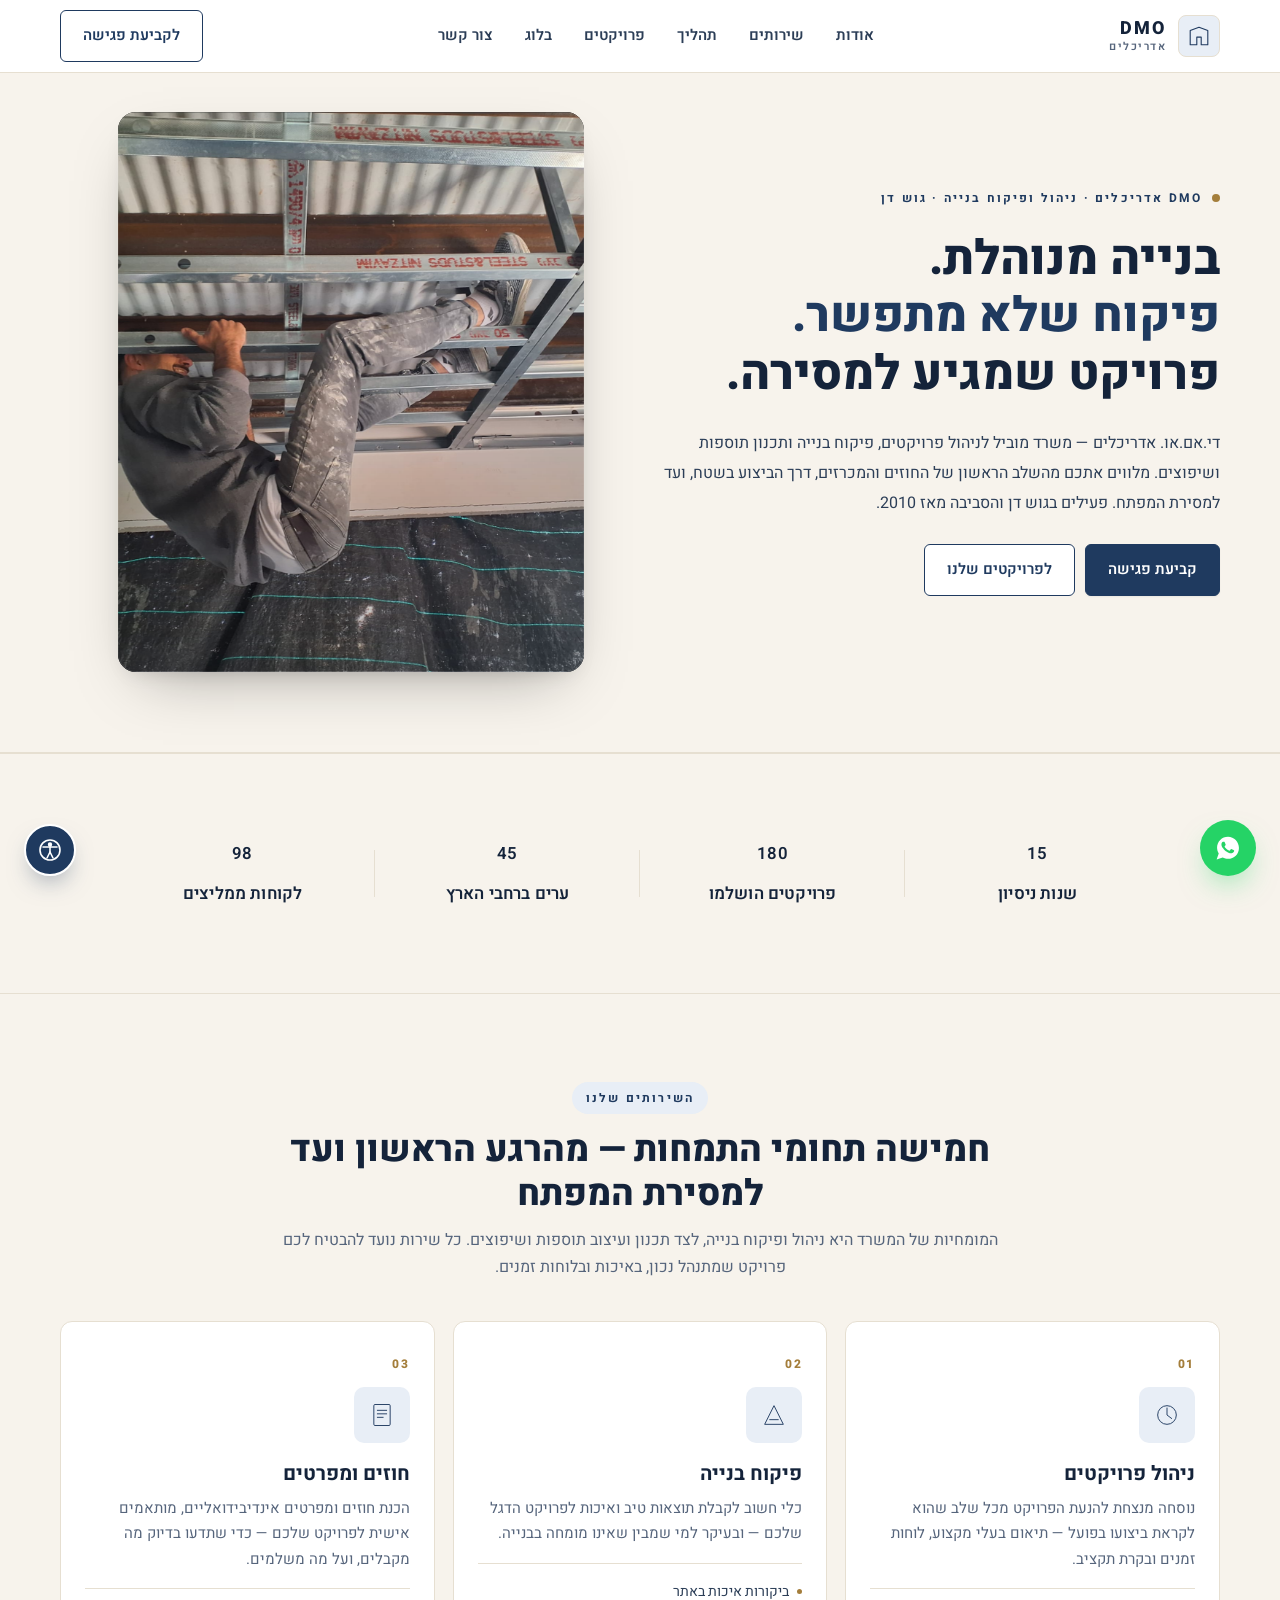
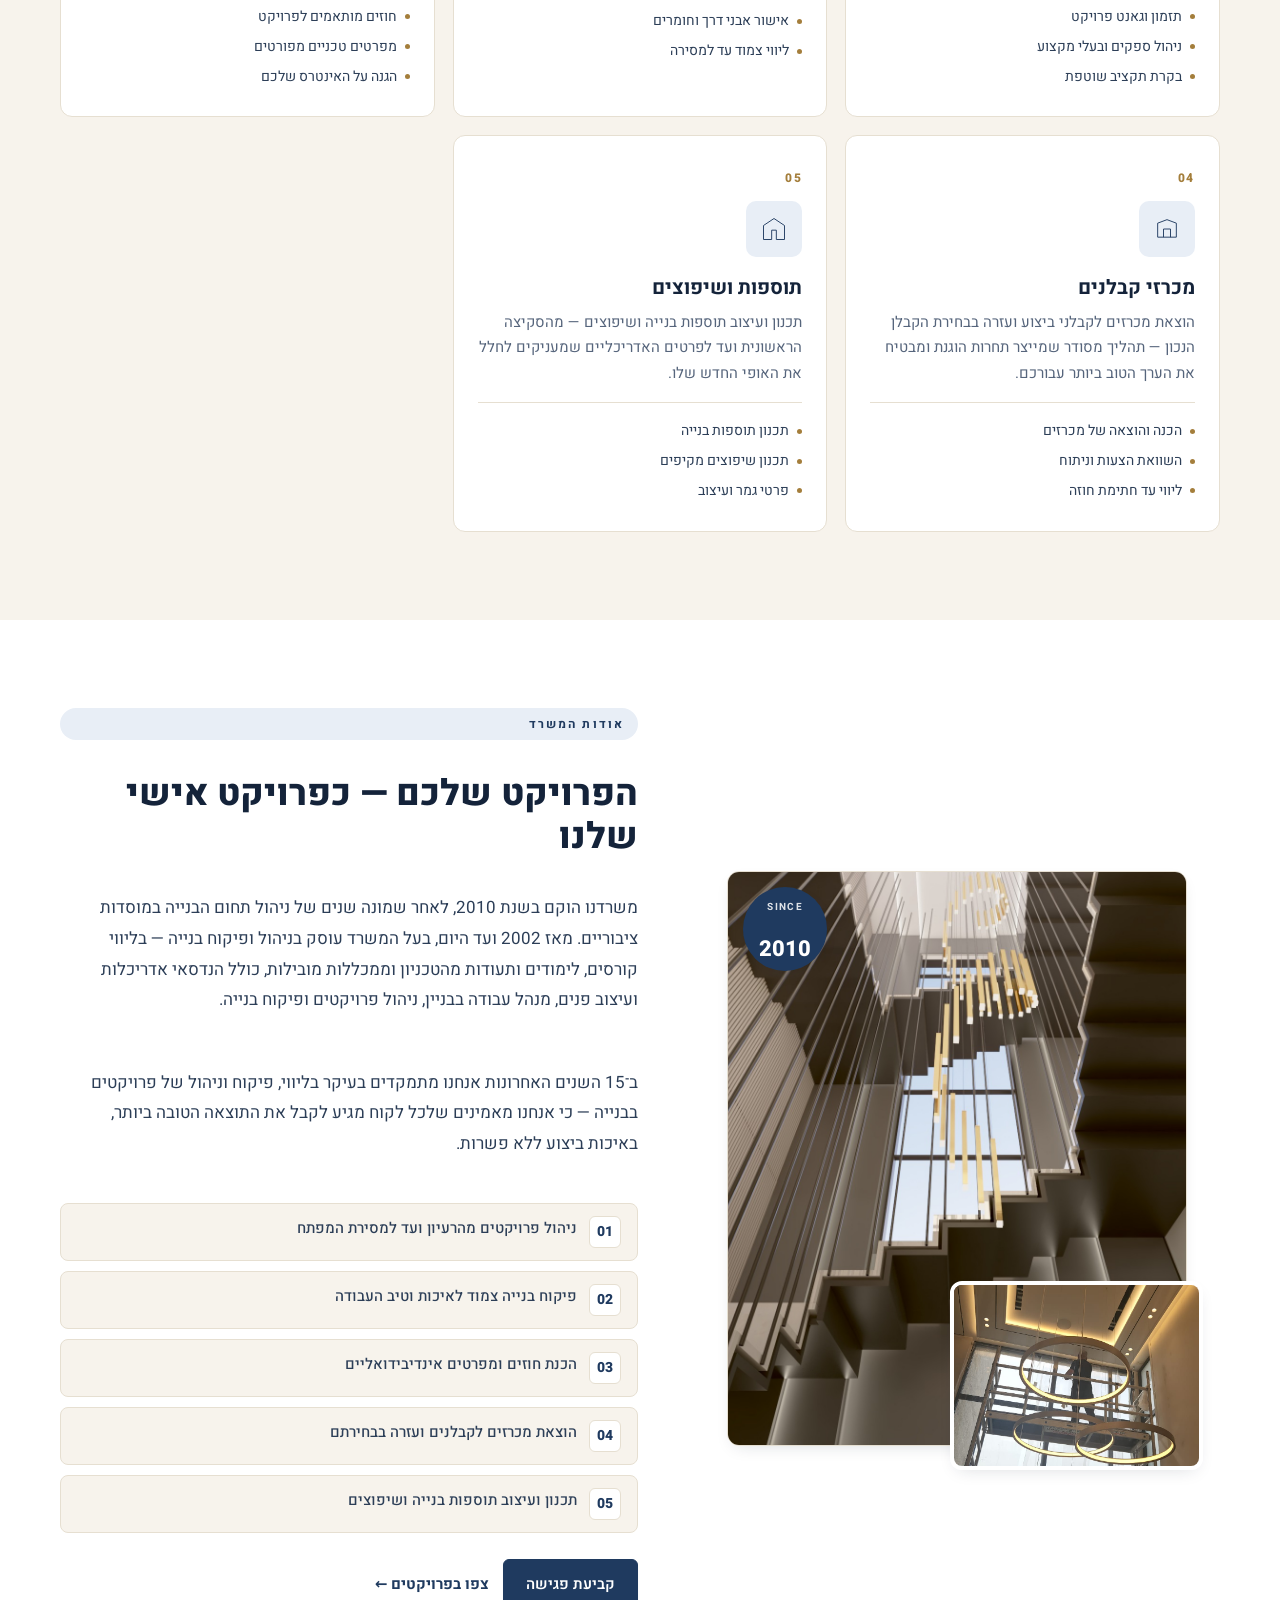
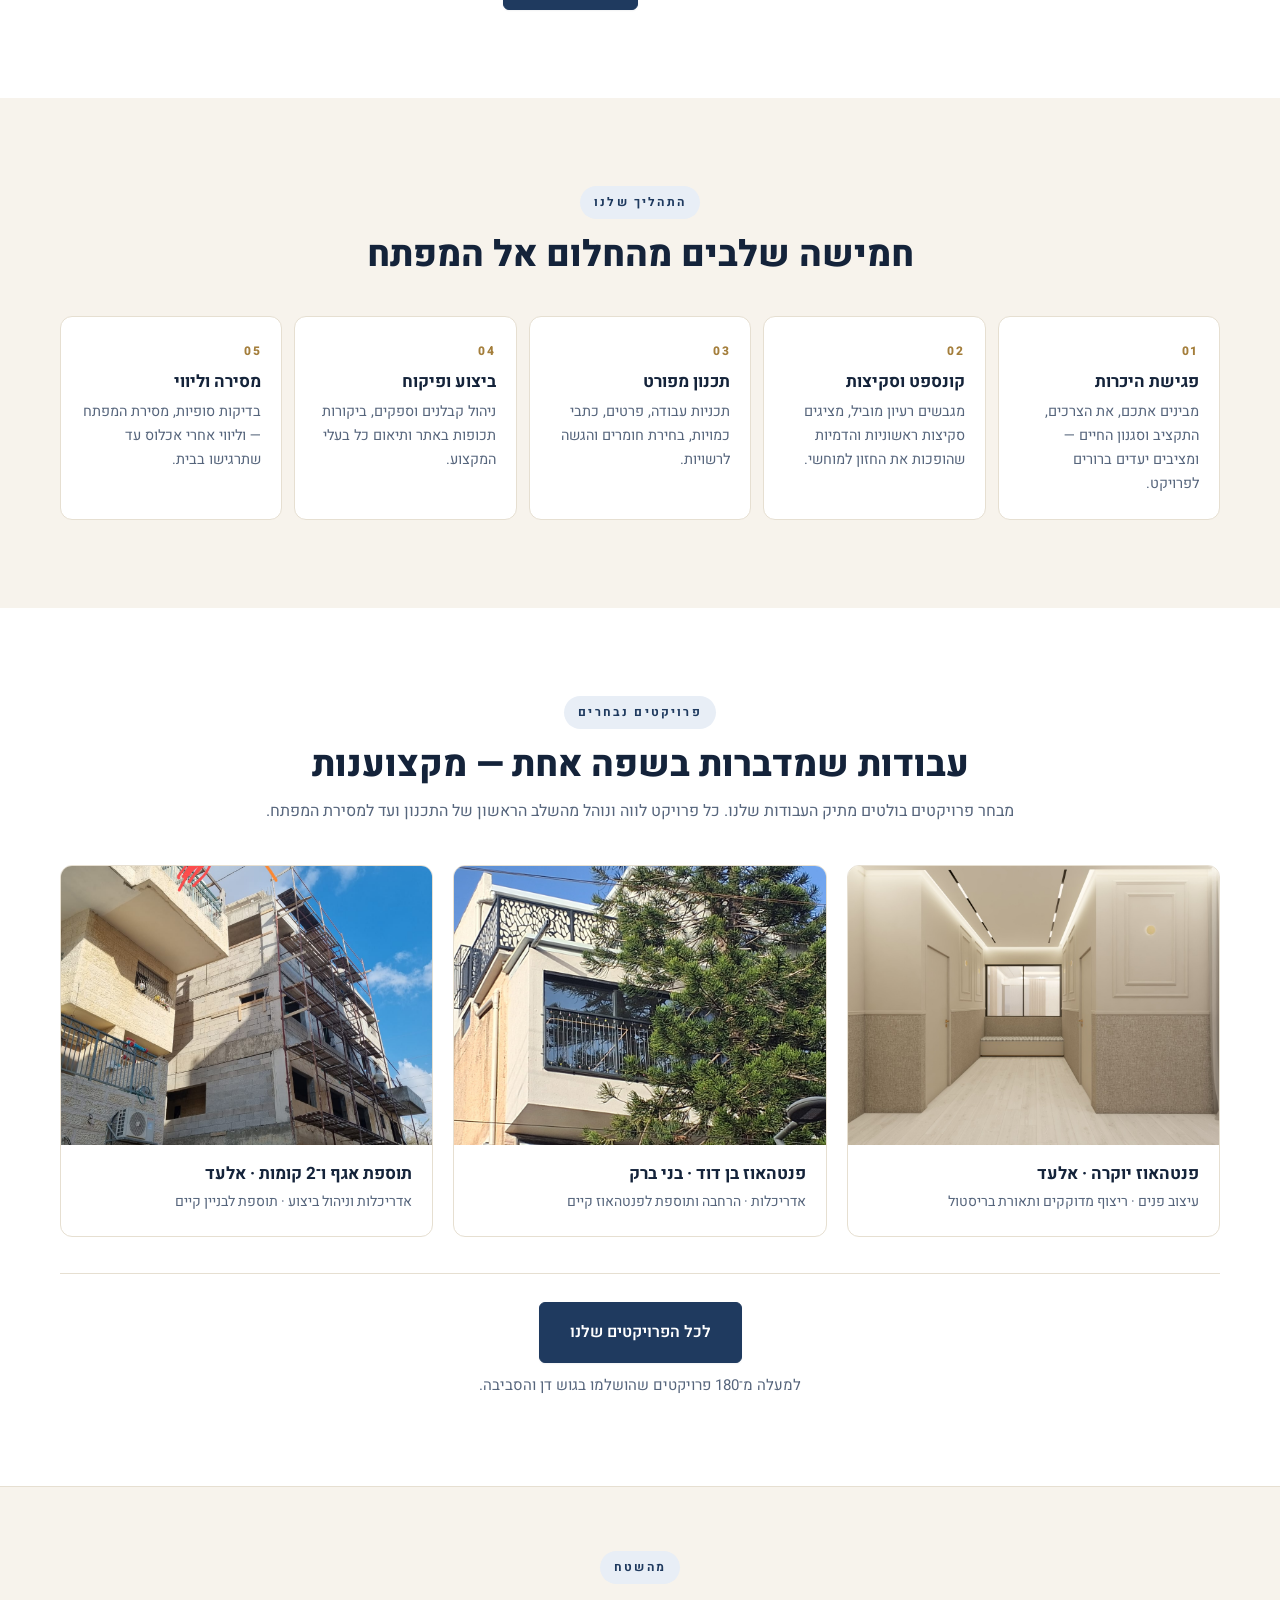
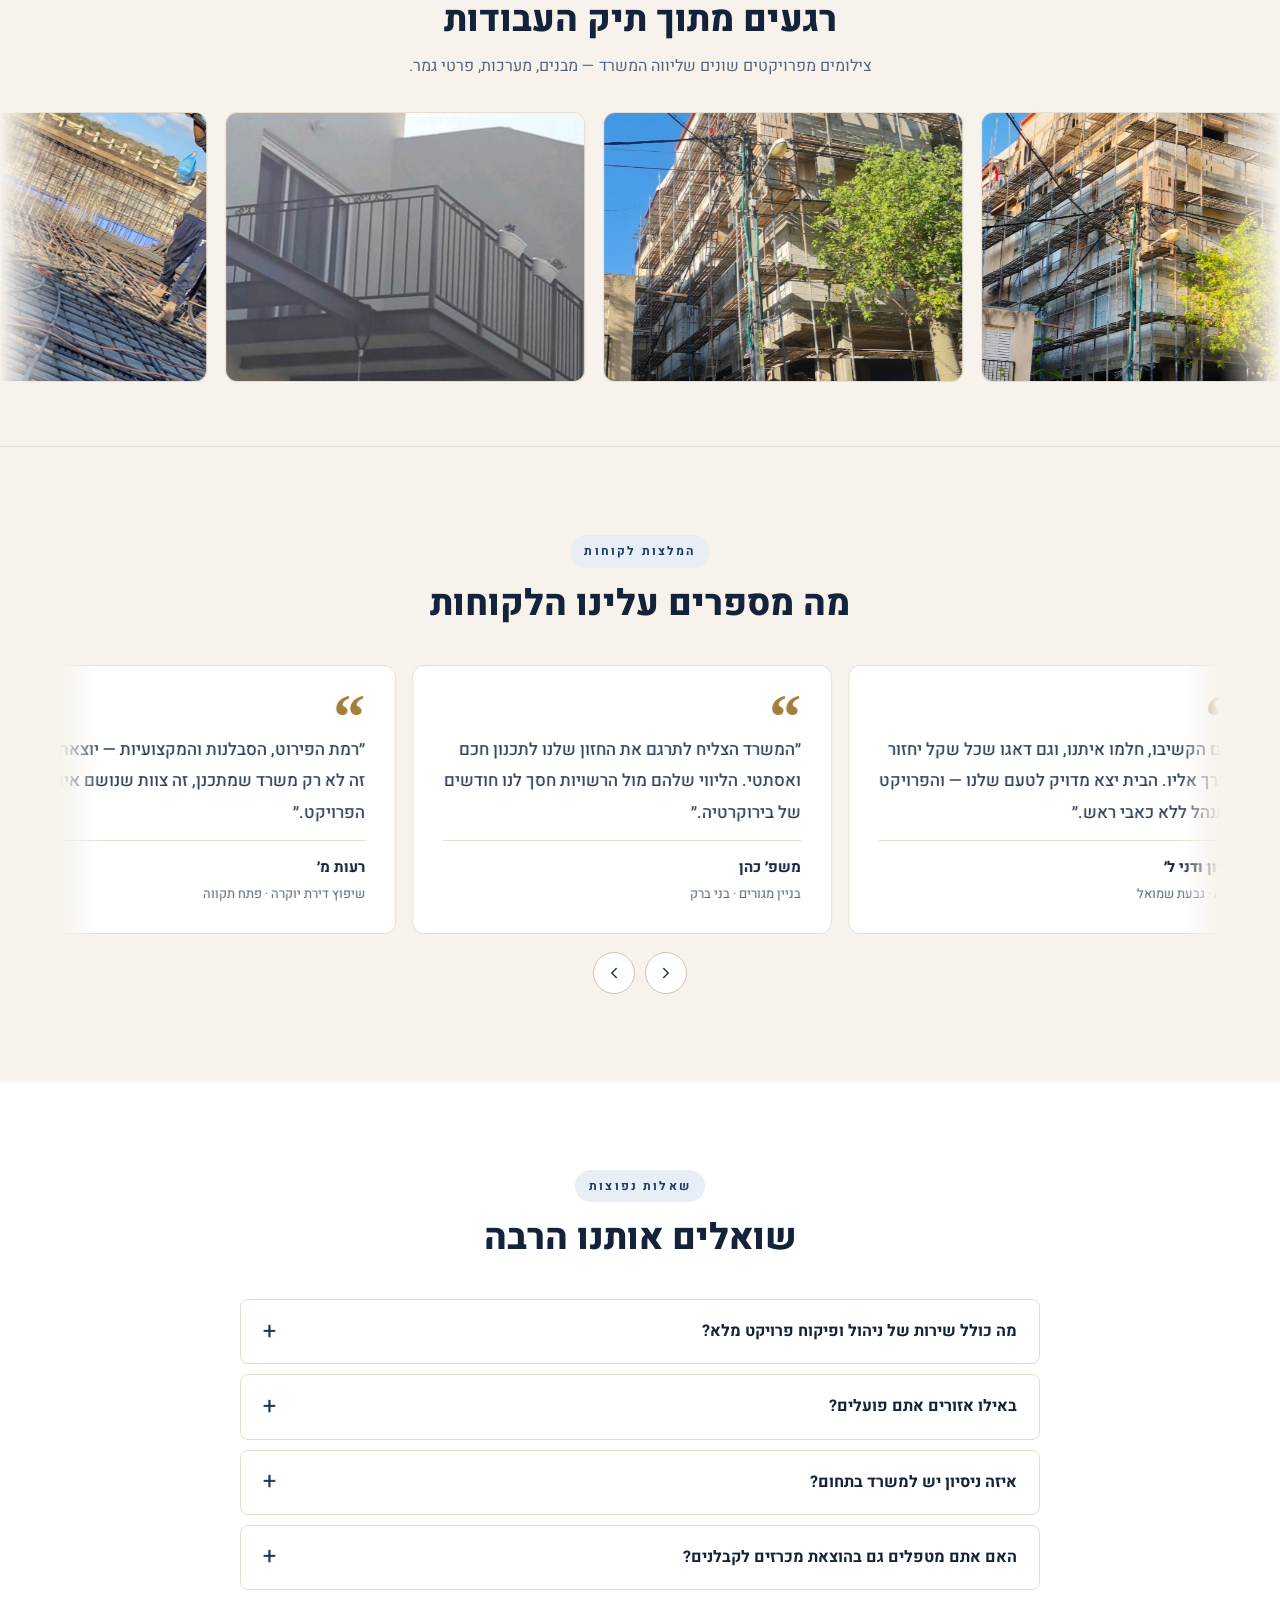
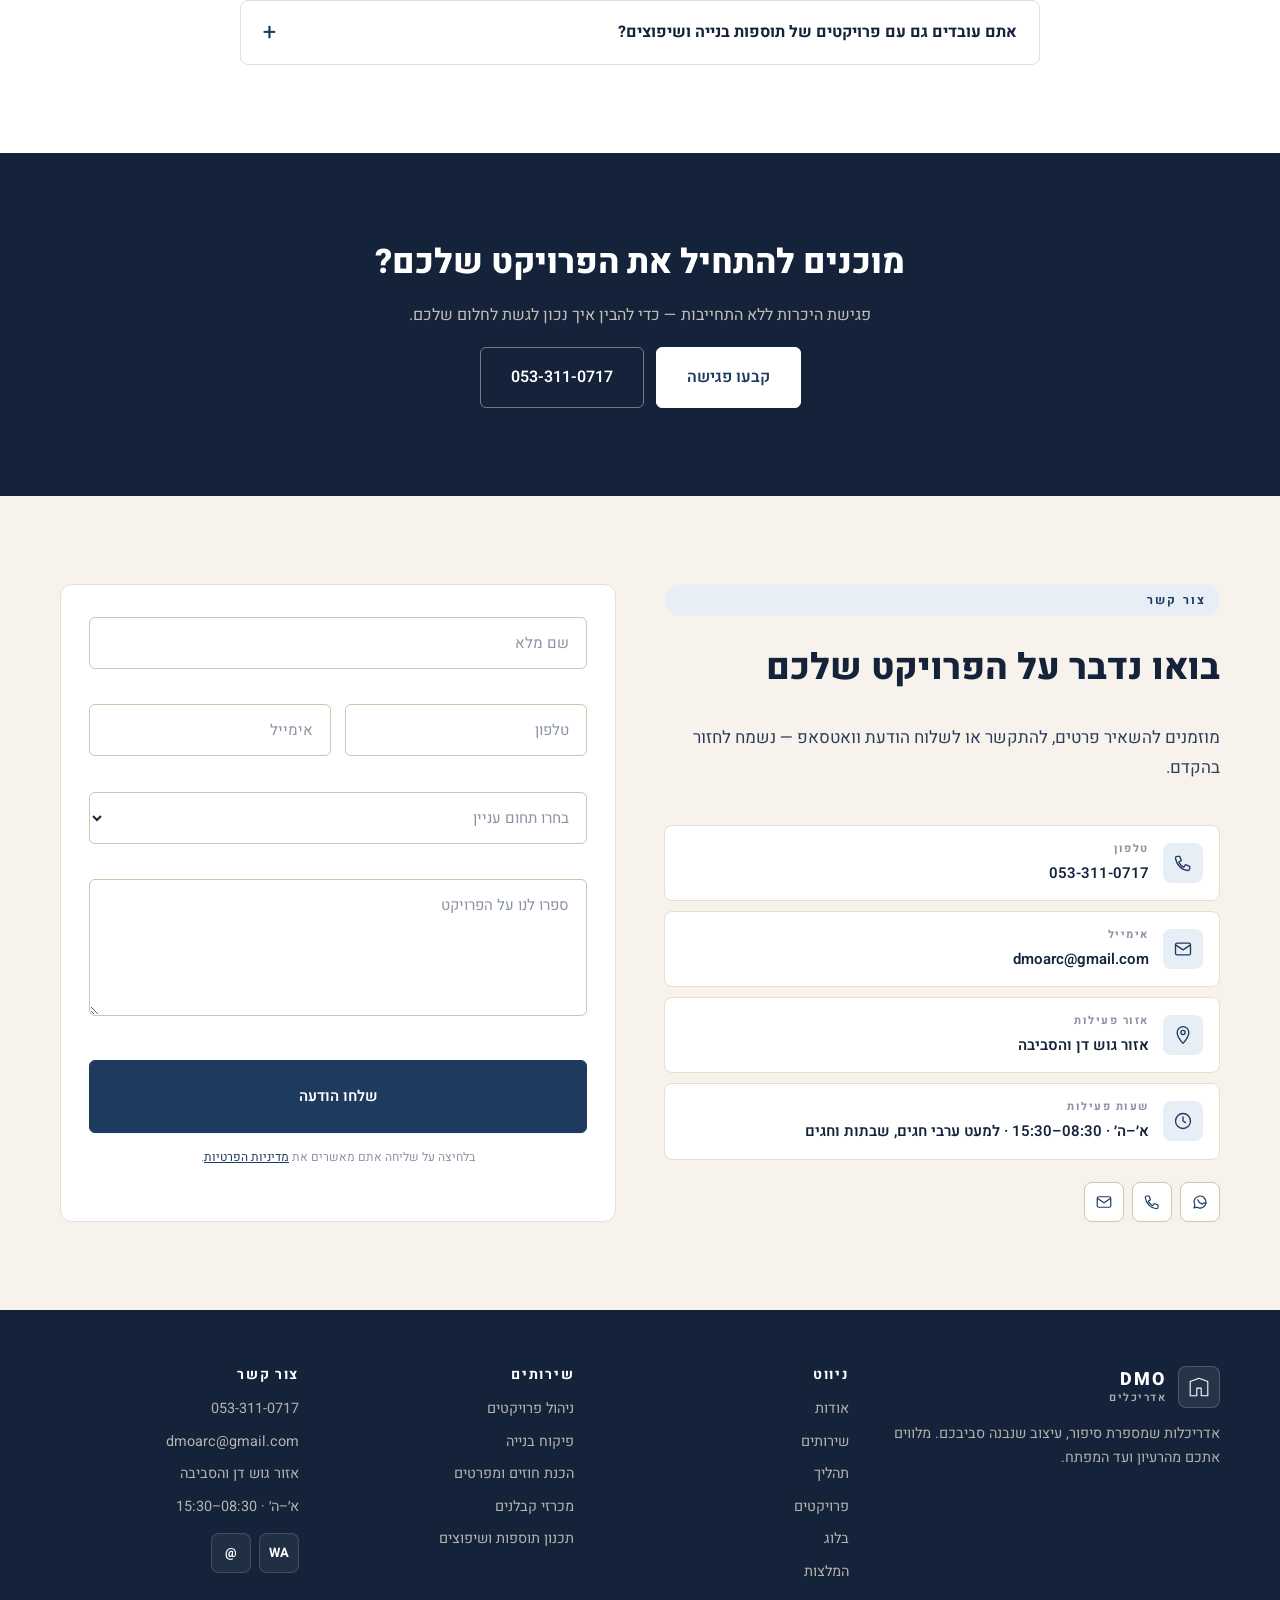
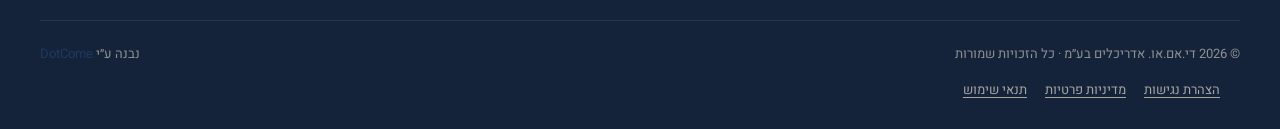
==== commit d2cd268a: "Hero slideshow, bolder stats, DotCome footer credit - Add auto-rotating hero slideshow with 8 WhatsA" ====
--- a/index.html
+++ b/index.html
@@ -358,27 +358,43 @@
     <!-- HERO -->
     <section class="hero" id="top" aria-label="ברוכים הבאים">
       <div class="hero__inner container">
-        <div class="hero__eyebrow">
-          <span class="hero__dot"></span>
-          <span>DMO אדריכלים · ניהול ופיקוח בנייה · גוש דן</span>
-        </div>
-
-        <h1 class="hero__title">
-          <span class="sr-only">די.אם.או. אדריכלים — DMO Architects · ניהול ופיקוח בנייה בגוש דן.</span>
-          <span class="line">בנייה מנוהלת.</span>
-          <span class="line"><span class="is-accent">פיקוח שלא מתפשר.</span></span>
-          <span class="line">פרויקט שמגיע למסירה.</span>
-        </h1>
-
-        <p class="hero__lede">
-          די.אם.או. אדריכלים — משרד מוביל לניהול פרויקטים, פיקוח בנייה ותכנון תוספות ושיפוצים.
-          מלווים אתכם מהשלב הראשון של החוזים והמכרזים, דרך הביצוע בשטח, ועד למסירת המפתח.
-          פעילים בגוש דן והסביבה מאז 2010.
-        </p>
-
-        <div class="hero__cta">
-          <a href="#contact" class="btn btn--primary">קביעת פגישה</a>
-          <a href="projects.html" class="btn btn--ghost">לפרויקטים שלנו</a>
+        <div class="hero__copy">
+          <div class="hero__eyebrow">
+            <span class="hero__dot"></span>
+            <span>DMO אדריכלים · ניהול ופיקוח בנייה · גוש דן</span>
+          </div>
+
+          <h1 class="hero__title">
+            <span class="sr-only">די.אם.או. אדריכלים — DMO Architects · ניהול ופיקוח בנייה בגוש דן.</span>
+            <span class="line">בנייה מנוהלת.</span>
+            <span class="line"><span class="is-accent">פיקוח שלא מתפשר.</span></span>
+            <span class="line">פרויקט שמגיע למסירה.</span>
+          </h1>
+
+          <p class="hero__lede">
+            די.אם.או. אדריכלים — משרד מוביל לניהול פרויקטים, פיקוח בנייה ותכנון תוספות ושיפוצים.
+            מלווים אתכם מהשלב הראשון של החוזים והמכרזים, דרך הביצוע בשטח, ועד למסירת המפתח.
+            פעילים בגוש דן והסביבה מאז 2010.
+          </p>
+
+          <div class="hero__cta">
+            <a href="#contact" class="btn btn--primary">קביעת פגישה</a>
+            <a href="projects.html" class="btn btn--ghost">לפרויקטים שלנו</a>
+          </div>
+        </div>
+
+        <div class="hero__media" aria-hidden="true">
+          <div class="hero__slides" id="heroSlides">
+            <img src="Media/WhatsApp Image 2026-04-20 at 16.28.38.jpeg" alt="" class="hero__slide is-active" loading="eager" />
+            <img src="Media/WhatsApp Image 2026-04-20 at 16.28.39.jpeg" alt="" class="hero__slide" loading="lazy" />
+            <img src="Media/WhatsApp Image 2026-04-20 at 16.42.23.jpeg" alt="" class="hero__slide" loading="lazy" />
+            <img src="Media/WhatsApp Image 2026-04-20 at 16.42.27.jpeg" alt="" class="hero__slide" loading="lazy" />
+            <img src="Media/WhatsApp Image 2026-04-20 at 16.42.27 (1).jpeg" alt="" class="hero__slide" loading="lazy" />
+            <img src="Media/WhatsApp Image 2026-04-20 at 16.42.27 (2).jpeg" alt="" class="hero__slide" loading="lazy" />
+            <img src="Media/WhatsApp Image 2026-04-20 at 16.42.27 (3).jpeg" alt="" class="hero__slide" loading="lazy" />
+            <img src="Media/WhatsApp Image 2026-04-20 at 16.42.27 (4).jpeg" alt="" class="hero__slide" loading="lazy" />
+          </div>
+          <div class="hero__media-frame" aria-hidden="true"></div>
         </div>
       </div>
     </section>
@@ -387,11 +403,11 @@
     <section class="stats" aria-label="נתוני המשרד">
       <div class="container stats__grid">
         <div class="stat">
-          <strong><span data-counter="15">0</span>+</strong>
+          <strong><span data-counter="15">0</span></strong>
           <span>שנות ניסיון</span>
         </div>
         <div class="stat">
-          <strong><span data-counter="180">0</span>+</strong>
+          <strong><span data-counter="180">0</span></strong>
           <span>פרויקטים הושלמו</span>
         </div>
         <div class="stat">
@@ -399,7 +415,7 @@
           <span>ערים ברחבי הארץ</span>
         </div>
         <div class="stat">
-          <strong><span data-counter="98">0</span>%</strong>
+          <strong><span data-counter="98">0</span></strong>
           <span>לקוחות ממליצים</span>
         </div>
       </div>
@@ -911,7 +927,7 @@
 
     <div class="footer__bottom container">
       <span>© <span id="year"></span> די.אם.או. אדריכלים בע״מ · כל הזכויות שמורות</span>
-      <span>Designed with ✦ detail</span>
+      <span>נבנה ע״י <a href="https://dotcome.co.il" target="_blank" rel="noopener">DotCome</a></span>
     </div>
     <div class="container footer__legal">
       <a href="accessibility.html">הצהרת נגישות</a>
--- a/assets/css/style.css
+++ b/assets/css/style.css
@@ -388,7 +388,54 @@
 
 .hero__inner {
   position: relative; z-index: 2;
-  display: grid; gap: 22px;
+  display: grid; gap: 28px;
+}
+.hero__copy { display: grid; gap: 22px; }
+@media (min-width: 900px) {
+  .hero__inner {
+    grid-template-columns: 1.05fr 0.95fr;
+    align-items: center;
+    gap: 56px;
+  }
+}
+
+/* Hero slideshow */
+.hero__media {
+  position: relative;
+  border-radius: 18px;
+  overflow: hidden;
+  box-shadow: 0 24px 60px -24px rgba(0,0,0,.35), 0 8px 22px -12px rgba(0,0,0,.18);
+  aspect-ratio: 4 / 3;
+  background: #111;
+}
+@media (min-width: 900px) {
+  .hero__media { aspect-ratio: 5 / 6; max-height: 560px; }
+}
+.hero__slides {
+  position: absolute; inset: 0;
+}
+.hero__slide {
+  position: absolute; inset: 0;
+  width: 100%; height: 100%;
+  object-fit: cover;
+  opacity: 0;
+  transform: scale(1.06);
+  transition: opacity 1.1s ease, transform 6s ease-out;
+  will-change: opacity, transform;
+}
+.hero__slide.is-active {
+  opacity: 1;
+  transform: scale(1);
+}
+.hero__media-frame {
+  position: absolute; inset: 0;
+  pointer-events: none;
+  background: linear-gradient(180deg, rgba(0,0,0,0) 55%, rgba(0,0,0,.28) 100%);
+  border: 1px solid rgba(255,255,255,.08);
+  border-radius: inherit;
+}
+@media (prefers-reduced-motion: reduce) {
+  .hero__slide { transition: opacity .3s ease; transform: none; }
 }
 .hero__eyebrow {
   display: inline-flex; align-items: center; gap: 10px;
@@ -439,17 +486,18 @@
 
 /* ========= STATS BAR (under hero) ========= */
 .stats {
-  background: #fff;
+  background: var(--bg-2, #f5f7fa);
+  border-top: 1px solid var(--line);
   border-bottom: 1px solid var(--line);
-  padding-block: 72px;
+  padding-block: 88px;
 }
 .stats__grid {
   display: grid;
   grid-template-columns: repeat(2, 1fr);
-  gap: 48px 16px;
+  gap: 40px 0;
   max-width: 1100px;
   margin-inline: auto;
-  align-items: start;
+  align-items: stretch;
 }
 @media (min-width: 800px) {
   .stats__grid {
@@ -463,31 +511,43 @@
   align-items: center;
   justify-content: center;
   text-align: center;
-  padding: 0 12px;
+  padding: 0 16px;
+  position: relative;
+}
+@media (min-width: 800px) {
+  .stat + .stat::before {
+    content: "";
+    position: absolute;
+    inset-block: 8px;
+    inset-inline-start: 0;
+    width: 1px;
+    background: var(--line);
+  }
 }
 .stat strong {
   display: block;
-  font-size: 3.25rem;
-  font-weight: 800;
-  color: var(--text);
+  font-size: 4rem;
+  font-weight: 900;
+  color: var(--accent, var(--text));
   line-height: 1;
-  letter-spacing: -0.03em;
+  letter-spacing: -0.04em;
   font-variant-numeric: tabular-nums;
-  margin: 0 0 14px;
+  margin: 0 0 16px;
   white-space: nowrap;
 }
 @media (min-width: 800px) {
-  .stat strong { font-size: 3.75rem; }
+  .stat strong { font-size: 4.5rem; }
 }
 @media (min-width: 1100px) {
-  .stat strong { font-size: 4.25rem; }
+  .stat strong { font-size: 5rem; }
 }
 .stat span {
   display: block;
-  font-size: 1rem;
-  color: var(--text-dim);
-  font-weight: 500;
+  font-size: 1.05rem;
+  color: var(--text);
+  font-weight: 600;
   line-height: 1.4;
+  letter-spacing: 0.01em;
 }
 
 /* ========= SERVICES ========= */
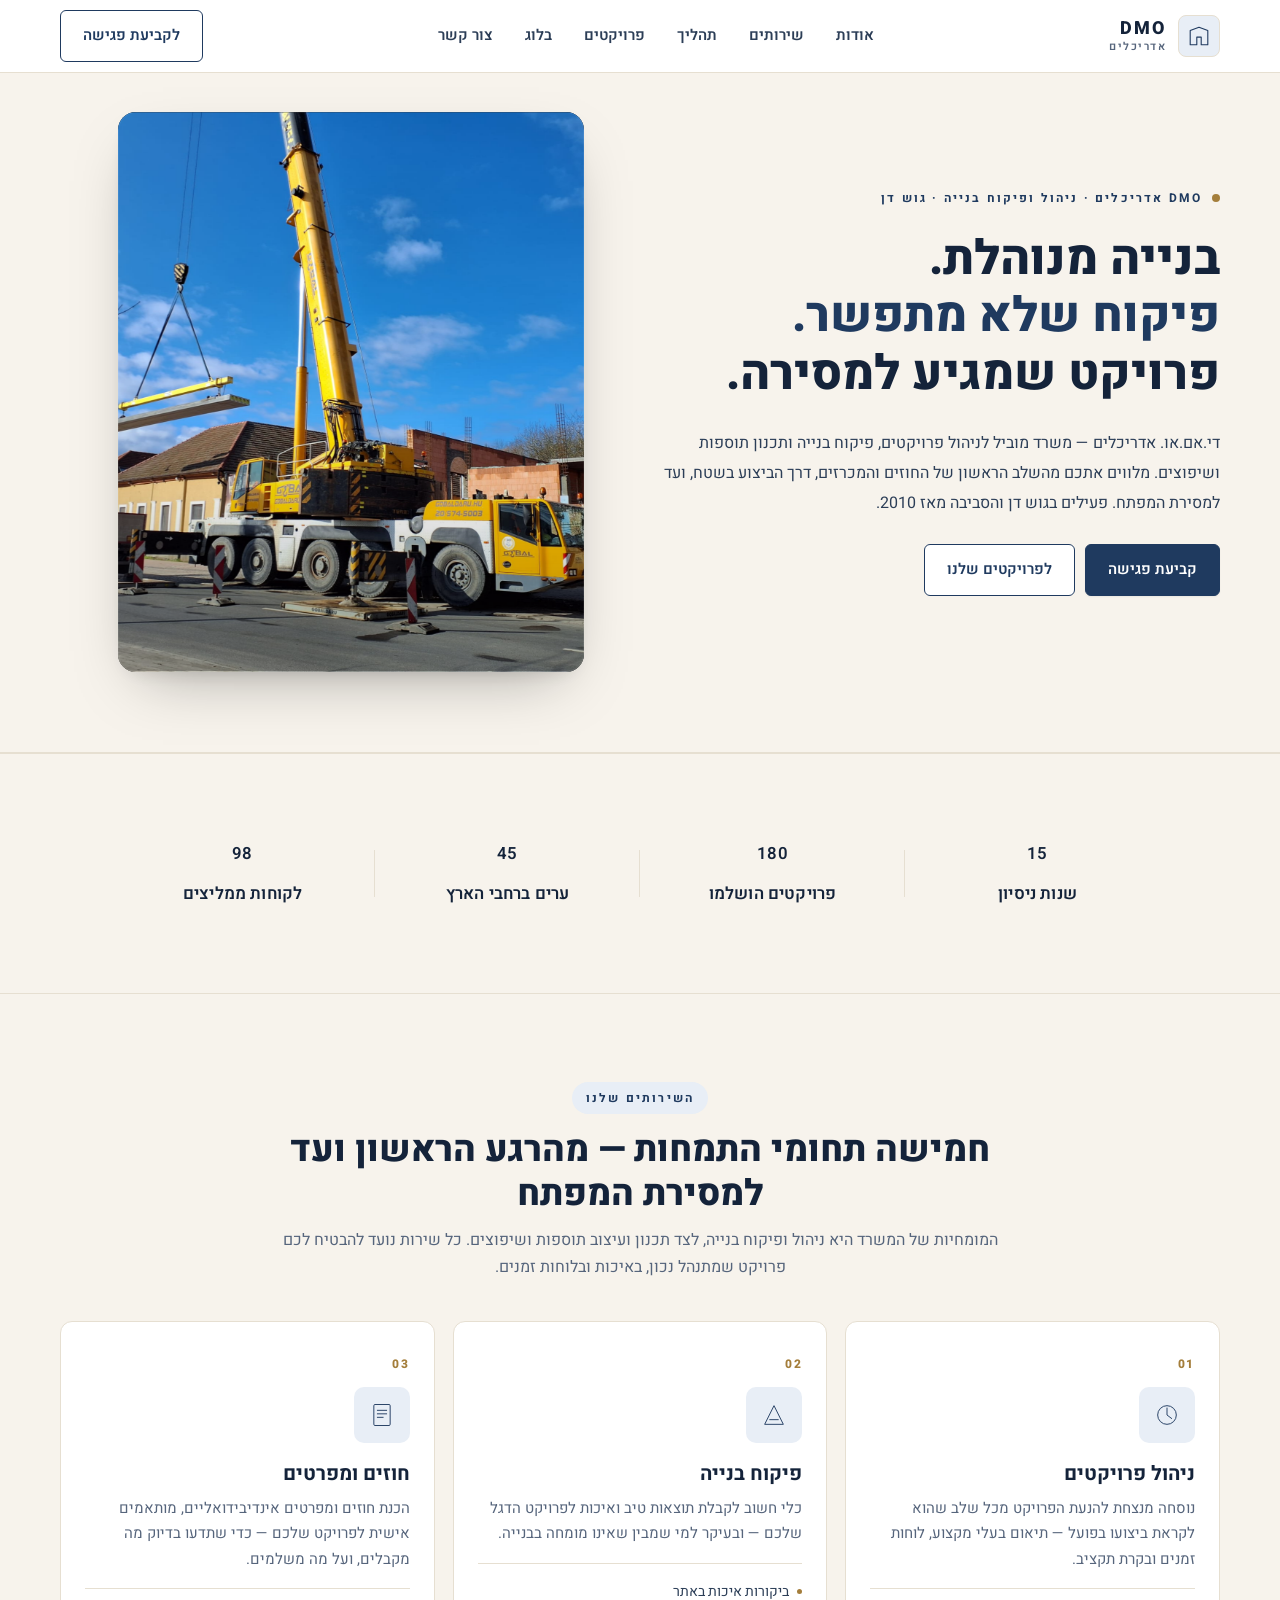
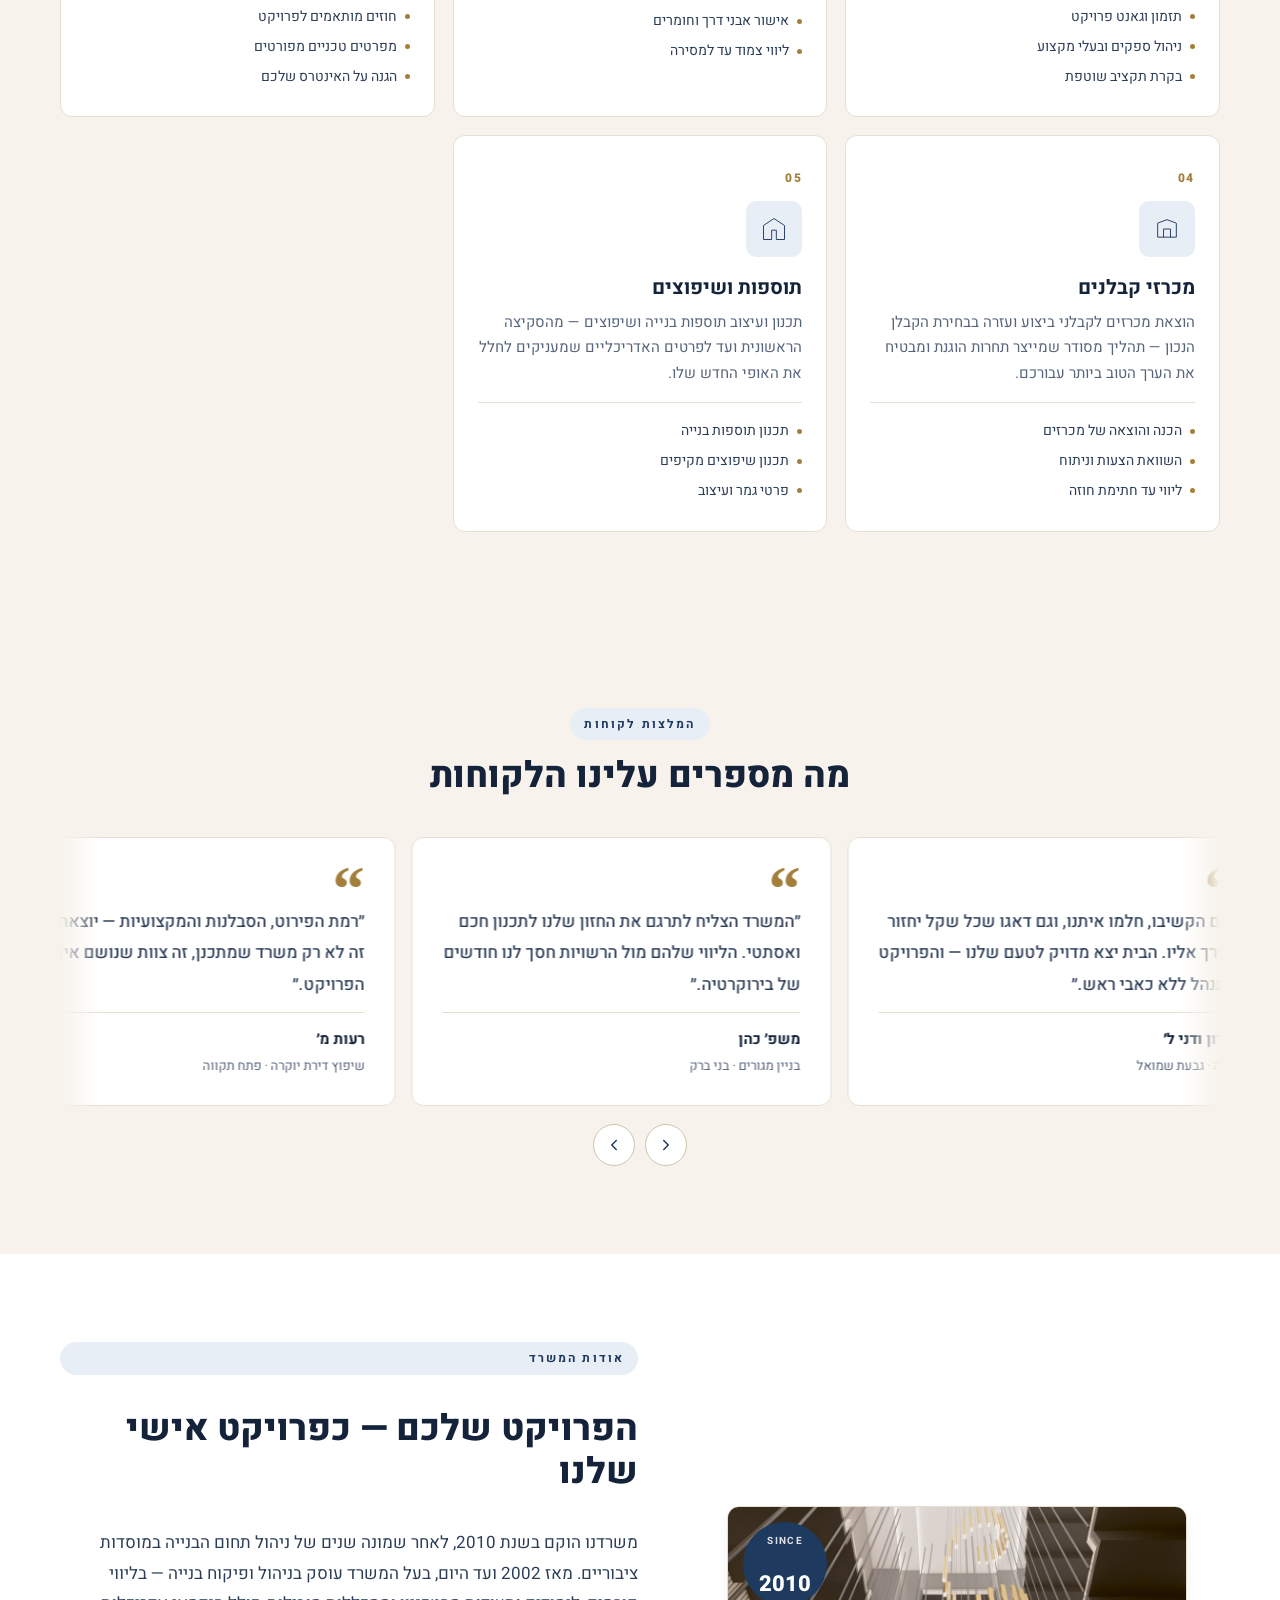
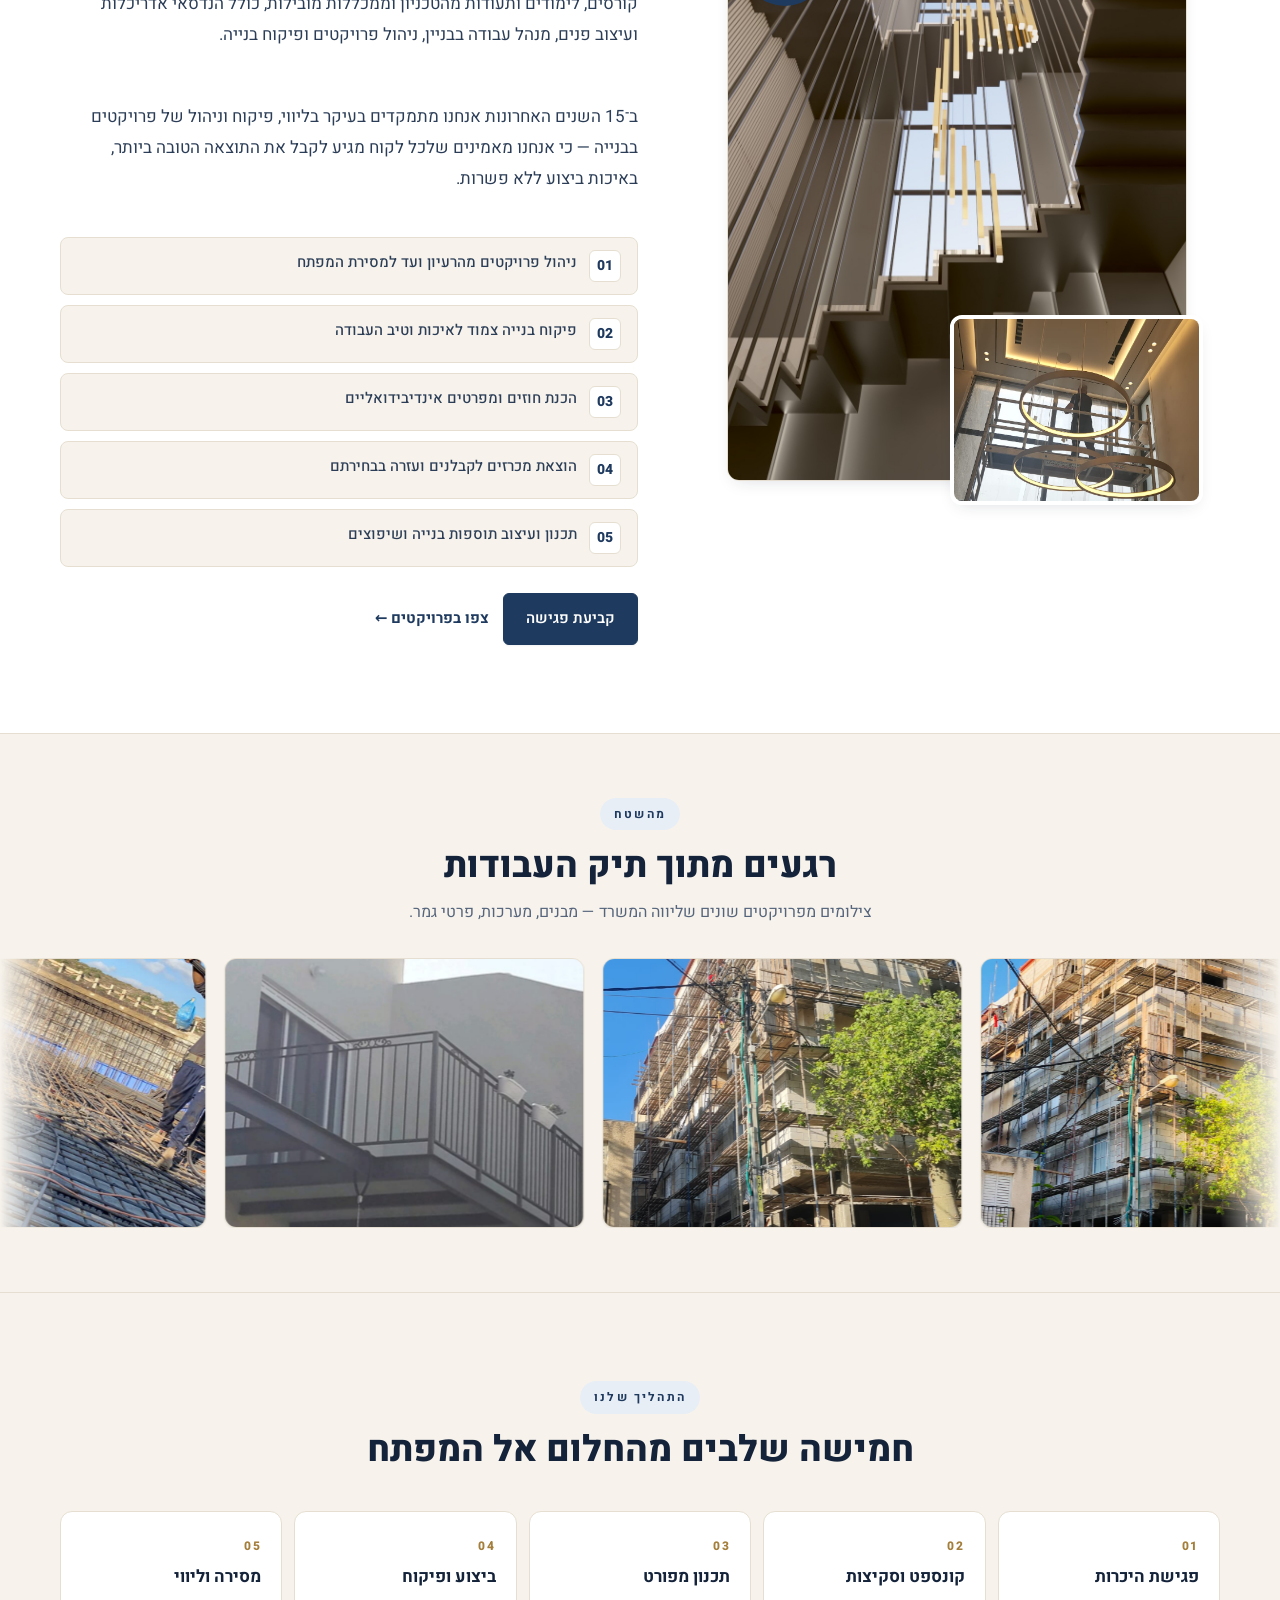
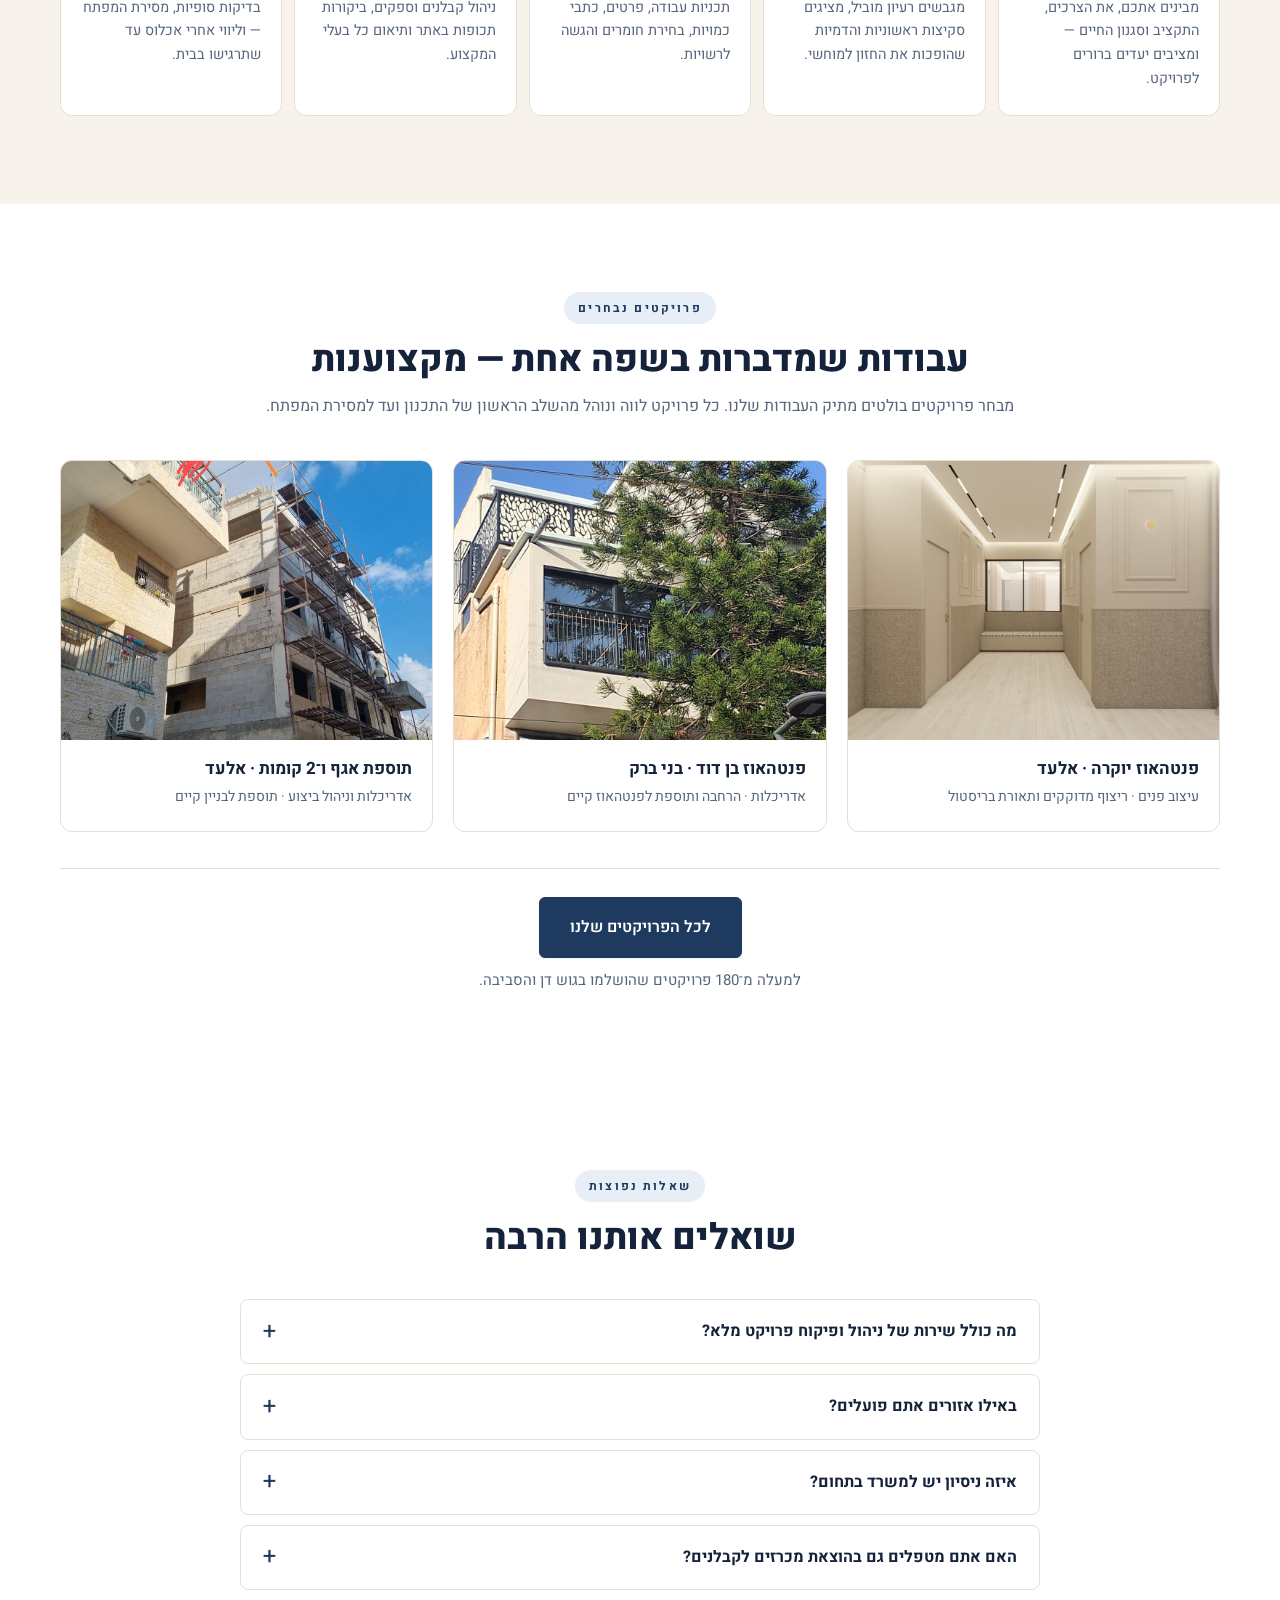
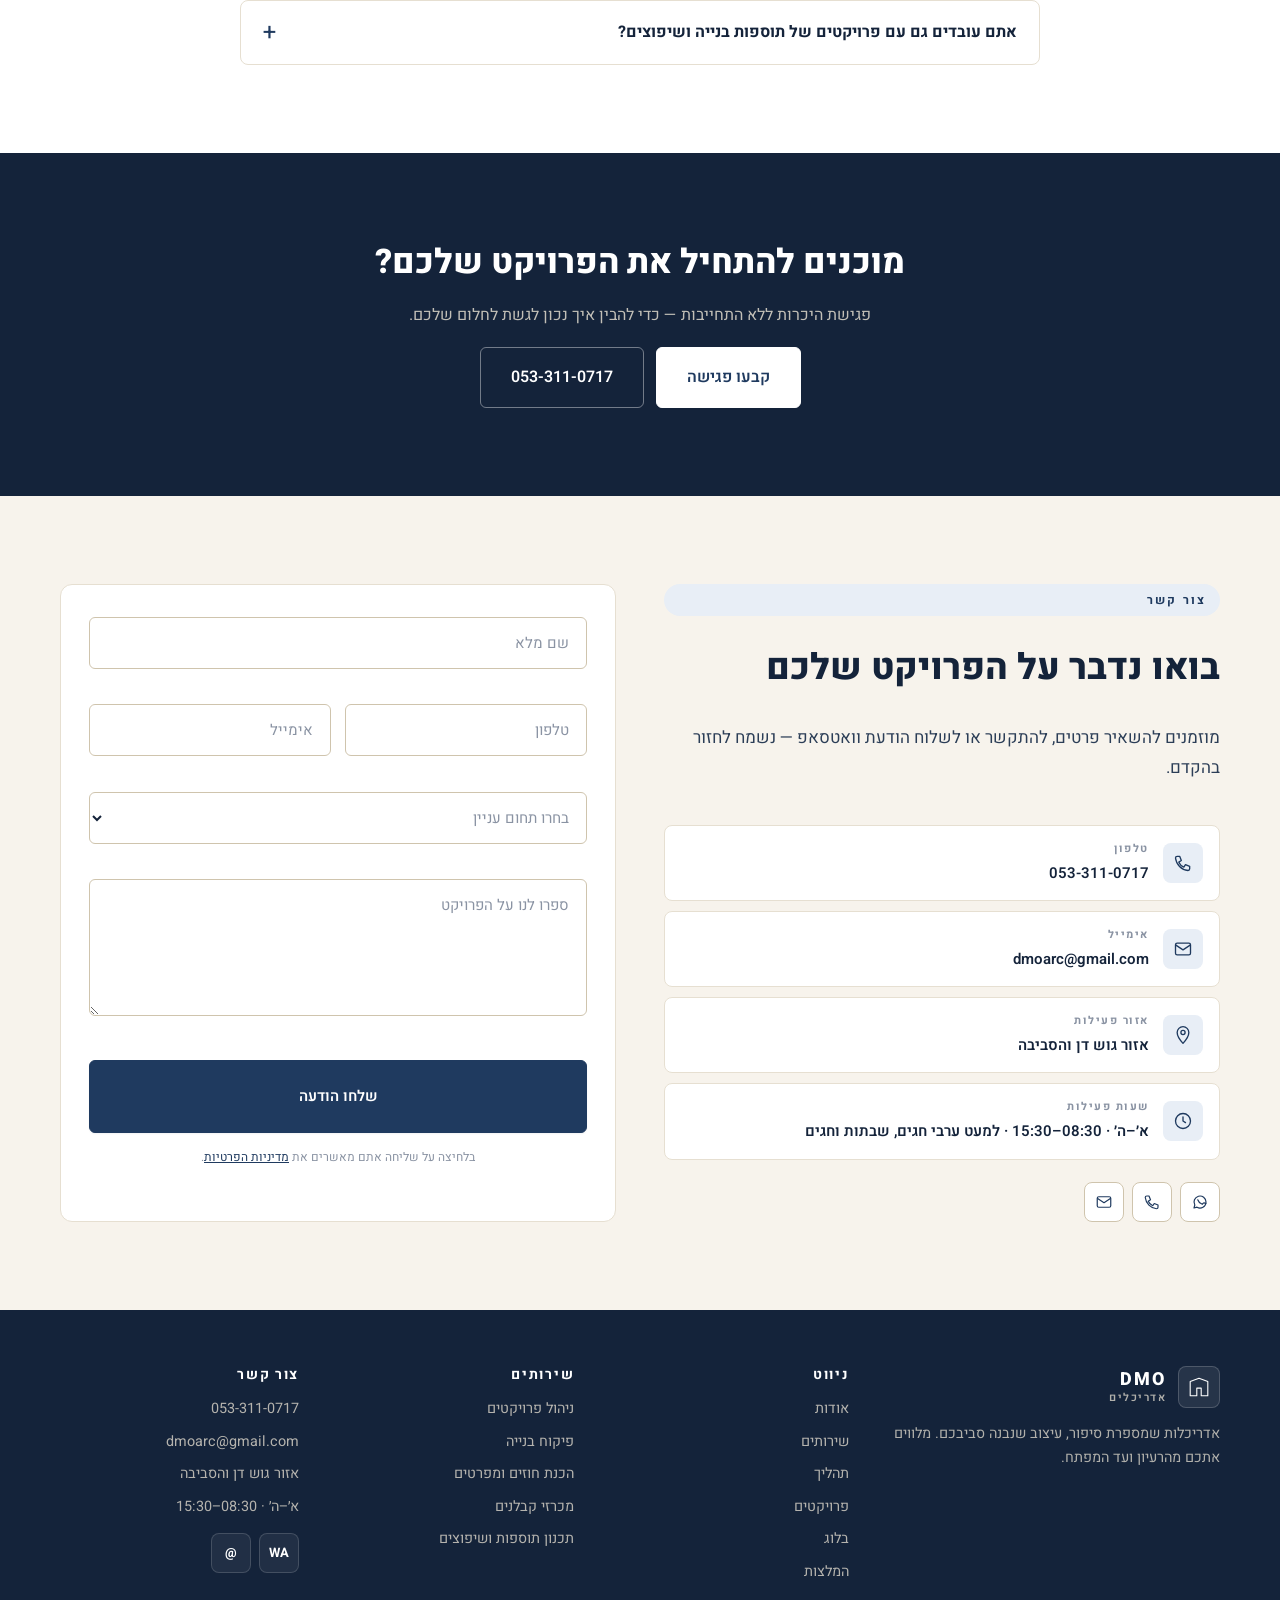
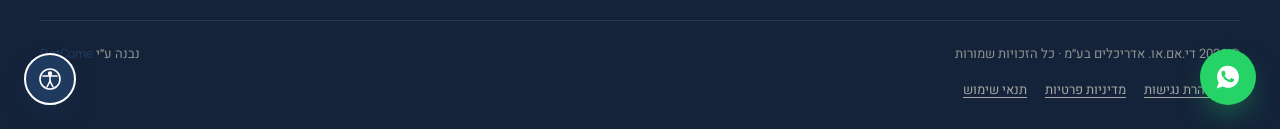
==== commit b93ba1b3: "Reorder homepage sections, motion polish, layout fixes - Reorder index sections: hero → stats → serv" ====
--- a/index.html
+++ b/index.html
@@ -385,8 +385,7 @@
 
         <div class="hero__media" aria-hidden="true">
           <div class="hero__slides" id="heroSlides">
-            <img src="Media/WhatsApp Image 2026-04-20 at 16.28.38.jpeg" alt="" class="hero__slide is-active" loading="eager" />
-            <img src="Media/WhatsApp Image 2026-04-20 at 16.28.39.jpeg" alt="" class="hero__slide" loading="lazy" />
+            <img src="Media/WhatsApp Image 2026-04-20 at 16.28.39.jpeg" alt="" class="hero__slide is-active" loading="eager" />
             <img src="Media/WhatsApp Image 2026-04-20 at 16.42.23.jpeg" alt="" class="hero__slide" loading="lazy" />
             <img src="Media/WhatsApp Image 2026-04-20 at 16.42.27.jpeg" alt="" class="hero__slide" loading="lazy" />
             <img src="Media/WhatsApp Image 2026-04-20 at 16.42.27 (1).jpeg" alt="" class="hero__slide" loading="lazy" />
@@ -504,158 +503,6 @@
               <li>פרטי גמר ועיצוב</li>
             </ul>
           </article>
-        </div>
-      </div>
-    </section>
-
-    <!-- ABOUT -->
-    <section class="about section" id="about" aria-labelledby="about-title">
-      <div class="container about__grid">
-        <div class="about__media" data-reveal="right">
-          <div class="about__image about__image--main">
-            <img src="assets/img/staircase.jpg" alt="תכנון מדרגות דרמטיות עם גופי תאורה זהובים תלויים — פרויקט של DMO" loading="lazy" />
-          </div>
-          <div class="about__image about__image--sub">
-            <img src="assets/img/lobby-rings.jpg" alt="לובי גבוה עם תאורת טבעות זהובה — עיצוב של משרד DMO" loading="lazy" />
-          </div>
-          <div class="about__badge" aria-hidden="true">
-            <span>Since</span>
-            <strong>2010</strong>
-          </div>
-        </div>
-
-        <div class="about__content" data-reveal="left">
-          <span class="eyebrow">אודות המשרד</span>
-          <h2 id="about-title" class="section-title">
-            הפרויקט שלכם — כפרויקט אישי שלנו
-          </h2>
-          <p class="lead">
-            משרדנו הוקם בשנת 2010, לאחר שמונה שנים של ניהול תחום הבנייה במוסדות ציבוריים.
-            מאז 2002 ועד היום, בעל המשרד עוסק בניהול ופיקוח בנייה — בליווי קורסים, לימודים
-            ותעודות מהטכניון וממכללות מובילות, כולל הנדסאי אדריכלות ועיצוב פנים, מנהל עבודה
-            בבניין, ניהול פרויקטים ופיקוח בנייה.
-          </p>
-          <p class="lead">
-            ב־15 השנים האחרונות אנחנו מתמקדים בעיקר בליווי, פיקוח וניהול של פרויקטים בבנייה —
-            כי אנחנו מאמינים שלכל לקוח מגיע לקבל את התוצאה הטובה ביותר, באיכות ביצוע ללא פשרות.
-          </p>
-          <ul class="about__list">
-            <li><span>01</span> ניהול פרויקטים מהרעיון ועד למסירת המפתח</li>
-            <li><span>02</span> פיקוח בנייה צמוד לאיכות וטיב העבודה</li>
-            <li><span>03</span> הכנת חוזים ומפרטים אינדיבידואליים</li>
-            <li><span>04</span> הוצאת מכרזים לקבלנים ועזרה בבחירתם</li>
-            <li><span>05</span> תכנון ועיצוב תוספות בנייה ושיפוצים</li>
-          </ul>
-          <div class="about__actions">
-            <a href="#contact" class="btn btn--primary">קביעת פגישה</a>
-            <a href="projects.html" class="btn btn--link">צפו בפרויקטים ←</a>
-          </div>
-        </div>
-      </div>
-    </section>
-
-    <!-- PROCESS -->
-    <section class="process section" id="process" aria-labelledby="process-title">
-      <div class="container">
-        <header class="section-head" data-reveal="up">
-          <span class="eyebrow">התהליך שלנו</span>
-          <h2 id="process-title" class="section-title">
-            חמישה שלבים מהחלום אל המפתח
-          </h2>
-        </header>
-
-        <ol class="process__list">
-          <li class="process__step" data-reveal="up" style="--i:0">
-            <div class="process__num">01</div>
-            <h3>פגישת היכרות</h3>
-            <p>מבינים אתכם, את הצרכים, התקציב וסגנון החיים — ומציבים יעדים ברורים לפרויקט.</p>
-          </li>
-          <li class="process__step" data-reveal="up" style="--i:1">
-            <div class="process__num">02</div>
-            <h3>קונספט וסקיצות</h3>
-            <p>מגבשים רעיון מוביל, מציגים סקיצות ראשוניות והדמיות שהופכות את החזון למוחשי.</p>
-          </li>
-          <li class="process__step" data-reveal="up" style="--i:2">
-            <div class="process__num">03</div>
-            <h3>תכנון מפורט</h3>
-            <p>תכניות עבודה, פרטים, כתבי כמויות, בחירת חומרים והגשה לרשויות.</p>
-          </li>
-          <li class="process__step" data-reveal="up" style="--i:3">
-            <div class="process__num">04</div>
-            <h3>ביצוע ופיקוח</h3>
-            <p>ניהול קבלנים וספקים, ביקורות תכופות באתר ותיאום כל בעלי המקצוע.</p>
-          </li>
-          <li class="process__step" data-reveal="up" style="--i:4">
-            <div class="process__num">05</div>
-            <h3>מסירה וליווי</h3>
-            <p>בדיקות סופיות, מסירת המפתח — וליווי אחרי אכלוס עד שתרגישו בבית.</p>
-          </li>
-        </ol>
-      </div>
-    </section>
-
-    <!-- PROJECTS -->
-    <section class="projects section" id="projects" aria-labelledby="projects-title">
-      <div class="container">
-        <header class="section-head" data-reveal="up">
-          <span class="eyebrow">פרויקטים נבחרים</span>
-          <h2 id="projects-title" class="section-title">
-            עבודות שמדברות בשפה אחת — מקצוענות
-          </h2>
-          <p class="section-sub">
-            מבחר פרויקטים בולטים מתיק העבודות שלנו. כל פרויקט לווה ונוהל מהשלב הראשון של התכנון ועד למסירת המפתח.
-          </p>
-        </header>
-
-        <div class="projects__grid">
-          <a class="card" href="project.html?id=penthouse-elad" data-reveal="up" style="--i:0">
-            <div class="card__media"><img src="assets/projects/penthouse-elad/01.jpeg" alt="פנטהאוז יוקרה באלעד — תאורת בריסטול וריצוף מדוקקים" loading="lazy" /></div>
-            <div class="card__caption">
-              <h3>פנטהאוז יוקרה · אלעד</h3>
-              <p>עיצוב פנים · ריצוף מדוקקים ותאורת בריסטול</p>
-            </div>
-          </a>
-
-          <a class="card" href="project.html?id=penthouse-ben-david" data-reveal="up" style="--i:1">
-            <div class="card__media"><img src="assets/projects/penthouse-ben-david/01.jpeg" alt="הרחבת פנטהאוז ברחוב בן דוד בבני ברק" loading="lazy" /></div>
-            <div class="card__caption">
-              <h3>פנטהאוז בן דוד · בני ברק</h3>
-              <p>אדריכלות · הרחבה ותוספת לפנטהאוז קיים</p>
-            </div>
-          </a>
-
-          <a class="card" href="project.html?id=wing-addition-elad" data-reveal="up" style="--i:2">
-            <div class="card__media"><img src="assets/projects/wing-addition-elad/01.jpeg" alt="תוספת אגף ושתי קומות לבניין באלעד" loading="lazy" /></div>
-            <div class="card__caption">
-              <h3>תוספת אגף ו־2 קומות · אלעד</h3>
-              <p>אדריכלות וניהול ביצוע · תוספת לבניין קיים</p>
-            </div>
-          </a>
-        </div>
-
-        <div class="projects__cta" data-reveal="up">
-          <a href="projects.html" class="btn btn--primary btn--lg">לכל הפרויקטים שלנו</a>
-          <p>למעלה מ־180 פרויקטים שהושלמו בגוש דן והסביבה.</p>
-        </div>
-      </div>
-    </section>
-
-    <!-- PHOTO GALLERY (rotating) -->
-    <section class="gallery-strip" aria-label="גלריית תמונות מהפרויקטים">
-      <header class="section-head" data-reveal="up">
-        <span class="eyebrow">מהשטח</span>
-        <h2 class="section-title">רגעים מתוך תיק העבודות</h2>
-        <p class="section-sub">צילומים מפרויקטים שונים שליווה המשרד — מבנים, מערכות, פרטי גמר.</p>
-      </header>
-
-      <div class="gallery-strip__viewport" id="galleryViewport">
-        <div class="gallery-strip__track" id="galleryTrack">
-          <figure class="gallery-strip__item"><img src="assets/projects/various-buildings/01.jpeg" alt="פרויקט מתיק העבודות של DMO" loading="lazy" /></figure>
-          <figure class="gallery-strip__item"><img src="assets/projects/various-buildings/02.jpeg" alt="פרויקט מתיק העבודות של DMO" loading="lazy" /></figure>
-          <figure class="gallery-strip__item"><img src="assets/projects/various-buildings/03.jpeg" alt="פרויקט מתיק העבודות של DMO" loading="lazy" /></figure>
-          <figure class="gallery-strip__item"><img src="assets/projects/various-buildings/04.jpeg" alt="פרויקט מתיק העבודות של DMO" loading="lazy" /></figure>
-          <figure class="gallery-strip__item"><img src="assets/projects/various-buildings/05.jpeg" alt="פרויקט מתיק העבודות של DMO" loading="lazy" /></figure>
-          <figure class="gallery-strip__item"><img src="assets/projects/various-buildings/06.jpeg" alt="פרויקט מתיק העבודות של DMO" loading="lazy" /></figure>
         </div>
       </div>
     </section>
@@ -714,6 +561,158 @@
           <button class="round-btn" id="testiNext" aria-label="המלצה הבאה">
             <svg viewBox="0 0 24 24" aria-hidden="true"><path d="M15 6l-6 6 6 6" fill="none" stroke="currentColor" stroke-width="2" stroke-linecap="round" stroke-linejoin="round"/></svg>
           </button>
+        </div>
+      </div>
+    </section>
+
+    <!-- ABOUT (Since 2010 + about us) -->
+    <section class="about section" id="about" aria-labelledby="about-title">
+      <div class="container about__grid">
+        <div class="about__media" data-reveal="right">
+          <div class="about__image about__image--main">
+            <img src="assets/img/staircase.jpg" alt="תכנון מדרגות דרמטיות עם גופי תאורה זהובים תלויים — פרויקט של DMO" loading="lazy" />
+          </div>
+          <div class="about__image about__image--sub">
+            <img src="assets/img/lobby-rings.jpg" alt="לובי גבוה עם תאורת טבעות זהובה — עיצוב של משרד DMO" loading="lazy" />
+          </div>
+          <div class="about__badge" aria-hidden="true">
+            <span>Since</span>
+            <strong>2010</strong>
+          </div>
+        </div>
+
+        <div class="about__content" data-reveal="left">
+          <span class="eyebrow">אודות המשרד</span>
+          <h2 id="about-title" class="section-title">
+            הפרויקט שלכם — כפרויקט אישי שלנו
+          </h2>
+          <p class="lead">
+            משרדנו הוקם בשנת 2010, לאחר שמונה שנים של ניהול תחום הבנייה במוסדות ציבוריים.
+            מאז 2002 ועד היום, בעל המשרד עוסק בניהול ופיקוח בנייה — בליווי קורסים, לימודים
+            ותעודות מהטכניון וממכללות מובילות, כולל הנדסאי אדריכלות ועיצוב פנים, מנהל עבודה
+            בבניין, ניהול פרויקטים ופיקוח בנייה.
+          </p>
+          <p class="lead">
+            ב־15 השנים האחרונות אנחנו מתמקדים בעיקר בליווי, פיקוח וניהול של פרויקטים בבנייה —
+            כי אנחנו מאמינים שלכל לקוח מגיע לקבל את התוצאה הטובה ביותר, באיכות ביצוע ללא פשרות.
+          </p>
+          <ul class="about__list">
+            <li><span>01</span> ניהול פרויקטים מהרעיון ועד למסירת המפתח</li>
+            <li><span>02</span> פיקוח בנייה צמוד לאיכות וטיב העבודה</li>
+            <li><span>03</span> הכנת חוזים ומפרטים אינדיבידואליים</li>
+            <li><span>04</span> הוצאת מכרזים לקבלנים ועזרה בבחירתם</li>
+            <li><span>05</span> תכנון ועיצוב תוספות בנייה ושיפוצים</li>
+          </ul>
+          <div class="about__actions">
+            <a href="#contact" class="btn btn--primary">קביעת פגישה</a>
+            <a href="projects.html" class="btn btn--link">צפו בפרויקטים ←</a>
+          </div>
+        </div>
+      </div>
+    </section>
+
+    <!-- PHOTO GALLERY (rotating) -->
+    <section class="gallery-strip" aria-label="גלריית תמונות מהפרויקטים">
+      <header class="section-head" data-reveal="up">
+        <span class="eyebrow">מהשטח</span>
+        <h2 class="section-title">רגעים מתוך תיק העבודות</h2>
+        <p class="section-sub">צילומים מפרויקטים שונים שליווה המשרד — מבנים, מערכות, פרטי גמר.</p>
+      </header>
+
+      <div class="gallery-strip__viewport" id="galleryViewport">
+        <div class="gallery-strip__track" id="galleryTrack">
+          <figure class="gallery-strip__item"><img src="assets/projects/various-buildings/01.jpeg" alt="פרויקט מתיק העבודות של DMO" loading="lazy" /></figure>
+          <figure class="gallery-strip__item"><img src="assets/projects/various-buildings/02.jpeg" alt="פרויקט מתיק העבודות של DMO" loading="lazy" /></figure>
+          <figure class="gallery-strip__item"><img src="assets/projects/various-buildings/03.jpeg" alt="פרויקט מתיק העבודות של DMO" loading="lazy" /></figure>
+          <figure class="gallery-strip__item"><img src="assets/projects/various-buildings/04.jpeg" alt="פרויקט מתיק העבודות של DMO" loading="lazy" /></figure>
+          <figure class="gallery-strip__item"><img src="assets/projects/various-buildings/05.jpeg" alt="פרויקט מתיק העבודות של DMO" loading="lazy" /></figure>
+          <figure class="gallery-strip__item"><img src="assets/projects/various-buildings/06.jpeg" alt="פרויקט מתיק העבודות של DMO" loading="lazy" /></figure>
+        </div>
+      </div>
+    </section>
+
+    <!-- PROCESS -->
+    <section class="process section" id="process" aria-labelledby="process-title">
+      <div class="container">
+        <header class="section-head" data-reveal="up">
+          <span class="eyebrow">התהליך שלנו</span>
+          <h2 id="process-title" class="section-title">
+            חמישה שלבים מהחלום אל המפתח
+          </h2>
+        </header>
+
+        <ol class="process__list">
+          <li class="process__step" data-reveal="up" style="--i:0">
+            <div class="process__num">01</div>
+            <h3>פגישת היכרות</h3>
+            <p>מבינים אתכם, את הצרכים, התקציב וסגנון החיים — ומציבים יעדים ברורים לפרויקט.</p>
+          </li>
+          <li class="process__step" data-reveal="up" style="--i:1">
+            <div class="process__num">02</div>
+            <h3>קונספט וסקיצות</h3>
+            <p>מגבשים רעיון מוביל, מציגים סקיצות ראשוניות והדמיות שהופכות את החזון למוחשי.</p>
+          </li>
+          <li class="process__step" data-reveal="up" style="--i:2">
+            <div class="process__num">03</div>
+            <h3>תכנון מפורט</h3>
+            <p>תכניות עבודה, פרטים, כתבי כמויות, בחירת חומרים והגשה לרשויות.</p>
+          </li>
+          <li class="process__step" data-reveal="up" style="--i:3">
+            <div class="process__num">04</div>
+            <h3>ביצוע ופיקוח</h3>
+            <p>ניהול קבלנים וספקים, ביקורות תכופות באתר ותיאום כל בעלי המקצוע.</p>
+          </li>
+          <li class="process__step" data-reveal="up" style="--i:4">
+            <div class="process__num">05</div>
+            <h3>מסירה וליווי</h3>
+            <p>בדיקות סופיות, מסירת המפתח — וליווי אחרי אכלוס עד שתרגישו בבית.</p>
+          </li>
+        </ol>
+      </div>
+    </section>
+
+    <!-- PROJECTS -->
+    <section class="projects section" id="projects" aria-labelledby="projects-title">
+      <div class="container">
+        <header class="section-head" data-reveal="up">
+          <span class="eyebrow">פרויקטים נבחרים</span>
+          <h2 id="projects-title" class="section-title">
+            עבודות שמדברות בשפה אחת — מקצוענות
+          </h2>
+          <p class="section-sub">
+            מבחר פרויקטים בולטים מתיק העבודות שלנו. כל פרויקט לווה ונוהל מהשלב הראשון של התכנון ועד למסירת המפתח.
+          </p>
+        </header>
+
+        <div class="projects__grid">
+          <a class="card" href="project.html?id=penthouse-elad" data-reveal="up" style="--i:0">
+            <div class="card__media"><img src="assets/projects/penthouse-elad/01.jpeg" alt="פנטהאוז יוקרה באלעד — תאורת בריסטול וריצוף מדוקקים" loading="lazy" /></div>
+            <div class="card__caption">
+              <h3>פנטהאוז יוקרה · אלעד</h3>
+              <p>עיצוב פנים · ריצוף מדוקקים ותאורת בריסטול</p>
+            </div>
+          </a>
+
+          <a class="card" href="project.html?id=penthouse-ben-david" data-reveal="up" style="--i:1">
+            <div class="card__media"><img src="assets/projects/penthouse-ben-david/01.jpeg" alt="הרחבת פנטהאוז ברחוב בן דוד בבני ברק" loading="lazy" /></div>
+            <div class="card__caption">
+              <h3>פנטהאוז בן דוד · בני ברק</h3>
+              <p>אדריכלות · הרחבה ותוספת לפנטהאוז קיים</p>
+            </div>
+          </a>
+
+          <a class="card" href="project.html?id=wing-addition-elad" data-reveal="up" style="--i:2">
+            <div class="card__media"><img src="assets/projects/wing-addition-elad/01.jpeg" alt="תוספת אגף ושתי קומות לבניין באלעד" loading="lazy" /></div>
+            <div class="card__caption">
+              <h3>תוספת אגף ו־2 קומות · אלעד</h3>
+              <p>אדריכלות וניהול ביצוע · תוספת לבניין קיים</p>
+            </div>
+          </a>
+        </div>
+
+        <div class="projects__cta" data-reveal="up">
+          <a href="projects.html" class="btn btn--primary btn--lg">לכל הפרויקטים שלנו</a>
+          <p>למעלה מ־180 פרויקטים שהושלמו בגוש דן והסביבה.</p>
         </div>
       </div>
     </section>
--- a/assets/css/style.css
+++ b/assets/css/style.css
@@ -131,6 +131,15 @@
 .section-head--split {
   display: flex; flex-direction: column; gap: 14px;
   text-align: start; max-width: none; margin-bottom: 32px;
+  align-items: flex-start;
+}
+.section-head--split > * { margin-inline: 0; }
+@media (min-width: 800px) {
+  .section-head--split {
+    flex-direction: row;
+    justify-content: space-between;
+    align-items: flex-end;
+  }
 }
 .section-title {
   font-size: var(--fs-h2);
@@ -642,12 +651,16 @@
   width: 100%;
 }
 .about__image {
+  position: relative;
   overflow: hidden;
   border-radius: var(--radius-lg);
   border: 1px solid var(--line);
   box-shadow: var(--shadow);
 }
 .about__image img {
+  position: absolute;
+  inset: 0;
+  display: block;
   width: 100%; height: 100%; object-fit: cover;
   transition: transform .8s var(--ease);
 }
@@ -1305,11 +1318,14 @@
 
 /* ========= SUB-HERO (inner pages) ========= */
 .subhero {
-  padding: calc(var(--nav-h) + 32px) 0 36px;
+  padding: calc(var(--nav-h) + 16px) 0 20px;
   background: var(--bg-2);
   border-bottom: 1px solid var(--line);
 }
-.subhero__inner { display: grid; gap: 14px; }
+.subhero__inner { display: grid; gap: 10px; }
+.projects-list.section { padding-block: 32px; }
+@media (min-width: 900px) { .projects-list.section { padding-block: 48px; } }
+.projects-list .section-head { margin-bottom: 24px; }
 .subhero h1 {
   font-size: var(--fs-h1);
   font-weight: 800;
@@ -1394,6 +1410,15 @@
   font-size: 0.875rem;
   font-weight: 700;
   color: var(--accent);
+  display: inline-flex;
+  align-items: center;
+  gap: 6px;
+  align-self: flex-start;
+  width: auto;
+}
+.project-card__cta svg {
+  width: 16px;
+  height: 16px;
 }
 
 .project-empty {
@@ -2021,6 +2046,119 @@
   font-weight: 700;
 }
 
+/* ========= Motion polish ========= */
+
+/* Page fade in/out */
+body {
+  opacity: 0;
+  animation: page-in .5s var(--ease-out) forwards;
+}
+body.is-leaving {
+  animation: page-out .25s ease forwards;
+}
+@keyframes page-in {
+  from { opacity: 0; transform: translateY(6px); }
+  to   { opacity: 1; transform: none; }
+}
+@keyframes page-out {
+  to { opacity: 0; transform: translateY(-4px); }
+}
+
+/* Animated underline on desktop nav links */
+.nav__list a {
+  position: relative;
+}
+.nav__list a::after {
+  content: "";
+  position: absolute;
+  inset-inline: 14px;
+  bottom: 4px;
+  height: 2px;
+  background: var(--accent);
+  border-radius: 2px;
+  transform: scaleX(0);
+  transform-origin: inline-end;
+  transition: transform .35s var(--ease-out);
+}
+.nav__list a:hover::after,
+.nav__list a.is-active::after,
+.nav__list a[aria-current="page"]::after {
+  transform: scaleX(1);
+  transform-origin: inline-start;
+}
+
+/* Mobile nav stagger entrance */
+.mobile-nav ul li {
+  opacity: 0;
+  transform: translateY(8px);
+  transition: opacity .35s var(--ease-out), transform .35s var(--ease-out);
+  transition-delay: 0s;
+}
+.mobile-nav[data-open="true"] ul li {
+  opacity: 1;
+  transform: none;
+}
+.mobile-nav[data-open="true"] ul li:nth-child(1) { transition-delay: .06s; }
+.mobile-nav[data-open="true"] ul li:nth-child(2) { transition-delay: .10s; }
+.mobile-nav[data-open="true"] ul li:nth-child(3) { transition-delay: .14s; }
+.mobile-nav[data-open="true"] ul li:nth-child(4) { transition-delay: .18s; }
+.mobile-nav[data-open="true"] ul li:nth-child(5) { transition-delay: .22s; }
+.mobile-nav[data-open="true"] ul li:nth-child(6) { transition-delay: .26s; }
+.mobile-nav .btn--primary {
+  opacity: 0;
+  transform: translateY(8px);
+  transition: opacity .4s var(--ease-out) .32s, transform .4s var(--ease-out) .32s;
+}
+.mobile-nav[data-open="true"] .btn--primary {
+  opacity: 1;
+  transform: none;
+}
+
+/* Reveal stagger via CSS variable set in JS */
+[data-reveal] {
+  transition-delay: var(--reveal-delay, 0s);
+}
+
+/* Project card hover lift */
+.project-card {
+  transition: transform .35s var(--ease-out), box-shadow .35s var(--ease-out);
+}
+.project-card:hover {
+  transform: translateY(-6px);
+  box-shadow: 0 22px 40px -22px rgba(0,0,0,.30);
+}
+
+/* Button press feedback */
+.btn:active { transform: translateY(1px) scale(.98); }
+
+/* Subtle CTA arrow drift */
+.project-card__cta svg {
+  transition: transform .3s var(--ease-out);
+}
+.project-card:hover .project-card__cta svg {
+  transform: translateX(-4px);
+}
+
+/* Logo gentle hover */
+.logo {
+  transition: transform .35s var(--ease-out);
+}
+.logo:hover { transform: translateY(-1px); }
+
+/* Header elevates on scroll */
+.header {
+  transition: box-shadow .3s ease, background .3s ease, backdrop-filter .3s ease;
+}
+.header.is-scrolled {
+  box-shadow: 0 6px 24px -16px rgba(0,0,0,.18);
+}
+
+@media (prefers-reduced-motion: reduce) {
+  body, body.is-leaving { animation: none; opacity: 1; }
+  .mobile-nav ul li, .mobile-nav .btn--primary { opacity: 1; transform: none; transition: none; }
+  .project-card:hover { transform: none; }
+}
+
 /* ========= Print ========= */
 @media print {
   .header, .wa, .to-top, .a11y, .scroll-progress, .preloader, .footer__legal, .cursor { display: none !important; }
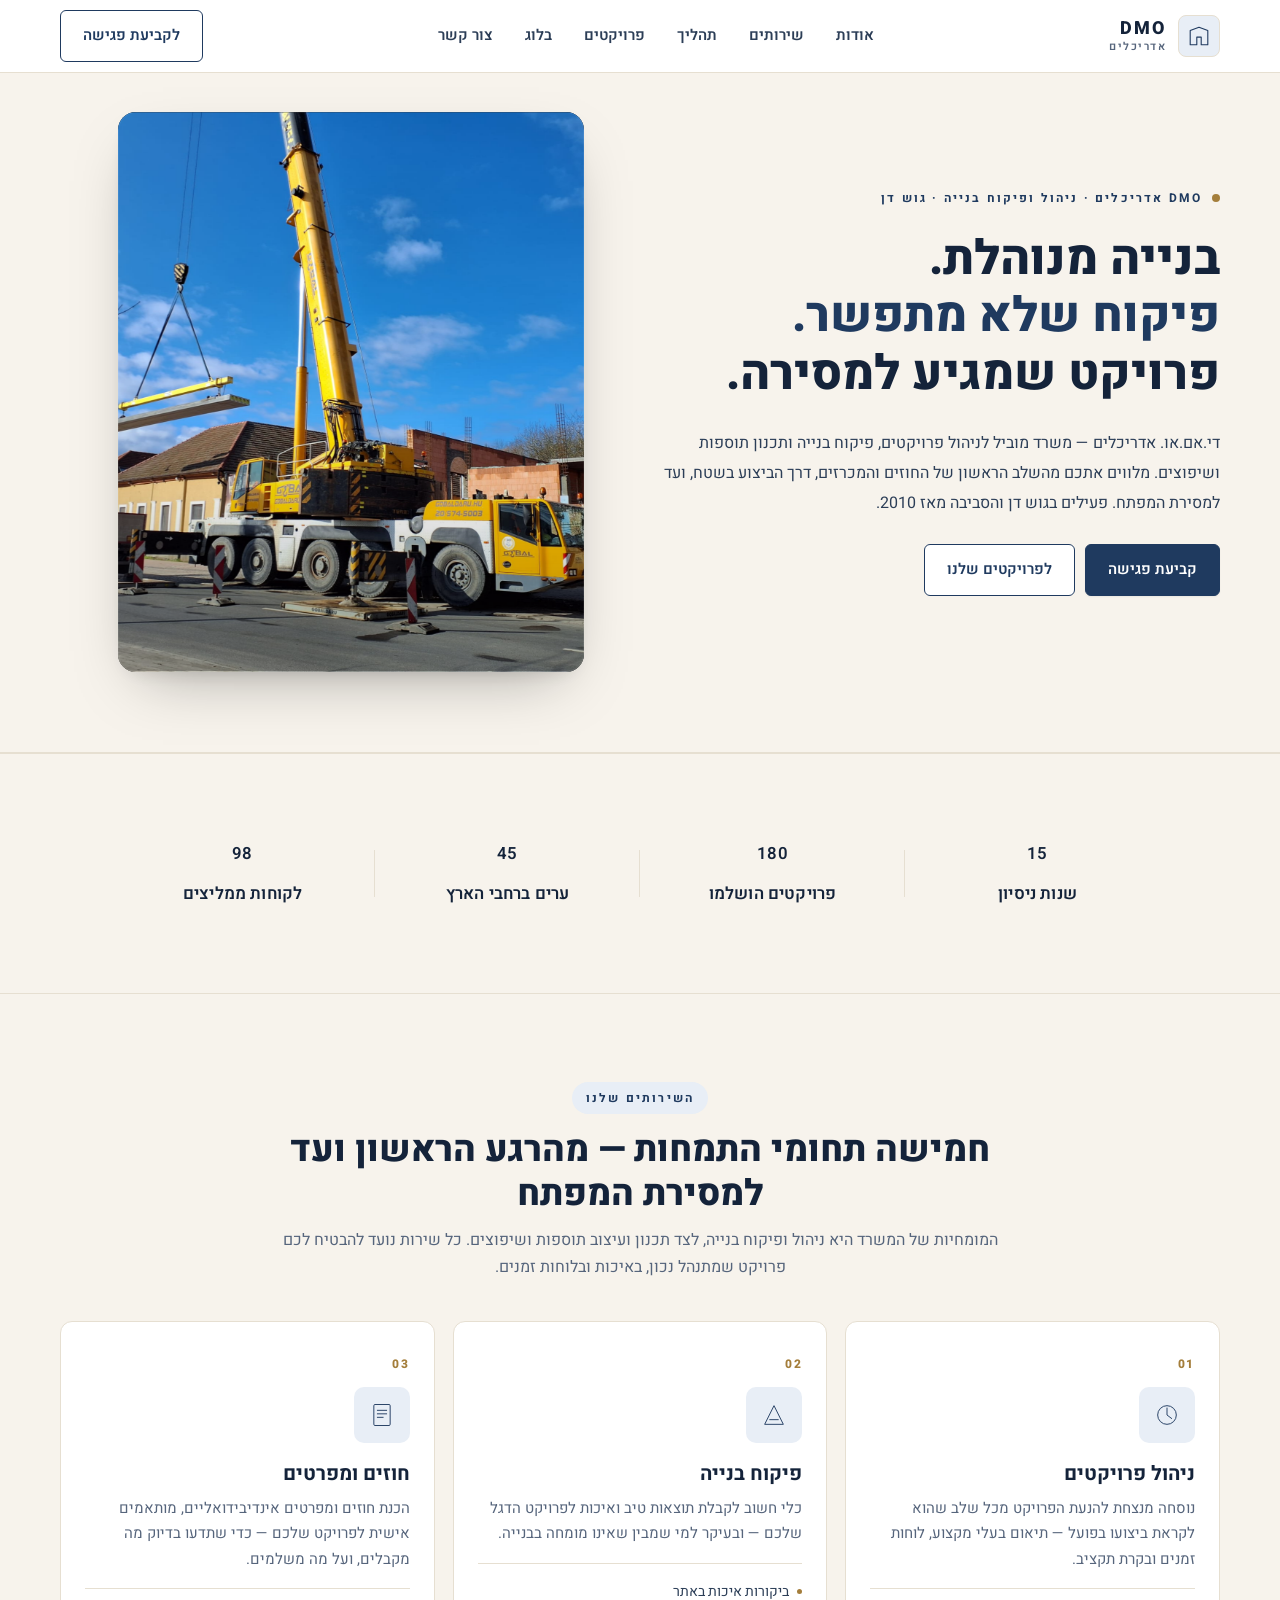
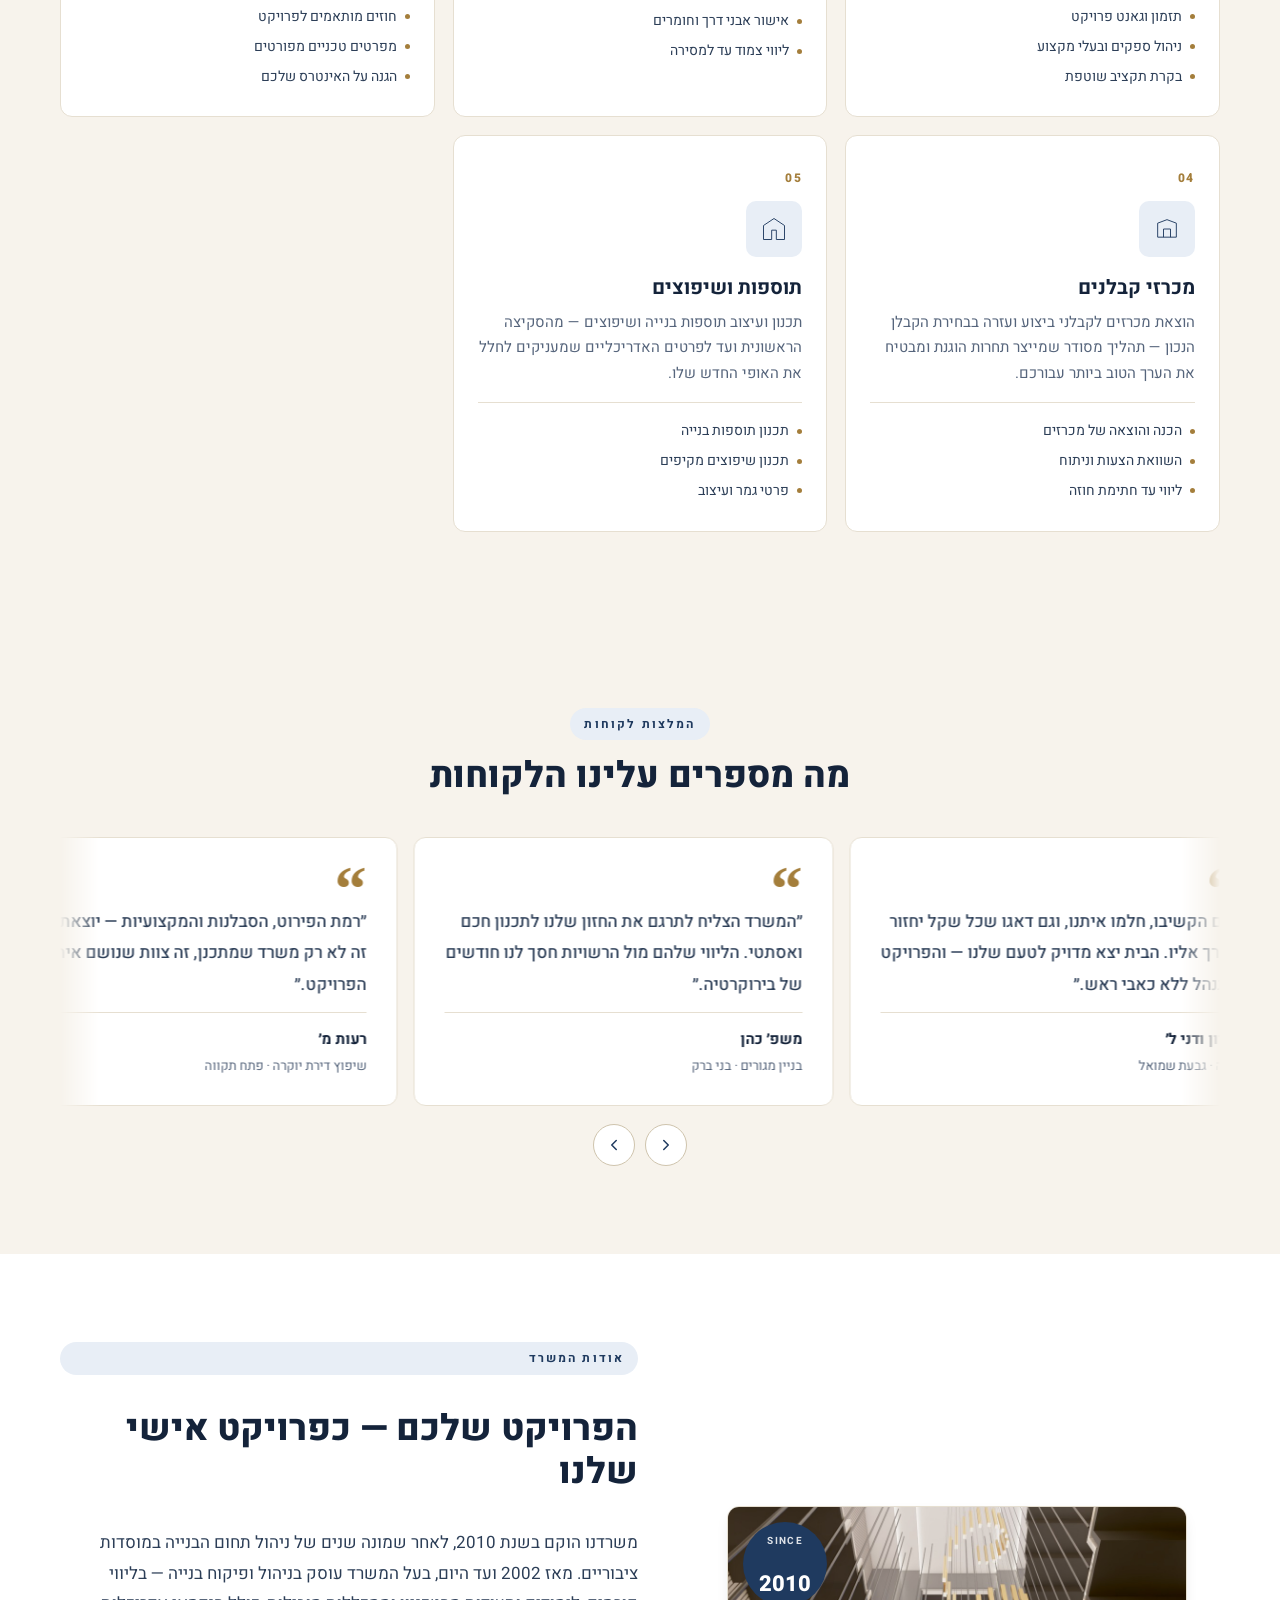
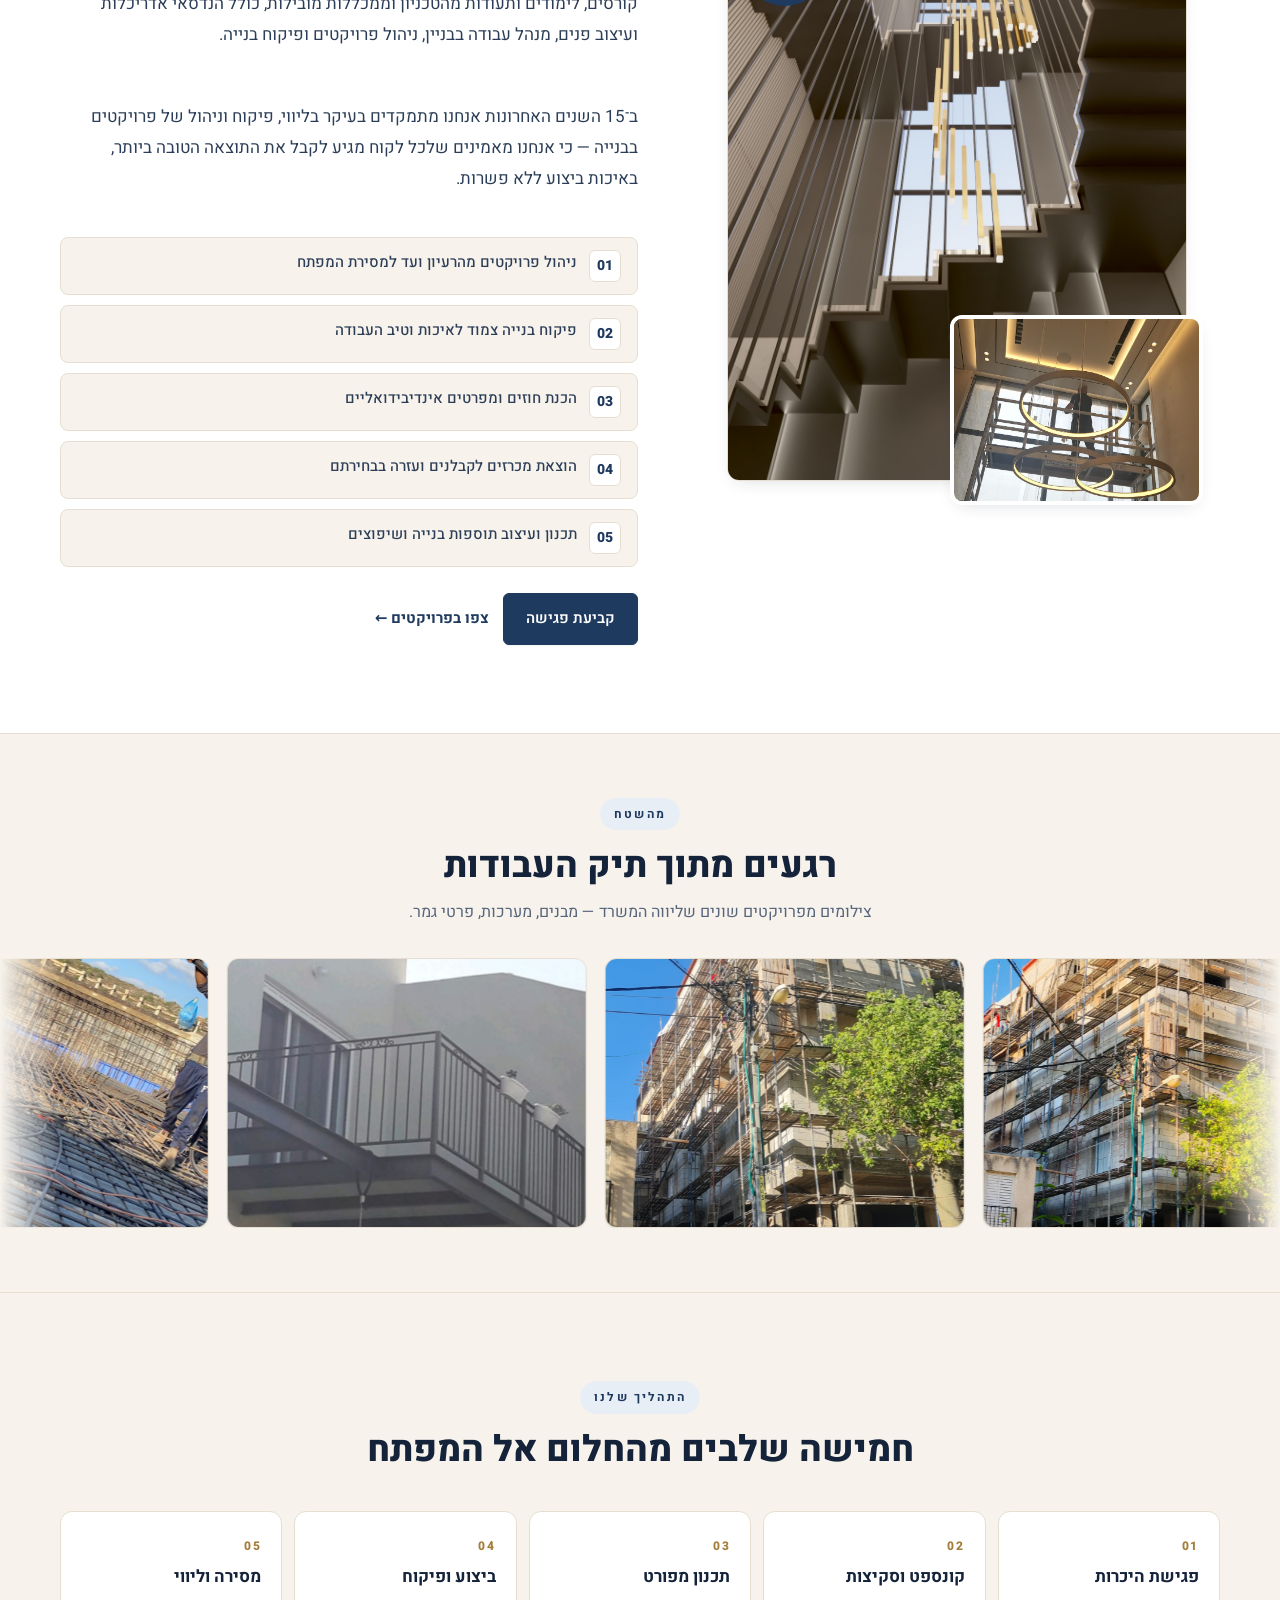
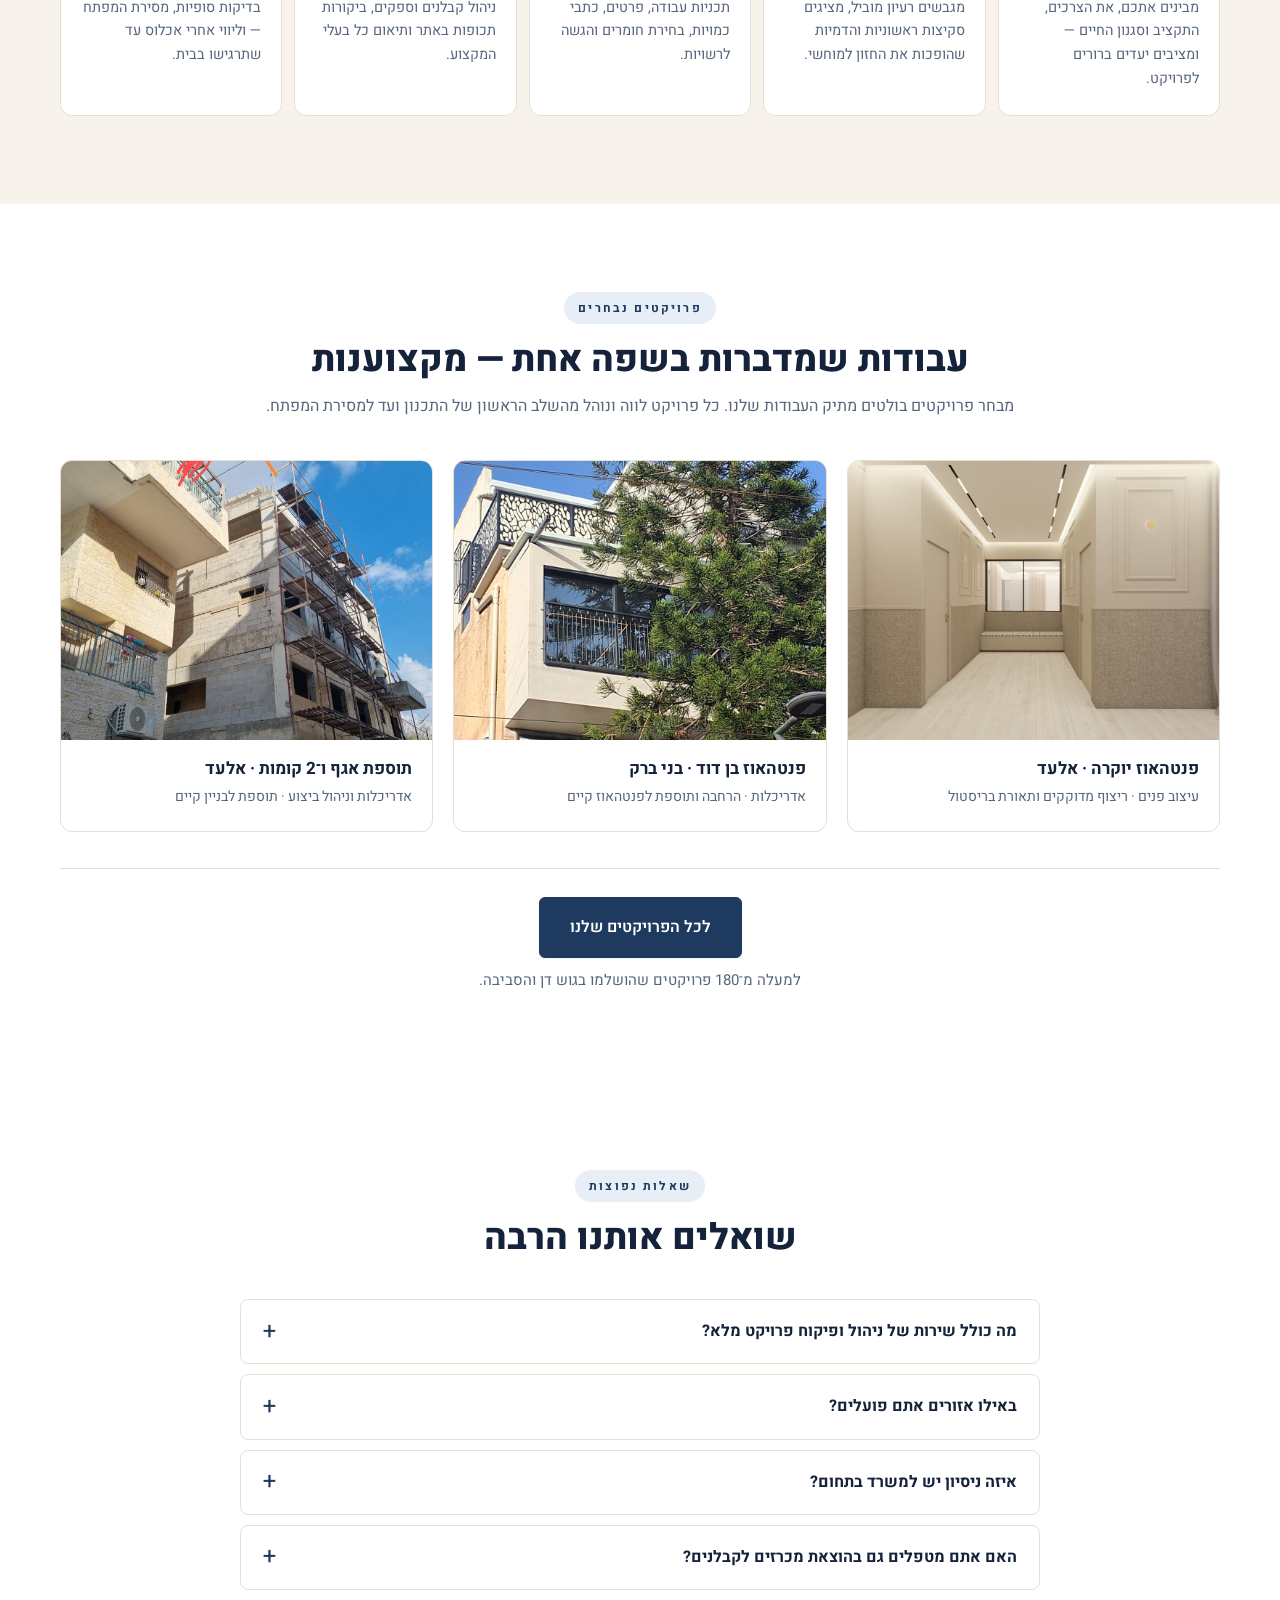
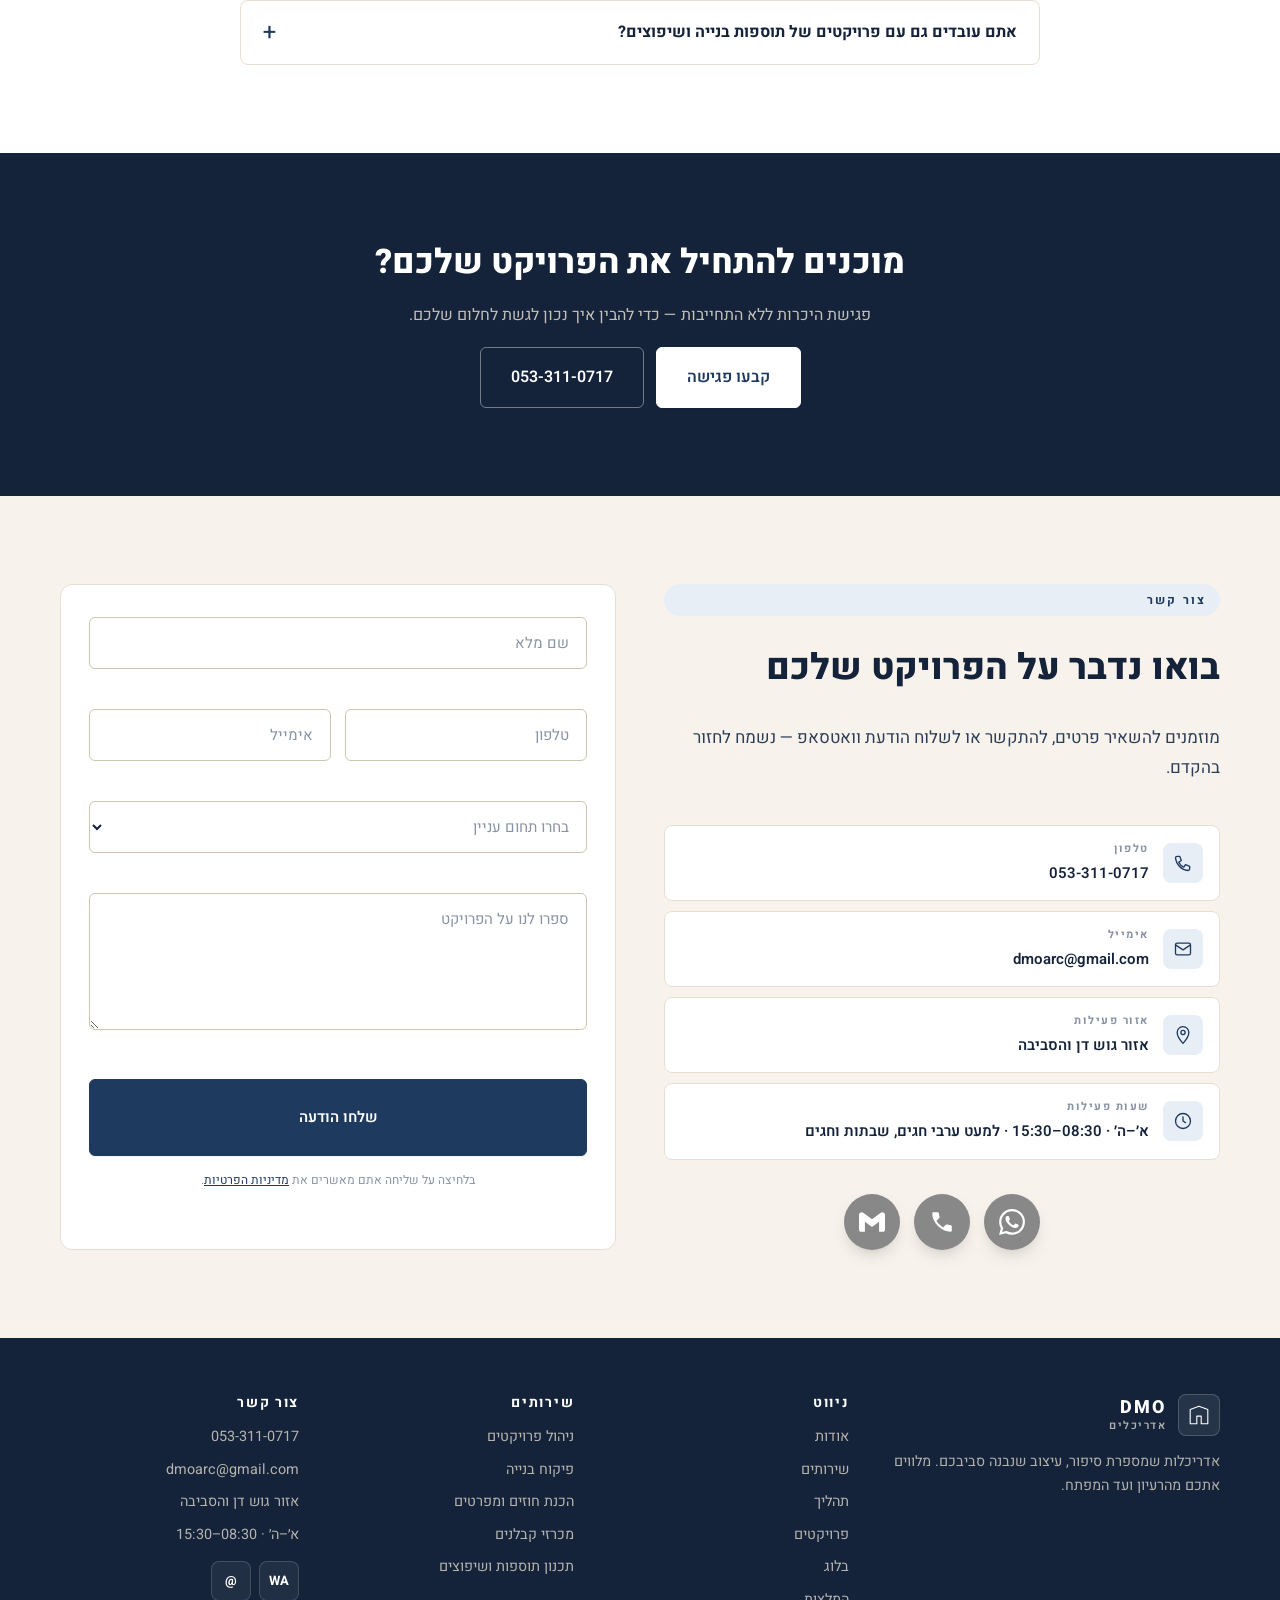
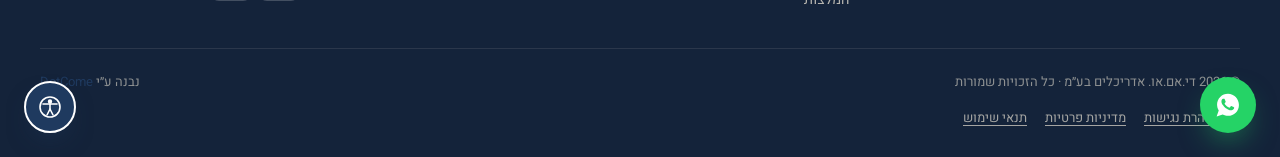
==== commit 080831c1: "Brand-colored contact icons (WhatsApp/Phone/Gmail) centered Co-Authored-By: Claude Opus 4.7 (1M cont" ====
--- a/index.html
+++ b/index.html
@@ -814,15 +814,15 @@
             </li>
           </ul>
 
-          <div class="contact__social">
-            <a href="https://wa.me/972533110717" target="_blank" rel="noopener" aria-label="וואטסאפ">
-              <svg viewBox="0 0 24 24"><path d="M20 12a8 8 0 01-12 6.93L4 20l1.07-4A8 8 0 1120 12z" fill="none" stroke="currentColor" stroke-width="1.6" stroke-linejoin="round"/><path d="M9 9c1 3 3 5 6 6l1.5-1.5a1 1 0 011-.25l2.3.77" fill="none" stroke="currentColor" stroke-width="1.6" stroke-linecap="round"/></svg>
+          <div class="contact__social contact__social--brand">
+            <a class="contact__social-btn contact__social-btn--whatsapp" href="https://wa.me/972533110717" target="_blank" rel="noopener" aria-label="וואטסאפ">
+              <svg viewBox="0 0 24 24" aria-hidden="true"><path fill="currentColor" d="M17.472 14.382c-.297-.149-1.758-.867-2.03-.967-.273-.099-.471-.148-.67.15-.197.297-.767.966-.94 1.164-.173.199-.347.223-.644.075-.297-.15-1.255-.463-2.39-1.475-.883-.788-1.48-1.761-1.653-2.059-.173-.297-.018-.458.13-.606.134-.133.298-.347.446-.52.149-.174.198-.298.298-.497.099-.198.05-.371-.025-.52-.075-.149-.669-1.612-.916-2.207-.242-.579-.487-.5-.669-.51-.173-.008-.371-.01-.57-.01-.198 0-.52.074-.792.372-.272.297-1.04 1.016-1.04 2.479 0 1.462 1.065 2.875 1.213 3.074.149.198 2.096 3.2 5.077 4.487.709.306 1.262.489 1.694.625.712.227 1.36.195 1.871.118.571-.085 1.758-.719 2.006-1.413.248-.694.248-1.289.173-1.413-.074-.124-.272-.198-.57-.347M12.05 21.785h-.004a9.87 9.87 0 0 1-5.031-1.378l-.361-.214-3.741.982.998-3.648-.235-.374a9.86 9.86 0 0 1-1.51-5.26c.001-5.45 4.436-9.884 9.888-9.884 2.64 0 5.122 1.03 6.988 2.898a9.825 9.825 0 0 1 2.893 6.994c-.003 5.45-4.437 9.884-9.885 9.884m8.413-18.297A11.815 11.815 0 0 0 12.05 0C5.495 0 .16 5.335.157 11.892c0 2.096.547 4.142 1.588 5.945L.057 24l6.305-1.654a11.882 11.882 0 0 0 5.683 1.448h.005c6.554 0 11.89-5.335 11.893-11.893a11.821 11.821 0 0 0-3.48-8.413"/></svg>
             </a>
-            <a href="tel:+972533110717" aria-label="טלפון">
-              <svg viewBox="0 0 24 24"><path d="M5 4h3l2 5-3 2a12 12 0 006 6l2-3 5 2v3a2 2 0 01-2 2A17 17 0 013 6a2 2 0 012-2z" fill="none" stroke="currentColor" stroke-width="1.6" stroke-linejoin="round"/></svg>
+            <a class="contact__social-btn contact__social-btn--phone" href="tel:+972533110717" aria-label="טלפון">
+              <svg viewBox="0 0 24 24" aria-hidden="true"><path fill="currentColor" d="M19.95 21q-3.125 0-6.175-1.363-3.05-1.362-5.55-3.862-2.5-2.5-3.862-5.55Q3 7.175 3 4.05q0-.45.3-.75T4.05 3H8.1q.35 0 .625.238.275.237.325.587l.65 3.5q.05.4-.025.675T9.4 8.45L6.975 10.9q.5.925 1.187 1.787.688.863 1.513 1.663.775.775 1.625 1.438.85.662 1.8 1.212l2.35-2.35q.225-.225.588-.337.362-.113.712-.063l3.45.7q.35.075.575.337.225.263.225.613v4.05q0 .45-.3.75t-.75.3z"/></svg>
             </a>
-            <a href="mailto:dmoarc@gmail.com" aria-label="אימייל">
-              <svg viewBox="0 0 24 24"><rect x="3" y="5" width="18" height="14" rx="2" fill="none" stroke="currentColor" stroke-width="1.6"/><path d="M3 7l9 6 9-6" fill="none" stroke="currentColor" stroke-width="1.6" stroke-linejoin="round"/></svg>
+            <a class="contact__social-btn contact__social-btn--mail" href="mailto:dmoarc@gmail.com" aria-label="אימייל">
+              <svg viewBox="0 0 24 24" aria-hidden="true"><path fill="currentColor" d="M24 5.457v13.909c0 .904-.732 1.636-1.636 1.636h-3.819V11.73L12 16.64l-6.545-4.91v9.273H1.636A1.636 1.636 0 0 1 0 19.366V5.457c0-2.023 2.309-3.178 3.927-1.964L5.455 4.64 12 9.548l6.545-4.91 1.528-1.145C21.69 2.28 24 3.434 24 5.457"/></svg>
             </a>
           </div>
         </div>
--- a/assets/css/style.css
+++ b/assets/css/style.css
@@ -1125,6 +1125,40 @@
 }
 .contact__social a:hover { background: var(--accent); color: #fff; border-color: var(--accent); }
 .contact__social a svg { width: 18px; height: 18px; }
+
+/* Brand-colored contact icons (centered) */
+.contact__social--brand {
+  display: flex;
+  gap: 14px;
+  justify-content: center;
+  margin-top: 18px;
+  flex-wrap: wrap;
+}
+.contact__social--brand .contact__social-btn {
+  width: 56px;
+  height: 56px;
+  border-radius: 50%;
+  display: inline-flex;
+  align-items: center;
+  justify-content: center;
+  color: #fff;
+  border: 0;
+  background: #888;
+  box-shadow: 0 8px 20px -10px rgba(0,0,0,.35);
+  transition: transform .25s var(--ease-out), box-shadow .25s var(--ease-out), filter .2s ease;
+}
+.contact__social--brand .contact__social-btn svg {
+  width: 26px;
+  height: 26px;
+}
+.contact__social--brand .contact__social-btn:hover {
+  transform: translateY(-3px);
+  box-shadow: 0 14px 28px -12px rgba(0,0,0,.45);
+  filter: brightness(1.05);
+}
+.contact__social-btn--whatsapp { background: #25D366; }
+.contact__social-btn--phone    { background: #1A73E8; }
+.contact__social-btn--mail     { background: #EA4335; }
 
 /* Contact form */
 .contact__form {
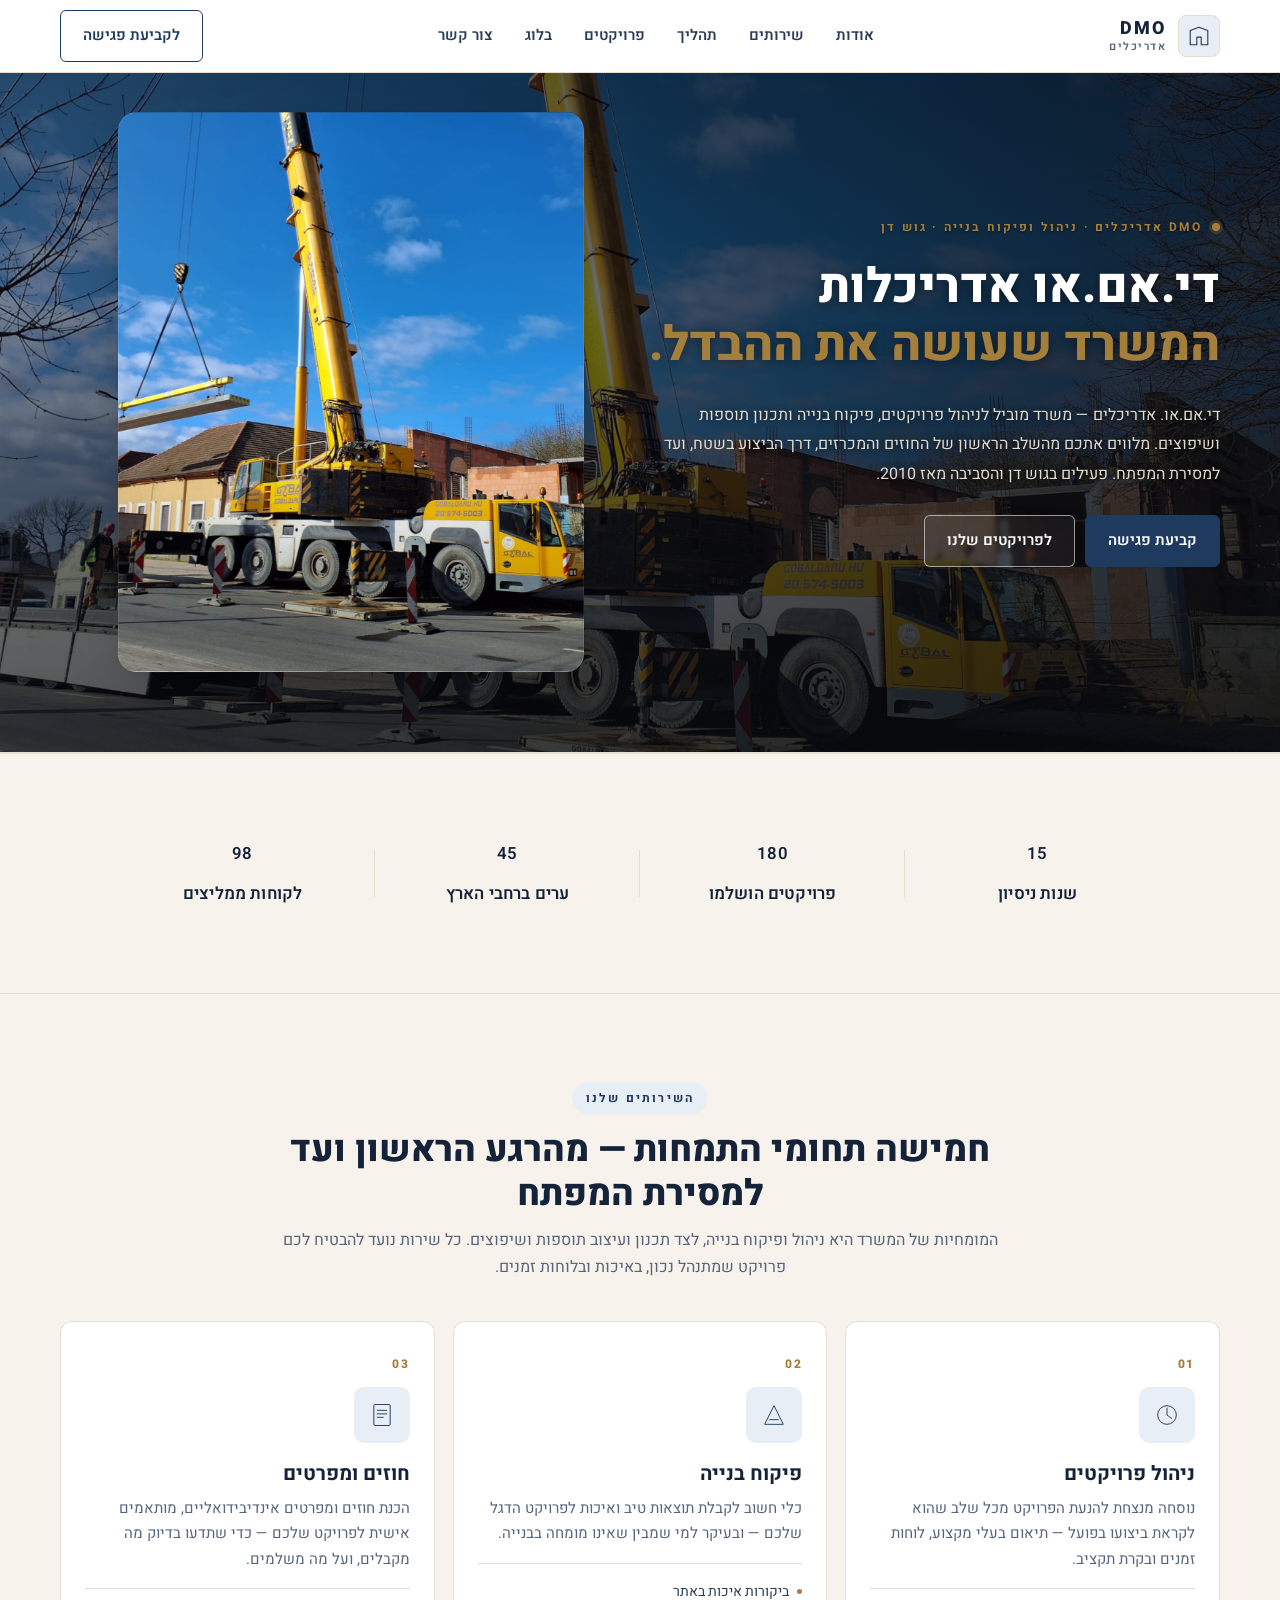
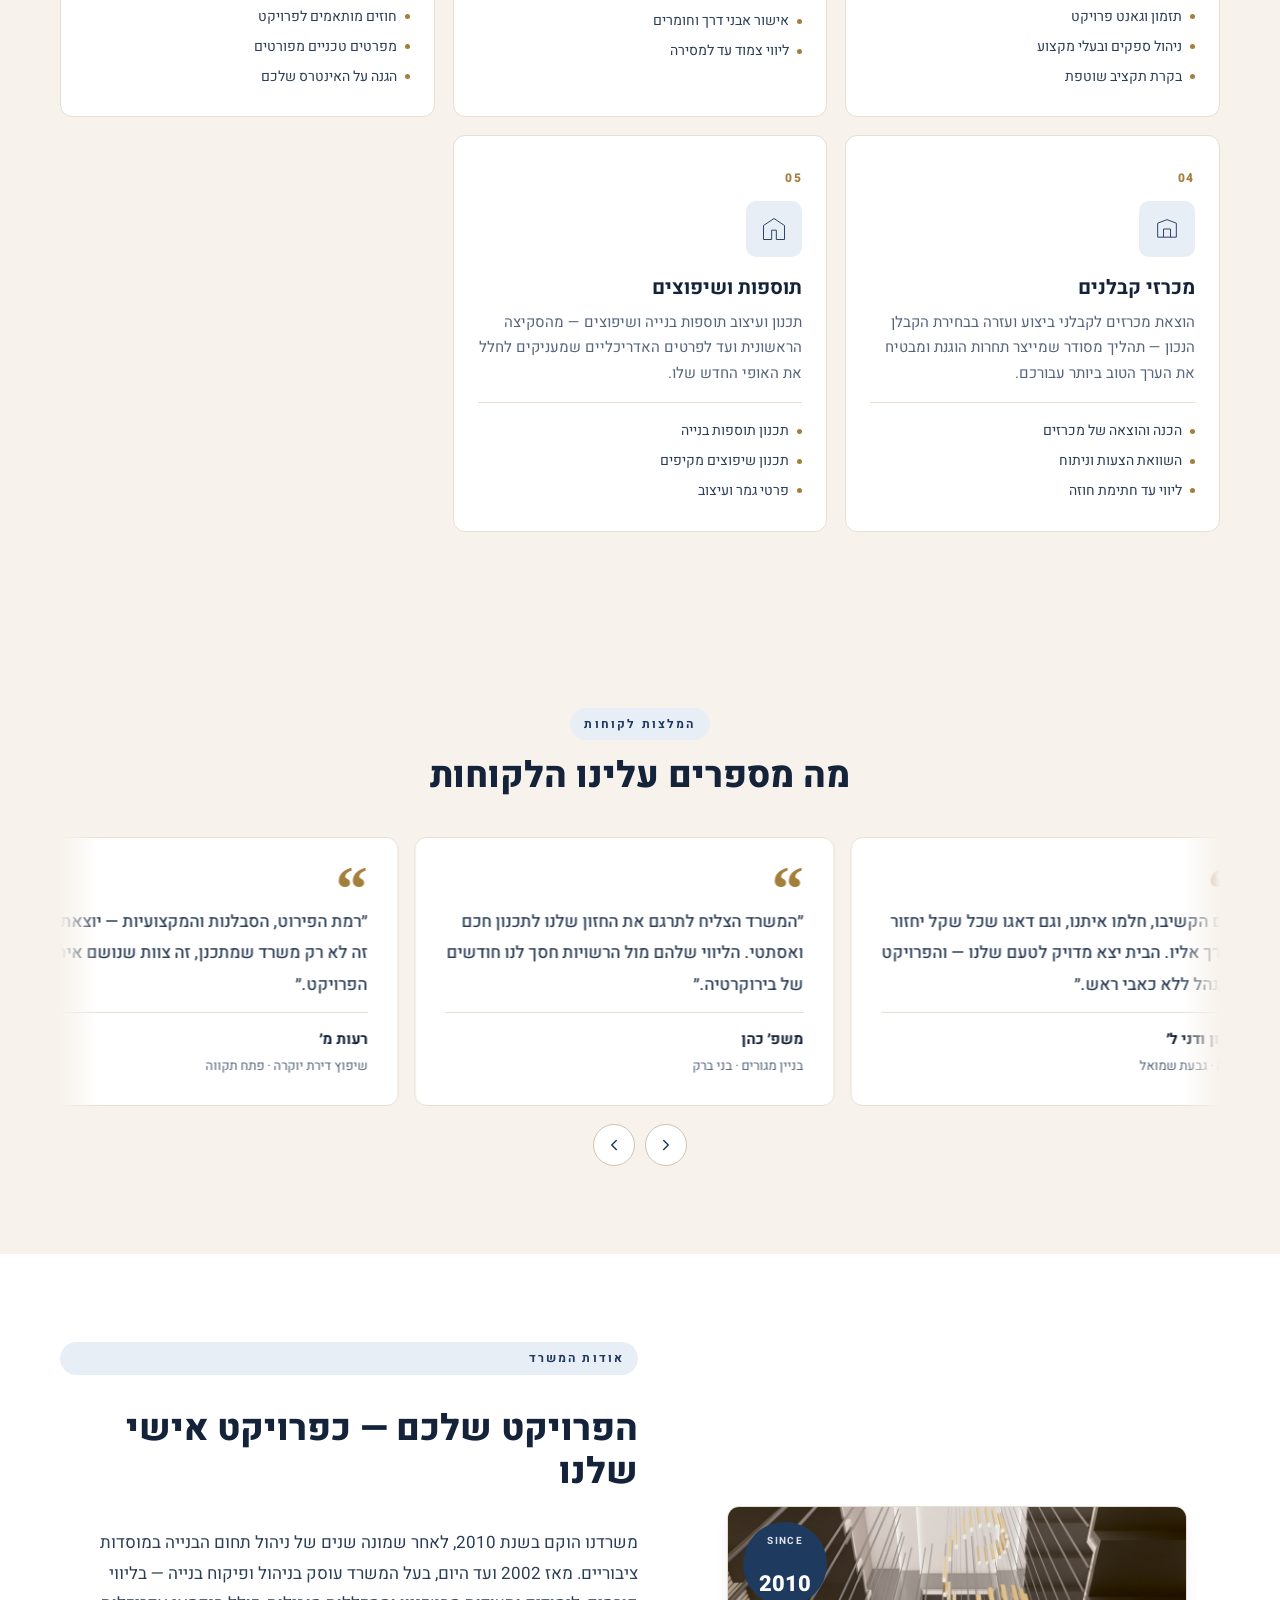
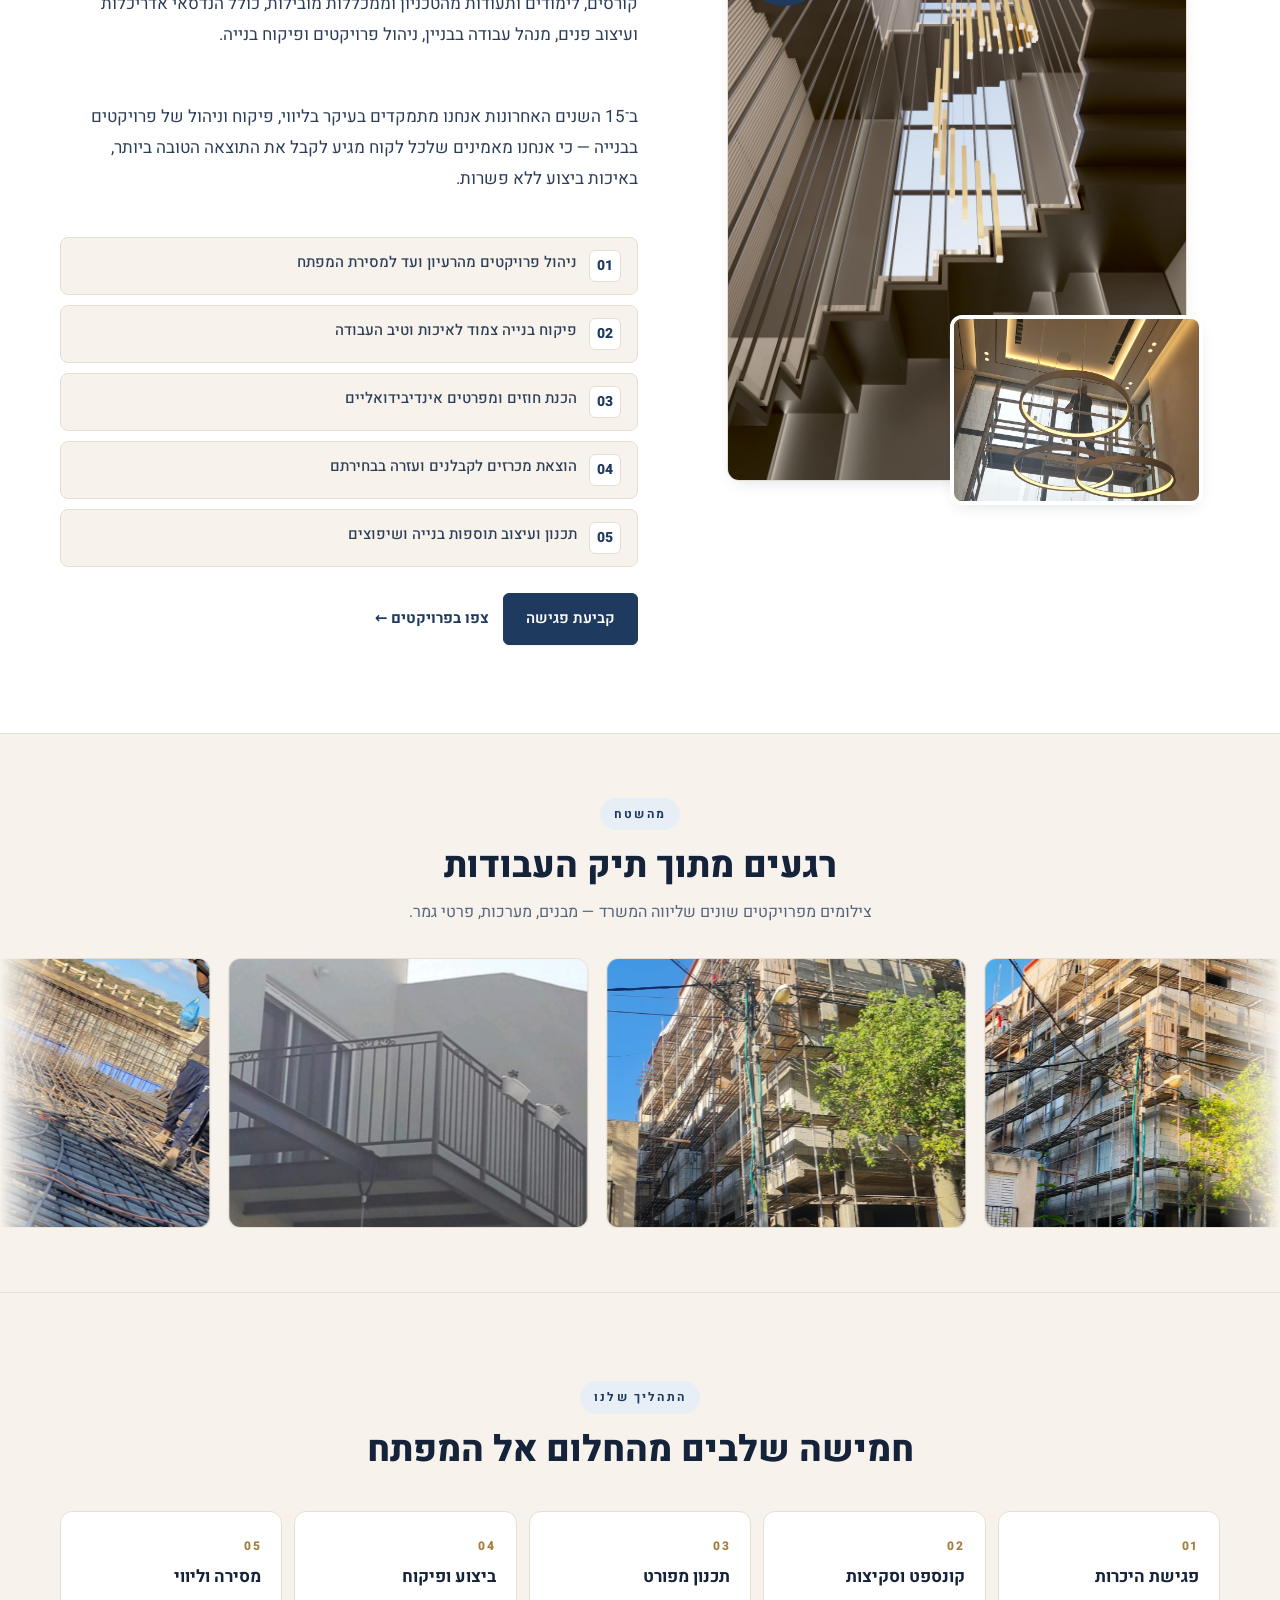
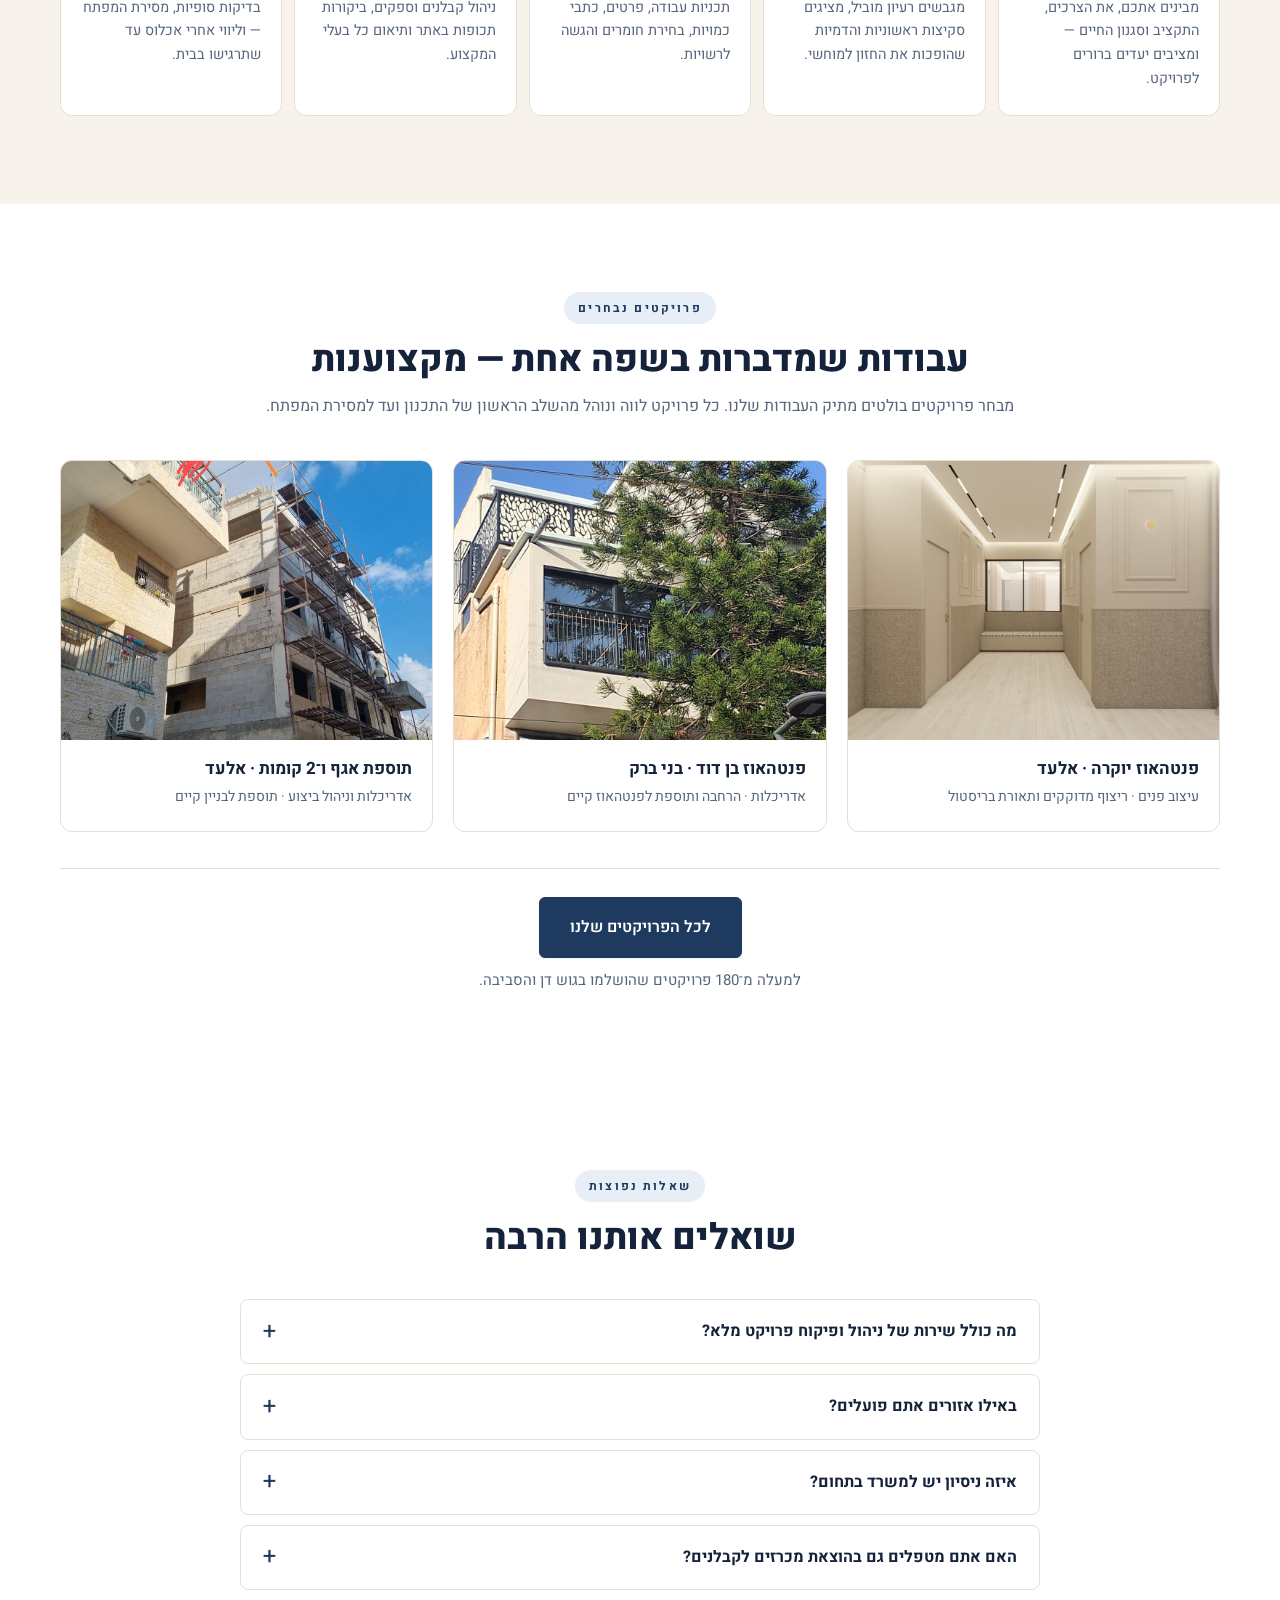
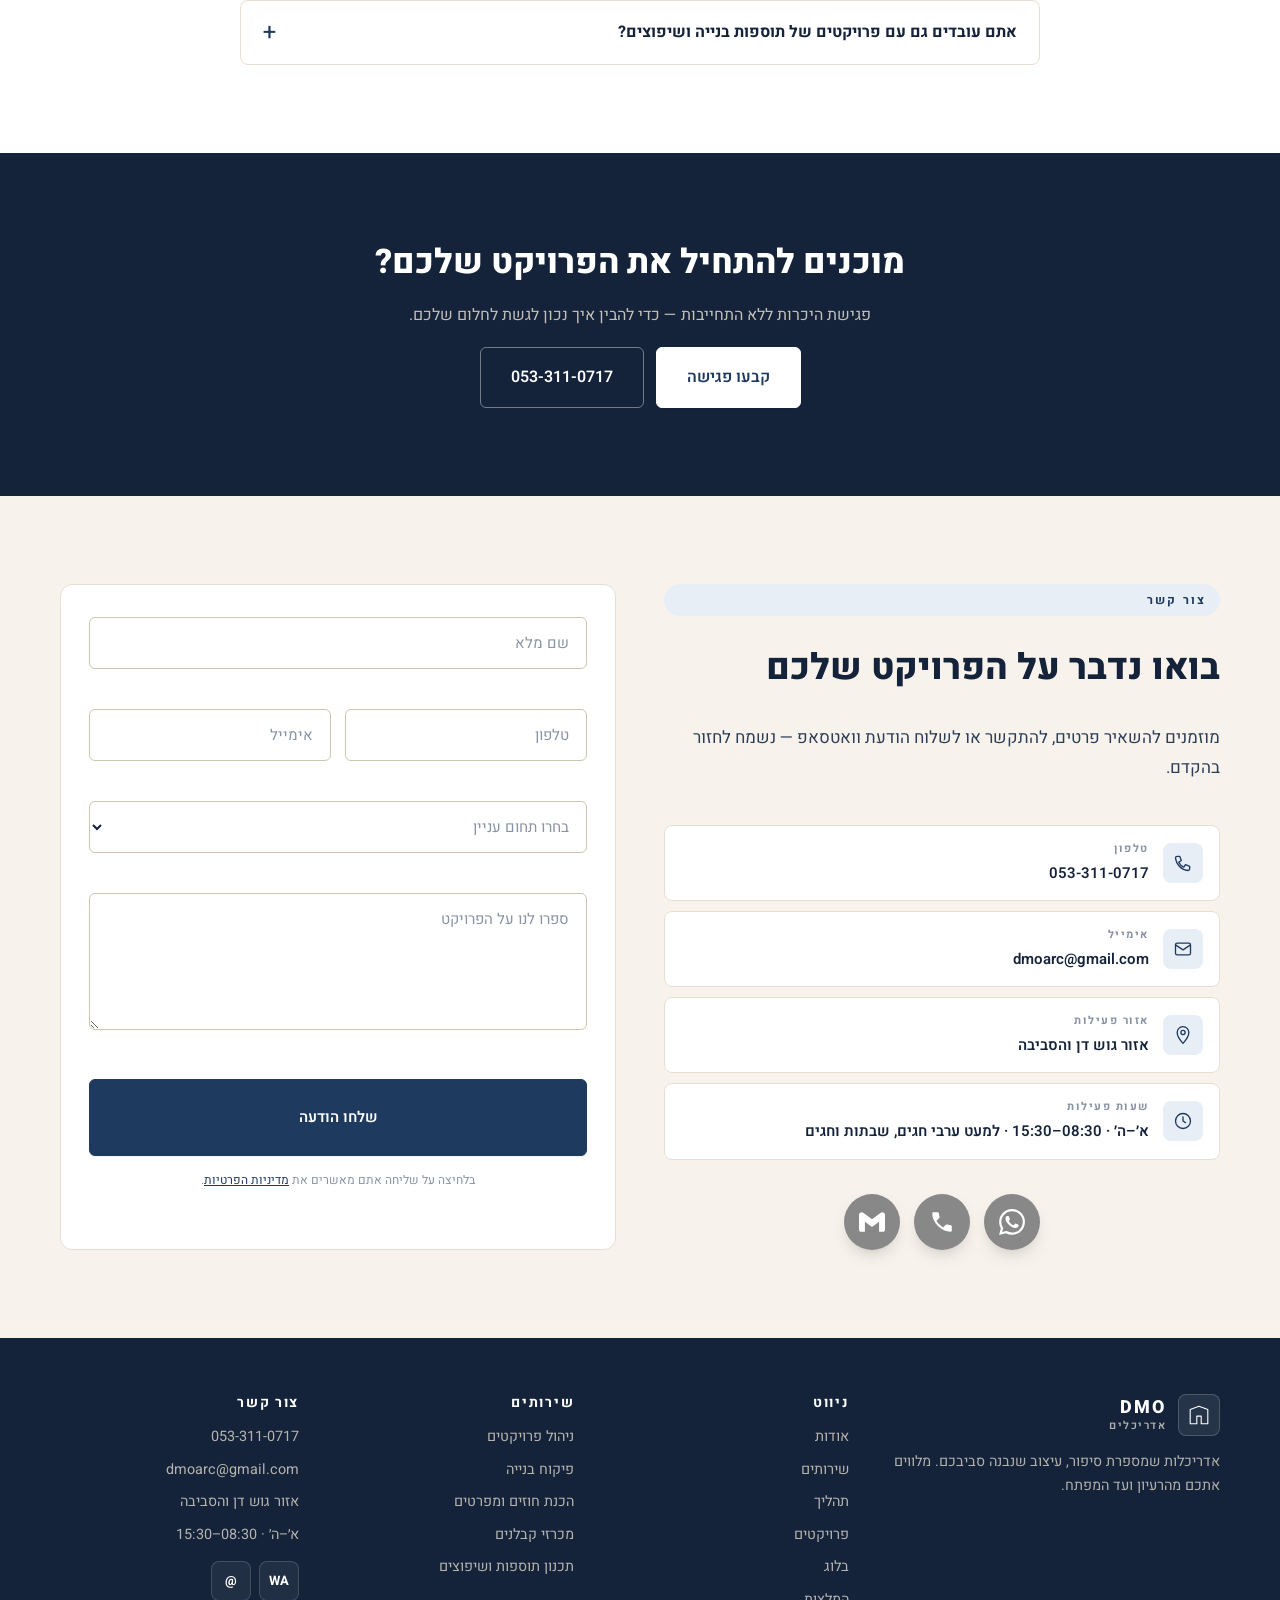
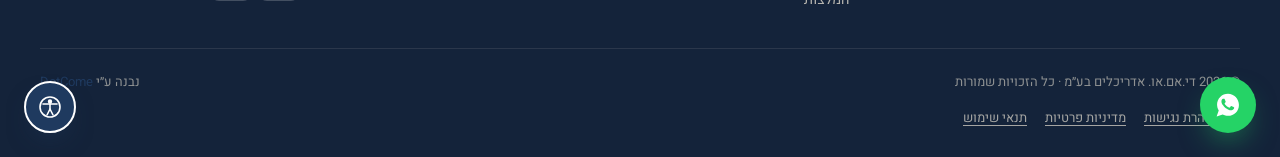
==== commit 1c219a4f: "Hero: construction video background, new tagline Co-Authored-By: Claude Opus 4.7 (1M context) <norep" ====
--- a/index.html
+++ b/index.html
@@ -63,7 +63,7 @@
   <link href="https://fonts.googleapis.com/css2?family=Heebo:wght@300;400;500;600;700;800;900&family=Frank+Ruhl+Libre:wght@400;500;700;900&display=swap" rel="stylesheet" />
 
   <link rel="preload" as="image" href="assets/img/staircase.jpg" />
-  <link rel="stylesheet" href="assets/css/style.css?v=8" />
+  <link rel="stylesheet" href="assets/css/style.css?v=9" />
 
   <script type="application/ld+json">
   {
@@ -357,6 +357,11 @@
 
     <!-- HERO -->
     <section class="hero" id="top" aria-label="ברוכים הבאים">
+      <video class="hero__video" autoplay muted loop playsinline preload="auto"
+             poster="Media/WhatsApp Image 2026-04-20 at 16.28.39.jpeg" aria-hidden="true">
+        <source src="ConstractionVideo.mp4" type="video/mp4" />
+      </video>
+      <div class="hero__overlay" aria-hidden="true"></div>
       <div class="hero__inner container">
         <div class="hero__copy">
           <div class="hero__eyebrow">
@@ -365,10 +370,9 @@
           </div>
 
           <h1 class="hero__title">
-            <span class="sr-only">די.אם.או. אדריכלים — DMO Architects · ניהול ופיקוח בנייה בגוש דן.</span>
-            <span class="line">בנייה מנוהלת.</span>
-            <span class="line"><span class="is-accent">פיקוח שלא מתפשר.</span></span>
-            <span class="line">פרויקט שמגיע למסירה.</span>
+            <span class="sr-only">די.אם.או אדריכלות — המשרד שעושה את ההבדל.</span>
+            <span class="line">די.אם.או אדריכלות</span>
+            <span class="line"><span class="is-accent">המשרד שעושה את ההבדל.</span></span>
           </h1>
 
           <p class="hero__lede">
--- a/assets/css/style.css
+++ b/assets/css/style.css
@@ -386,14 +386,38 @@
 .hero {
   position: relative;
   padding: calc(var(--nav-h) + 28px) 0 60px;
-  background: var(--bg-2);
+  background: #0d1014;
   border-bottom: 1px solid var(--line);
   overflow: hidden;
+  isolation: isolate;
 }
 .hero__canvas,
 .hero__grid,
 .hero__noise,
 .hero__scroll { display: none !important; }
+
+/* Background construction video */
+.hero__video {
+  position: absolute; inset: 0;
+  width: 100%; height: 100%;
+  object-fit: cover;
+  z-index: 0;
+  pointer-events: none;
+}
+/* Shadowy overlay for readability */
+.hero__overlay {
+  position: absolute; inset: 0;
+  z-index: 1;
+  pointer-events: none;
+  background:
+    linear-gradient(90deg, rgba(8,10,14,.78) 0%, rgba(8,10,14,.55) 45%, rgba(8,10,14,.35) 100%),
+    linear-gradient(180deg, rgba(8,10,14,.35) 0%, rgba(8,10,14,.15) 40%, rgba(8,10,14,.55) 100%);
+}
+[dir="rtl"] .hero__overlay {
+  background:
+    linear-gradient(270deg, rgba(8,10,14,.78) 0%, rgba(8,10,14,.55) 45%, rgba(8,10,14,.35) 100%),
+    linear-gradient(180deg, rgba(8,10,14,.35) 0%, rgba(8,10,14,.15) 40%, rgba(8,10,14,.55) 100%);
+}
 
 .hero__inner {
   position: relative; z-index: 2;
@@ -448,37 +472,58 @@
 }
 .hero__eyebrow {
   display: inline-flex; align-items: center; gap: 10px;
-  color: var(--accent); font-size: 0.75rem; letter-spacing: .18em;
+  color: var(--gold); font-size: 0.75rem; letter-spacing: .18em;
   text-transform: uppercase; font-weight: 700;
   flex-wrap: wrap;
+  text-shadow: 0 1px 2px rgba(0,0,0,.45);
 }
 .hero__dot {
   width: 8px; height: 8px; border-radius: 50%;
   background: var(--gold);
   flex-shrink: 0;
+  box-shadow: 0 0 0 3px rgba(164,126,59,.25);
 }
 .hero__title {
   font-size: var(--fs-h1);
   line-height: 1.2;
   letter-spacing: 0;
   font-weight: 800;
-  color: var(--text);
+  color: #ffffff;
   margin: 0;
+  text-shadow: 0 2px 12px rgba(0,0,0,.45);
 }
 .hero__title .line { display: block; }
 .hero__title .line > span { display: inline; }
-.hero__title .is-serif.is-accent {
-  color: var(--accent);
+.hero__title .is-accent {
+  color: var(--gold);
   font-style: normal;
   font-family: var(--font-sans);
   font-weight: 800;
 }
+.hero__title .is-serif.is-accent {
+  color: var(--gold);
+  font-style: normal;
+  font-family: var(--font-sans);
+  font-weight: 800;
+}
 .hero__lede {
   max-width: 640px;
-  color: var(--text-2);
+  color: rgba(244,236,219,.92);
   font-size: 1rem;
   line-height: 1.85;
   margin: 4px 0 0;
+  text-shadow: 0 1px 6px rgba(0,0,0,.5);
+}
+.hero .btn--ghost {
+  color: #fff;
+  border-color: rgba(255,255,255,.55);
+  background: rgba(255,255,255,.06);
+  backdrop-filter: blur(2px);
+}
+.hero .btn--ghost:hover {
+  color: #fff;
+  border-color: #fff;
+  background: rgba(255,255,255,.14);
 }
 .hero__cta {
   display: flex; gap: 10px; flex-wrap: wrap;
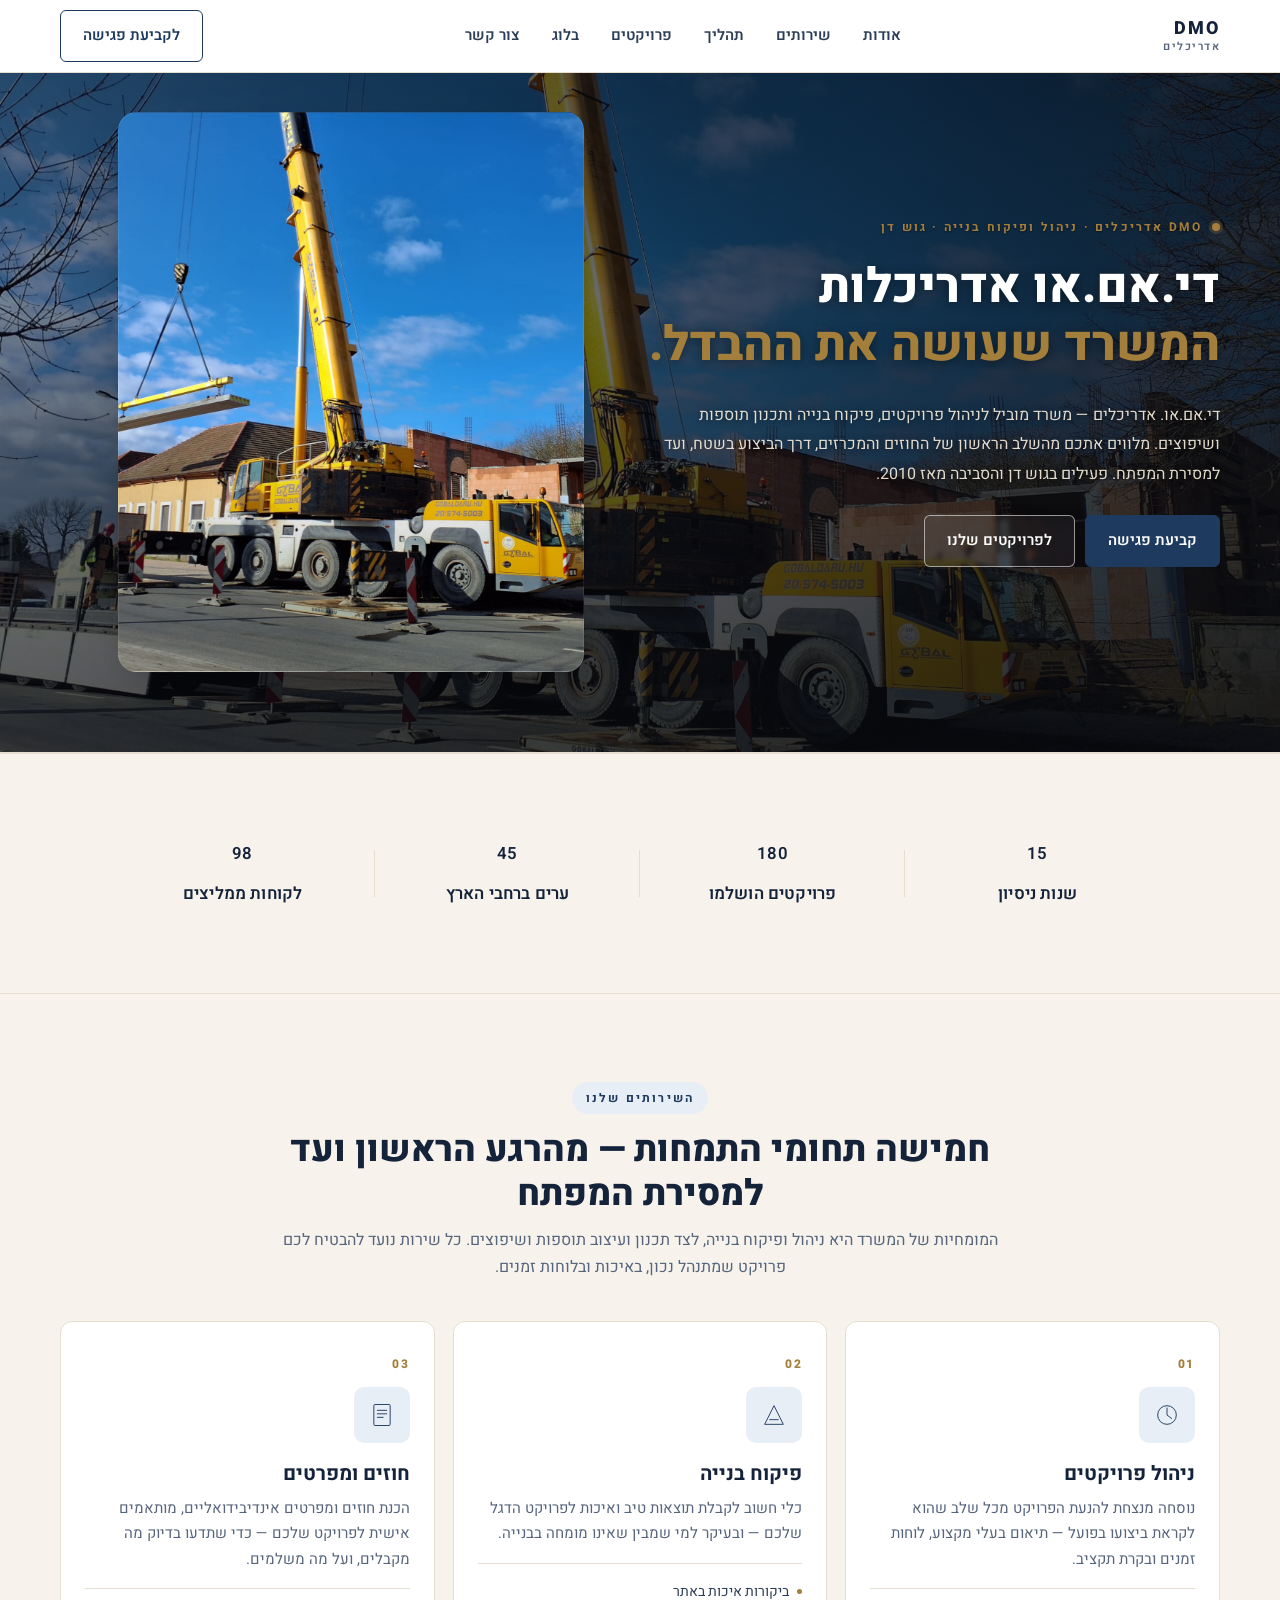
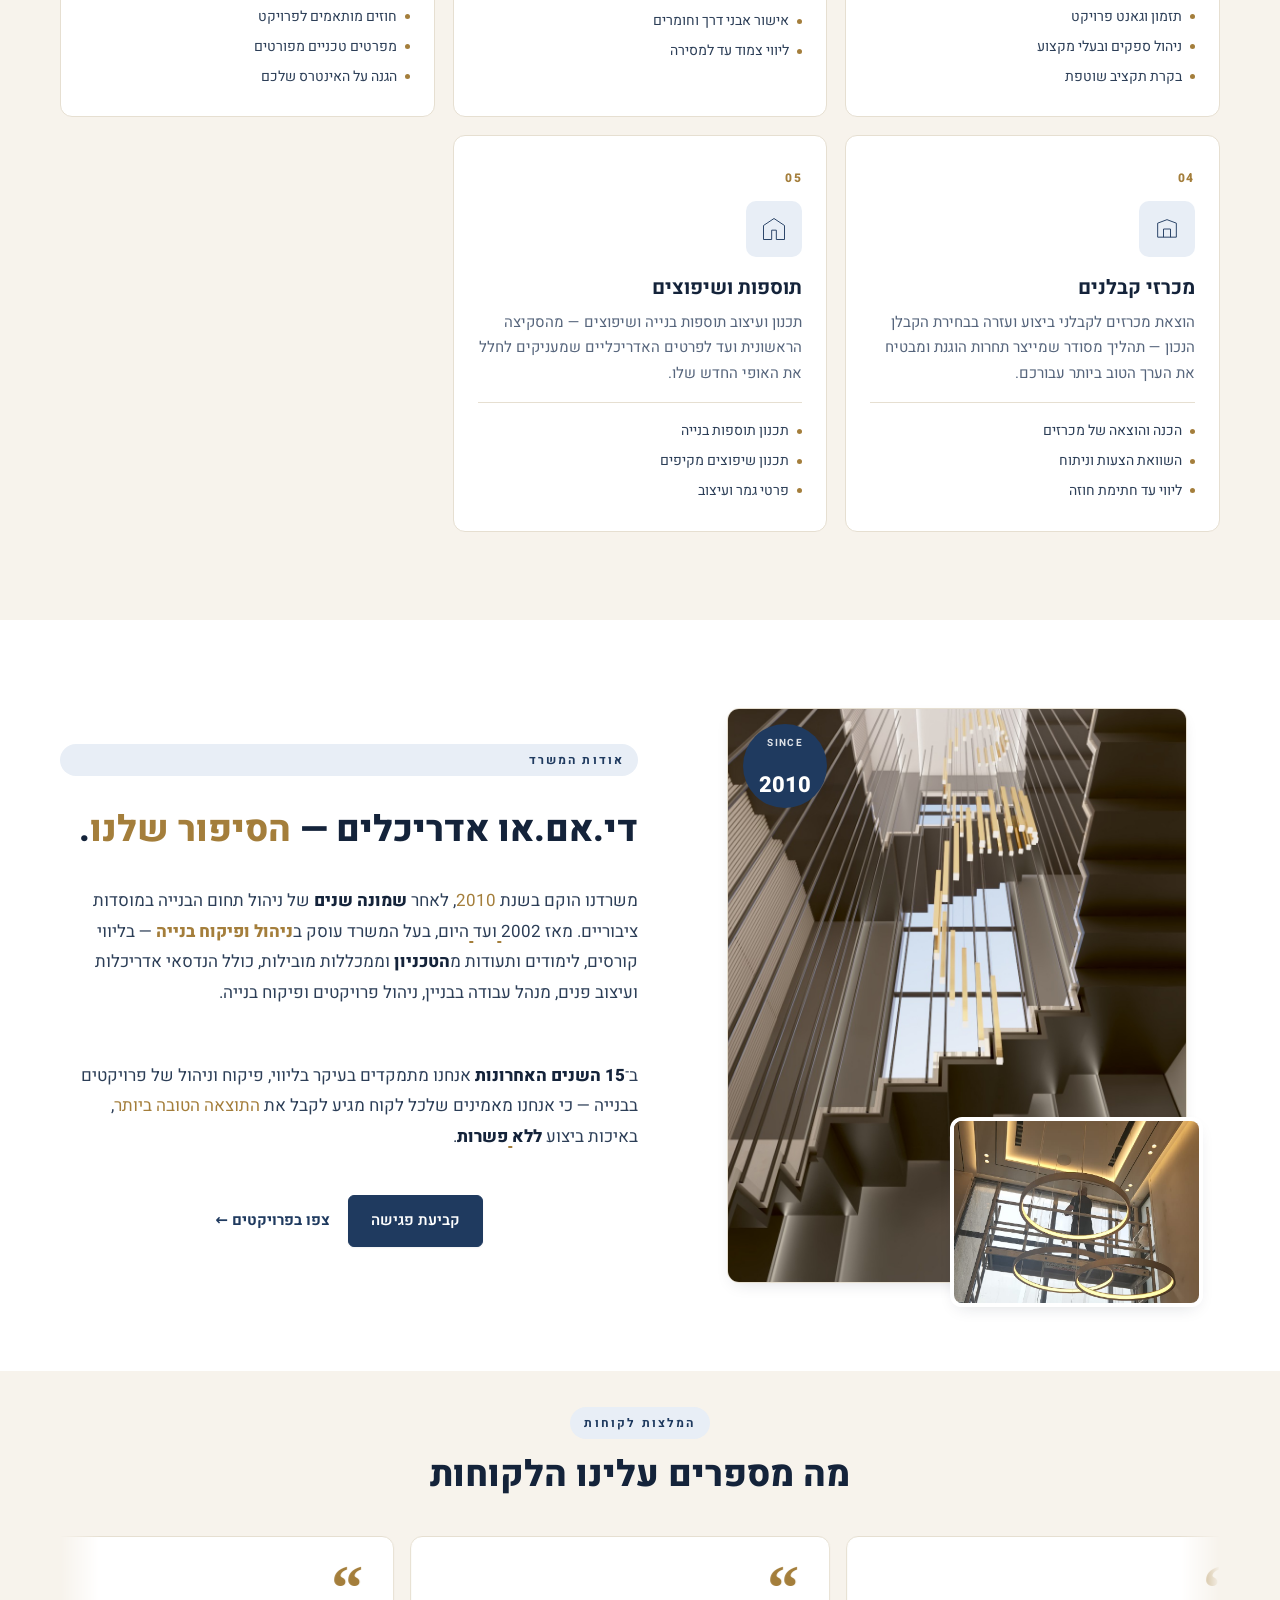
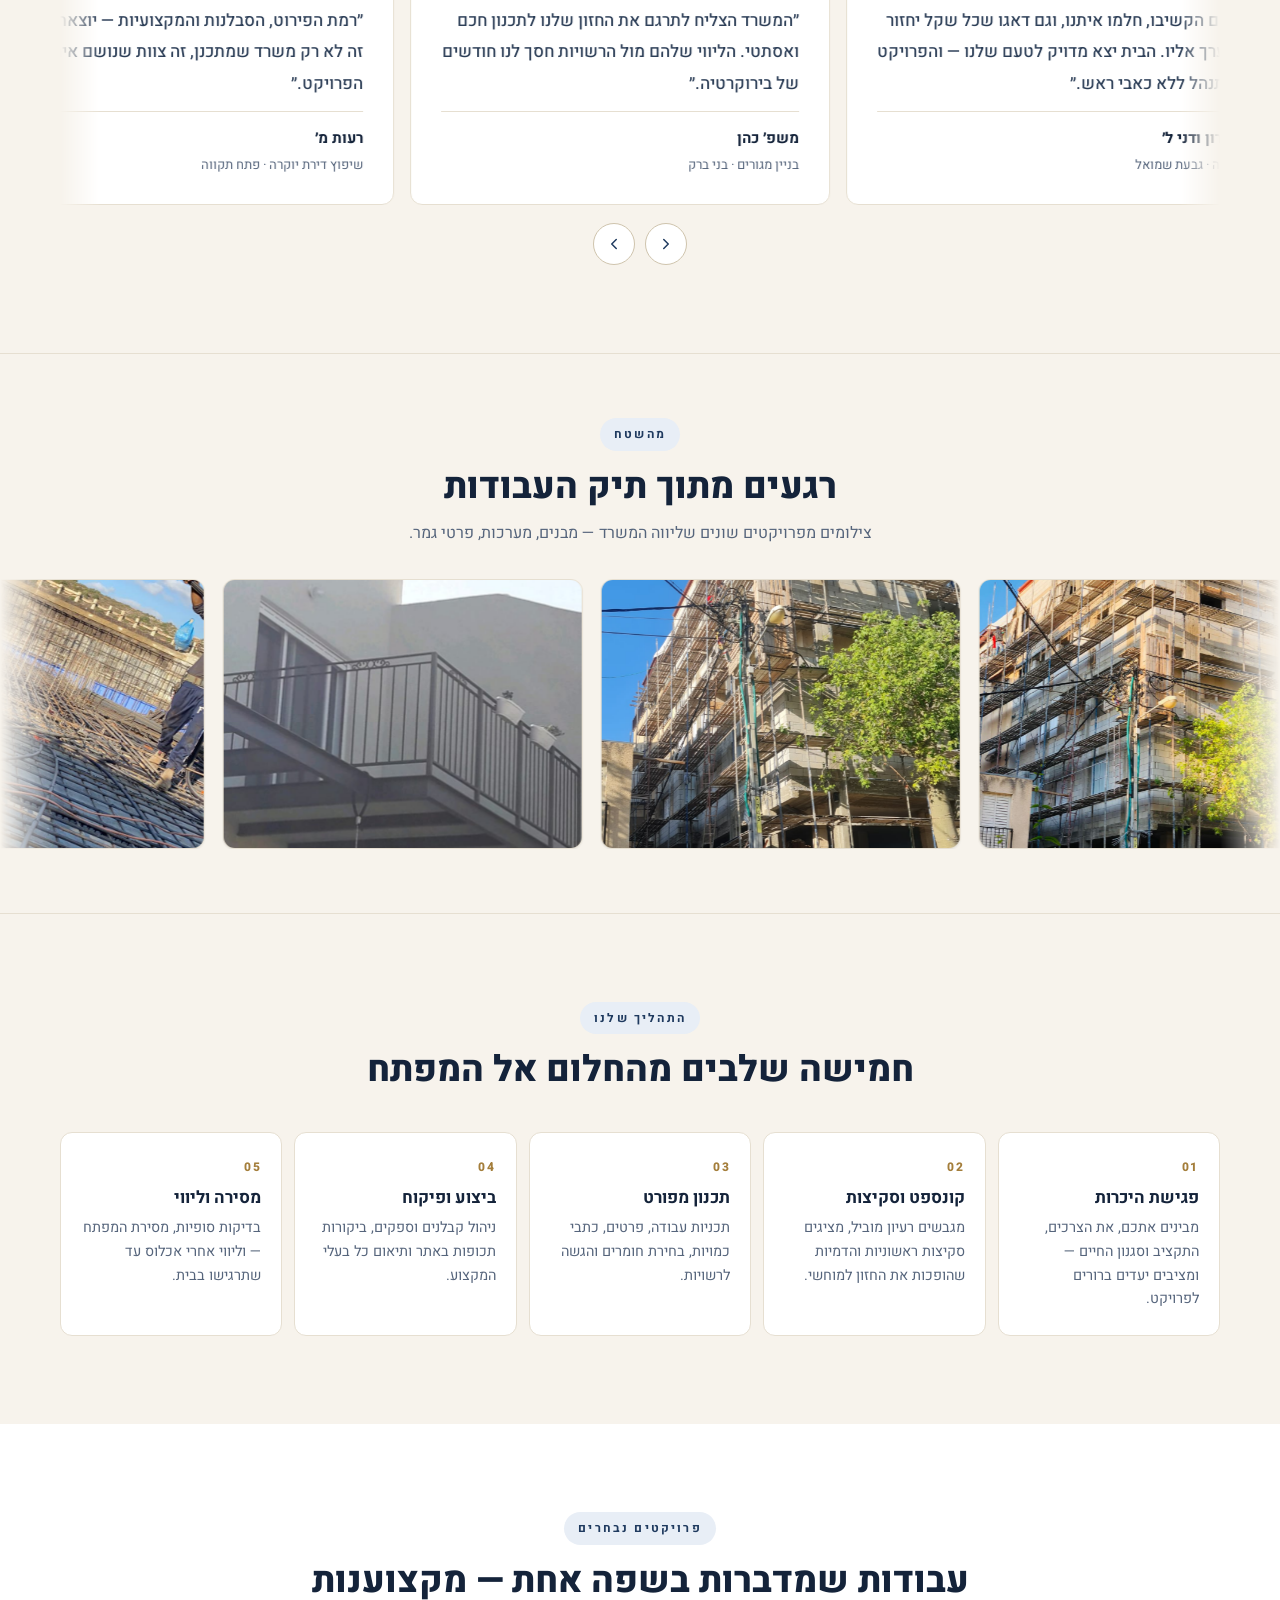
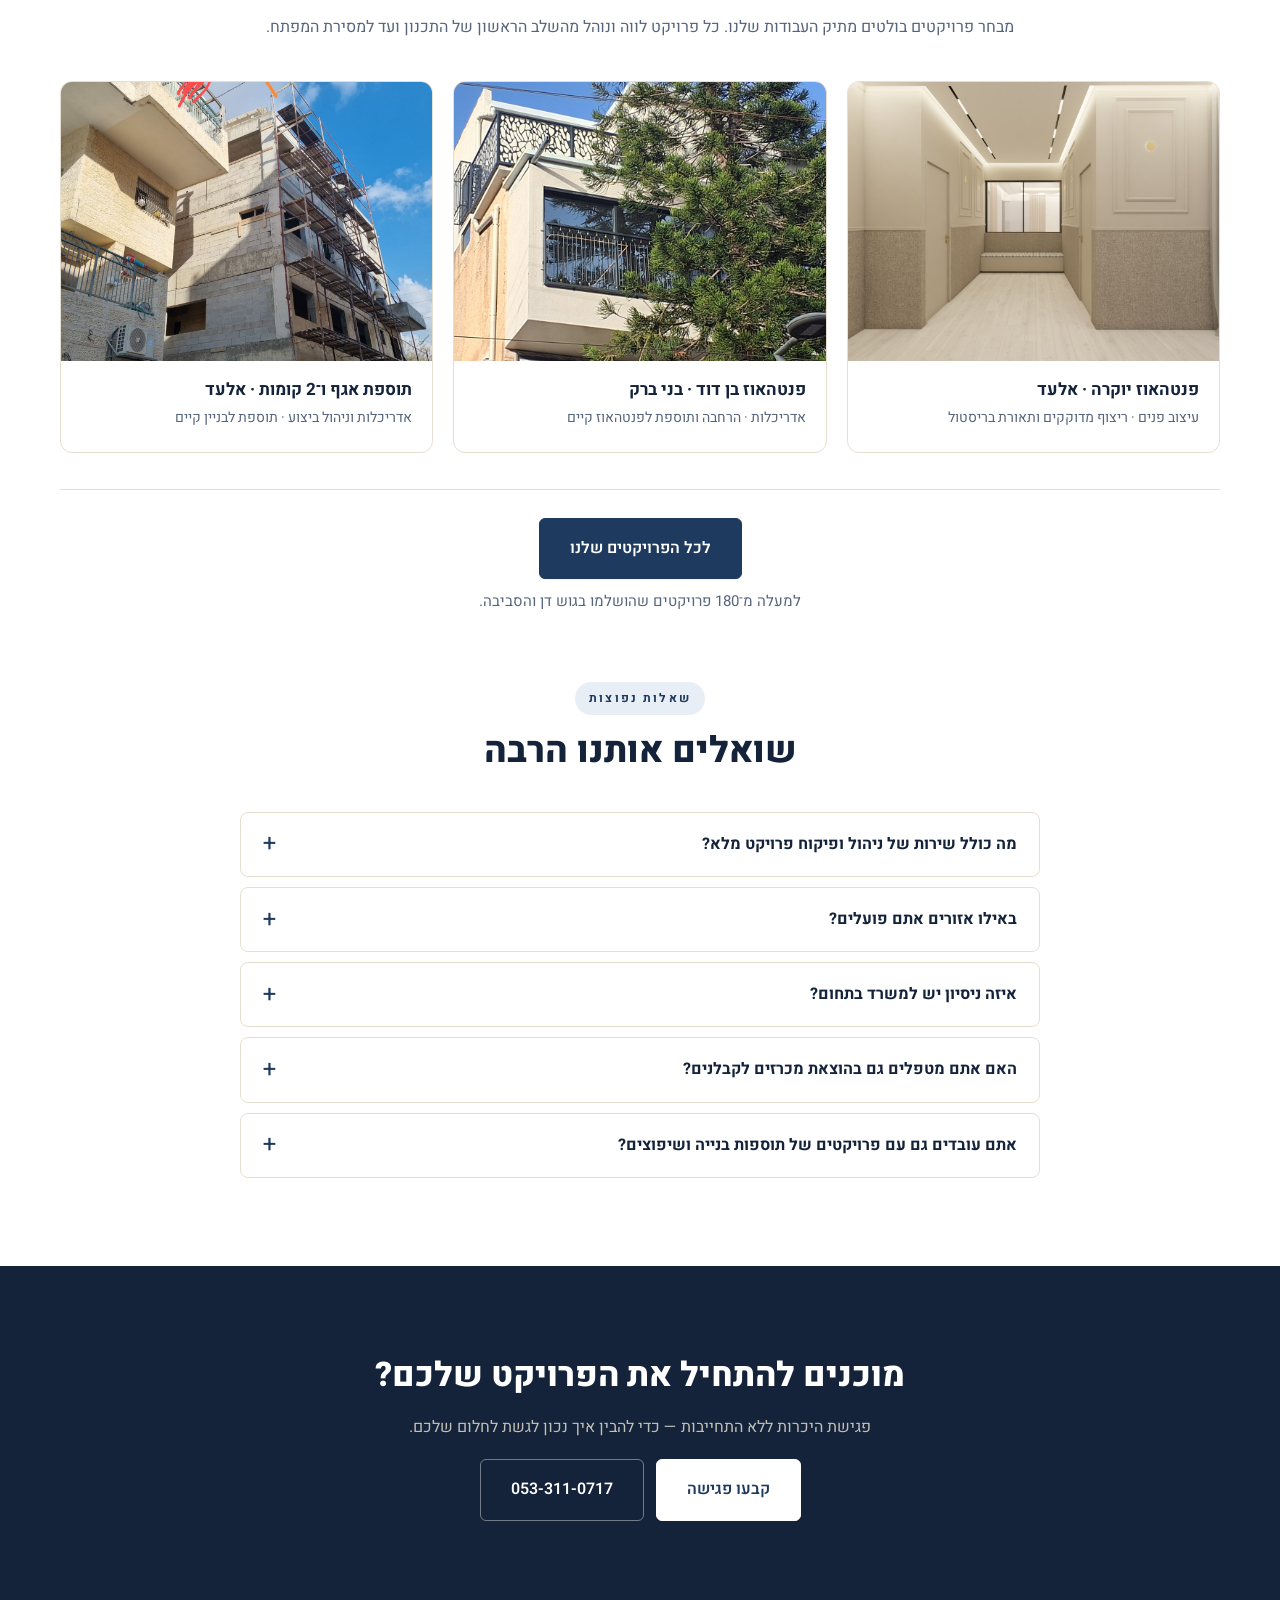
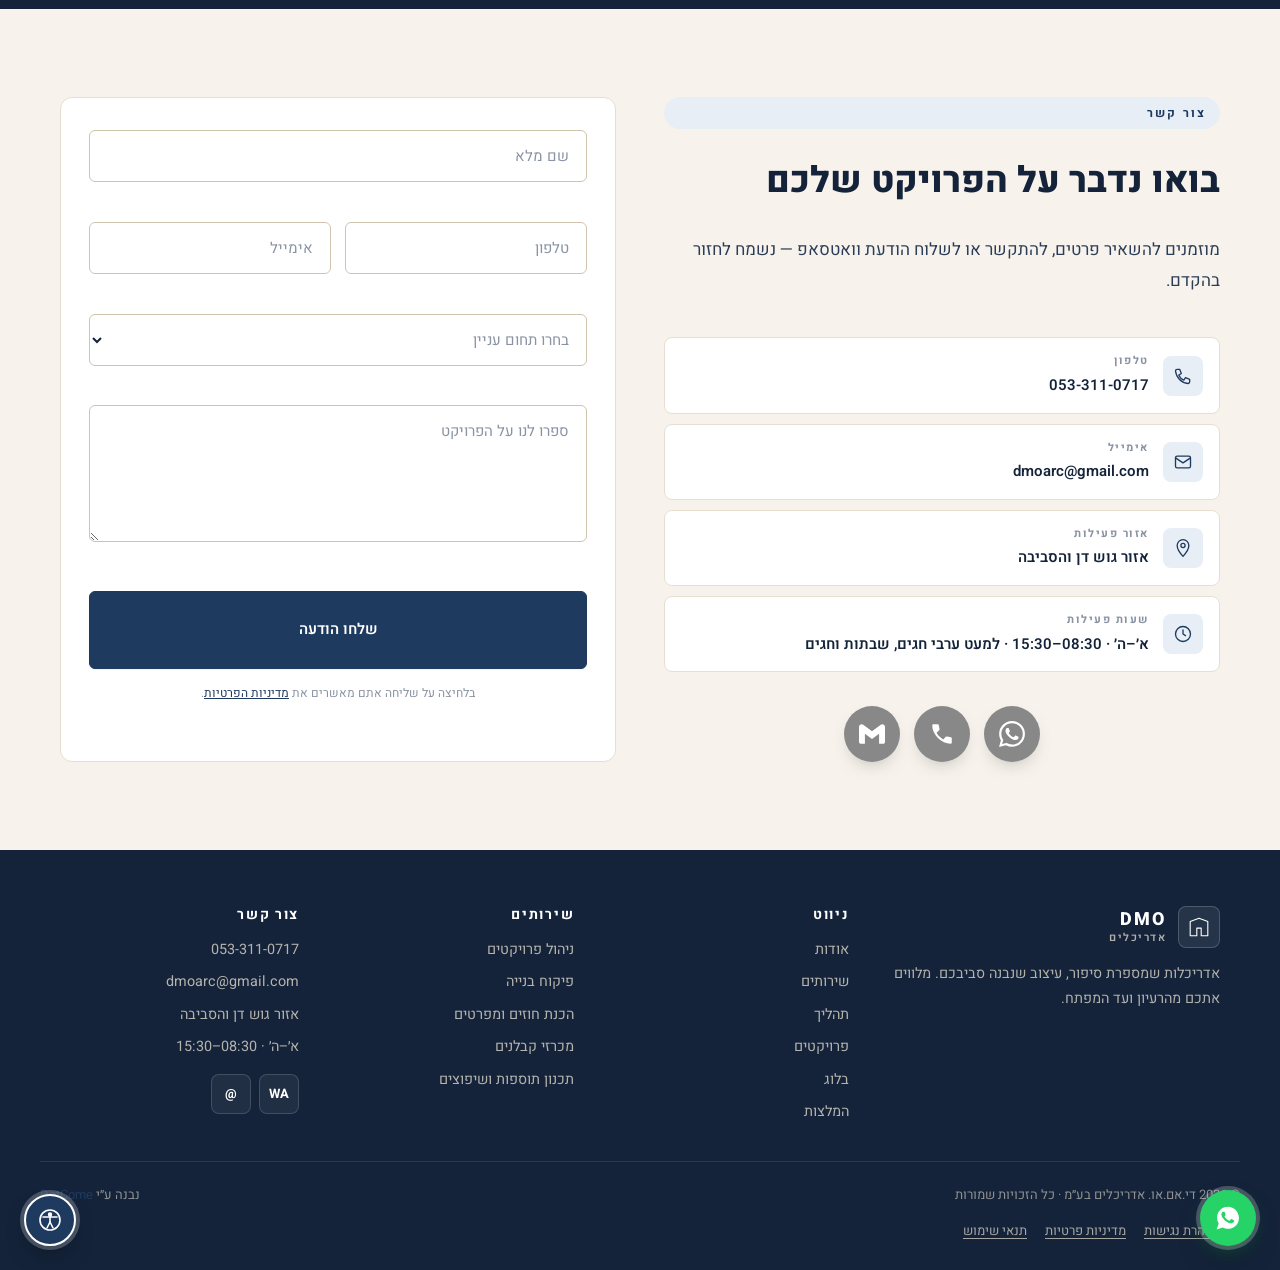
==== commit 1c86692a: "Hero/about/header polish: video 0.5x, story section, menu animation, spacing - Hero video plays at 0" ====
--- a/index.html
+++ b/index.html
@@ -63,7 +63,7 @@
   <link href="https://fonts.googleapis.com/css2?family=Heebo:wght@300;400;500;600;700;800;900&family=Frank+Ruhl+Libre:wght@400;500;700;900&display=swap" rel="stylesheet" />
 
   <link rel="preload" as="image" href="assets/img/staircase.jpg" />
-  <link rel="stylesheet" href="assets/css/style.css?v=9" />
+  <link rel="stylesheet" href="assets/css/style.css?v=11" />
 
   <script type="application/ld+json">
   {
@@ -311,11 +311,6 @@
   <header class="header is-scrolled" id="header">
     <div class="container header__row">
       <a href="#top" class="logo" aria-label="די אם או אדריכלים - בית">
-        <span class="logo__mark">
-          <svg viewBox="0 0 40 40" aria-hidden="true">
-            <path d="M4 36 V10 L20 4 L36 10 V36 H24 V22 H16 V36 Z" fill="none" stroke="currentColor" stroke-width="2" stroke-linejoin="round"/>
-          </svg>
-        </span>
         <span class="logo__text">
           <strong>DMO</strong>
           <em>אדריכלים</em>
@@ -340,7 +335,7 @@
       </button>
     </div>
 
-    <div class="mobile-nav" id="mobile-nav" hidden>
+    <div class="mobile-nav" id="mobile-nav" aria-hidden="true">
       <ul>
         <li><a href="#about">אודות</a></li>
         <li><a href="#services">שירותים</a></li>
@@ -358,7 +353,8 @@
     <!-- HERO -->
     <section class="hero" id="top" aria-label="ברוכים הבאים">
       <video class="hero__video" autoplay muted loop playsinline preload="auto"
-             poster="Media/WhatsApp Image 2026-04-20 at 16.28.39.jpeg" aria-hidden="true">
+             poster="Media/WhatsApp Image 2026-04-20 at 16.28.39.jpeg" aria-hidden="true"
+             onloadedmetadata="this.playbackRate=0.5" onplay="this.playbackRate=0.5">
         <source src="ConstractionVideo.mp4" type="video/mp4" />
       </video>
       <div class="hero__overlay" aria-hidden="true"></div>
@@ -507,6 +503,45 @@
               <li>פרטי גמר ועיצוב</li>
             </ul>
           </article>
+        </div>
+      </div>
+    </section>
+
+    <!-- ABOUT (Since 2010 + about us) -->
+    <section class="about section" id="about" aria-labelledby="about-title">
+      <div class="container about__grid">
+        <div class="about__media" data-reveal="right">
+          <div class="about__image about__image--main">
+            <img src="assets/img/staircase.jpg" alt="תכנון מדרגות דרמטיות עם גופי תאורה זהובים תלויים — פרויקט של DMO" loading="lazy" />
+          </div>
+          <div class="about__image about__image--sub">
+            <img src="assets/img/lobby-rings.jpg" alt="לובי גבוה עם תאורת טבעות זהובה — עיצוב של משרד DMO" loading="lazy" />
+          </div>
+          <div class="about__badge" aria-hidden="true">
+            <span>Since</span>
+            <strong>2010</strong>
+          </div>
+        </div>
+
+        <div class="about__content" data-reveal="left">
+          <span class="eyebrow">אודות המשרד</span>
+          <h2 id="about-title" class="section-title" data-words>
+            די.אם.או אדריכלים — <span class="hl-color">הסיפור שלנו</span>.
+          </h2>
+          <p class="lead" data-words>
+            משרדנו הוקם בשנת <span class="hl-color">2010</span>, לאחר <strong>שמונה שנים</strong> של ניהול תחום הבנייה במוסדות ציבוריים.
+            מאז <u>2002 ועד היום</u>, בעל המשרד עוסק ב<strong class="hl-color">ניהול ופיקוח בנייה</strong> — בליווי קורסים, לימודים
+            ותעודות מ<strong>הטכניון</strong> וממכללות מובילות, כולל הנדסאי אדריכלות ועיצוב פנים, מנהל עבודה
+            בבניין, ניהול פרויקטים ופיקוח בנייה.
+          </p>
+          <p class="lead" data-words>
+            ב־<strong>15 השנים האחרונות</strong> אנחנו מתמקדים בעיקר בליווי, פיקוח וניהול של פרויקטים בבנייה —
+            כי אנחנו מאמינים שלכל לקוח מגיע לקבל את <span class="hl-color">התוצאה הטובה ביותר</span>, באיכות ביצוע <strong><u>ללא פשרות</u></strong>.
+          </p>
+          <div class="about__actions">
+            <a href="#contact" class="btn btn--primary">קביעת פגישה</a>
+            <a href="projects.html" class="btn btn--link">צפו בפרויקטים ←</a>
+          </div>
         </div>
       </div>
     </section>
@@ -565,52 +600,6 @@
           <button class="round-btn" id="testiNext" aria-label="המלצה הבאה">
             <svg viewBox="0 0 24 24" aria-hidden="true"><path d="M15 6l-6 6 6 6" fill="none" stroke="currentColor" stroke-width="2" stroke-linecap="round" stroke-linejoin="round"/></svg>
           </button>
-        </div>
-      </div>
-    </section>
-
-    <!-- ABOUT (Since 2010 + about us) -->
-    <section class="about section" id="about" aria-labelledby="about-title">
-      <div class="container about__grid">
-        <div class="about__media" data-reveal="right">
-          <div class="about__image about__image--main">
-            <img src="assets/img/staircase.jpg" alt="תכנון מדרגות דרמטיות עם גופי תאורה זהובים תלויים — פרויקט של DMO" loading="lazy" />
-          </div>
-          <div class="about__image about__image--sub">
-            <img src="assets/img/lobby-rings.jpg" alt="לובי גבוה עם תאורת טבעות זהובה — עיצוב של משרד DMO" loading="lazy" />
-          </div>
-          <div class="about__badge" aria-hidden="true">
-            <span>Since</span>
-            <strong>2010</strong>
-          </div>
-        </div>
-
-        <div class="about__content" data-reveal="left">
-          <span class="eyebrow">אודות המשרד</span>
-          <h2 id="about-title" class="section-title">
-            הפרויקט שלכם — כפרויקט אישי שלנו
-          </h2>
-          <p class="lead">
-            משרדנו הוקם בשנת 2010, לאחר שמונה שנים של ניהול תחום הבנייה במוסדות ציבוריים.
-            מאז 2002 ועד היום, בעל המשרד עוסק בניהול ופיקוח בנייה — בליווי קורסים, לימודים
-            ותעודות מהטכניון וממכללות מובילות, כולל הנדסאי אדריכלות ועיצוב פנים, מנהל עבודה
-            בבניין, ניהול פרויקטים ופיקוח בנייה.
-          </p>
-          <p class="lead">
-            ב־15 השנים האחרונות אנחנו מתמקדים בעיקר בליווי, פיקוח וניהול של פרויקטים בבנייה —
-            כי אנחנו מאמינים שלכל לקוח מגיע לקבל את התוצאה הטובה ביותר, באיכות ביצוע ללא פשרות.
-          </p>
-          <ul class="about__list">
-            <li><span>01</span> ניהול פרויקטים מהרעיון ועד למסירת המפתח</li>
-            <li><span>02</span> פיקוח בנייה צמוד לאיכות וטיב העבודה</li>
-            <li><span>03</span> הכנת חוזים ומפרטים אינדיבידואליים</li>
-            <li><span>04</span> הוצאת מכרזים לקבלנים ועזרה בבחירתם</li>
-            <li><span>05</span> תכנון ועיצוב תוספות בנייה ושיפוצים</li>
-          </ul>
-          <div class="about__actions">
-            <a href="#contact" class="btn btn--primary">קביעת פגישה</a>
-            <a href="projects.html" class="btn btn--link">צפו בפרויקטים ←</a>
-          </div>
         </div>
       </div>
     </section>
@@ -953,7 +942,7 @@
     <svg viewBox="0 0 24 24" aria-hidden="true"><path d="M6 15l6-6 6 6" fill="none" stroke="currentColor" stroke-width="2" stroke-linecap="round" stroke-linejoin="round"/></svg>
   </button>
 
-  <script src="assets/js/a11y.js" defer></script>
-  <script src="assets/js/main.js" defer></script>
+  <script src="assets/js/a11y.js?v=11" defer></script>
+  <script src="assets/js/main.js?v=11" defer></script>
 </body>
 </html>
--- a/assets/css/style.css
+++ b/assets/css/style.css
@@ -353,15 +353,22 @@
   position: fixed; top: var(--nav-h); inset-inline: 0; bottom: 0;
   background: #fff;
   padding: 22px var(--pad-x) 30px;
-  transform: translateY(-6px);
+  transform: translateY(-14px) scale(.985);
+  transform-origin: top center;
   opacity: 0; visibility: hidden;
-  transition: opacity .25s ease, transform .25s ease, visibility .25s;
+  pointer-events: none;
+  transition: opacity .32s var(--ease-out), transform .32s var(--ease-out), visibility .32s;
   z-index: 90;
   overflow-y: auto;
   overscroll-behavior: contain;
   border-top: 1px solid var(--line);
 }
-.mobile-nav[data-open="true"] { opacity: 1; transform: none; visibility: visible; }
+.mobile-nav[data-open="true"] {
+  opacity: 1;
+  transform: none;
+  visibility: visible;
+  pointer-events: auto;
+}
 .mobile-nav ul {
   list-style: none; padding: 0; margin: 0 0 22px;
   display: grid; gap: 6px;
@@ -769,9 +776,42 @@
   flex-shrink: 0;
 }
 .about__actions {
-  display: flex; gap: 14px; flex-wrap: wrap;
+  display: flex; gap: 18px; flex-wrap: wrap;
   align-items: center;
+  justify-content: center;
   margin-top: 8px;
+}
+
+/* Inline highlights inside the about copy */
+.about__content .hl-color { color: var(--gold); }
+.about__content strong { font-weight: 800; color: var(--text); }
+.about__content strong.hl-color { color: var(--gold); }
+.about__content u {
+  text-decoration: underline;
+  text-decoration-color: var(--gold);
+  text-decoration-thickness: 2px;
+  text-underline-offset: 4px;
+}
+
+/* Word-by-word reveal inside the about content (RTL chronological) */
+.about__content [data-words] .word {
+  display: inline-block;
+  opacity: 0;
+  transform: translateY(8px);
+  transition: opacity .55s var(--ease-out), transform .55s var(--ease-out);
+  transition-delay: calc(min(var(--i, 0), 70) * 30ms);
+  will-change: opacity, transform;
+}
+.about__content.is-visible [data-words] .word {
+  opacity: 1;
+  transform: none;
+}
+@media (prefers-reduced-motion: reduce) {
+  .about__content [data-words] .word {
+    opacity: 1 !important;
+    transform: none !important;
+    transition: none !important;
+  }
 }
 
 /* ========= PROCESS ========= */
@@ -1358,16 +1398,16 @@
   position: fixed;
   bottom: 24px;
   inset-inline-start: 24px;
-  z-index: 95;
+  z-index: 200;
   width: 56px; height: 56px;
   border-radius: 50%;
   background: var(--whatsapp);
   color: #fff;
   display: grid; place-items: center;
-  box-shadow: 0 14px 30px -10px rgba(37,211,102,.55);
+  box-shadow: 0 0 0 4px rgba(255,255,255,.22), 0 14px 30px -8px rgba(0,0,0,.45), 0 8px 22px -8px rgba(37,211,102,.55);
   transition: transform .2s ease, box-shadow .2s ease;
 }
-.wa:hover { transform: translateY(-2px); box-shadow: 0 18px 36px -10px rgba(37,211,102,.7); }
+.wa:hover { transform: translateY(-2px); box-shadow: 0 0 0 4px rgba(255,255,255,.3), 0 18px 36px -10px rgba(37,211,102,.7); }
 .wa svg { width: 28px; height: 28px; }
 .wa__label { display: none; }
 .wa__pulse { display: none; }
@@ -1834,7 +1874,7 @@
   position: fixed;
   bottom: 24px;
   inset-inline-end: 24px;
-  z-index: 999;
+  z-index: 1000;
   font-family: var(--font-sans);
 }
 .a11y__trigger {
@@ -1845,7 +1885,7 @@
   background: var(--accent);
   color: #fff;
   border: 2px solid #fff;
-  box-shadow: 0 12px 26px -10px rgba(31,58,95,.55);
+  box-shadow: 0 0 0 4px rgba(255,255,255,.22), 0 12px 26px -8px rgba(0,0,0,.45);
   transition: transform .25s ease, box-shadow .25s ease;
 }
 .a11y__trigger svg { width: 24px; height: 24px; flex-shrink: 0; display: block; }
@@ -2238,6 +2278,11 @@
   .project-card:hover { transform: none; }
 }
 
+/* Tighter section transitions per design feedback */
+.testimonials.section { padding-block-start: 36px; }
+.projects.section { padding-block-end: 32px; }
+.faq.section { padding-block-start: 36px; }
+
 /* ========= Print ========= */
 @media print {
   .header, .wa, .to-top, .a11y, .scroll-progress, .preloader, .footer__legal, .cursor { display: none !important; }
